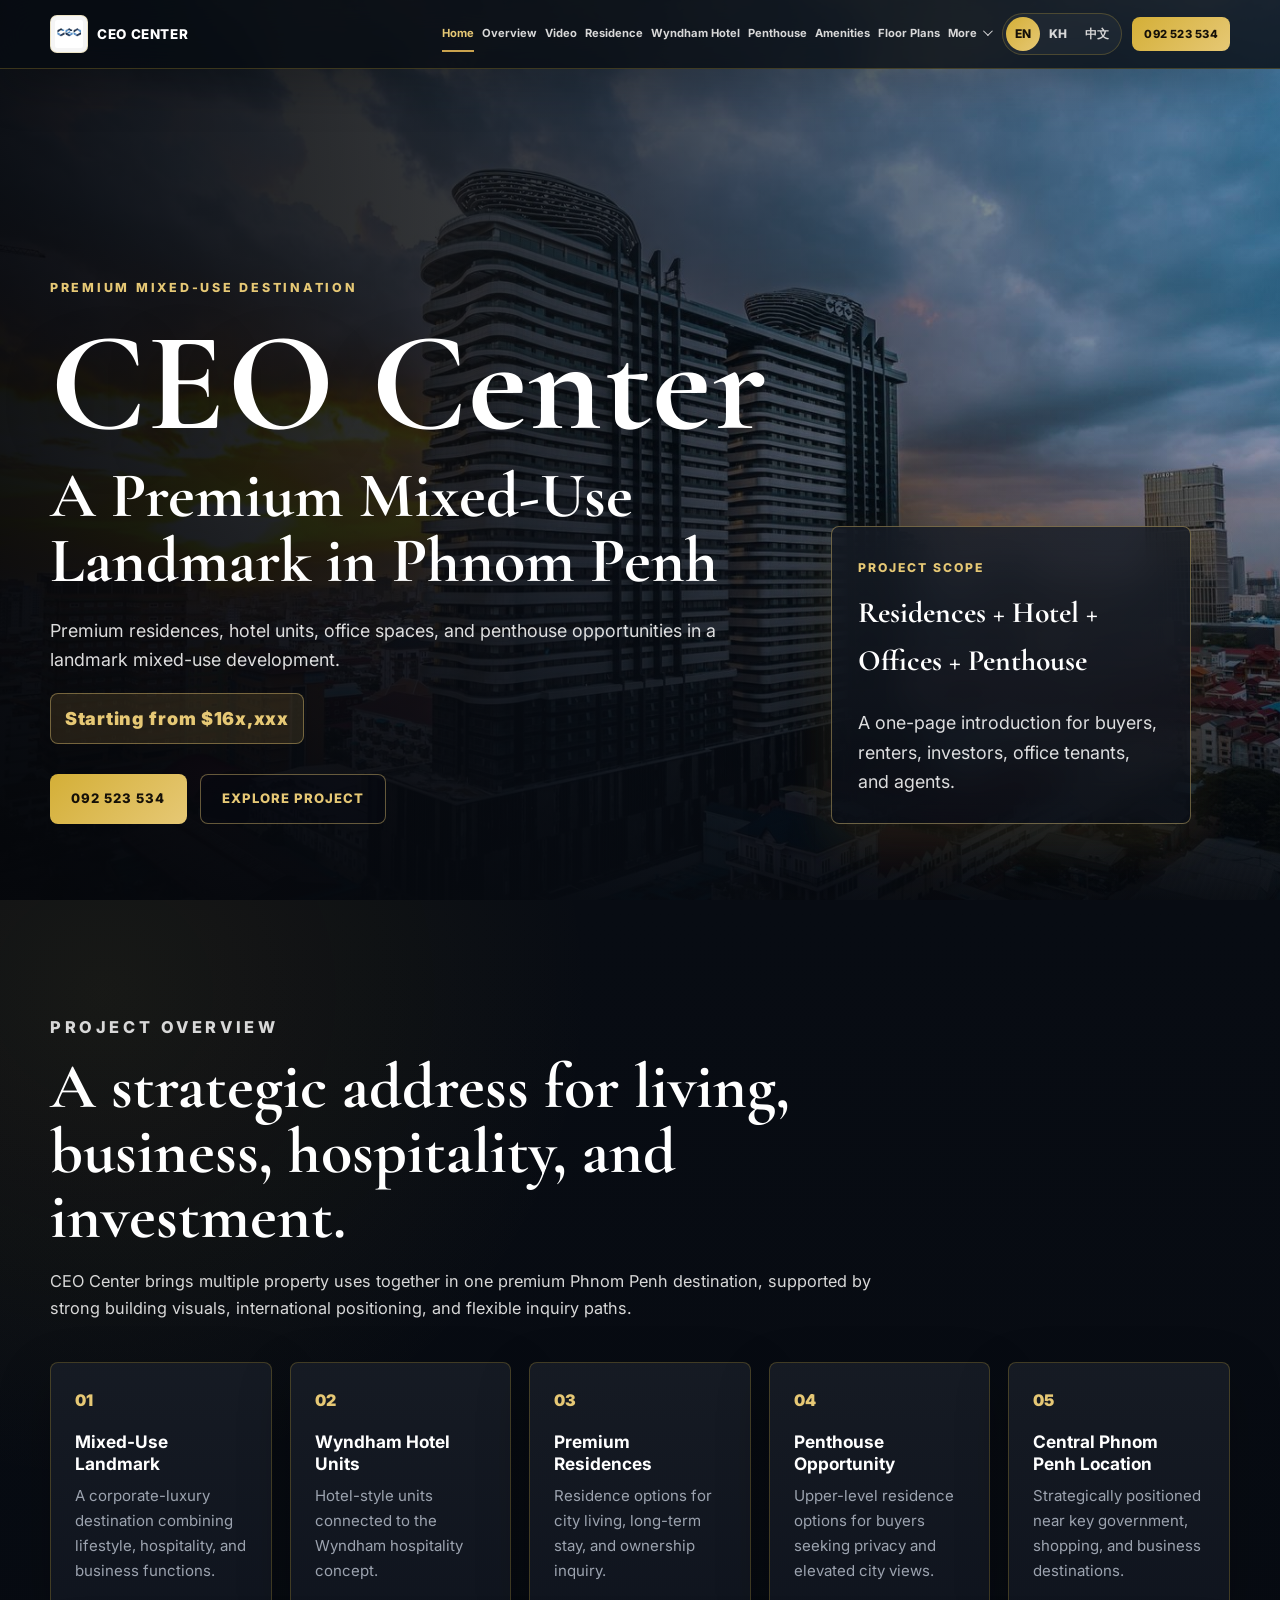
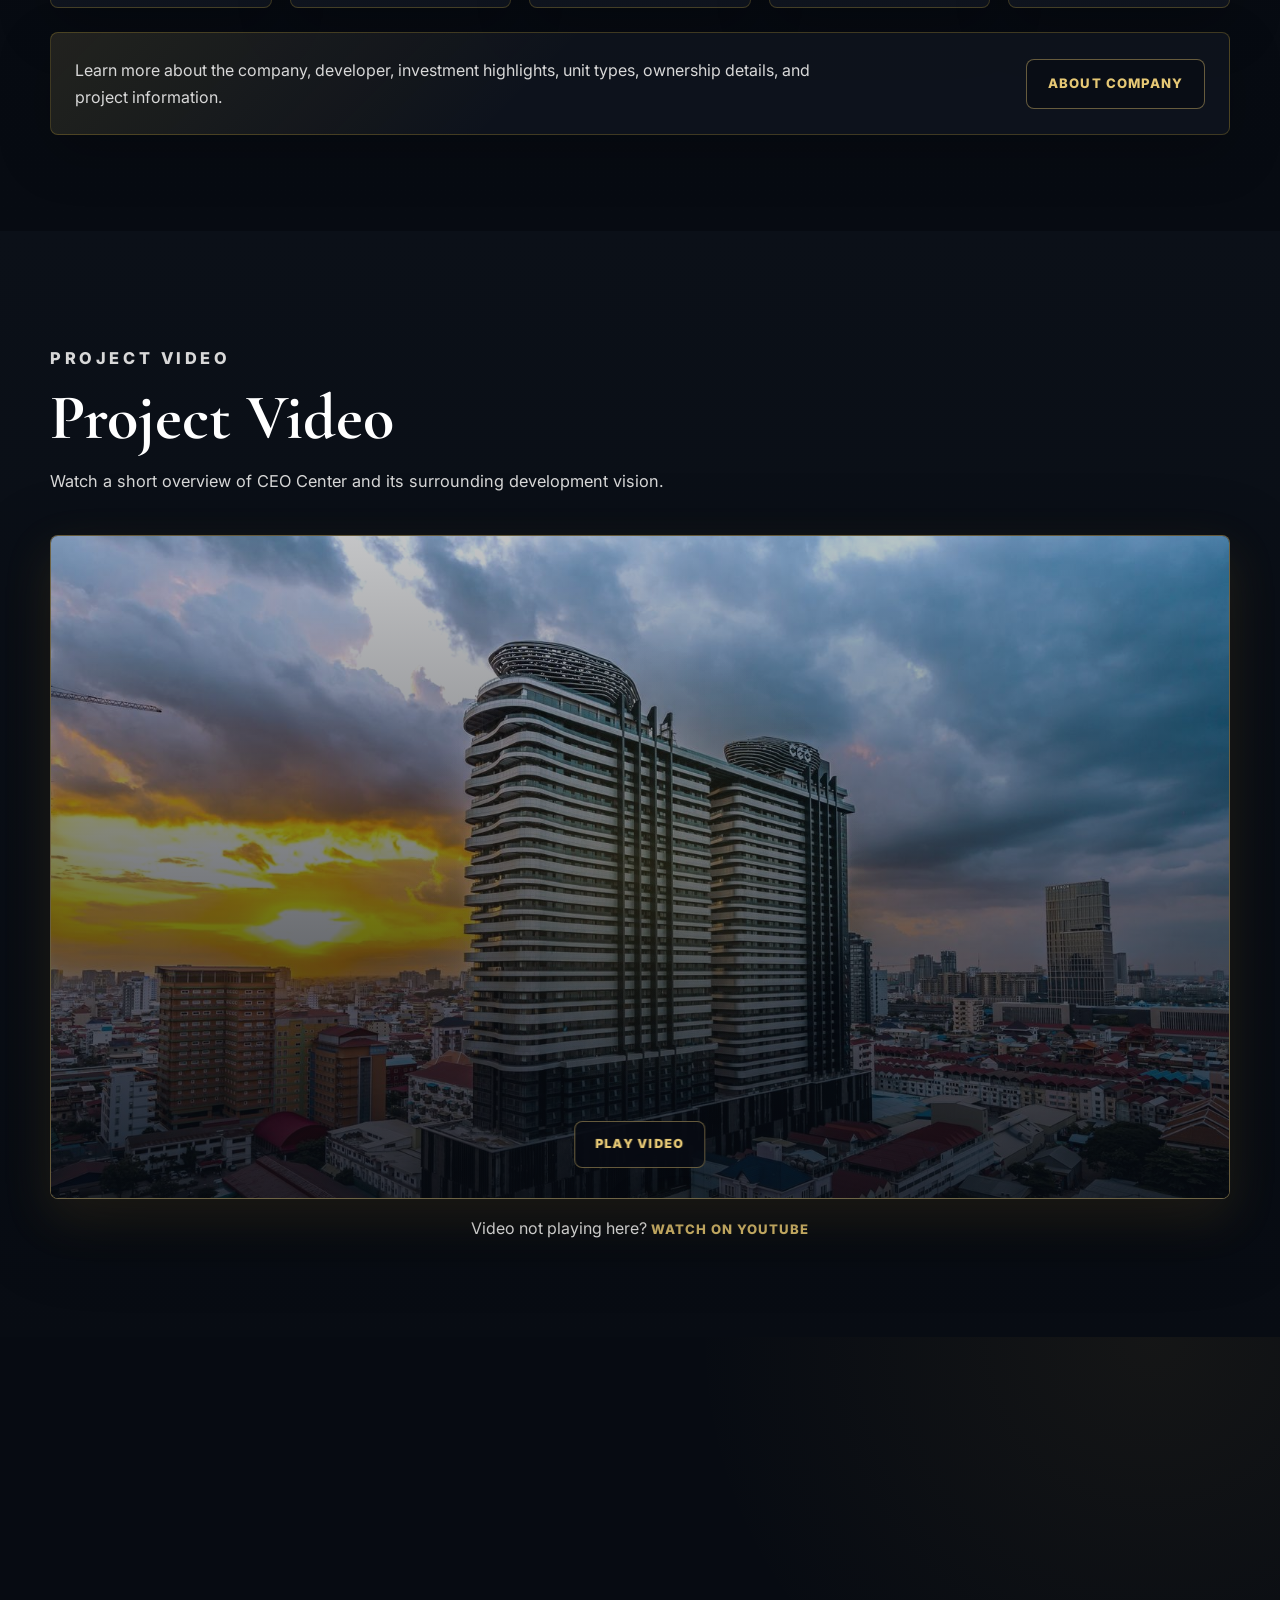
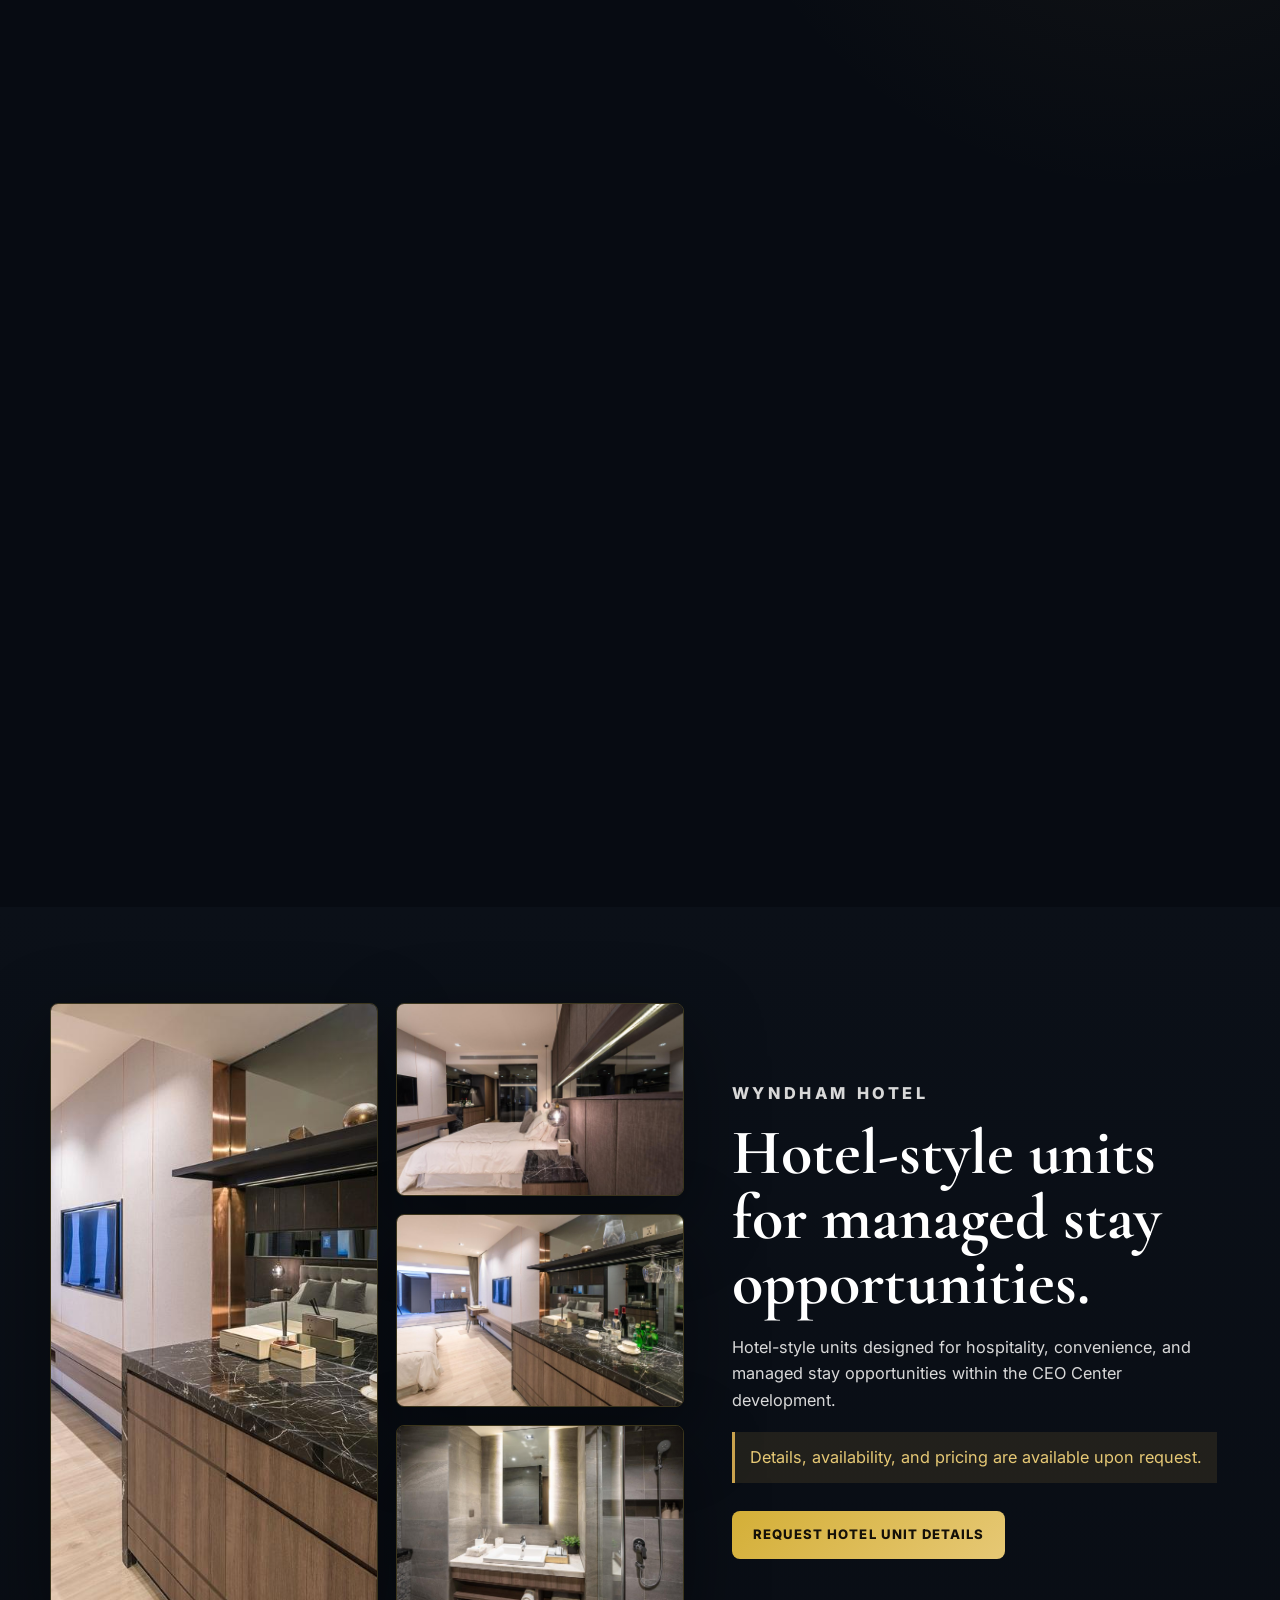
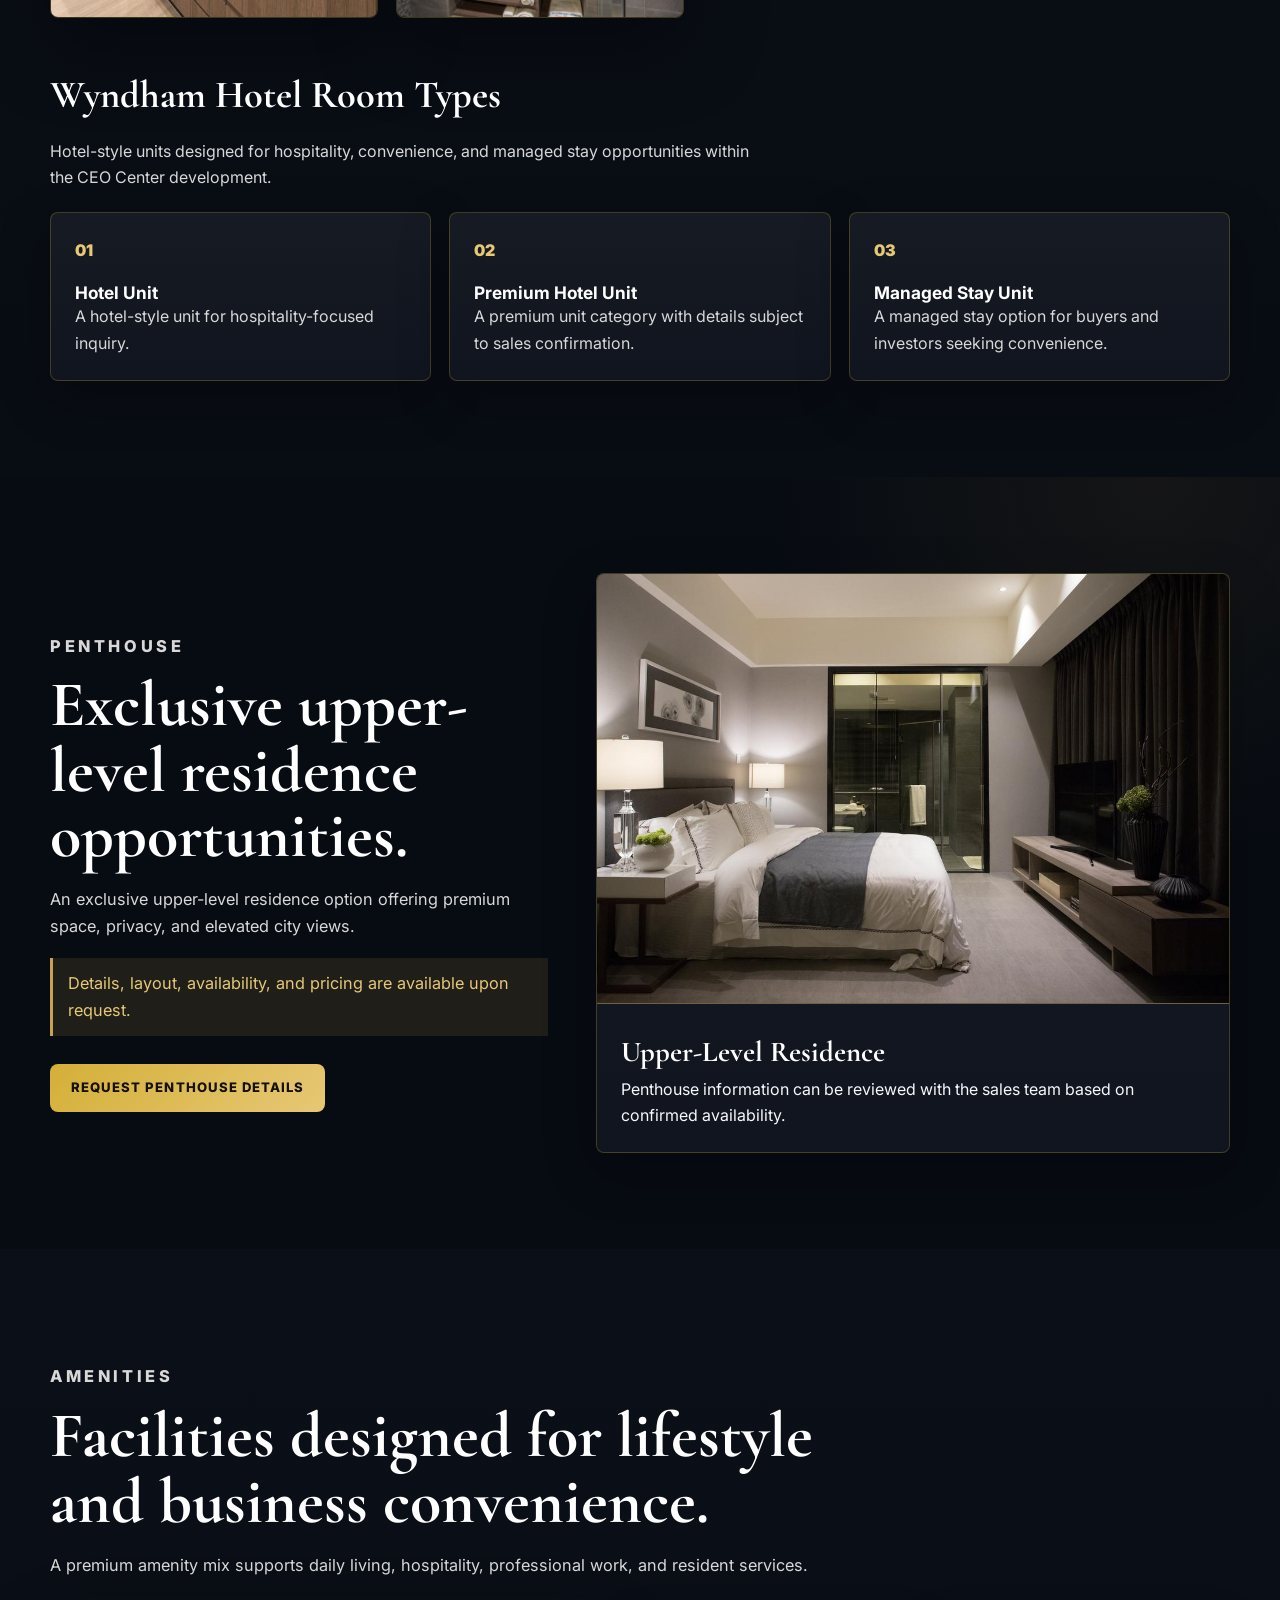
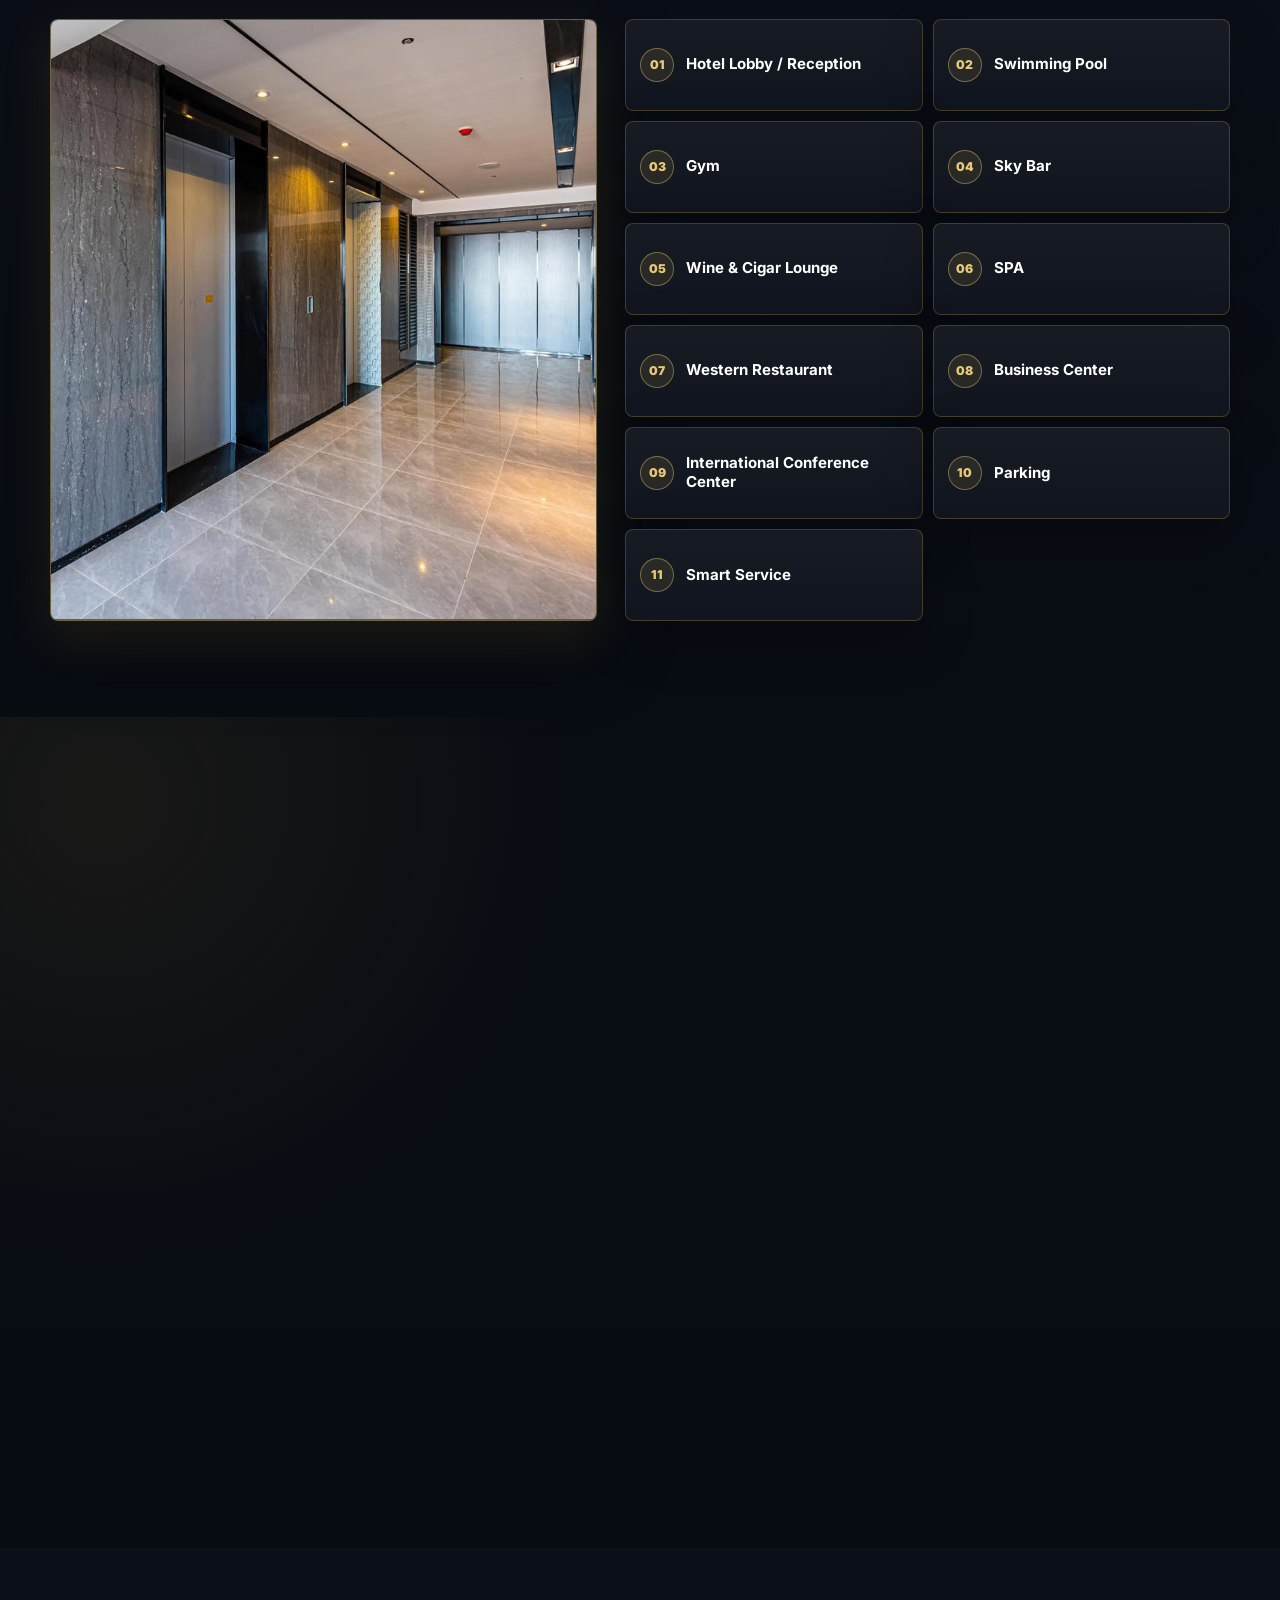
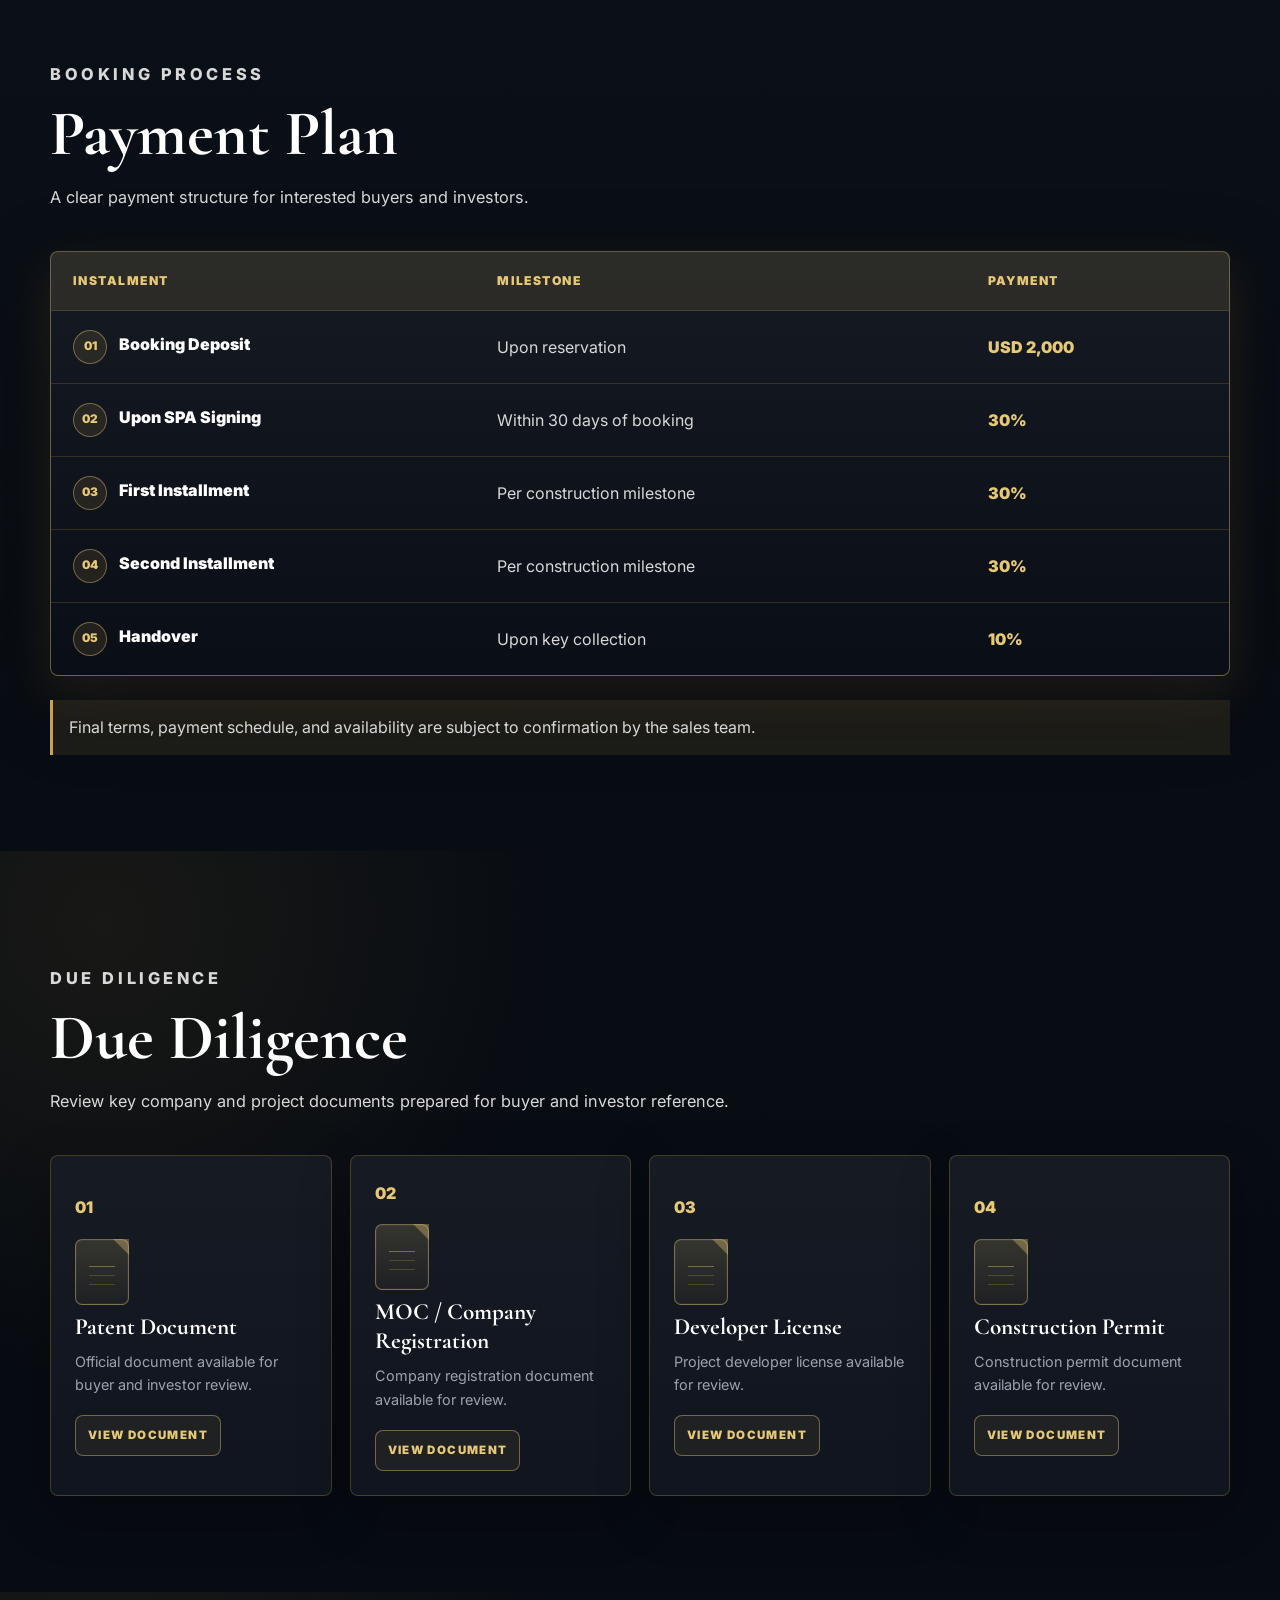
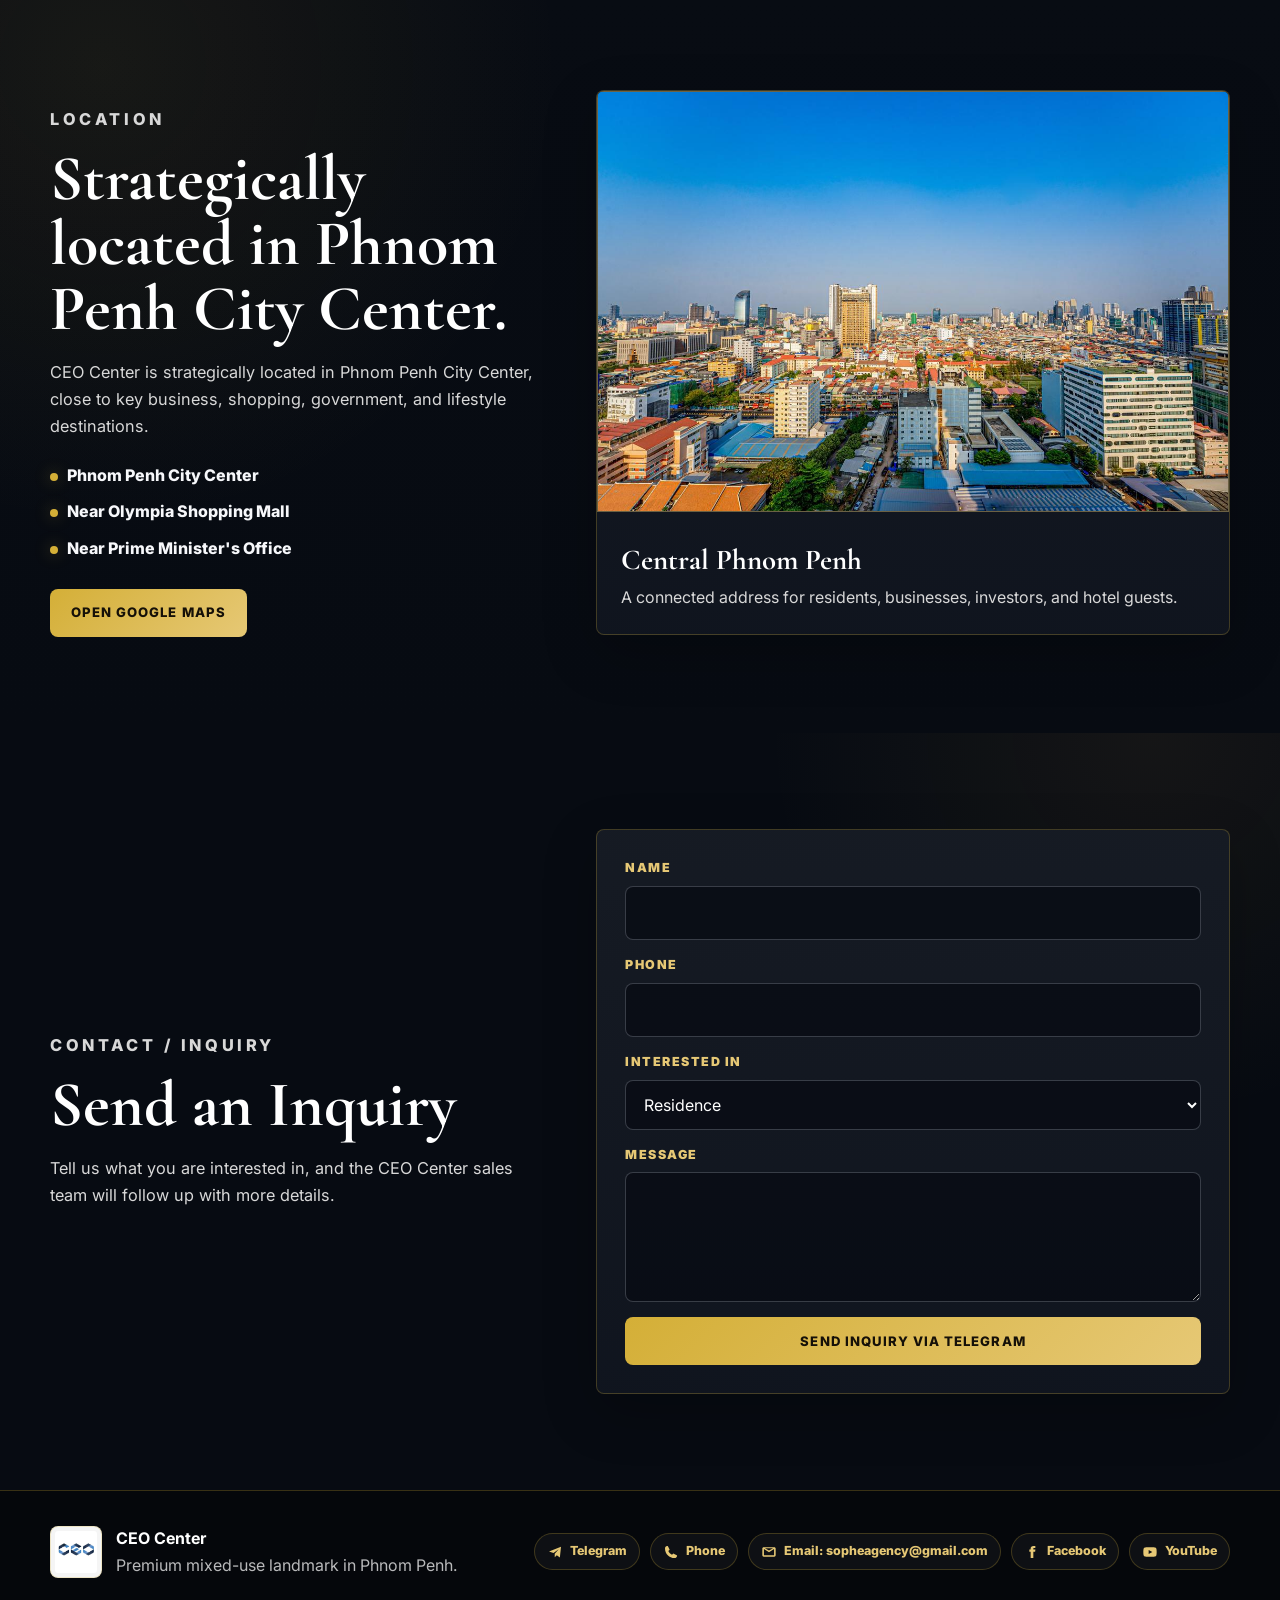
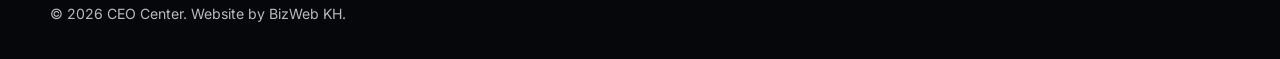
==== index.html @ e5b0c858 "Add files via upload" ====
﻿<!DOCTYPE html>
<html lang="en">
<head>
  <meta charset="UTF-8">
  <meta name="viewport" content="width=device-width, initial-scale=1.0">
  <title>CEO Center | Premium Mixed-Use Landmark</title>
  <meta name="description" content="CEO Center premium one-page real estate website in Phnom Penh with residences, Wyndham hotel units, penthouse opportunities, amenities, and inquiry.">
  <link rel="preconnect" href="https://fonts.googleapis.com">
  <link rel="preconnect" href="https://fonts.gstatic.com" crossorigin>
  <link href="https://fonts.googleapis.com/css2?family=Cormorant+Garamond:wght@600;700&family=Inter:wght@400;500;600;700;800&family=Noto+Serif+Khmer:wght@600;700&family=Noto+Sans+Khmer:wght@400;500;600;700;800&family=Noto+Sans+SC:wght@400;500;700;800&display=swap" rel="stylesheet">
  <link rel="stylesheet" href="assets/css/styles.css">
</head>
<body>
  <header class="site-header">
    <div class="container nav">
      <a class="brand" href="#home" aria-label="CEO Center home">
        <img src="assets/images/logo-ceo.jpg" alt="CEO Center logo">
        <span>CEO Center</span>
      </a>
      <button class="nav-toggle" type="button" aria-label="Open navigation" aria-expanded="false">
        <span></span><span></span><span></span>
      </button>
      <nav class="nav-links" aria-label="Main navigation">
        <a href="#home" data-i18n="nav.home">Home</a>
        <a href="#overview" data-i18n="nav.overview">Overview</a>
        <a href="#video" data-i18n="nav.video">Video</a>
        <a href="#residence" data-i18n="nav.residence">Residence</a>
        <a href="#wyndham-hotel" data-i18n="nav.wyndhamHotel">Wyndham Hotel</a>
        <a href="#penthouse" data-i18n="nav.penthouse">Penthouse</a>
        <a href="#amenities" data-i18n="nav.amenities">Amenities</a>
        <a href="#floor-plans" data-i18n="nav.floorPlans">Floor Plans</a>
        <details class="more-menu">
          <summary data-i18n="nav.more">More</summary>
          <div class="more-links">
            <a href="#booking-process" data-i18n="nav.bookingProcess">Booking Process</a>
            <a href="#due-diligence" data-i18n="nav.dueDiligence">Due Diligence</a>
            <a href="#location" data-i18n="nav.location">Location</a>
            <a href="#contact" data-i18n="nav.contact">Contact</a>
          </div>
        </details>
      </nav>
      <div class="nav-actions">
        <div class="language-switch" aria-label="Language switch">
          <button class="lang-btn active" type="button" data-lang="en">EN</button>
          <button class="lang-btn" type="button" data-lang="kh">KH</button>
          <button class="lang-btn" type="button" data-lang="zh">中文</button>
        </div>
        <a class="btn btn-small" href="tel:092523534" data-i18n="buttons.phoneNumber">092 523 534</a>
      </div>
    </div>
  </header>

  <main>
    <section class="hero" id="home">
      <div class="hero-bg">
        <img src="assets/images/DSC05910.jpg" alt="CEO Center exterior building">
      </div>
      <div class="container hero-inner">
        <div class="hero-copy reveal">
          <p class="eyebrow" data-i18n="hero.eyebrow">Premium mixed-use destination</p>
          <h1 data-i18n="hero.title">CEO Center</h1>
          <h2 data-i18n="hero.subtitle">A Premium Mixed-Use Landmark in Phnom Penh</h2>
          <p data-i18n="hero.text">Premium residences, hotel units, office spaces, and penthouse opportunities in a landmark mixed-use development.</p>
          <p class="hero-price" data-i18n="hero.price">Starting from $16x,xxx</p>
          <div class="hero-actions">
            <a class="btn btn-primary" href="tel:092523534" data-i18n="buttons.phoneNumber">092 523 534</a>
            <a class="btn btn-ghost" href="#overview" data-i18n="buttons.exploreProject">Explore Project</a>
          </div>
        </div>
        <div class="hero-panel reveal">
          <span data-i18n="hero.panelLabel">Project Scope</span>
          <strong data-i18n="hero.panelTitle">Residences + Hotel + Offices + Penthouse</strong>
          <p data-i18n="hero.panelText">A one-page introduction for buyers, renters, investors, office tenants, and agents.</p>
        </div>
      </div>
    </section>

    <section class="section overview" id="overview">
      <div class="container">
        <div class="section-head reveal">
          <p class="eyebrow" data-i18n="overview.eyebrow">Project overview</p>
          <h2 data-i18n="overview.title">A strategic address for living, business, hospitality, and investment.</h2>
          <p data-i18n="overview.text">CEO Center brings multiple property uses together in one premium Phnom Penh destination, supported by strong building visuals, international positioning, and flexible inquiry paths.</p>
        </div>
        <div class="highlight-grid">
          <article class="highlight-card reveal"><span>01</span><h3 data-i18n="overview.card1Title">Mixed-Use Landmark</h3><p data-i18n="overview.card1Text">A corporate-luxury destination combining lifestyle, hospitality, and business functions.</p></article>
          <article class="highlight-card reveal"><span>02</span><h3 data-i18n="overview.card2Title">Wyndham Hotel Units</h3><p data-i18n="overview.card2Text">Hotel-style units connected to the Wyndham hospitality concept.</p></article>
          <article class="highlight-card reveal"><span>03</span><h3 data-i18n="overview.card3Title">Premium Residences</h3><p data-i18n="overview.card3Text">Residence options for city living, long-term stay, and ownership inquiry.</p></article>
          <article class="highlight-card reveal"><span>04</span><h3 data-i18n="overview.card4Title">Penthouse Opportunity</h3><p data-i18n="overview.card4Text">Upper-level residence options for buyers seeking privacy and elevated city views.</p></article>
          <article class="highlight-card reveal"><span>05</span><h3 data-i18n="overview.card5Title">Central Phnom Penh Location</h3><p data-i18n="overview.card5Text">Strategically positioned near key government, shopping, and business destinations.</p></article>
        </div>
        <div class="overview-cta reveal">
          <p data-i18n="overview.companyText">Learn more about the company, developer, investment highlights, unit types, ownership details, and project information.</p>
          <button class="btn btn-secondary" type="button" id="aboutCompanyOpen" data-i18n="buttons.aboutCompany">About Company</button>
        </div>
      </div>
    </section>

    <section class="section video-section soft" id="video">
      <div class="container">
        <div class="section-head reveal">
          <p class="eyebrow" data-i18n="video.eyebrow">Project video</p>
          <h2 data-i18n="video.title">Project Video</h2>
          <p data-i18n="video.text">Watch a short overview of CEO Center and its surrounding development vision.</p>
        </div>
        <div class="video-frame video-card reveal" data-video-src="https://www.youtube.com/embed/_dJuodxWpnM?autoplay=1&rel=0&playsinline=1">
          <button class="video-trigger" type="button" aria-label="Play CEO Center project video">
            <img src="assets/images/video-ceo-center-thumbnail.jpg" alt="CEO Center project video preview">
            <span class="video-overlay"></span>
            <span class="play-icon" aria-hidden="true"></span>
            <span class="video-button" data-i18n="buttons.watchVideo">Play Video</span>
          </button>
        </div>
        <!-- If YouTube embed is blocked, replace this iframe behavior with a local MP4 file provided by the client. -->
        <p class="video-fallback"><span data-i18n="video.fallbackText">Video not playing here?</span> <a href="https://www.youtube.com/watch?v=_dJuodxWpnM" target="_blank" rel="noopener" data-i18n="buttons.watchOnYoutube">Watch on YouTube</a></p>
      </div>
    </section>

    <section class="section split-section" id="residence">
      <div class="container split">
        <div class="copy reveal">
          <p class="eyebrow" data-i18n="residence.eyebrow">Residence</p>
          <h2 data-i18n="residence.title">Premium residence options for modern city living.</h2>
          <p data-i18n="residence.text">Choose from thoughtfully planned private residences designed for comfortable city living, investment, and long-term value.</p>
          <p class="price-note" data-i18n="common.details">Details, availability, and pricing are available upon request.</p>
          <a class="btn btn-primary" href="https://t.me/Timespace89" target="_blank" rel="noopener" data-i18n="buttons.requestResidence">Request Residence Details</a>
        </div>
        <div class="image-pair reveal">
          <img src="assets/images/residence-01.jpg" alt="CEO Center residence living and kitchen show unit">
          <img src="assets/images/residence-02.jpg" alt="CEO Center two bedroom show unit">
          <img src="assets/images/residence-03.jpg" alt="CEO Center residence living room show unit">
          <img src="assets/images/residence-04.jpg" alt="CEO Center residence kitchen and sleeping area">
        </div>
      </div>
      <div class="container nested-block">
        <div class="section-subhead reveal">
          <h3 data-i18n="residence.roomTitle">Residence Room Types</h3>
          <p data-i18n="residence.roomText">Choose from thoughtfully planned private residences designed for comfortable city living, investment, and long-term value.</p>
        </div>
        <div class="card-grid three">
          <article class="info-card reveal"><span>01</span><h3 data-i18n="residence.type1">1-Bedroom Residence</h3><p data-i18n="residence.type1Text">A private residence option for city living and long-term stay.</p></article>
          <article class="info-card reveal"><span>02</span><h3 data-i18n="residence.type2">2-Bedroom Residence</h3><p data-i18n="residence.type2Text">A larger residence option for families, couples, or investment inquiry.</p></article>
          <article class="info-card reveal"><span>03</span><h3 data-i18n="residence.type3">Family Residence</h3><p data-i18n="residence.type3Text">A flexible residence category with details available after confirmation.</p></article>
        </div>
      </div>
    </section>

    <section class="section split-section soft" id="wyndham-hotel">
      <div class="container split reverse">
        <div class="copy reveal">
          <p class="eyebrow" data-i18n="hotel.eyebrow">Wyndham Hotel</p>
          <h2 data-i18n="hotel.title">Hotel-style units for managed stay opportunities.</h2>
          <p data-i18n="hotel.text">Hotel-style units designed for hospitality, convenience, and managed stay opportunities within the CEO Center development.</p>
          <p class="price-note" data-i18n="common.details">Details, availability, and pricing are available upon request.</p>
          <a class="btn btn-primary" href="https://t.me/Timespace89" target="_blank" rel="noopener" data-i18n="buttons.requestHotel">Request Hotel Unit Details</a>
        </div>
        <div class="image-pair reveal">
          <img src="assets/images/hotel-unit-01.jpg" alt="CEO Center Wyndham hotel unit room">
          <img src="assets/images/hotel-unit-02.jpg" alt="CEO Center Wyndham hotel unit interior">
          <img src="assets/images/hotel-unit-03.jpg" alt="CEO Center Wyndham hotel kitchenette and living area">
          <img src="assets/images/hotel-unit-04.jpg" alt="CEO Center Wyndham hotel bathroom vanity">
        </div>
      </div>
      <div class="container nested-block">
        <div class="section-subhead reveal">
          <h3 data-i18n="hotel.roomTitle">Wyndham Hotel Room Types</h3>
          <p data-i18n="hotel.roomText">Hotel-style units designed for hospitality, convenience, and managed stay opportunities within the CEO Center development.</p>
        </div>
        <div class="card-grid three">
          <article class="info-card reveal"><span>01</span><h3 data-i18n="hotel.type1">Hotel Unit</h3><p data-i18n="hotel.type1Text">A hotel-style unit for hospitality-focused inquiry.</p></article>
          <article class="info-card reveal"><span>02</span><h3 data-i18n="hotel.type2">Premium Hotel Unit</h3><p data-i18n="hotel.type2Text">A premium unit category with details subject to sales confirmation.</p></article>
          <article class="info-card reveal"><span>03</span><h3 data-i18n="hotel.type3">Managed Stay Unit</h3><p data-i18n="hotel.type3Text">A managed stay option for buyers and investors seeking convenience.</p></article>
        </div>
      </div>
    </section>

    <section class="section split-section" id="penthouse">
      <div class="container split">
        <div class="copy reveal">
          <p class="eyebrow" data-i18n="penthouse.eyebrow">Penthouse</p>
          <h2 data-i18n="penthouse.title">Exclusive upper-level residence opportunities.</h2>
          <p data-i18n="penthouse.text">An exclusive upper-level residence option offering premium space, privacy, and elevated city views.</p>
          <p class="price-note" data-i18n="penthouse.note">Details, layout, availability, and pricing are available upon request.</p>
          <a class="btn btn-primary" href="https://t.me/Timespace89" target="_blank" rel="noopener" data-i18n="buttons.requestPenthouse">Request Penthouse Details</a>
        </div>
        <div class="feature-card reveal">
          <img src="assets/images/penthouse-01.jpg" alt="CEO Center premium upper-level residence interior">
          <div>
            <strong data-i18n="penthouse.cardTitle">Upper-Level Residence</strong>
            <p data-i18n="penthouse.cardText">Penthouse information can be reviewed with the sales team based on confirmed availability.</p>
          </div>
        </div>
      </div>
    </section>

    <section class="section amenities soft" id="amenities">
      <div class="container">
        <div class="section-head reveal">
          <p class="eyebrow" data-i18n="amenities.eyebrow">Amenities</p>
          <h2 data-i18n="amenities.title">Facilities designed for lifestyle and business convenience.</h2>
          <p data-i18n="amenities.text">A premium amenity mix supports daily living, hospitality, professional work, and resident services.</p>
        </div>
        <div class="amenity-layout">
          <div class="amenity-feature reveal">
            <img src="assets/images/amenity-01.jpg" alt="CEO Center premium lift lobby common area">
            <div>
              <span data-i18n="amenities.featureLabel">Featured Amenity</span>
              <strong data-i18n="amenities.lobby">Hotel Lobby / Reception</strong>
              <p data-i18n="amenities.lobbyText">A polished arrival experience for residents, hotel guests, buyers, and business visitors.</p>
            </div>
          </div>
          <div class="amenity-grid">
            <article class="amenity-card reveal"><span>01</span><h3 data-i18n="amenities.lobby">Hotel Lobby / Reception</h3></article>
            <article class="amenity-card reveal"><span>02</span><h3 data-i18n="amenities.pool">Swimming Pool</h3></article>
            <article class="amenity-card reveal"><span>03</span><h3 data-i18n="amenities.gym">Gym</h3></article>
            <article class="amenity-card reveal"><span>04</span><h3 data-i18n="amenities.skybar">Sky Bar</h3></article>
            <article class="amenity-card reveal"><span>05</span><h3 data-i18n="amenities.wine">Wine & Cigar Lounge</h3></article>
            <article class="amenity-card reveal"><span>06</span><h3 data-i18n="amenities.spa">SPA</h3></article>
            <article class="amenity-card reveal"><span>07</span><h3 data-i18n="amenities.restaurant">Western Restaurant</h3></article>
            <article class="amenity-card reveal"><span>08</span><h3 data-i18n="amenities.business">Business Center</h3></article>
            <article class="amenity-card reveal"><span>09</span><h3 data-i18n="amenities.conference">International Conference Center</h3></article>
            <article class="amenity-card reveal"><span>10</span><h3 data-i18n="amenities.parking">Parking</h3></article>
            <article class="amenity-card reveal"><span>11</span><h3 data-i18n="amenities.smart">Smart Service</h3></article>
          </div>
        </div>
      </div>
    </section>

    <section class="section floor-plans" id="floor-plans">
      <div class="container">
        <div class="section-head reveal">
          <p class="eyebrow" data-i18n="plans.eyebrow">Floor plans</p>
          <h2 data-i18n="plans.title">Floor Plans & Unit Layouts</h2>
          <p data-i18n="plans.text">Click each category to view available unit layouts. Raw PDF downloads are not published on this website.</p>
        </div>
        <div class="plans-grid">
          <button class="plan-card plan-preview reveal" type="button" data-plan-category="residence"><img src="assets/images/floor-plans/residence-01.jpg" alt="CEO Center residence layout preview"><h3 data-i18n="plans.residence">Residence Layout</h3><p data-i18n="plans.residenceText">Apartment layout options for lifestyle and ownership inquiry.</p></button>
          <button class="plan-card plan-preview reveal" type="button" data-plan-category="hotel"><img src="assets/images/floor-plans/hotel-01.jpg" alt="CEO Center hotel unit layout preview"><h3 data-i18n="plans.hotel">Hotel Unit Layout</h3><p data-i18n="plans.hotelText">Hotel-style unit plans for managed property interest.</p></button>
          <button class="plan-card plan-preview reveal" type="button" data-plan-category="office"><img src="assets/images/floor-plans/office-01.jpg" alt="CEO Center office layout preview"><h3 data-i18n="plans.office">Office Layout</h3><p data-i18n="plans.officeText">Office space layouts for business and investment review.</p></button>
          <button class="plan-card plan-preview reveal" type="button" data-plan-category="penthouse"><img src="assets/images/plan-penthouse.jpg" alt="CEO Center penthouse layout preview"><h3 data-i18n="plans.penthouse">Penthouse Layout</h3><p data-i18n="plans.penthouseText">Penthouse layout information is available for serious buyer review.</p></button>
        </div>
      </div>
    </section>

    <section class="section booking-process soft" id="booking-process">
      <div class="container">
        <div class="section-head reveal">
          <p class="eyebrow" data-i18n="booking.eyebrow">Booking process</p>
          <h2 data-i18n="booking.title">Payment Plan</h2>
          <p data-i18n="booking.text">A clear payment structure for interested buyers and investors.</p>
        </div>
        <div class="payment-table-wrap reveal">
          <table class="payment-table">
            <thead>
              <tr>
                <th data-i18n="booking.colInstalment">Instalment</th>
                <th data-i18n="booking.colMilestone">Milestone</th>
                <th data-i18n="booking.colPayment">Payment</th>
              </tr>
            </thead>
            <tbody>
              <tr>
                <td data-label="Instalment"><span>01</span><strong data-i18n="booking.step1Title">Booking Deposit</strong></td>
                <td data-label="Milestone" data-i18n="booking.step1Milestone">Upon reservation</td>
                <td data-label="Payment" data-i18n="booking.step1Payment">USD 2,000</td>
              </tr>
              <tr>
                <td data-label="Instalment"><span>02</span><strong data-i18n="booking.step2Title">Upon SPA Signing</strong></td>
                <td data-label="Milestone" data-i18n="booking.step2Milestone">Within 30 days of booking</td>
                <td data-label="Payment" data-i18n="booking.step2Payment">30%</td>
              </tr>
              <tr>
                <td data-label="Instalment"><span>03</span><strong data-i18n="booking.step3Title">First Installment</strong></td>
                <td data-label="Milestone" data-i18n="booking.step3Milestone">Per construction milestone</td>
                <td data-label="Payment" data-i18n="booking.step3Payment">30%</td>
              </tr>
              <tr>
                <td data-label="Instalment"><span>04</span><strong data-i18n="booking.step4Title">Second Installment</strong></td>
                <td data-label="Milestone" data-i18n="booking.step4Milestone">Per construction milestone</td>
                <td data-label="Payment" data-i18n="booking.step4Payment">30%</td>
              </tr>
              <tr>
                <td data-label="Instalment"><span>05</span><strong data-i18n="booking.step5Title">Handover</strong></td>
                <td data-label="Milestone" data-i18n="booking.step5Milestone">Upon key collection</td>
                <td data-label="Payment" data-i18n="booking.step5Payment">10%</td>
              </tr>
            </tbody>
          </table>
        </div>
        <p class="section-note reveal" data-i18n="booking.note">Final terms, payment schedule, and availability are subject to confirmation by the sales team.</p>
      </div>
    </section>

    <section class="section due-diligence" id="due-diligence">
      <div class="container">
        <div class="section-head reveal">
          <p class="eyebrow" data-i18n="diligence.eyebrow">Due diligence</p>
          <h2 data-i18n="diligence.title">Due Diligence</h2>
          <p data-i18n="diligence.text">Review key company and project documents prepared for buyer and investor reference.</p>
        </div>
        <div class="document-grid">
          <button class="document-card reveal" type="button" data-lightbox="assets/images/documents/patent-document.jpg"><span>01</span><div class="document-icon" aria-hidden="true"></div><h3 data-i18n="diligence.card1">Patent Document</h3><p data-i18n="diligence.card1Text">Official document available for buyer and investor review.</p><strong data-i18n="buttons.viewDocument">View Document</strong></button>
          <button class="document-card reveal" type="button" data-lightbox="assets/images/documents/moc-registration.jpg"><span>02</span><div class="document-icon" aria-hidden="true"></div><h3 data-i18n="diligence.card2">MOC / Company Registration</h3><p data-i18n="diligence.card2Text">Company registration document available for review.</p><strong data-i18n="buttons.viewDocument">View Document</strong></button>
          <button class="document-card reveal" type="button" data-lightbox="assets/images/documents/developer-license.jpg"><span>03</span><div class="document-icon" aria-hidden="true"></div><h3 data-i18n="diligence.card3">Developer License</h3><p data-i18n="diligence.card3Text">Project developer license available for review.</p><strong data-i18n="buttons.viewDocument">View Document</strong></button>
          <button class="document-card reveal" type="button" data-lightbox="assets/images/documents/construction-permit.jpg"><span>04</span><div class="document-icon" aria-hidden="true"></div><h3 data-i18n="diligence.card4">Construction Permit</h3><p data-i18n="diligence.card4Text">Construction permit document available for review.</p><strong data-i18n="buttons.viewDocument">View Document</strong></button>
        </div>
      </div>
    </section>

    <section class="section location soft" id="location">
      <div class="container split">
        <div class="copy reveal">
          <p class="eyebrow" data-i18n="location.eyebrow">Location</p>
          <h2 data-i18n="location.title">Strategically located in Phnom Penh City Center.</h2>
          <p data-i18n="location.text">CEO Center is strategically located in Phnom Penh City Center, close to key business, shopping, government, and lifestyle destinations.</p>
          <ul class="location-list">
            <li data-i18n="location.point1">Phnom Penh City Center</li>
            <li data-i18n="location.point2">Near Olympia Shopping Mall</li>
            <li data-i18n="location.point3">Near Prime Minister's Office</li>
          </ul>
          <a class="btn btn-primary" href="https://share.google/z2ObmME8C6EP1CiOD" target="_blank" rel="noopener" data-i18n="buttons.openMaps">Open Google Maps</a>
        </div>
        <div class="location-card reveal">
          <img src="assets/images/gallery-01.jpg" alt="Phnom Penh skyline view">
          <div>
            <strong data-i18n="location.cardTitle">Central Phnom Penh</strong>
            <p data-i18n="location.cardText">A connected address for residents, businesses, investors, and hotel guests.</p>
          </div>
        </div>
      </div>
    </section>

    <section class="section contact" id="contact">
      <div class="container split">
        <div class="copy reveal">
          <p class="eyebrow" data-i18n="contact.eyebrow">Contact / inquiry</p>
          <h2 data-i18n="contact.title">Send an Inquiry</h2>
          <p data-i18n="contact.text">Tell us what you are interested in, and the CEO Center sales team will follow up with more details.</p>
        </div>
        <form class="inquiry-form reveal" id="inquiryForm">
          <div class="field"><label for="name" data-i18n="form.name">Name</label><input id="name" name="name" type="text" required></div>
          <div class="field"><label for="phone" data-i18n="form.phone">Phone</label><input id="phone" name="phone" type="tel"></div>
          <div class="field"><label for="interest" data-i18n="form.interested">Interested In</label><select id="interest" name="interest"><option data-i18n="form.optionResidence">Residence</option><option data-i18n="form.optionHotel">Wyndham Hotel</option><option data-i18n="form.optionPenthouse">Penthouse</option><option data-i18n="form.optionFloorPlans">Floor Plans</option><option data-i18n="form.optionBooking">Booking Process</option><option data-i18n="form.optionDocuments">Due Diligence Documents</option></select></div>
          <div class="field"><label for="message" data-i18n="form.message">Message</label><textarea id="message" name="message"></textarea></div>
          <button class="btn btn-primary" type="submit" data-i18n="form.submit">Send Inquiry via Telegram</button>
          <div class="form-output" id="formOutput" aria-live="polite"></div>
        </form>
      </div>
    </section>
  </main>

  <footer class="site-footer">
    <div class="container footer-inner">
      <div class="footer-brand">
        <img src="assets/images/logo-ceo.jpg" alt="CEO Center logo">
        <div><strong>CEO Center</strong><p data-i18n="footer.line">Premium mixed-use landmark in Phnom Penh.</p></div>
      </div>
      <div class="footer-links">
        <a href="https://t.me/Timespace89" target="_blank" rel="noopener" id="footerTelegram" aria-label="Telegram"><svg viewBox="0 0 24 24" aria-hidden="true"><path d="M21 4 3 11.1l6.7 2.4L17.5 8l-5.9 6.7V20l3.1-3.1 4.6 3.4L21 4Z"/></svg><span>Telegram</span></a>
        <a href="tel:092523534" aria-label="Phone"><svg viewBox="0 0 24 24" aria-hidden="true"><path d="M7.4 3.5 10 8.8l-2 1.8c1.2 2.5 3.1 4.4 5.5 5.5l1.9-2 5.2 2.7c.4.2.6.6.5 1.1-.3 1.8-1.9 3.1-3.7 3.1C9.4 21 3 14.6 3 6.6c0-1.8 1.3-3.4 3.1-3.7.5-.1 1 .2 1.3.6Z"/></svg><span>Phone</span></a>
        <a href="mailto:sopheagency@gmail.com" aria-label="Email"><svg viewBox="0 0 24 24" aria-hidden="true"><path d="M4 5h16c1.1 0 2 .9 2 2v10c0 1.1-.9 2-2 2H4c-1.1 0-2-.9-2-2V7c0-1.1.9-2 2-2Zm8 7.2L4.4 7.5V17h15.2V7.5L12 12.2Zm0-2.3 6.1-3.7H5.9L12 9.9Z"/></svg><span>Email: sopheagency@gmail.com</span></a>
        <a href="https://www.facebook.com/share/18iRR3vmTW/" target="_blank" rel="noopener" aria-label="Facebook"><svg viewBox="0 0 24 24" aria-hidden="true"><path d="M14 8.3V6.9c0-.7.5-.9 1-.9h2V3h-2.8C11.4 3 10 4.7 10 6.6v1.7H8v3.2h2V21h4v-9.5h2.7l.4-3.2H14Z"/></svg><span>Facebook</span></a>
        <a href="https://youtube.com/@sopheagency8493?si=UOkIRydjwOg4U5rP" target="_blank" rel="noopener" aria-label="YouTube"><svg viewBox="0 0 24 24" aria-hidden="true"><path d="M21.6 7.2c-.2-.9-.9-1.6-1.8-1.8C18.2 5 12 5 12 5s-6.2 0-7.8.4c-.9.2-1.6.9-1.8 1.8C2 8.8 2 12 2 12s0 3.2.4 4.8c.2.9.9 1.6 1.8 1.8 1.6.4 7.8.4 7.8.4s6.2 0 7.8-.4c.9-.2 1.6-.9 1.8-1.8.4-1.6.4-4.8.4-4.8s0-3.2-.4-4.8ZM10 15.1V8.9l5.5 3.1-5.5 3.1Z"/></svg><span>YouTube</span></a>
      </div>
      <p class="copyright">© <span id="year"></span> CEO Center. <span data-i18n="footer.demo">Website by BizWeb KH.</span></p>
    </div>
  </footer>

  <div class="lightbox" id="lightbox" aria-hidden="true">
    <button type="button" aria-label="Close gallery preview">×</button>
    <img src="assets/images/DSC05910.jpg" alt="Preview">
  </div>

  <div class="plan-modal" id="planModal" aria-hidden="true">
    <div class="plan-modal-panel" role="dialog" aria-modal="true" aria-labelledby="planModalTitle">
      <button class="plan-modal-close" type="button" aria-label="Close floor plan viewer">×</button>
      <div class="plan-modal-head">
        <p class="eyebrow" id="planModalKicker" data-i18n="plans.modalKicker">Available unit layouts</p>
        <h3 id="planModalTitle">Residence Layout</h3>
      </div>
      <div class="plan-modal-grid" id="planModalGrid"></div>
    </div>
  </div>

  <div class="company-modal" id="companyModal" aria-hidden="true">
    <div class="company-modal-panel" role="dialog" aria-modal="true" aria-labelledby="companyModalTitle">
      <button class="company-modal-close" type="button" aria-label="Close company information">×</button>
      <div class="company-modal-head">
        <p class="eyebrow">About Company</p>
        <h3 id="companyModalTitle">About Company</h3>
        <p>CEO Center Phnom Penh</p>
      </div>
      <div class="company-accordion">
        <article class="company-panel open">
          <button class="company-panel-trigger" type="button" aria-expanded="true"><span>About the Developer</span><span aria-hidden="true">+</span></button>
          <div class="company-panel-body">
            <p>CEO Center is developed by Lixin Group in collaboration with KT Pacific Group, bringing together international experience in mixed-use real estate development.</p>
            <p>The project integrates luxury residences, premium office space, hospitality, retail, and lifestyle amenities into one landmark destination in Phnom Penh.</p>
            <p>Lixin Group is the primary developer behind CEO Center Phnom Penh, working with KT Pacific Group on a large mixed-use project that combines residences, Grade-A office spaces, and a five-star hotel operated by Wyndham.</p>
          </div>
        </article>
        <article class="company-panel">
          <button class="company-panel-trigger" type="button" aria-expanded="false"><span>Project Overview</span><span aria-hidden="true">+</span></button>
          <div class="company-panel-body">
            <p>CEO Center Phnom Penh, also referred to as Lixin CEO Center, is positioned as a prestigious mixed-use development in 7 Makara District, Phnom Penh.</p>
            <ul>
              <li>Project name: CEO Center Phnom Penh (Lixin CEO Center)</li>
              <li>Developer: Lixin Group with KT Pacific Group and Luxin Group JV</li>
              <li>Location: 7 Makara District, Phnom Penh, Cambodia</li>
              <li>Expected completion: 2026</li>
              <li>Building height: 33 floors across 2 towers</li>
              <li>Total units: 1,047 units</li>
              <li>Project size: approximately 94,817 sqm</li>
            </ul>
          </div>
        </article>
        <article class="company-panel">
          <button class="company-panel-trigger" type="button" aria-expanded="false"><span>Why Invest in CEO Center Phnom Penh?</span><span aria-hidden="true">+</span></button>
          <div class="company-panel-body">
            <p>CEO Center is designed to become one of Phnom Penh's premier business and residential destinations by combining hospitality, modern offices, and luxury condominium living in one integrated development.</p>
            <ul>
              <li>Prime CBD location close to major government institutions and business districts</li>
              <li>Internationally managed Wyndham hotel apartments</li>
              <li>Grade 6A smart office positioning</li>
              <li>Luxury condominiums with premium lifestyle facilities</li>
              <li>Long-term rental and capital growth potential</li>
              <li>Foreign ownership pathway under Cambodia's Strata Title ownership framework</li>
            </ul>
          </div>
        </article>
        <article class="company-panel">
          <button class="company-panel-trigger" type="button" aria-expanded="false"><span>Investment Highlights</span><span aria-hidden="true">+</span></button>
          <div class="company-panel-body">
            <ul>
              <li>Wyndham-managed hotel apartments with a Guaranteed Rental Return (GRR) of up to 7% per year for the first 10 years. Subject to developer terms and conditions.</li>
              <li>Premium Grade 6A office spaces designed for multinational corporations and institutional tenants.</li>
              <li>Luxury residences with access to five-star hotel facilities.</li>
              <li>Twin-tower architecture with more than 6,000 sqm of lifestyle amenities.</li>
              <li>Connectivity to Phnom Penh's government, financial, and commercial districts.</li>
            </ul>
          </div>
        </article>
        <article class="company-panel">
          <button class="company-panel-trigger" type="button" aria-expanded="false"><span>World-Class Facilities</span><span aria-hidden="true">+</span></button>
          <div class="company-panel-body">
            <ul class="company-columns">
              <li>Infinity swimming pool</li>
              <li>Fitness centre</li>
              <li>Sauna and spa</li>
              <li>Sky bar and sky lounge</li>
              <li>International conference centre</li>
              <li>Banquet hall</li>
              <li>Co-working space</li>
              <li>Concierge service</li>
              <li>Restaurants and cafes</li>
              <li>Cigar and wine lounge</li>
              <li>KTV entertainment room</li>
              <li>24-hour security</li>
              <li>CCTV surveillance</li>
              <li>Smart access control</li>
              <li>320 parking spaces</li>
              <li>6 high-speed elevators</li>
            </ul>
          </div>
        </article>
        <article class="company-panel">
          <button class="company-panel-trigger" type="button" aria-expanded="false"><span>Prime Location</span><span aria-hidden="true">+</span></button>
          <div class="company-panel-body">
            <p>CEO Center is positioned in Phnom Penh's CBD with access to business, government, shopping, education, hospitality, and embassy destinations.</p>
            <ul class="company-columns">
              <li>Peace Palace</li>
              <li>Prime Minister's Office</li>
              <li>National Assembly</li>
              <li>Ministry of Defence</li>
              <li>Olympia Mall</li>
              <li>Central Market</li>
              <li>Limkokwing University</li>
              <li>Commercial banks</li>
              <li>International hotels</li>
              <li>Embassies</li>
              <li>Business centres</li>
            </ul>
          </div>
        </article>
        <article class="company-panel">
          <button class="company-panel-trigger" type="button" aria-expanded="false"><span>Available Unit Types</span><span aria-hidden="true">+</span></button>
          <div class="company-panel-body">
            <div class="company-table-wrap">
              <table>
                <thead><tr><th>Unit Type</th><th>Size</th></tr></thead>
                <tbody>
                  <tr><td>1 Bedroom</td><td>55 sqm</td></tr>
                  <tr><td>1 Bedroom with Balcony</td><td>65 sqm</td></tr>
                  <tr><td>Studio</td><td>73 sqm</td></tr>
                  <tr><td>2 Bedroom</td><td>137 sqm</td></tr>
                  <tr><td>3 Bedroom</td><td>218 sqm</td></tr>
                  <tr><td>Penthouse</td><td>750 sqm</td></tr>
                </tbody>
              </table>
            </div>
            <p class="company-note">Starting price: from USD 16X,XXX. Latest prices, availability, and terms should be confirmed with the sales team.</p>
          </div>
        </article>
        <article class="company-panel">
          <button class="company-panel-trigger" type="button" aria-expanded="false"><span>Payment Plan</span><span aria-hidden="true">+</span></button>
          <div class="company-panel-body">
            <ul>
              <li>Booking fee: USD 2,000</li>
              <li>30% upon SPA signing</li>
              <li>30% first construction payment</li>
              <li>30% second construction payment</li>
              <li>10% upon handover</li>
            </ul>
          </div>
        </article>
        <article class="company-panel">
          <button class="company-panel-trigger" type="button" aria-expanded="false"><span>Foreign Ownership</span><span aria-hidden="true">+</span></button>
          <div class="company-panel-body">
            <p>Foreign buyers can legally purchase eligible condominium units under Cambodia's Strata Title Law, allowing direct ownership of eligible residential units above the ground floor.</p>
            <ul>
              <li>Freehold strata title ownership</li>
              <li>Up to 70% foreign ownership quota</li>
              <li>USD-denominated property market</li>
              <li>Attractive investment environment for international buyers</li>
            </ul>
            <p class="company-note">Buyers should consult a qualified legal advisor before purchasing property in Cambodia.</p>
          </div>
        </article>
        <article class="company-panel">
          <button class="company-panel-trigger" type="button" aria-expanded="false"><span>Frequently Asked Questions</span><span aria-hidden="true">+</span></button>
          <div class="company-panel-body">
            <p><strong>Can foreigners buy units?</strong><br>Yes. Eligible condominium units can be purchased by foreigners under Cambodia's Strata Title Law.</p>
            <p><strong>What types of units are available?</strong><br>The project offers luxury condominiums, Wyndham-managed hotel apartments, and Grade 6A office units.</p>
            <p><strong>Is CEO Center a good investment?</strong><br>CEO Center is positioned as a premium mixed-use development in Phnom Penh's CBD, suitable for owner-occupiers and long-term investors seeking rental income and capital appreciation.</p>
            <p><strong>When will the project be completed?</strong><br>The estimated completion and handover are expected in 2026.</p>
          </div>
        </article>
        <article class="company-panel">
          <button class="company-panel-trigger" type="button" aria-expanded="false"><span>Property Description</span><span aria-hidden="true">+</span></button>
          <div class="company-panel-body">
            <p>CEO Center is described as a 33-storey twin-tower mixed-use landmark situated along Czech Republic Blvd. (St. 169), Sangkat Veal Vong, Khan 7 Makara.</p>
            <p>The development combines Grade A offices, luxury lifestyle apartments, and a five-star Wyndham Hotel under one roof, bringing business prestige together with modern urban living.</p>
            <p>Facilities described in the client material include a 30-meter infinity pool, 275 sqm fitness center, 1,200 sqm sky bar, banquet hall, conference rooms, cigar lounge, spa, KTV rooms, 24/7 concierge services, CCTV surveillance, and card-access systems.</p>
          </div>
        </article>
        <article class="company-panel">
          <button class="company-panel-trigger" type="button" aria-expanded="false"><span>Building Information</span><span aria-hidden="true">+</span></button>
          <div class="company-panel-body">
            <ul class="company-columns">
              <li>Building type: multi-use</li>
              <li>Total floors: 33</li>
              <li>Height: 130m</li>
              <li>Land area: 6,685 sqm</li>
              <li>Ceiling height: 3.2m</li>
              <li>Title deed: hard title, permanent ownership</li>
              <li>Expected completion: 2026</li>
              <li>Elevators: 6, 3 per tower</li>
              <li>Emergency exits: 2</li>
              <li>Parking capacity: 320</li>
              <li>Management fee: $2/sqm, including sinking fund</li>
              <li>Developer: Lixin Group</li>
              <li>Management: Wyndham Hotels</li>
            </ul>
          </div>
        </article>
        <article class="company-panel">
          <button class="company-panel-trigger" type="button" aria-expanded="false"><span>Contact Information</span><span aria-hidden="true">+</span></button>
          <div class="company-panel-body">
            <p>For the latest project details, private consultation, and property viewing, please contact CEO Center sales support.</p>
            <ul>
              <li>Phone: 092 523 534</li>
              <li>Telegram: <a href="https://t.me/Timespace89" target="_blank" rel="noopener">https://t.me/Timespace89</a></li>
              <li>Email: <a href="mailto:sopheagency@gmail.com">sopheagency@gmail.com</a></li>
            </ul>
          </div>
        </article>
      </div>
    </div>
  </div>

  <script src="assets/js/main.js"></script>
</body>
</html>
---- assets/css/styles.css ----
:root {
  --bg: #070b12;
  --bg-2: #0b1018;
  --panel: #10151f;
  --panel-2: #161b24;
  --panel-3: #111827;
  --white: #ffffff;
  --text: #f7f8fb;
  --body: #d8d8d8;
  --muted: #9ca3af;
  --gold: #c9a24d;
  --gold-2: #d4af37;
  --soft-gold: #e6c875;
  --line: rgba(212, 175, 55, 0.25);
  --line-strong: rgba(230, 200, 117, 0.42);
  --shadow: 0 26px 80px rgba(0, 0, 0, 0.38);
  --glow: 0 18px 48px rgba(201, 162, 77, 0.16);
  --radius: 8px;
  --serif: "Cormorant Garamond", Georgia, serif;
  --sans: "Inter", Arial, sans-serif;
  --khmer-heading: "Noto Serif Khmer", "Noto Sans Khmer", serif;
  --khmer-body: "Noto Sans Khmer", "Inter", Arial, sans-serif;
  --chinese-body: "Noto Sans SC", "Microsoft YaHei", "PingFang SC", Arial, sans-serif;
}

* {
  box-sizing: border-box;
}

html {
  scroll-behavior: smooth;
  scroll-padding-top: 92px;
}

body {
  margin: 0;
  color: var(--text);
  background:
    radial-gradient(circle at 18% 0%, rgba(201, 162, 77, 0.1), transparent 28%),
    linear-gradient(180deg, var(--bg), #06080d 42%, var(--bg));
  font-family: var(--sans);
  line-height: 1.65;
}

body.modal-lock {
  overflow: hidden;
}

html:lang(km) body {
  font-family: var(--khmer-body);
  line-height: 1.82;
}

html:lang(km) h1,
html:lang(km) h2,
html:lang(km) .plan-card h3,
html:lang(km) .hero-panel strong {
  font-family: var(--khmer-heading);
  line-height: 1.22;
}

html:lang(km) h3,
html:lang(km) .nav-links,
html:lang(km) .btn,
html:lang(km) .lang-btn,
html:lang(km) input,
html:lang(km) select,
html:lang(km) textarea {
  font-family: var(--khmer-body);
}

html:lang(km) .eyebrow,
html:lang(km) .hero-panel span {
  letter-spacing: 0.06em;
}

html:lang(km) .btn,
html:lang(km) .nav-links a {
  line-height: 1.45;
}

html:lang(zh) body,
html:lang(zh) button,
html:lang(zh) input,
html:lang(zh) select,
html:lang(zh) textarea {
  font-family: var(--chinese-body);
}

img {
  display: block;
  width: 100%;
  height: auto;
}

a {
  color: inherit;
  text-decoration: none;
}

button,
input,
select,
textarea {
  font: inherit;
}

.container {
  width: min(1180px, calc(100% - 40px));
  margin: 0 auto;
}

.site-header {
  position: fixed;
  z-index: 50;
  inset: 0 0 auto;
  border-bottom: 1px solid var(--line);
  background: rgba(7, 11, 18, 0.82);
  box-shadow: 0 18px 45px rgba(0, 0, 0, 0.22);
  backdrop-filter: blur(18px);
}

.nav {
  min-height: 68px;
  display: flex;
  align-items: center;
  gap: 12px;
}

.brand {
  display: inline-flex;
  align-items: center;
  gap: 9px;
  color: var(--white);
  font-weight: 800;
  letter-spacing: 0.04em;
  text-transform: uppercase;
}

.brand span {
  font-size: 0.84rem;
}

.brand img {
  width: 38px;
  height: 38px;
  object-fit: contain;
  border: 1px solid var(--line);
  border-radius: 7px;
  background: rgba(255, 255, 255, 0.96);
  padding: 4px;
}

.nav-links {
  display: flex;
  align-items: center;
  justify-content: center;
  gap: 8px;
  margin-left: auto;
  color: var(--body);
  font-size: 0.7rem;
  font-weight: 700;
  white-space: nowrap;
}

.nav-links a,
.more-menu summary {
  padding: 8px 0;
  border-bottom: 2px solid transparent;
}

.nav-links a:hover,
.nav-links a.active,
.more-menu summary:hover {
  color: var(--soft-gold);
  border-color: var(--gold);
}

.more-menu {
  position: relative;
}

.more-menu summary {
  display: inline-flex;
  align-items: center;
  gap: 6px;
  color: var(--body);
  cursor: pointer;
  list-style: none;
}

.more-menu summary::-webkit-details-marker {
  display: none;
}

.more-menu summary::after {
  content: "";
  width: 6px;
  height: 6px;
  border-right: 1px solid currentColor;
  border-bottom: 1px solid currentColor;
  transform: rotate(45deg) translateY(-2px);
}

.more-links {
  position: absolute;
  top: calc(100% + 18px);
  right: 0;
  display: none;
  min-width: 210px;
  border: 1px solid var(--line-strong);
  border-radius: var(--radius);
  background: rgba(7, 11, 18, 0.96);
  box-shadow: var(--shadow), var(--glow);
  padding: 8px;
}

.more-menu[open] .more-links {
  display: grid;
}

.more-links a {
  padding: 11px 12px;
  border: 0;
  border-radius: 6px;
}

.more-links a:hover,
.more-links a.active {
  background: rgba(201, 162, 77, 0.12);
  border-color: transparent;
}

.nav-actions {
  display: flex;
  align-items: center;
  gap: 10px;
}

.language-switch {
  display: flex;
  border: 1px solid var(--line);
  border-radius: 999px;
  background: rgba(255, 255, 255, 0.04);
  padding: 3px;
}

.lang-btn {
  border: 0;
  border-radius: 999px;
  background: transparent;
  color: var(--body);
  cursor: pointer;
  font-size: 0.75rem;
  font-weight: 800;
  padding: 7px 9px;
}

.lang-btn:hover {
  color: var(--soft-gold);
}

.lang-btn.active {
  background: linear-gradient(135deg, var(--gold-2), var(--soft-gold));
  color: #151008;
}

.nav-toggle {
  display: none;
  width: 42px;
  height: 42px;
  margin-left: auto;
  border: 1px solid var(--line);
  border-radius: var(--radius);
  background: rgba(255, 255, 255, 0.05);
  color: var(--soft-gold);
}

.nav-toggle span {
  display: block;
  width: 18px;
  height: 2px;
  margin: 4px auto;
  background: currentColor;
}

.btn {
  display: inline-flex;
  min-height: 48px;
  align-items: center;
  justify-content: center;
  border: 1px solid var(--line-strong);
  border-radius: var(--radius);
  padding: 13px 21px;
  color: var(--soft-gold);
  font-size: 0.82rem;
  font-weight: 800;
  letter-spacing: 0.08em;
  text-transform: uppercase;
  transition: transform 0.2s ease, box-shadow 0.2s ease, background 0.2s ease, border-color 0.2s ease;
}

.btn:hover {
  transform: translateY(-2px);
  border-color: var(--soft-gold);
  box-shadow: var(--glow);
}

.btn-primary,
.btn-small {
  border: 0;
  background: linear-gradient(135deg, var(--gold-2), var(--soft-gold));
  color: #151008;
}

.btn-ghost {
  background: rgba(7, 11, 18, 0.45);
  color: var(--soft-gold);
}

.btn-secondary {
  background: rgba(7, 11, 18, 0.58);
  color: var(--soft-gold);
  border-color: var(--line-strong);
}

.btn-small {
  min-height: 34px;
  padding: 8px 12px;
  font-size: 0.7rem;
  letter-spacing: 0.04em;
  white-space: nowrap;
}

.hero {
  min-height: 100vh;
  position: relative;
  display: grid;
  align-items: end;
  overflow: hidden;
  padding: 140px 0 76px;
  color: var(--white);
}

.hero-bg {
  position: absolute;
  inset: 0;
}

.hero-bg img {
  height: 100%;
  object-fit: cover;
}

.hero-bg::after {
  content: "";
  position: absolute;
  inset: 0;
  background:
    linear-gradient(90deg, rgba(5, 7, 11, 0.94), rgba(7, 11, 18, 0.76) 46%, rgba(7, 11, 18, 0.2)),
    linear-gradient(0deg, rgba(5, 7, 11, 0.92), rgba(5, 7, 11, 0.08) 52%),
    radial-gradient(circle at 24% 32%, rgba(212, 175, 55, 0.16), transparent 34%);
}

.hero-inner {
  position: relative;
  display: grid;
  grid-template-columns: minmax(0, 0.95fr) 360px;
  gap: 44px;
  align-items: end;
}

.hero-copy {
  max-width: 760px;
}

.eyebrow {
  margin: 0 0 13px;
  color: var(--soft-gold);
  font-size: 0.78rem;
  font-weight: 800;
  letter-spacing: 0.22em;
  text-transform: uppercase;
}

.hero .eyebrow {
  color: var(--soft-gold);
}

h1,
h2,
h3,
p {
  margin: 0;
}

h1,
h2 {
  font-family: var(--serif);
  font-weight: 700;
  line-height: 1.02;
}

h1 {
  color: var(--white);
  font-size: clamp(4.2rem, 12vw, 8.8rem);
  letter-spacing: 0.01em;
  text-shadow: 0 16px 50px rgba(0, 0, 0, 0.42);
}

.hero h2 {
  max-width: 760px;
  margin-top: 8px;
  color: var(--white);
  font-size: clamp(2rem, 5vw, 4rem);
}

.hero p:not(.eyebrow),
.section-head p,
.copy p,
.highlight-card p,
.plan-card p,
.document-card p,
.location-card p,
.footer-brand p,
.copyright {
  color: var(--body);
}

.hero p:not(.eyebrow) {
  max-width: 690px;
  margin-top: 22px;
  color: rgba(255, 255, 255, 0.86);
  font-size: 1.12rem;
}

.hero-price {
  display: inline-flex;
  margin-top: 18px !important;
  border: 1px solid var(--line-strong);
  border-radius: var(--radius);
  background: rgba(201, 162, 77, 0.14);
  color: var(--soft-gold) !important;
  padding: 10px 14px;
  font-weight: 900;
  letter-spacing: 0.04em;
}

.hero-actions,
.contact-actions {
  display: flex;
  flex-wrap: wrap;
  gap: 13px;
  margin-top: 30px;
}

.hero-panel {
  border: 1px solid var(--line-strong);
  border-radius: var(--radius);
  background: linear-gradient(180deg, rgba(22, 27, 36, 0.82), rgba(10, 14, 22, 0.66));
  box-shadow: var(--shadow), var(--glow);
  backdrop-filter: blur(18px);
  padding: 26px;
}

.hero-panel span {
  color: var(--soft-gold);
  font-size: 0.76rem;
  font-weight: 800;
  letter-spacing: 0.16em;
  text-transform: uppercase;
}

.hero-panel strong {
  display: block;
  margin-top: 9px;
  color: var(--white);
  font-family: var(--serif);
  font-size: 1.85rem;
}

.hero-panel p {
  color: rgba(255, 255, 255, 0.74);
}

.section {
  padding: 96px 0;
  scroll-margin-top: 92px;
  background:
    radial-gradient(circle at 90% 0%, rgba(201, 162, 77, 0.07), transparent 28%),
    var(--bg);
}

.soft {
  background:
    linear-gradient(180deg, var(--bg-2), #080c13),
    var(--bg-2);
}

.overview,
.floor-plans,
.location,
.due-diligence {
  background:
    radial-gradient(circle at 8% 10%, rgba(212, 175, 55, 0.08), transparent 34%),
    linear-gradient(180deg, #080c13, var(--bg));
}

.section-head {
  max-width: 850px;
  margin-bottom: 40px;
}

.section-head h2,
.copy h2 {
  color: var(--white);
  font-size: clamp(2.35rem, 5vw, 4.25rem);
}

.section-head p,
.copy p {
  margin-top: 18px;
  font-size: 1.02rem;
}

.highlight-grid {
  display: grid;
  grid-template-columns: repeat(5, 1fr);
  gap: 18px;
}

.highlight-card,
.plan-card,
.amenity-card,
.info-card,
.process-card,
.document-card,
.inquiry-form,
.location-card,
.feature-card {
  border: 1px solid var(--line);
  border-radius: var(--radius);
  background: linear-gradient(180deg, rgba(22, 27, 36, 0.98), rgba(16, 21, 31, 0.98));
  box-shadow: 0 18px 54px rgba(0, 0, 0, 0.24);
  transition: transform 0.22s ease, border-color 0.22s ease, box-shadow 0.22s ease;
}

.highlight-card:hover,
.plan-card:hover,
.amenity-card:hover,
.info-card:hover,
.process-card:hover,
.document-card:hover {
  transform: translateY(-4px);
  border-color: var(--line-strong);
  box-shadow: var(--shadow), var(--glow);
}

.highlight-card {
  min-height: 230px;
  padding: 24px;
}

.highlight-card span,
.amenity-card span,
.info-card span,
.process-card span,
.document-card span {
  color: var(--soft-gold);
  font-weight: 900;
}

.highlight-card h3,
.plan-card h3,
.amenity-card h3,
.info-card h3,
.process-card h3,
.document-card h3 {
  margin-top: 18px;
  color: var(--white);
  font-size: 1.08rem;
  line-height: 1.25;
}

.highlight-card p {
  margin-top: 10px;
  color: var(--muted);
  font-size: 0.94rem;
}

.overview-cta {
  display: grid;
  grid-template-columns: 1fr auto;
  gap: 22px;
  align-items: center;
  margin-top: 24px;
  padding: 24px;
  border: 1px solid var(--line);
  border-radius: var(--radius);
  background:
    linear-gradient(135deg, rgba(212, 175, 55, 0.1), transparent 42%),
    rgba(16, 21, 31, 0.78);
  box-shadow: 0 18px 54px rgba(0, 0, 0, 0.22);
}

.overview-cta p {
  margin: 0;
  max-width: 760px;
  color: var(--body);
}

.video-frame {
  position: relative;
  overflow: hidden;
  border: 1px solid var(--line-strong);
  border-radius: var(--radius);
  background: linear-gradient(180deg, rgba(22, 27, 36, 0.98), rgba(7, 11, 18, 0.98));
  box-shadow: var(--shadow), var(--glow);
  aspect-ratio: 16 / 9;
}

.video-card {
  display: grid;
  place-items: center;
  color: var(--white);
}

.video-trigger {
  position: absolute;
  inset: 0;
  width: 100%;
  height: 100%;
  border: 0;
  background: transparent;
  color: inherit;
  cursor: pointer;
  padding: 0;
}

.video-card img {
  width: 100%;
  height: 100%;
  object-fit: cover;
  display: block;
  filter: saturate(0.92) contrast(1.04);
  transition: transform 0.45s ease, filter 0.45s ease;
}

.video-overlay {
  position: absolute;
  inset: 0;
  background:
    radial-gradient(circle at center, rgba(212, 175, 55, 0.14), transparent 34%),
    linear-gradient(180deg, rgba(7, 11, 18, 0.24), rgba(7, 11, 18, 0.82));
}

.play-icon {
  position: absolute;
  width: 78px;
  height: 78px;
  border: 1px solid var(--line-strong);
  border-radius: 50%;
  background: linear-gradient(135deg, rgba(212, 175, 55, 0.96), rgba(230, 200, 117, 0.96));
  box-shadow: 0 18px 50px rgba(0, 0, 0, 0.36), var(--glow);
}

.play-icon::after {
  content: "";
  position: absolute;
  top: 50%;
  left: 52%;
  transform: translate(-42%, -50%);
  border-top: 13px solid transparent;
  border-bottom: 13px solid transparent;
  border-left: 19px solid #151008;
}

.video-button {
  position: absolute;
  bottom: 30px;
  left: 50%;
  transform: translateX(-50%);
  display: inline-flex;
  min-height: 46px;
  align-items: center;
  justify-content: center;
  border: 1px solid var(--line-strong);
  border-radius: var(--radius);
  background: rgba(7, 11, 18, 0.72);
  color: var(--soft-gold);
  padding: 12px 20px;
  font-size: 0.78rem;
  font-weight: 900;
  letter-spacing: 0.1em;
  text-transform: uppercase;
  backdrop-filter: blur(12px);
}

.video-card:hover {
  border-color: var(--soft-gold);
  box-shadow: var(--shadow), 0 18px 54px rgba(201, 162, 77, 0.22);
}

.video-card:hover img {
  transform: scale(1.035);
  filter: saturate(1) contrast(1.08);
}

.video-card iframe {
  width: 100%;
  height: 100%;
  border: 0;
  display: block;
}

.video-card.loaded {
  background: #000;
}

.video-fallback {
  margin: 16px 0 0;
  text-align: center;
}

.video-fallback a {
  color: var(--soft-gold);
  font-size: 0.82rem;
  font-weight: 800;
  letter-spacing: 0.08em;
  text-transform: uppercase;
}

.video-fallback a:hover {
  color: var(--white);
}

.split {
  display: grid;
  grid-template-columns: minmax(0, 0.88fr) minmax(0, 1.12fr);
  gap: 48px;
  align-items: center;
}

.split.reverse {
  grid-template-columns: minmax(0, 1.12fr) minmax(0, 0.88fr);
}

.split.reverse .copy {
  order: 2;
}

.copy .btn {
  margin-top: 28px;
}

.price-note,
.placeholder-note {
  display: inline-flex;
  margin-top: 20px;
  border-left: 3px solid var(--gold);
  background: rgba(201, 162, 77, 0.12);
  color: var(--soft-gold) !important;
  padding: 12px 15px;
}

.image-pair {
  display: grid;
  grid-template-columns: 1fr 0.88fr;
  grid-template-rows: repeat(3, minmax(138px, 1fr));
  gap: 18px;
}

.image-pair img {
  height: 100%;
  min-height: 0;
  object-fit: cover;
  border: 1px solid var(--line);
  border-radius: var(--radius);
  box-shadow: var(--shadow);
}

.image-pair img:first-child {
  grid-row: span 3;
  min-height: 520px;
}

.image-pair img:nth-child(2) {
  min-height: 168px;
}

.image-pair img:nth-child(3),
.image-pair img:nth-child(4) {
  min-height: 158px;
}

.nested-block {
  margin-top: 46px;
}

.section-subhead {
  max-width: 720px;
  margin-bottom: 22px;
}

.section-subhead h3 {
  color: var(--white);
  font-family: var(--serif);
  font-size: clamp(1.9rem, 3vw, 2.8rem);
}

.section-subhead p,
.info-card p,
.process-card p,
.section-note,
.contact-details {
  color: var(--body);
}

.section-subhead p {
  margin-top: 10px;
}

.card-grid,
.process-grid {
  display: grid;
  gap: 18px;
}

.card-grid.three {
  grid-template-columns: repeat(3, 1fr);
}

.card-grid.four,
.process-grid {
  grid-template-columns: repeat(4, 1fr);
}

.info-card,
.process-card {
  padding: 24px;
}

.payment-table-wrap {
  overflow: hidden;
  border: 1px solid var(--line-strong);
  border-radius: var(--radius);
  background: linear-gradient(180deg, rgba(22, 27, 36, 0.98), rgba(10, 14, 22, 0.98));
  box-shadow: var(--shadow), var(--glow);
}

.payment-table {
  width: 100%;
  border-collapse: collapse;
}

.payment-table th,
.payment-table td {
  border-bottom: 1px solid rgba(212, 175, 55, 0.18);
  padding: 19px 22px;
  text-align: left;
  vertical-align: middle;
}

.payment-table th {
  background: rgba(201, 162, 77, 0.12);
  color: var(--soft-gold);
  font-size: 0.76rem;
  font-weight: 900;
  letter-spacing: 0.12em;
  text-transform: uppercase;
}

.payment-table tr:last-child td {
  border-bottom: 0;
}

.payment-table td {
  color: var(--body);
}

.payment-table td:first-child {
  width: 36%;
}

.payment-table td:first-child span {
  display: inline-flex;
  width: 34px;
  height: 34px;
  align-items: center;
  justify-content: center;
  margin-right: 12px;
  border: 1px solid var(--line-strong);
  border-radius: 50%;
  background: rgba(201, 162, 77, 0.12);
  color: var(--soft-gold);
  font-size: 0.74rem;
  font-weight: 900;
}

.payment-table strong {
  color: var(--white);
  font-weight: 900;
}

.payment-table td:last-child {
  color: var(--soft-gold);
  font-weight: 900;
  white-space: nowrap;
}

.info-card .btn {
  width: 100%;
  margin-top: 20px;
  font-size: 0.7rem;
}

.feature-card {
  overflow: hidden;
}

.feature-card img {
  height: 430px;
  object-fit: cover;
  border-bottom: 1px solid var(--line-strong);
}

.feature-card div {
  padding: 24px;
}

.feature-card strong {
  color: var(--white);
  font-family: var(--serif);
  font-size: 1.8rem;
}

.amenity-layout {
  display: grid;
  grid-template-columns: minmax(0, 0.95fr) minmax(0, 1.05fr);
  gap: 28px;
}

.amenity-feature {
  overflow: hidden;
  border: 1px solid var(--line-strong);
  border-radius: var(--radius);
  background: linear-gradient(180deg, rgba(22, 27, 36, 0.98), rgba(10, 14, 22, 0.98));
  box-shadow: var(--shadow), var(--glow);
}

.amenity-feature img,
.location-card img {
  height: 100%;
  min-height: 460px;
  object-fit: cover;
  border: 1px solid var(--line-strong);
  border-radius: var(--radius);
  box-shadow: var(--shadow), var(--glow);
}

.amenity-feature img {
  min-height: 420px;
  border: 0;
  border-bottom: 1px solid var(--line-strong);
  border-radius: 0;
  box-shadow: none;
}

.amenity-feature div {
  padding: 24px;
}

.amenity-feature span {
  color: var(--soft-gold);
  font-weight: 900;
}

.amenity-feature strong {
  display: block;
  margin-top: 8px;
  color: var(--white);
  font-family: var(--serif);
  font-size: 2rem;
  line-height: 1.1;
}

.amenity-feature p {
  margin-top: 10px;
  color: var(--body);
}

.amenity-grid {
  display: grid;
  grid-template-columns: repeat(2, 1fr);
  gap: 10px;
}

.amenity-card {
  min-height: 76px;
  display: flex;
  align-items: center;
  gap: 12px;
  padding: 12px 14px;
}

.amenity-card h3 {
  margin-top: 0;
  font-size: 0.94rem;
}

.amenity-card span {
  display: inline-flex;
  width: 34px;
  height: 34px;
  flex: 0 0 34px;
  align-items: center;
  justify-content: center;
  border: 1px solid var(--line-strong);
  border-radius: 50%;
  background: rgba(201, 162, 77, 0.12);
  font-size: 0.76rem;
}

.plans-grid {
  display: grid;
  grid-template-columns: repeat(4, 1fr);
  gap: 20px;
}

.plan-card {
  width: 100%;
  border: 1px solid var(--line);
  color: inherit;
  cursor: pointer;
  display: flex;
  flex-direction: column;
  min-height: 430px;
  text-align: left;
  padding: 28px;
  overflow: hidden;
}

.plan-preview::after {
  content: "Click to view";
  display: inline-flex;
  margin-top: 18px;
  color: var(--soft-gold);
  font-size: 0.72rem;
  font-weight: 900;
  letter-spacing: 0.12em;
  text-transform: uppercase;
}

.plan-card img {
  width: calc(100% + 56px);
  height: 180px;
  margin: -28px -28px 24px;
  object-fit: contain;
  object-position: top center;
  border-bottom: 1px solid var(--line);
  background: linear-gradient(180deg, rgba(255, 255, 255, 0.06), rgba(7, 11, 18, 0.7));
  padding: 12px;
  filter: saturate(0.9) contrast(1.05);
}

.plan-card h3 {
  margin-top: 0;
  color: var(--white);
  font-family: var(--serif);
  font-size: 1.8rem;
}

.plan-card p {
  color: var(--muted);
  margin-top: auto;
}

.plan-modal {
  position: fixed;
  z-index: 95;
  inset: 0;
  display: none;
  align-items: center;
  justify-content: center;
  background: rgba(3, 5, 9, 0.92);
  padding: 26px;
}

.plan-modal.open {
  display: flex;
}

.plan-modal-panel {
  position: relative;
  width: min(1120px, 100%);
  max-height: min(86vh, 900px);
  overflow: auto;
  border: 1px solid var(--line-strong);
  border-radius: var(--radius);
  background: linear-gradient(145deg, rgba(16, 21, 31, 0.98), rgba(7, 11, 18, 0.98));
  box-shadow: var(--shadow), 0 22px 70px rgba(201, 162, 77, 0.15);
  padding: 34px;
}

.plan-modal-close {
  position: absolute;
  top: 18px;
  right: 18px;
  width: 44px;
  height: 44px;
  border: 1px solid var(--line-strong);
  border-radius: 50%;
  background: rgba(7, 11, 18, 0.68);
  color: var(--soft-gold);
  cursor: pointer;
  font-size: 2rem;
  line-height: 1;
}

.plan-modal-head {
  max-width: 720px;
  margin-bottom: 22px;
}

.plan-modal-head h3 {
  margin: 8px 54px 0 0;
  color: var(--white);
  font-family: var(--serif);
  font-size: clamp(2.2rem, 4vw, 4rem);
  line-height: 0.98;
}

.plan-modal-grid {
  display: grid;
  grid-template-columns: repeat(auto-fit, minmax(220px, 1fr));
  gap: 18px;
}

.plan-layout-card {
  border: 1px solid var(--line);
  border-radius: var(--radius);
  background: rgba(255, 255, 255, 0.035);
  color: var(--white);
  cursor: pointer;
  overflow: hidden;
  padding: 0;
  text-align: left;
  transition: transform 0.25s ease, border-color 0.25s ease, box-shadow 0.25s ease;
}

.plan-layout-card:hover {
  transform: translateY(-3px);
  border-color: var(--soft-gold);
  box-shadow: 0 18px 45px rgba(201, 162, 77, 0.16);
}

.plan-layout-card img {
  display: block;
  width: 100%;
  height: 230px;
  object-fit: contain;
  object-position: top center;
  background: linear-gradient(180deg, rgba(255, 255, 255, 0.08), rgba(7, 11, 18, 0.84));
  border-bottom: 1px solid var(--line);
  padding: 10px;
}

.plan-layout-card span {
  display: block;
  color: var(--soft-gold);
  font-size: 0.78rem;
  font-weight: 900;
  letter-spacing: 0.09em;
  padding: 14px 16px 16px;
  text-transform: uppercase;
}

.company-modal {
  position: fixed;
  z-index: 110;
  inset: 0;
  display: none;
  align-items: center;
  justify-content: center;
  background: rgba(3, 5, 9, 0.92);
  padding: 26px;
}

.company-modal.open {
  display: flex;
}

.company-modal-panel {
  position: relative;
  width: min(1180px, 100%);
  max-height: min(88vh, 920px);
  overflow: auto;
  border: 1px solid var(--line-strong);
  border-radius: var(--radius);
  background:
    radial-gradient(circle at 10% 0%, rgba(212, 175, 55, 0.14), transparent 32%),
    linear-gradient(145deg, rgba(16, 21, 31, 0.99), rgba(7, 11, 18, 0.99));
  box-shadow: var(--shadow), 0 22px 70px rgba(201, 162, 77, 0.15);
  padding: 34px;
}

.company-modal-close {
  position: sticky;
  top: 0;
  float: right;
  z-index: 2;
  width: 44px;
  height: 44px;
  border: 1px solid var(--line-strong);
  border-radius: 50%;
  background: rgba(7, 11, 18, 0.9);
  color: var(--soft-gold);
  cursor: pointer;
  font-size: 2rem;
  line-height: 1;
}

.company-modal-head {
  max-width: 820px;
  margin-bottom: 24px;
}

.company-modal-head h3 {
  margin: 8px 54px 0 0;
  color: var(--white);
  font-family: var(--serif);
  font-size: clamp(2.35rem, 5vw, 4.35rem);
  line-height: 0.98;
}

.company-modal-head p:last-child {
  margin-top: 12px;
  color: var(--soft-gold);
  font-weight: 800;
  letter-spacing: 0.08em;
  text-transform: uppercase;
}

.company-accordion {
  display: grid;
  gap: 12px;
  clear: both;
}

.company-panel {
  border: 1px solid var(--line);
  border-radius: var(--radius);
  background: rgba(255, 255, 255, 0.035);
  overflow: hidden;
}

.company-panel-trigger {
  display: flex;
  align-items: center;
  justify-content: space-between;
  gap: 18px;
  width: 100%;
  border: 0;
  background: transparent;
  color: var(--white);
  cursor: pointer;
  padding: 18px 20px;
  font: inherit;
  font-weight: 850;
  text-align: left;
}

.company-panel-trigger span:last-child {
  display: grid;
  place-items: center;
  flex: 0 0 30px;
  width: 30px;
  height: 30px;
  border: 1px solid var(--line);
  border-radius: 50%;
  color: var(--soft-gold);
}

.company-panel.open .company-panel-trigger {
  color: var(--soft-gold);
}

.company-panel.open .company-panel-trigger span:last-child {
  transform: rotate(45deg);
}

.company-panel-body {
  display: none;
  padding: 0 20px 22px;
  color: var(--body);
}

.company-panel.open .company-panel-body {
  display: block;
}

.company-panel-body p,
.company-panel-body ul {
  margin: 12px 0 0;
}

.company-panel-body ul {
  padding-left: 20px;
}

.company-panel-body li {
  margin: 7px 0;
}

.company-columns {
  columns: 2;
  column-gap: 34px;
}

.company-note {
  color: var(--soft-gold);
  font-size: 0.94rem;
}

.company-table-wrap {
  width: 100%;
  overflow-x: auto;
  border: 1px solid var(--line);
  border-radius: var(--radius);
}

.company-table-wrap table {
  width: 100%;
  min-width: 520px;
  border-collapse: collapse;
}

.company-table-wrap th,
.company-table-wrap td {
  padding: 13px 14px;
  border-bottom: 1px solid rgba(212, 175, 55, 0.16);
  text-align: left;
}

.company-table-wrap th {
  color: var(--soft-gold);
  background: rgba(212, 175, 55, 0.08);
}

.company-table-wrap tr:last-child td {
  border-bottom: 0;
}

.company-panel a {
  color: var(--soft-gold);
}

.plan-request {
  grid-column: 1 / -1;
  border: 1px solid var(--line-strong);
  border-radius: var(--radius);
  background: linear-gradient(145deg, rgba(201, 162, 77, 0.11), rgba(7, 11, 18, 0.88));
  padding: clamp(24px, 5vw, 44px);
}

.plan-request h4 {
  margin: 0;
  color: var(--white);
  font-family: var(--serif);
  font-size: clamp(1.9rem, 4vw, 3.4rem);
  line-height: 1;
}

.plan-request p {
  max-width: 680px;
  color: var(--body);
  margin: 14px 0 22px;
}

.center-action {
  margin-top: 30px;
  text-align: center;
}

.section-note {
  margin-top: 24px;
  border-left: 3px solid var(--gold);
  background: rgba(201, 162, 77, 0.1);
  padding: 14px 16px;
}

.document-grid {
  display: grid;
  grid-template-columns: repeat(4, 1fr);
  gap: 18px;
}

.document-card {
  width: 100%;
  overflow: hidden;
  border: 1px solid var(--line);
  color: inherit;
  cursor: pointer;
  text-align: left;
  padding: 24px;
}

.document-icon {
  position: relative;
  width: 54px;
  height: 66px;
  margin-top: 18px;
  border: 1px solid var(--line-strong);
  border-radius: 7px;
  background: linear-gradient(180deg, rgba(230, 200, 117, 0.16), rgba(201, 162, 77, 0.06));
  box-shadow: inset 0 0 0 1px rgba(255, 255, 255, 0.04);
}

.document-icon::before {
  content: "";
  position: absolute;
  top: -1px;
  right: -1px;
  border-top: 16px solid rgba(230, 200, 117, 0.35);
  border-left: 16px solid transparent;
}

.document-icon::after {
  content: "";
  position: absolute;
  left: 13px;
  right: 13px;
  top: 26px;
  height: 1px;
  background: var(--line-strong);
  box-shadow: 0 9px 0 var(--line), 0 18px 0 var(--line);
}

.document-card span {
  display: inline-flex;
  margin-top: 0;
}

.document-card h3 {
  margin-top: 8px;
  font-family: var(--serif);
  font-size: 1.45rem;
}

.document-card p {
  margin-top: 8px;
  color: var(--muted);
  font-size: 0.9rem;
}

.document-card strong {
  display: inline-flex;
  margin-top: 18px;
  border: 1px solid var(--line-strong);
  border-radius: var(--radius);
  background: rgba(201, 162, 77, 0.08);
  color: var(--soft-gold);
  padding: 10px 12px;
  font-size: 0.72rem;
  font-weight: 900;
  letter-spacing: 0.12em;
  text-transform: uppercase;
}

.gallery-grid {
  display: grid;
  grid-template-columns: 1.1fr 0.9fr 1fr;
  grid-auto-rows: 240px;
  gap: 16px;
}

.gallery-item {
  position: relative;
  min-height: 0;
  overflow: hidden;
  border: 1px solid var(--line);
  border-radius: var(--radius);
  background: var(--panel);
  cursor: pointer;
  padding: 0;
  transition: border-color 0.25s ease, box-shadow 0.25s ease;
}

.gallery-item::after {
  content: "";
  position: absolute;
  inset: 0;
  background: linear-gradient(180deg, transparent, rgba(201, 162, 77, 0.14));
  opacity: 0;
  transition: opacity 0.3s ease;
  pointer-events: none;
}

.gallery-item.tall {
  grid-row: span 2;
}

.gallery-item.wide {
  grid-column: span 2;
}

.gallery-item img {
  height: 100%;
  min-height: 0;
  object-fit: cover;
  transition: transform 0.45s ease;
}

.gallery-item:hover {
  border-color: var(--line-strong);
  box-shadow: var(--glow);
}

.gallery-item:hover::after {
  opacity: 1;
}

.gallery-item:hover img {
  transform: scale(1.04);
}

.location-list {
  display: grid;
  gap: 10px;
  margin: 22px 0 0;
  padding: 0;
  list-style: none;
  color: var(--text);
  font-weight: 800;
}

.location-list li::before {
  content: "";
  display: inline-block;
  width: 8px;
  height: 8px;
  margin-right: 9px;
  border-radius: 50%;
  background: var(--gold-2);
  box-shadow: 0 0 16px rgba(212, 175, 55, 0.42);
}

.location-card {
  overflow: hidden;
}

.location-card img {
  min-height: 360px;
  border-radius: 0;
  box-shadow: none;
}

.location-card div {
  padding: 24px;
}

.location-card strong {
  color: var(--white);
  font-family: var(--serif);
  font-size: 1.8rem;
}

.contact-details {
  display: grid;
  gap: 8px;
  margin-top: 24px;
}

.contact-details strong {
  color: var(--soft-gold);
}

.contact-details a {
  color: var(--white);
}

.contact-details a:hover {
  color: var(--soft-gold);
}

.inquiry-form {
  display: grid;
  gap: 15px;
  padding: 28px;
}

.field {
  display: grid;
  gap: 7px;
}

label {
  color: var(--soft-gold);
  font-size: 0.78rem;
  font-weight: 900;
  letter-spacing: 0.12em;
  text-transform: uppercase;
}

input,
select,
textarea {
  width: 100%;
  border: 1px solid rgba(156, 163, 175, 0.32);
  border-radius: var(--radius);
  background: rgba(7, 11, 18, 0.72);
  color: var(--white);
  padding: 13px 14px;
  outline: none;
  transition: border-color 0.2s ease, box-shadow 0.2s ease, background 0.2s ease;
}

input:focus,
select:focus,
textarea:focus {
  border-color: var(--gold-2);
  background: rgba(7, 11, 18, 0.94);
  box-shadow: 0 0 0 3px rgba(212, 175, 55, 0.12);
}

option {
  background: var(--panel);
  color: var(--white);
}

textarea {
  min-height: 130px;
  resize: vertical;
}

.form-output {
  display: none;
  border: 1px solid var(--line-strong);
  border-radius: var(--radius);
  background: rgba(201, 162, 77, 0.1);
  color: var(--body);
  padding: 14px;
  white-space: pre-wrap;
}

.form-output.show {
  display: block;
}

.site-footer {
  border-top: 1px solid var(--line);
  background: #05070b;
  color: var(--white);
  padding: 34px 0;
}

.footer-inner {
  display: grid;
  grid-template-columns: 1fr auto;
  gap: 24px;
  align-items: center;
}

.footer-brand {
  display: flex;
  align-items: center;
  gap: 14px;
}

.footer-brand img {
  width: 52px;
  height: 52px;
  border: 1px solid var(--line);
  border-radius: var(--radius);
  background: rgba(255, 255, 255, 0.96);
  object-fit: contain;
  padding: 4px;
}

.footer-brand strong {
  color: var(--white);
}

.footer-brand p,
.copyright {
  color: rgba(255, 255, 255, 0.72);
}

.footer-links {
  display: flex;
  flex-wrap: wrap;
  gap: 10px;
  color: var(--soft-gold);
  font-weight: 800;
}

.footer-links a {
  display: inline-flex;
  min-height: 36px;
  align-items: center;
  gap: 7px;
  border: 1px solid var(--line);
  border-radius: 999px;
  padding: 7px 12px;
  background: rgba(255, 255, 255, 0.04);
  font-size: 0.78rem;
}

.footer-links svg {
  width: 16px;
  height: 16px;
  fill: currentColor;
  flex: 0 0 auto;
}

.footer-links a:hover {
  color: var(--white);
}

.copyright {
  grid-column: 1 / -1;
  font-size: 0.88rem;
}

.lightbox {
  position: fixed;
  z-index: 100;
  inset: 0;
  display: none;
  align-items: center;
  justify-content: center;
  background: rgba(3, 5, 9, 0.94);
  padding: 24px;
}

.lightbox.open {
  display: flex;
}

.lightbox img {
  max-width: min(1120px, 100%);
  max-height: 86vh;
  object-fit: contain;
  border: 1px solid var(--line-strong);
  border-radius: var(--radius);
  box-shadow: var(--shadow);
}

.lightbox button {
  position: absolute;
  top: 18px;
  right: 20px;
  width: 44px;
  height: 44px;
  border: 1px solid var(--line-strong);
  border-radius: 50%;
  background: rgba(7, 11, 18, 0.58);
  color: var(--soft-gold);
  cursor: pointer;
  font-size: 2rem;
  line-height: 1;
}

.reveal {
  opacity: 0;
  transform: translateY(18px);
  transition: opacity 0.7s ease, transform 0.7s ease;
}

.reveal.visible {
  opacity: 1;
  transform: translateY(0);
}

@media (max-width: 1120px) {
  .nav-links {
    gap: 8px;
    font-size: 0.68rem;
  }

  .btn-small {
    display: none;
  }

  .highlight-grid {
    grid-template-columns: repeat(3, 1fr);
  }

  .card-grid.four,
  .process-grid,
  .plans-grid,
  .document-grid {
    grid-template-columns: repeat(2, 1fr);
  }
}

@media (max-width: 900px) {
  .nav {
    min-height: 70px;
  }

  .nav-toggle {
    display: block;
  }

  .nav-links {
    position: absolute;
    top: 70px;
    left: 20px;
    right: 20px;
    display: none;
    flex-direction: column;
    align-items: stretch;
    gap: 0;
    border: 1px solid var(--line);
    border-radius: var(--radius);
    background: rgba(7, 11, 18, 0.98);
    box-shadow: var(--shadow);
    padding: 10px;
  }

  .nav-links.open {
    display: flex;
  }

  .nav-links a {
    padding: 12px;
  }

  .more-menu {
    width: 100%;
  }

  .more-menu summary {
    justify-content: space-between;
    padding: 12px;
  }

  .more-links {
    position: static;
    min-width: 0;
    margin: 0 6px 8px;
    border-color: rgba(212, 175, 55, 0.18);
    background: rgba(255, 255, 255, 0.03);
    box-shadow: none;
  }

  .nav-actions {
    margin-left: 0;
  }

  .hero-inner,
  .split,
  .split.reverse,
  .amenity-layout,
  .plans-grid,
  .card-grid.three,
  .card-grid.four,
  .process-grid,
  .document-grid {
    grid-template-columns: 1fr;
  }

  .split.reverse .copy {
    order: 0;
  }

  .hero-panel {
    max-width: 420px;
  }

  .highlight-grid,
  .gallery-grid {
    grid-template-columns: repeat(2, 1fr);
  }

  .overview-cta {
    grid-template-columns: 1fr;
  }

  .feature-card img {
    height: auto;
    aspect-ratio: 4 / 3;
  }

  .amenity-feature img {
    min-height: 0;
    aspect-ratio: 4 / 3;
  }
}

@media (max-width: 560px) {
  html {
    scroll-padding-top: 78px;
  }

  .container {
    width: min(100% - 28px, 1180px);
  }

  .site-header {
    background: rgba(7, 11, 18, 0.96);
  }

  .brand span {
    font-size: 0.88rem;
  }

  .brand img {
    width: 38px;
    height: 38px;
  }

  .language-switch {
    transform: scale(0.92);
    transform-origin: right center;
  }

  .hero {
    min-height: auto;
    padding: 120px 0 48px;
  }

  .hero-inner,
  .hero-actions,
  .contact-actions {
    gap: 18px;
  }

  h1 {
    font-size: clamp(3.6rem, 17vw, 5.3rem);
  }

  .hero h2 {
    font-size: clamp(2rem, 10vw, 3rem);
  }

  .section {
    padding: 70px 0;
  }

  .section-head h2,
  .copy h2 {
    font-size: clamp(2.05rem, 11vw, 3rem);
  }

  .payment-table,
  .payment-table thead,
  .payment-table tbody,
  .payment-table tr,
  .payment-table th,
  .payment-table td {
    display: block;
  }

  .payment-table thead {
    display: none;
  }

  .payment-table tr {
    border-bottom: 1px solid rgba(212, 175, 55, 0.22);
    padding: 14px 0;
  }

  .payment-table tr:last-child {
    border-bottom: 0;
  }

  .payment-table td,
  .payment-table td:first-child {
    width: 100%;
    border-bottom: 0;
    padding: 7px 18px;
  }

  .payment-table td::before {
    content: attr(data-label);
    display: block;
    margin-bottom: 2px;
    color: var(--soft-gold);
    font-size: 0.68rem;
    font-weight: 900;
    letter-spacing: 0.1em;
    text-transform: uppercase;
  }

  .payment-table td:first-child span {
    width: 30px;
    height: 30px;
    margin-right: 8px;
  }

  .payment-table td:last-child {
    white-space: normal;
  }

  .highlight-grid,
  .amenity-grid,
  .gallery-grid,
  .card-grid.three,
  .card-grid.four,
  .process-grid,
  .document-grid {
    grid-template-columns: 1fr;
  }

  .image-pair {
    grid-template-columns: 1fr;
    grid-template-rows: none;
  }

  .image-pair img,
  .image-pair img:nth-child(2),
  .image-pair img:nth-child(3),
  .image-pair img:nth-child(4),
  .amenity-feature img {
    height: auto;
    min-height: 0;
    margin-top: 0;
    aspect-ratio: 4 / 3;
    object-fit: cover;
  }

  .image-pair img:first-child,
  .amenity-feature img:first-child {
    grid-row: auto;
    min-height: 0;
  }

  .document-card img {
    height: auto;
    aspect-ratio: 4 / 3;
  }

  .gallery-item.wide {
    grid-column: auto;
  }

  .gallery-grid {
    grid-auto-rows: auto;
  }

  .gallery-item {
    aspect-ratio: 4 / 3;
  }

  .plan-modal {
    align-items: flex-start;
    padding: 14px;
  }

  .company-modal {
    align-items: flex-start;
    padding: 14px;
  }

  .plan-modal-panel {
    max-height: calc(100vh - 28px);
    padding: 24px 16px 18px;
  }

  .company-modal-panel {
    max-height: calc(100vh - 28px);
    padding: 24px 16px 18px;
  }

  .plan-modal-head h3 {
    margin-right: 46px;
  }

  .company-modal-head h3 {
    margin-right: 46px;
  }

  .plan-modal-grid {
    grid-template-columns: 1fr;
  }

  .plan-layout-card img {
    height: auto;
    aspect-ratio: 4 / 3;
  }

  .company-columns {
    columns: 1;
  }

  .btn {
    width: 100%;
  }

  .footer-inner {
    grid-template-columns: 1fr;
  }

  .footer-links {
    flex-wrap: wrap;
  }
}
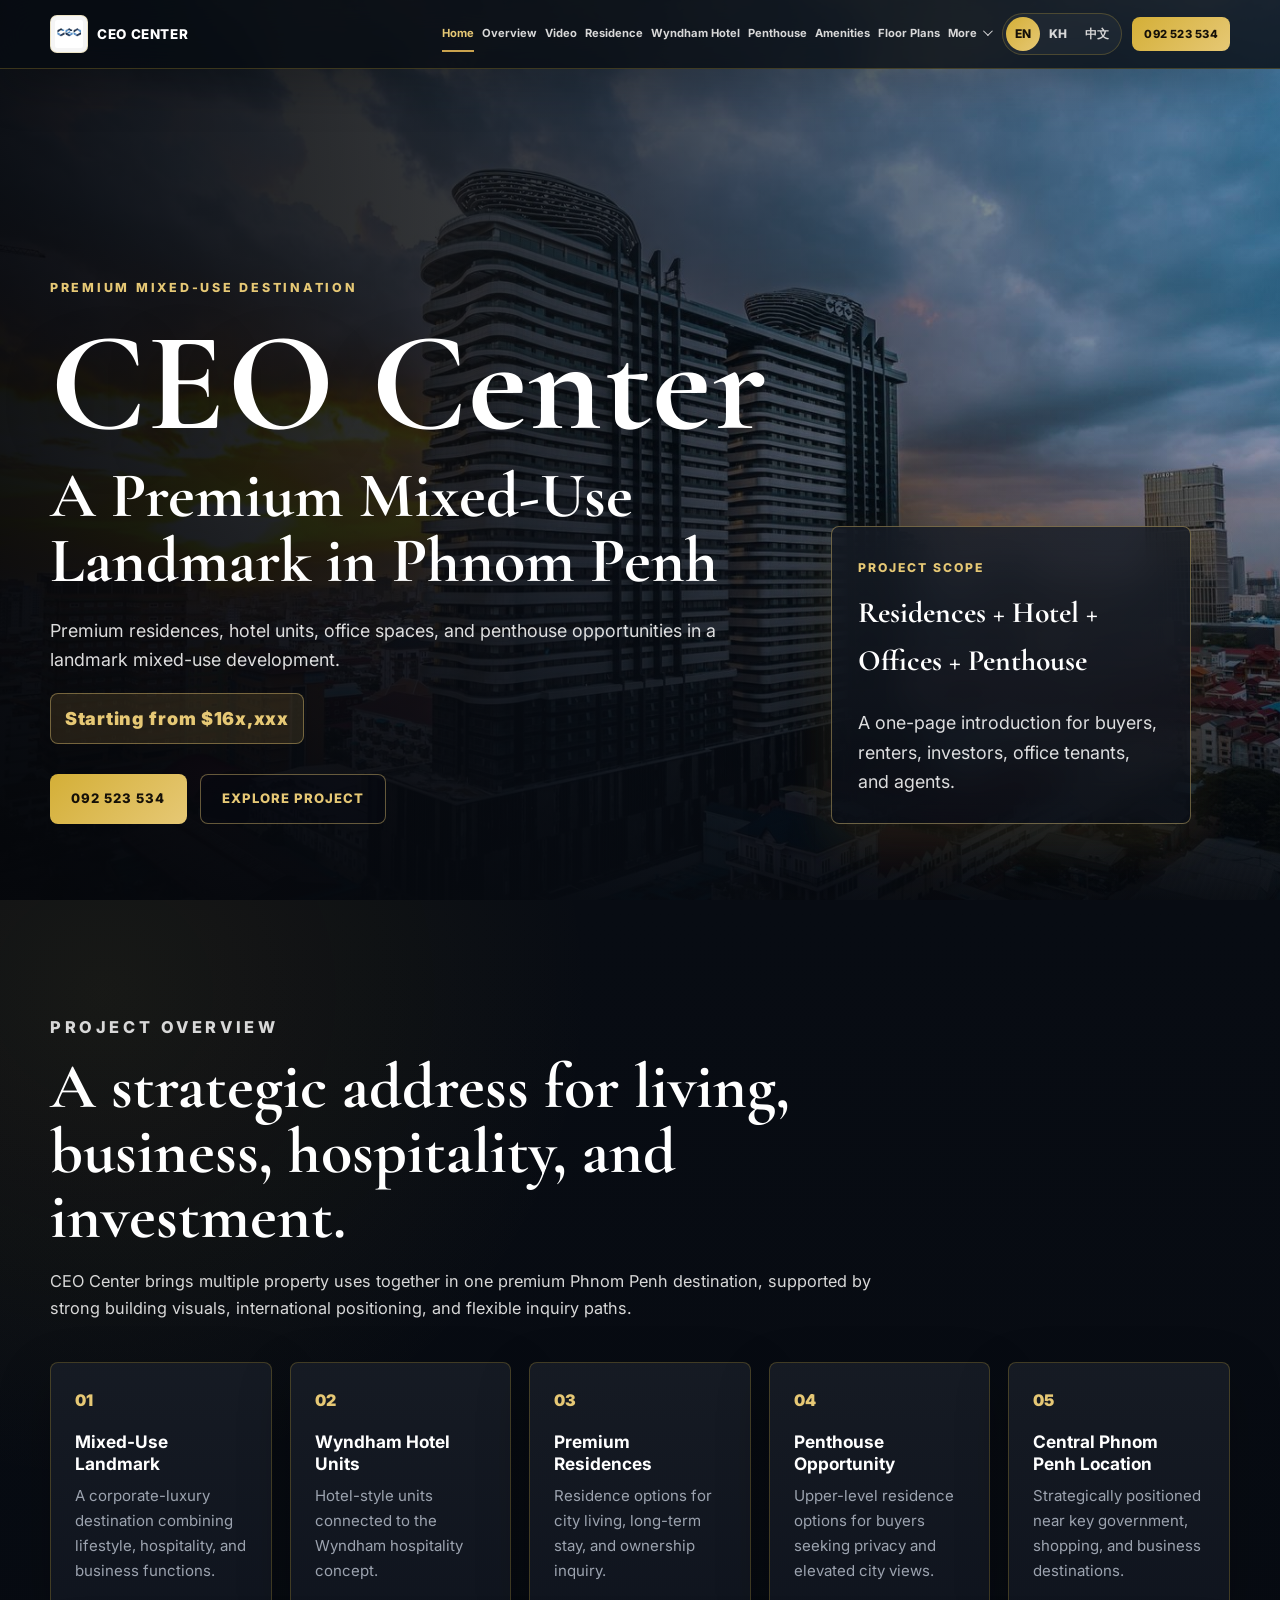
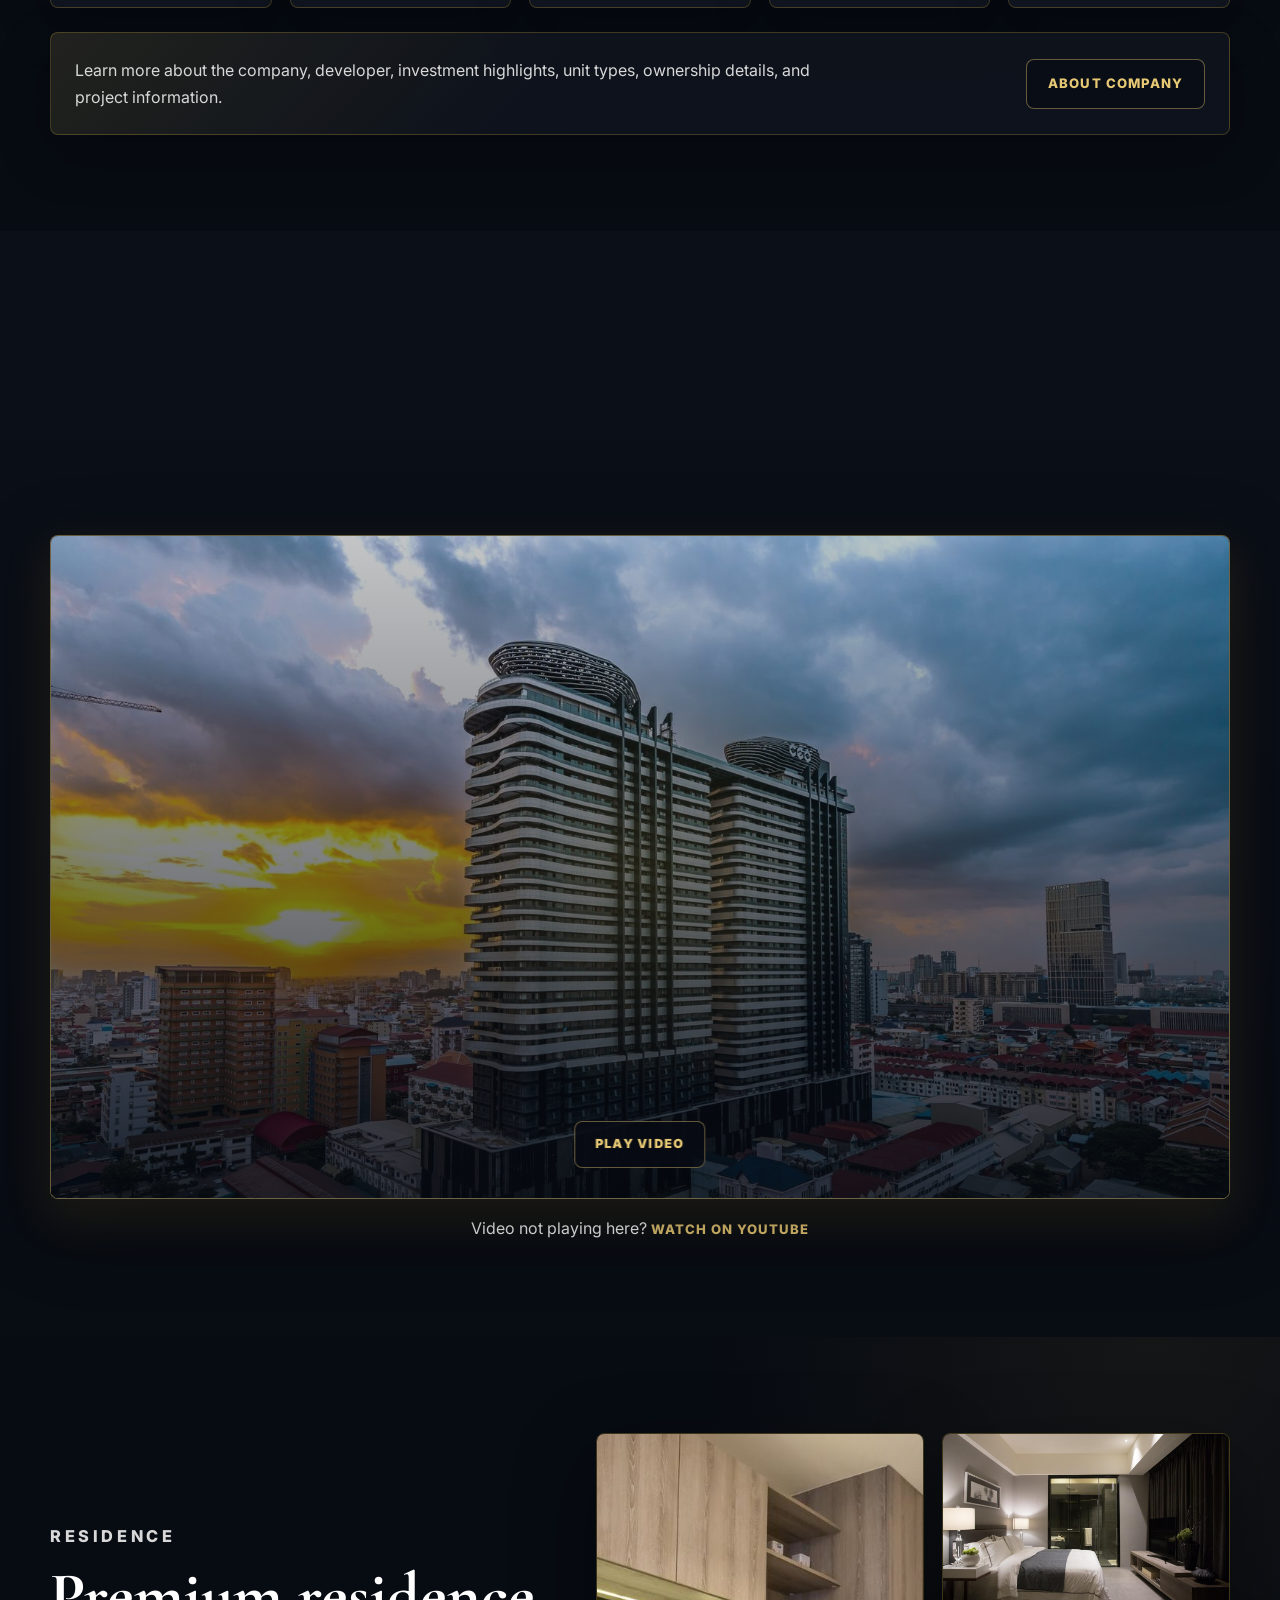
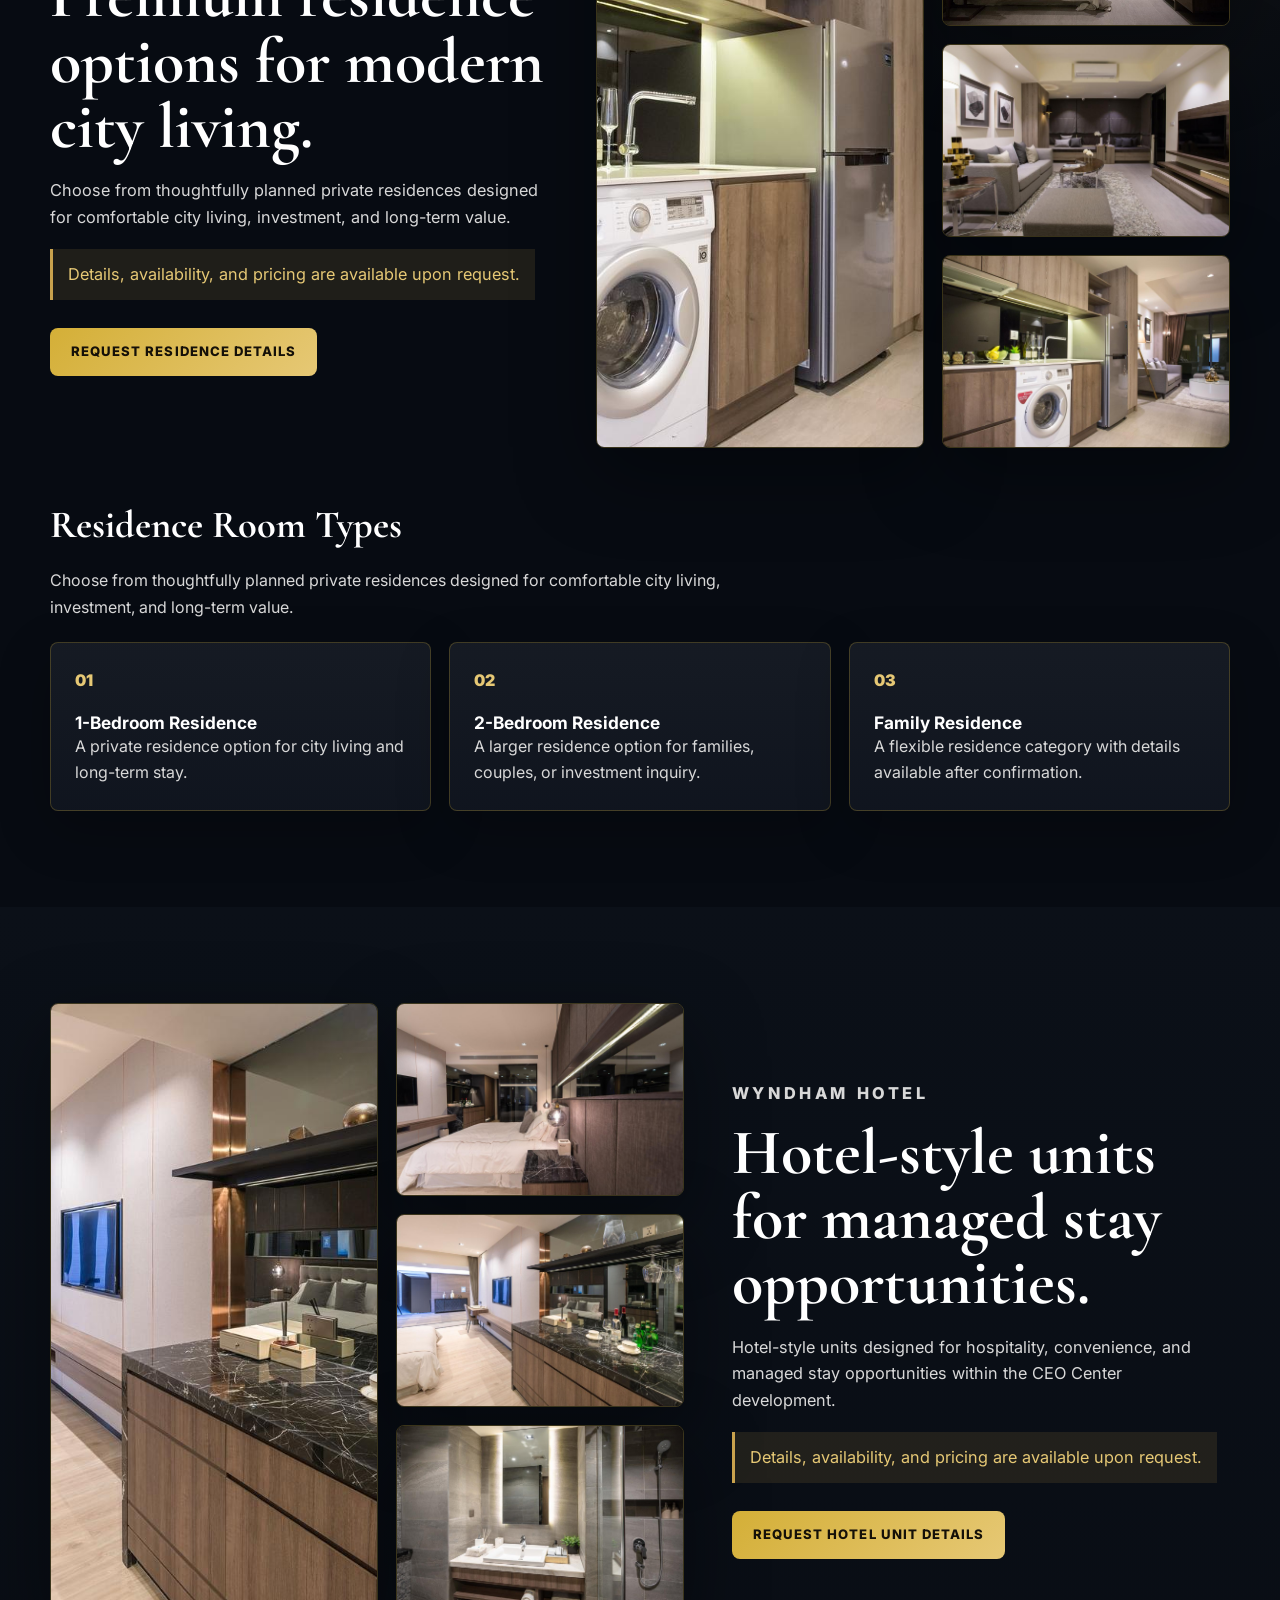
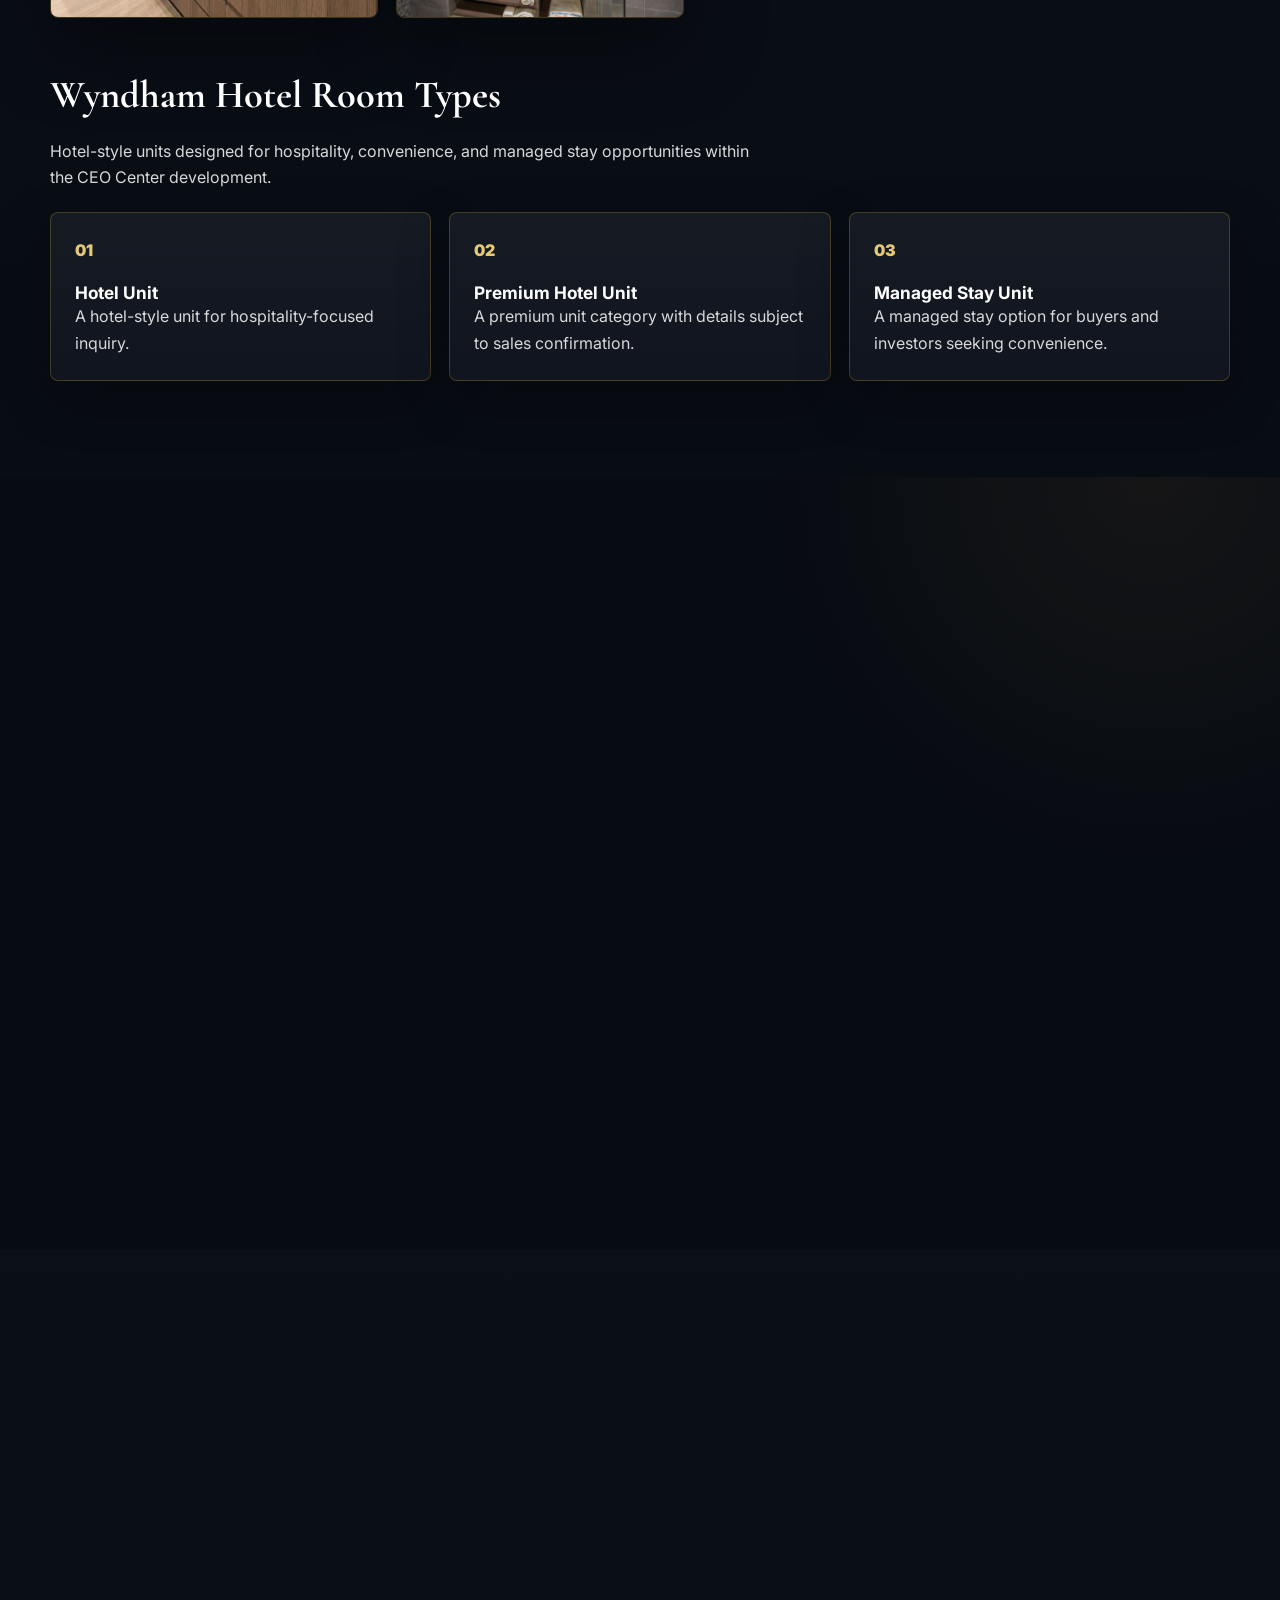
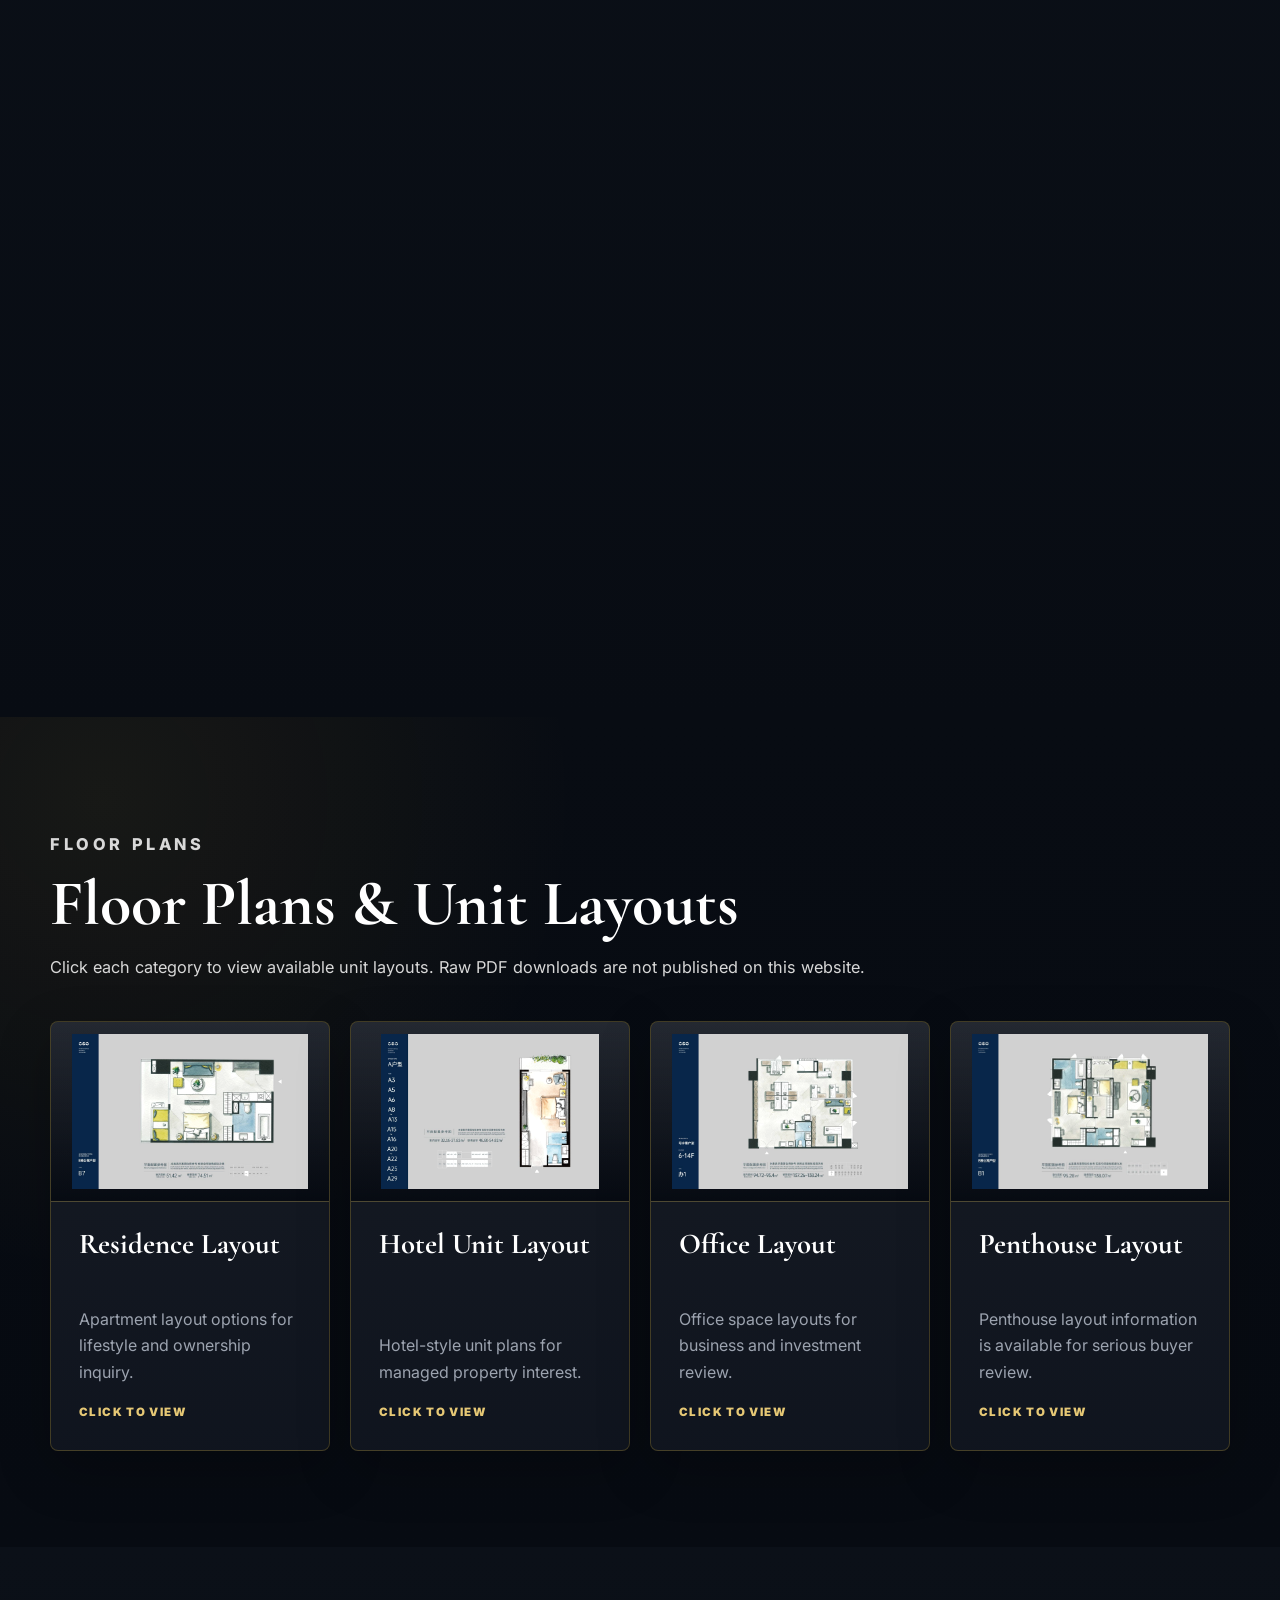
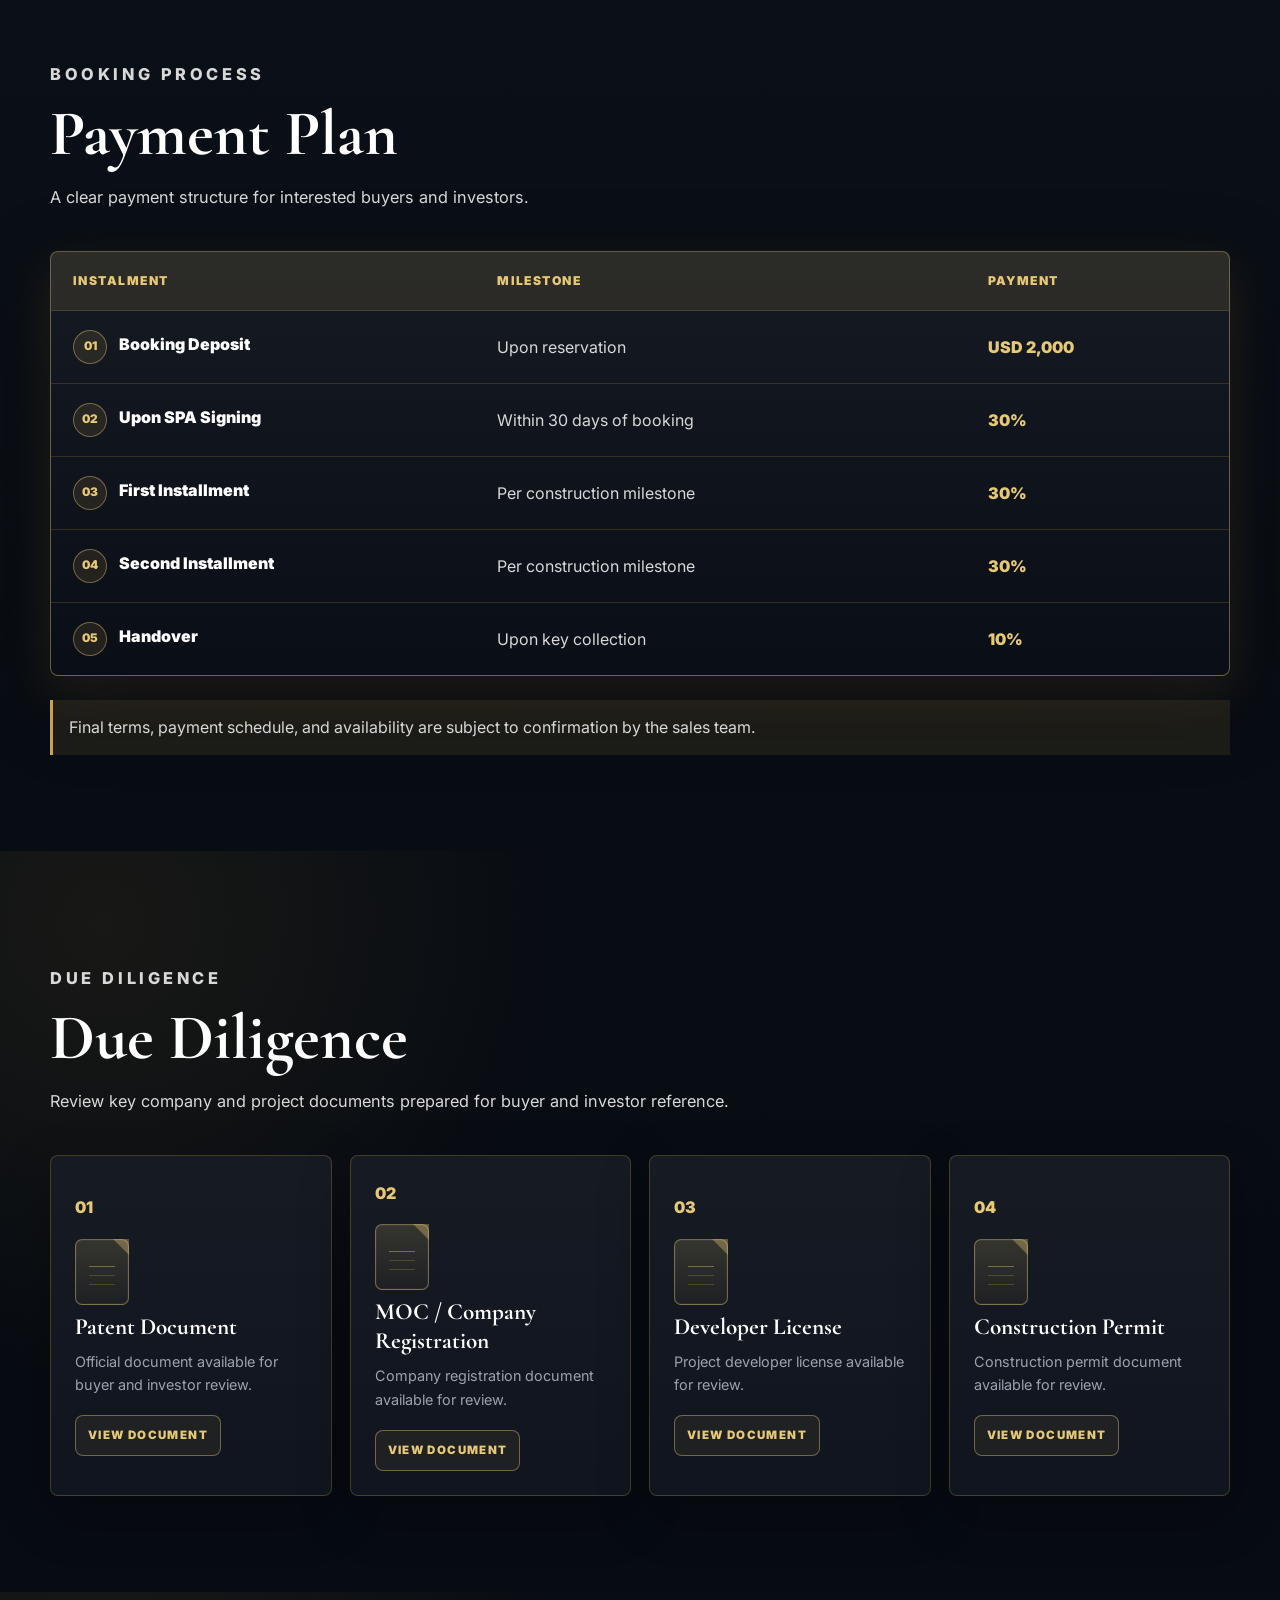
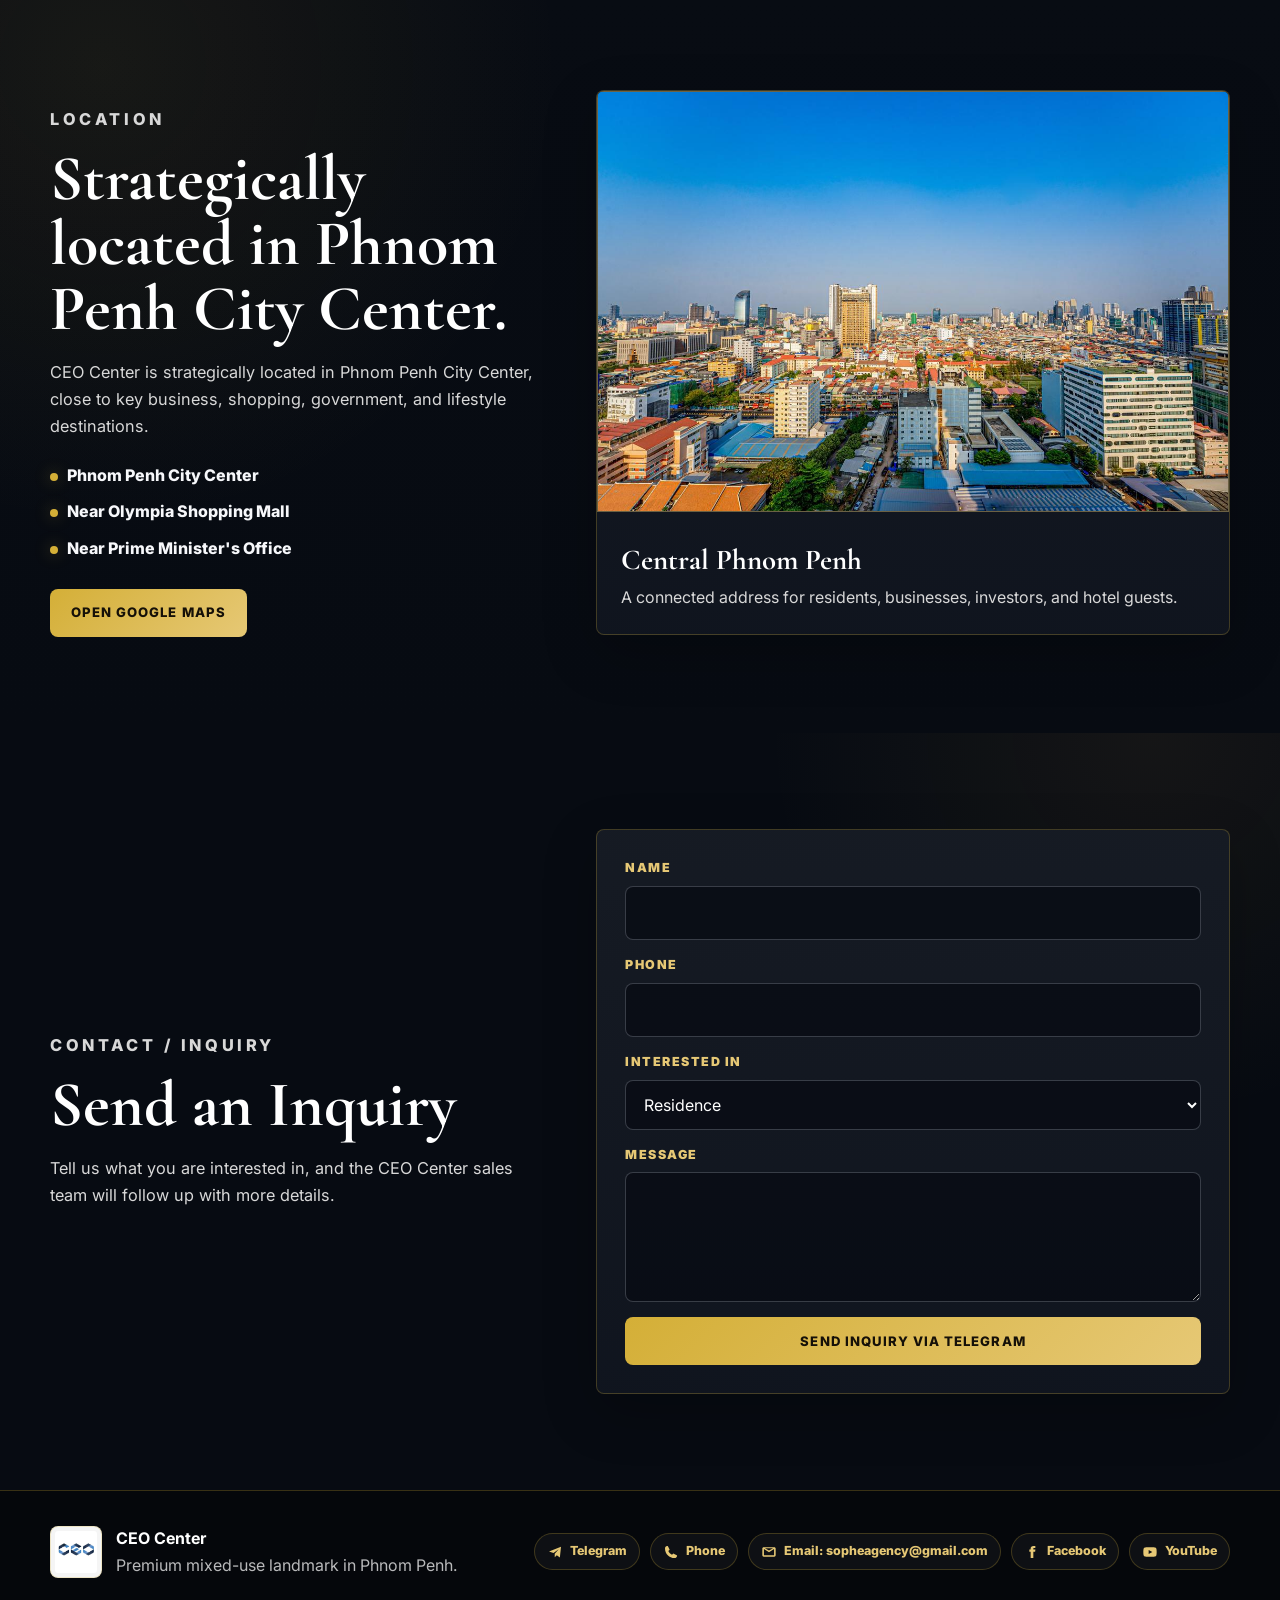
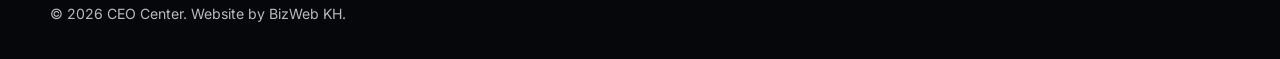
==== commit 9e2ede73: "Add files via upload" ====
--- a/index.html
+++ b/index.html
@@ -3,18 +3,70 @@
 <head>
   <meta charset="UTF-8">
   <meta name="viewport" content="width=device-width, initial-scale=1.0">
-  <title>CEO Center | Premium Mixed-Use Landmark</title>
-  <meta name="description" content="CEO Center premium one-page real estate website in Phnom Penh with residences, Wyndham hotel units, penthouse opportunities, amenities, and inquiry.">
+  <title>CEO Center Cambodia | Condo, Apartment & Mixed-Use Property in Phnom Penh</title>
+  <meta name="description" content="CEO Center Cambodia is a premium mixed-use property development in Phnom Penh offering condo residences, apartment units, Wyndham hotel units, penthouse opportunities, office space, amenities, and property investment inquiry.">
+  <meta name="keywords" content="CEO Center, CEO Center Cambodia, CEO Center Phnom Penh, condo in Phnom Penh, apartment in Phnom Penh, Phnom Penh condo for sale, Phnom Penh apartment for sale, residence in Phnom Penh, mixed-use development Phnom Penh, Wyndham hotel units Phnom Penh, penthouse Phnom Penh, office space Phnom Penh, property investment Cambodia">
+  <meta name="robots" content="index, follow">
+  <link rel="canonical" href="https://ceocentercambodia.com/">
+  <meta property="og:type" content="website">
+  <meta property="og:title" content="CEO Center Cambodia | Condo, Apartment & Mixed-Use Property in Phnom Penh">
+  <meta property="og:description" content="Explore CEO Center Cambodia, a premium mixed-use landmark in Phnom Penh with condo residences, apartment units, Wyndham hotel units, penthouse opportunities, office space, amenities, and investment inquiry.">
+  <meta property="og:url" content="https://ceocentercambodia.com/">
+  <meta property="og:site_name" content="CEO Center Cambodia">
+  <meta property="og:image" content="https://ceocentercambodia.com/assets/images/DSC05910.jpg">
+  <meta name="twitter:card" content="summary_large_image">
+  <meta name="twitter:title" content="CEO Center Cambodia | Condo, Apartment & Mixed-Use Property in Phnom Penh">
+  <meta name="twitter:description" content="Premium mixed-use property development in Phnom Penh offering condo residences, apartment units, Wyndham hotel units, penthouse opportunities, office space, and investment inquiry.">
+  <meta name="twitter:image" content="https://ceocentercambodia.com/assets/images/DSC05910.jpg">
   <link rel="preconnect" href="https://fonts.googleapis.com">
   <link rel="preconnect" href="https://fonts.gstatic.com" crossorigin>
   <link href="https://fonts.googleapis.com/css2?family=Cormorant+Garamond:wght@600;700&family=Inter:wght@400;500;600;700;800&family=Noto+Serif+Khmer:wght@600;700&family=Noto+Sans+Khmer:wght@400;500;600;700;800&family=Noto+Sans+SC:wght@400;500;700;800&display=swap" rel="stylesheet">
   <link rel="stylesheet" href="assets/css/styles.css">
+  <script type="application/ld+json">
+{
+  "@context": "https://schema.org",
+  "@type": "RealEstateAgent",
+  "name": "CEO Center Cambodia",
+  "url": "https://ceocentercambodia.com/",
+  "logo": "https://ceocentercambodia.com/assets/images/logo-ceo.jpg",
+  "image": "https://ceocentercambodia.com/assets/images/DSC05910.jpg",
+  "description": "CEO Center Cambodia is a premium mixed-use property development in Phnom Penh offering condo residences, apartment units, Wyndham hotel units, penthouse opportunities, office space, amenities, and property investment inquiry.",
+  "telephone": "+85592523534",
+  "email": "sopheagency@gmail.com",
+  "address": {
+    "@type": "PostalAddress",
+    "addressLocality": "Phnom Penh",
+    "addressCountry": "KH"
+  },
+  "areaServed": {
+    "@type": "City",
+    "name": "Phnom Penh"
+  },
+  "sameAs": [
+    "https://www.facebook.com/share/18iRR3vmTW/",
+    "https://youtube.com/@sopheagency8493"
+  ]
+}
+  </script>
+  <script type="application/ld+json">
+{
+  "@context": "https://schema.org",
+  "@type": "WebSite",
+  "name": "CEO Center Cambodia",
+  "url": "https://ceocentercambodia.com/",
+  "potentialAction": {
+    "@type": "SearchAction",
+    "target": "https://ceocentercambodia.com/?s={search_term_string}",
+    "query-input": "required name=search_term_string"
+  }
+}
+  </script>
 </head>
 <body>
   <header class="site-header">
     <div class="container nav">
       <a class="brand" href="#home" aria-label="CEO Center home">
-        <img src="assets/images/logo-ceo.jpg" alt="CEO Center logo">
+        <img src="assets/images/logo-ceo.jpg" alt="CEO Center Cambodia logo">
         <span>CEO Center</span>
       </a>
       <button class="nav-toggle" type="button" aria-label="Open navigation" aria-expanded="false">
@@ -53,7 +105,7 @@
   <main>
     <section class="hero" id="home">
       <div class="hero-bg">
-        <img src="assets/images/DSC05910.jpg" alt="CEO Center exterior building">
+        <img src="assets/images/DSC05910.jpg" alt="CEO Center Cambodia mixed-use condo and apartment building in Phnom Penh">
       </div>
       <div class="container hero-inner">
         <div class="hero-copy reveal">
@@ -105,7 +157,7 @@
         </div>
         <div class="video-frame video-card reveal" data-video-src="https://www.youtube.com/embed/_dJuodxWpnM?autoplay=1&rel=0&playsinline=1">
           <button class="video-trigger" type="button" aria-label="Play CEO Center project video">
-            <img src="assets/images/video-ceo-center-thumbnail.jpg" alt="CEO Center project video preview">
+            <img src="assets/images/video-ceo-center-thumbnail.jpg" alt="CEO Center Cambodia project video preview in Phnom Penh">
             <span class="video-overlay"></span>
             <span class="play-icon" aria-hidden="true"></span>
             <span class="video-button" data-i18n="buttons.watchVideo">Play Video</span>
@@ -126,10 +178,10 @@
           <a class="btn btn-primary" href="https://t.me/Timespace89" target="_blank" rel="noopener" data-i18n="buttons.requestResidence">Request Residence Details</a>
         </div>
         <div class="image-pair reveal">
-          <img src="assets/images/residence-01.jpg" alt="CEO Center residence living and kitchen show unit">
-          <img src="assets/images/residence-02.jpg" alt="CEO Center two bedroom show unit">
-          <img src="assets/images/residence-03.jpg" alt="CEO Center residence living room show unit">
-          <img src="assets/images/residence-04.jpg" alt="CEO Center residence kitchen and sleeping area">
+          <img src="assets/images/residence-01.jpg" alt="CEO Center Phnom Penh residence apartment living and kitchen show unit">
+          <img src="assets/images/residence-02.jpg" alt="CEO Center Cambodia two bedroom condo show unit in Phnom Penh">
+          <img src="assets/images/residence-03.jpg" alt="CEO Center Phnom Penh residence living room apartment show unit">
+          <img src="assets/images/residence-04.jpg" alt="CEO Center Cambodia apartment kitchen and sleeping area">
         </div>
       </div>
       <div class="container nested-block">
@@ -155,10 +207,10 @@
           <a class="btn btn-primary" href="https://t.me/Timespace89" target="_blank" rel="noopener" data-i18n="buttons.requestHotel">Request Hotel Unit Details</a>
         </div>
         <div class="image-pair reveal">
-          <img src="assets/images/hotel-unit-01.jpg" alt="CEO Center Wyndham hotel unit room">
-          <img src="assets/images/hotel-unit-02.jpg" alt="CEO Center Wyndham hotel unit interior">
-          <img src="assets/images/hotel-unit-03.jpg" alt="CEO Center Wyndham hotel kitchenette and living area">
-          <img src="assets/images/hotel-unit-04.jpg" alt="CEO Center Wyndham hotel bathroom vanity">
+          <img src="assets/images/hotel-unit-01.jpg" alt="Wyndham hotel unit room at CEO Center Cambodia in Phnom Penh">
+          <img src="assets/images/hotel-unit-02.jpg" alt="CEO Center Cambodia Wyndham hotel unit interior">
+          <img src="assets/images/hotel-unit-03.jpg" alt="Wyndham hotel unit kitchenette and living area at CEO Center Phnom Penh">
+          <img src="assets/images/hotel-unit-04.jpg" alt="CEO Center Cambodia Wyndham hotel bathroom vanity">
         </div>
       </div>
       <div class="container nested-block">
@@ -184,7 +236,7 @@
           <a class="btn btn-primary" href="https://t.me/Timespace89" target="_blank" rel="noopener" data-i18n="buttons.requestPenthouse">Request Penthouse Details</a>
         </div>
         <div class="feature-card reveal">
-          <img src="assets/images/penthouse-01.jpg" alt="CEO Center premium upper-level residence interior">
+          <img src="assets/images/penthouse-01.jpg" alt="CEO Center penthouse residence in Phnom Penh">
           <div>
             <strong data-i18n="penthouse.cardTitle">Upper-Level Residence</strong>
             <p data-i18n="penthouse.cardText">Penthouse information can be reviewed with the sales team based on confirmed availability.</p>
@@ -202,7 +254,7 @@
         </div>
         <div class="amenity-layout">
           <div class="amenity-feature reveal">
-            <img src="assets/images/amenity-01.jpg" alt="CEO Center premium lift lobby common area">
+            <img src="assets/images/amenity-01.jpg" alt="CEO Center Cambodia amenities and premium lobby common area">
             <div>
               <span data-i18n="amenities.featureLabel">Featured Amenity</span>
               <strong data-i18n="amenities.lobby">Hotel Lobby / Reception</strong>
@@ -234,10 +286,10 @@
           <p data-i18n="plans.text">Click each category to view available unit layouts. Raw PDF downloads are not published on this website.</p>
         </div>
         <div class="plans-grid">
-          <button class="plan-card plan-preview reveal" type="button" data-plan-category="residence"><img src="assets/images/floor-plans/residence-01.jpg" alt="CEO Center residence layout preview"><h3 data-i18n="plans.residence">Residence Layout</h3><p data-i18n="plans.residenceText">Apartment layout options for lifestyle and ownership inquiry.</p></button>
-          <button class="plan-card plan-preview reveal" type="button" data-plan-category="hotel"><img src="assets/images/floor-plans/hotel-01.jpg" alt="CEO Center hotel unit layout preview"><h3 data-i18n="plans.hotel">Hotel Unit Layout</h3><p data-i18n="plans.hotelText">Hotel-style unit plans for managed property interest.</p></button>
-          <button class="plan-card plan-preview reveal" type="button" data-plan-category="office"><img src="assets/images/floor-plans/office-01.jpg" alt="CEO Center office layout preview"><h3 data-i18n="plans.office">Office Layout</h3><p data-i18n="plans.officeText">Office space layouts for business and investment review.</p></button>
-          <button class="plan-card plan-preview reveal" type="button" data-plan-category="penthouse"><img src="assets/images/plan-penthouse.jpg" alt="CEO Center penthouse layout preview"><h3 data-i18n="plans.penthouse">Penthouse Layout</h3><p data-i18n="plans.penthouseText">Penthouse layout information is available for serious buyer review.</p></button>
+          <button class="plan-card plan-preview reveal" type="button" data-plan-category="residence"><img src="assets/images/floor-plans/residence-01.jpg" alt="CEO Center Phnom Penh residence apartment floor plan layout preview"><h3 data-i18n="plans.residence">Residence Layout</h3><p data-i18n="plans.residenceText">Apartment layout options for lifestyle and ownership inquiry.</p></button>
+          <button class="plan-card plan-preview reveal" type="button" data-plan-category="hotel"><img src="assets/images/floor-plans/hotel-01.jpg" alt="CEO Center Cambodia Wyndham hotel unit floor plan layout preview"><h3 data-i18n="plans.hotel">Hotel Unit Layout</h3><p data-i18n="plans.hotelText">Hotel-style unit plans for managed property interest.</p></button>
+          <button class="plan-card plan-preview reveal" type="button" data-plan-category="office"><img src="assets/images/floor-plans/office-01.jpg" alt="CEO Center Cambodia office space floor plan layout preview"><h3 data-i18n="plans.office">Office Layout</h3><p data-i18n="plans.officeText">Office space layouts for business and investment review.</p></button>
+          <button class="plan-card plan-preview reveal" type="button" data-plan-category="penthouse"><img src="assets/images/plan-penthouse.jpg" alt="CEO Center Phnom Penh penthouse floor plan layout preview"><h3 data-i18n="plans.penthouse">Penthouse Layout</h3><p data-i18n="plans.penthouseText">Penthouse layout information is available for serious buyer review.</p></button>
         </div>
       </div>
     </section>
@@ -321,7 +373,7 @@
           <a class="btn btn-primary" href="https://share.google/z2ObmME8C6EP1CiOD" target="_blank" rel="noopener" data-i18n="buttons.openMaps">Open Google Maps</a>
         </div>
         <div class="location-card reveal">
-          <img src="assets/images/gallery-01.jpg" alt="Phnom Penh skyline view">
+          <img src="assets/images/gallery-01.jpg" alt="Phnom Penh city skyline view near CEO Center Cambodia">
           <div>
             <strong data-i18n="location.cardTitle">Central Phnom Penh</strong>
             <p data-i18n="location.cardText">A connected address for residents, businesses, investors, and hotel guests.</p>
@@ -352,7 +404,7 @@
   <footer class="site-footer">
     <div class="container footer-inner">
       <div class="footer-brand">
-        <img src="assets/images/logo-ceo.jpg" alt="CEO Center logo">
+        <img src="assets/images/logo-ceo.jpg" alt="CEO Center Cambodia logo">
         <div><strong>CEO Center</strong><p data-i18n="footer.line">Premium mixed-use landmark in Phnom Penh.</p></div>
       </div>
       <div class="footer-links">
@@ -368,7 +420,7 @@
 
   <div class="lightbox" id="lightbox" aria-hidden="true">
     <button type="button" aria-label="Close gallery preview">×</button>
-    <img src="assets/images/DSC05910.jpg" alt="Preview">
+    <img src="assets/images/DSC05910.jpg" alt="CEO Center Cambodia image preview">
   </div>
 
   <div class="plan-modal" id="planModal" aria-hidden="true">
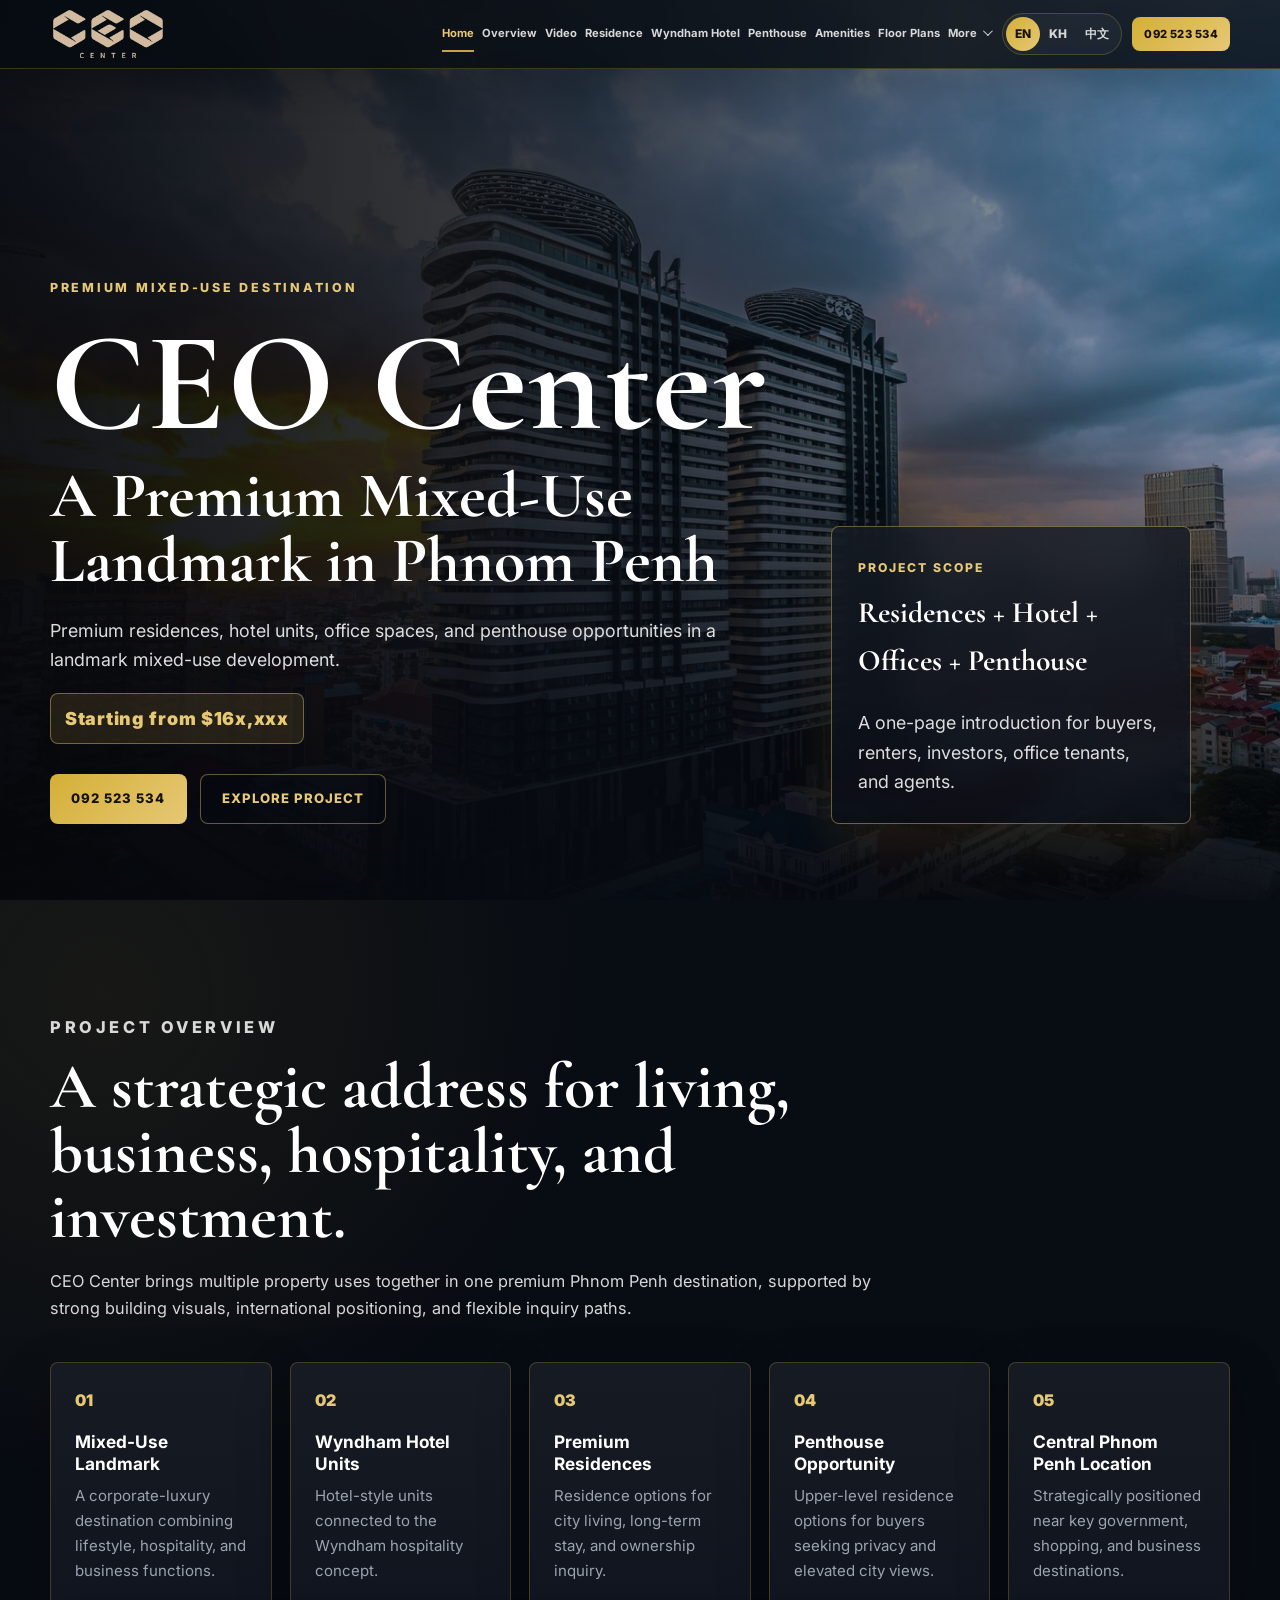
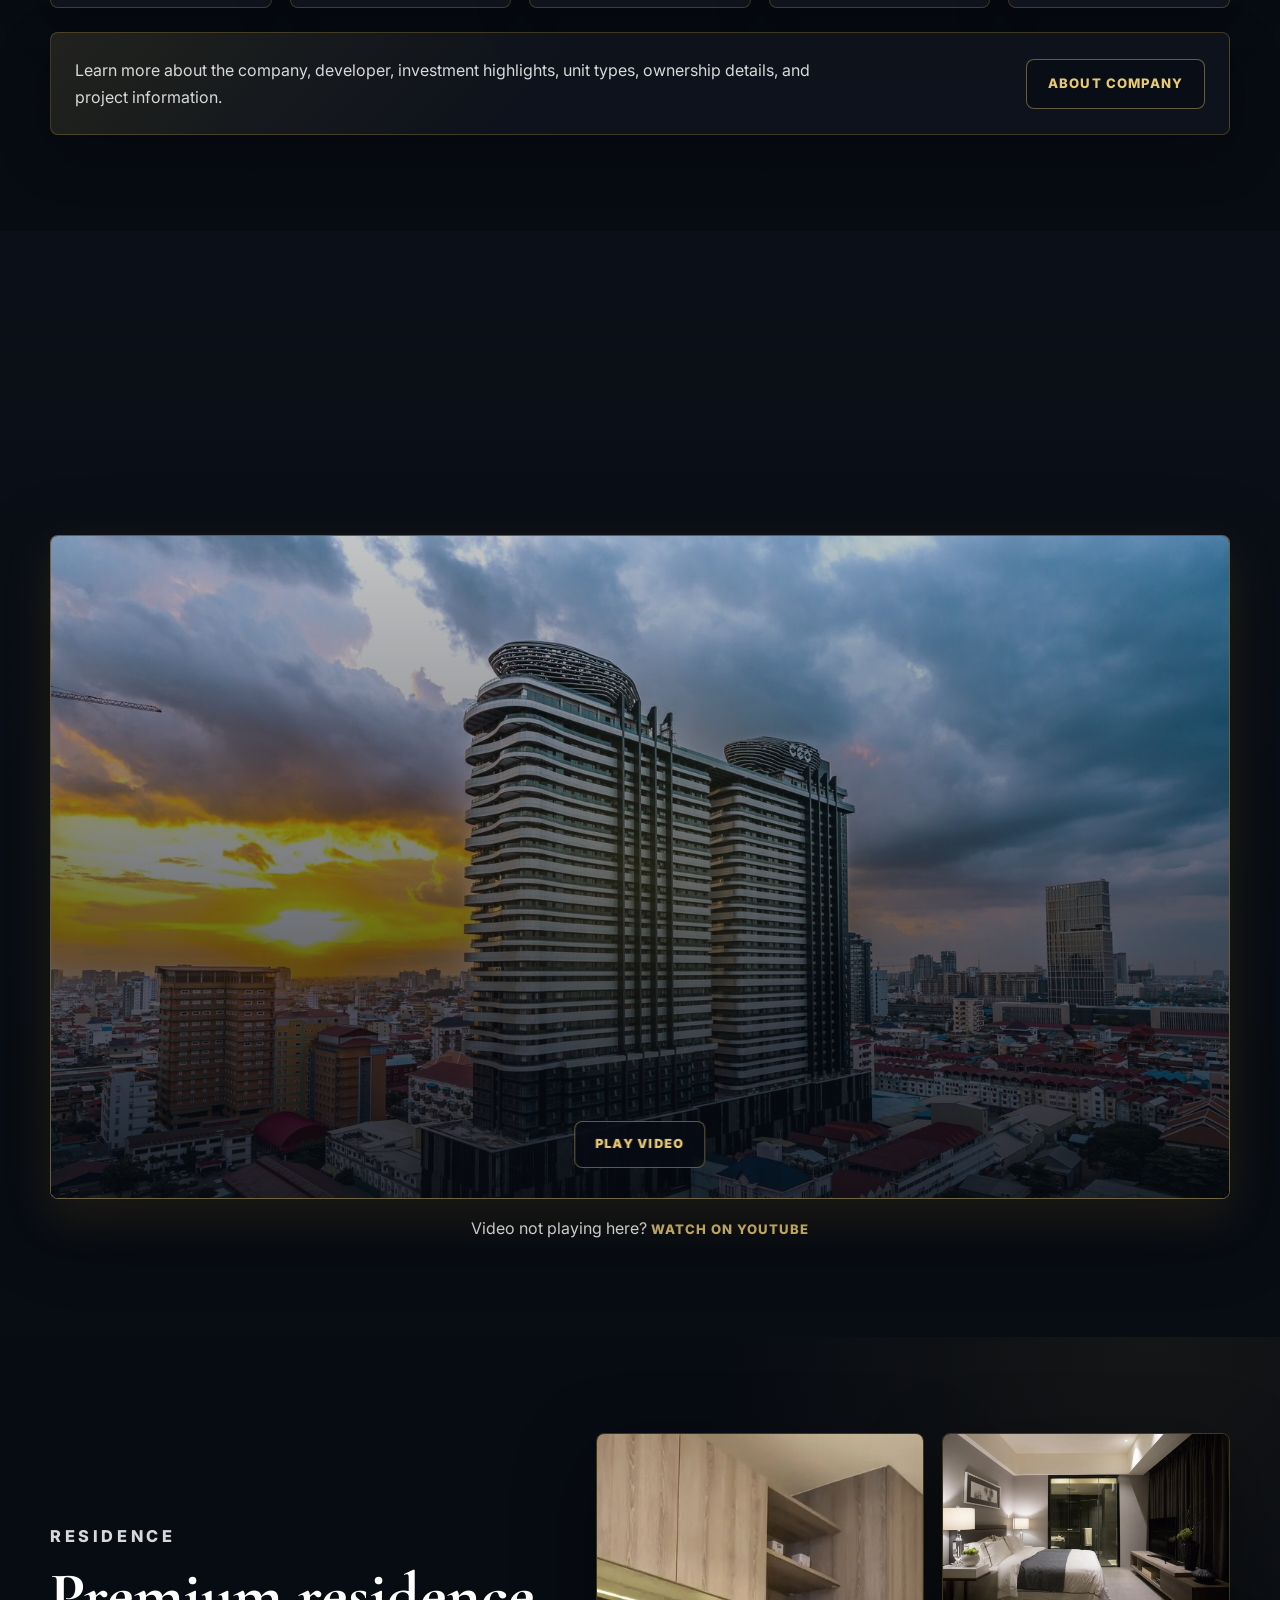
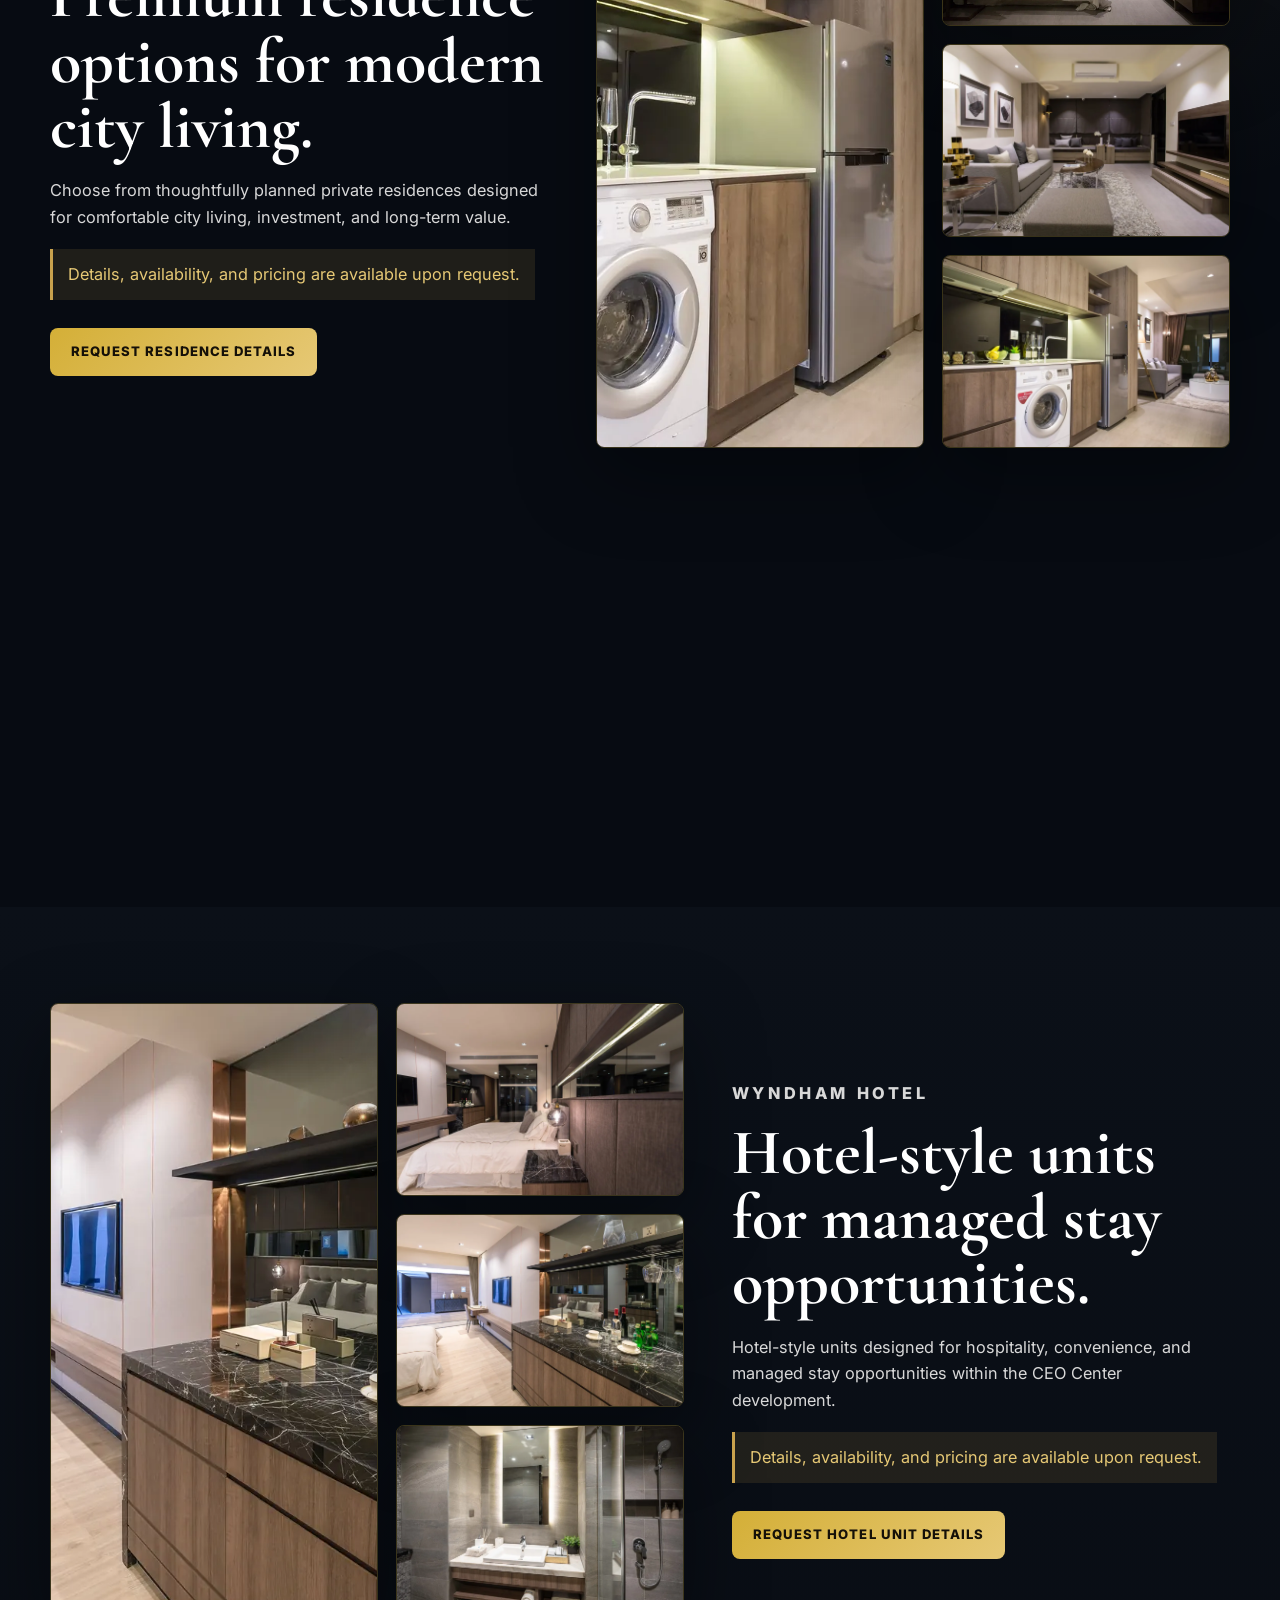
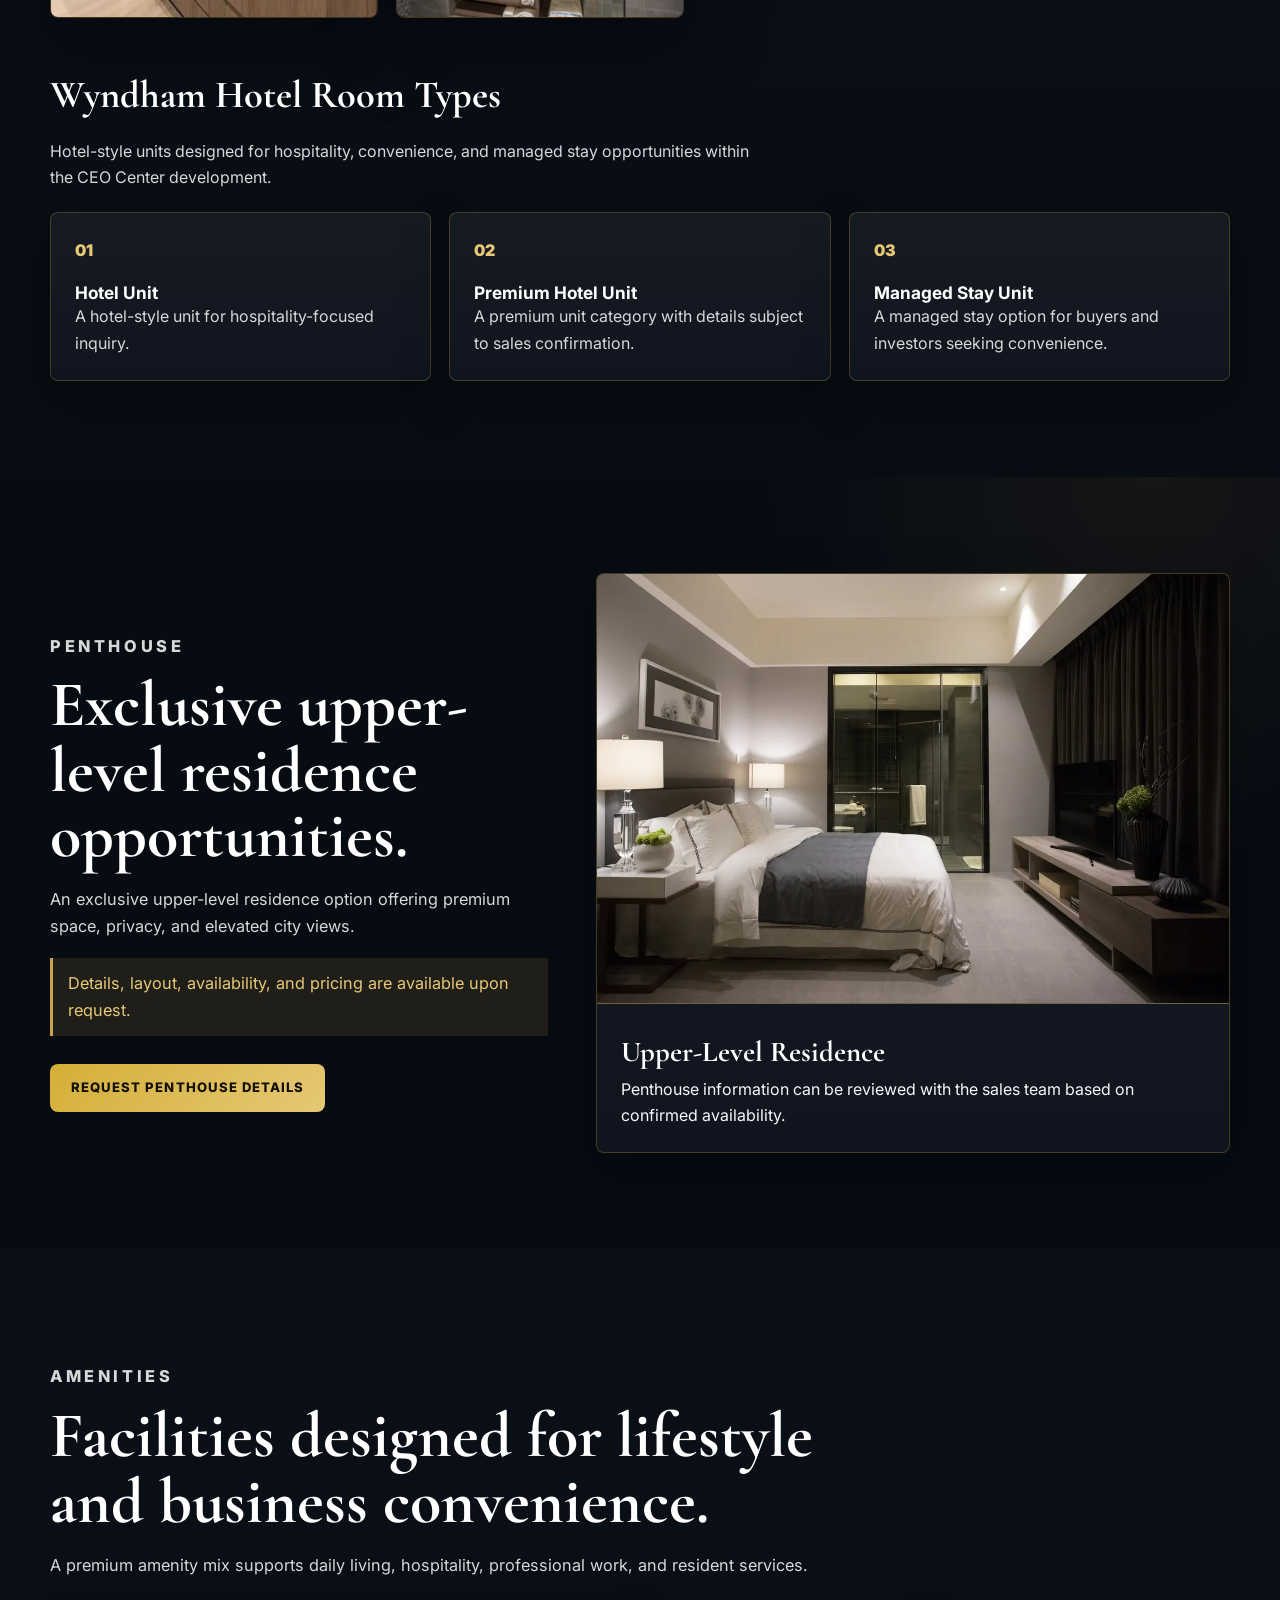
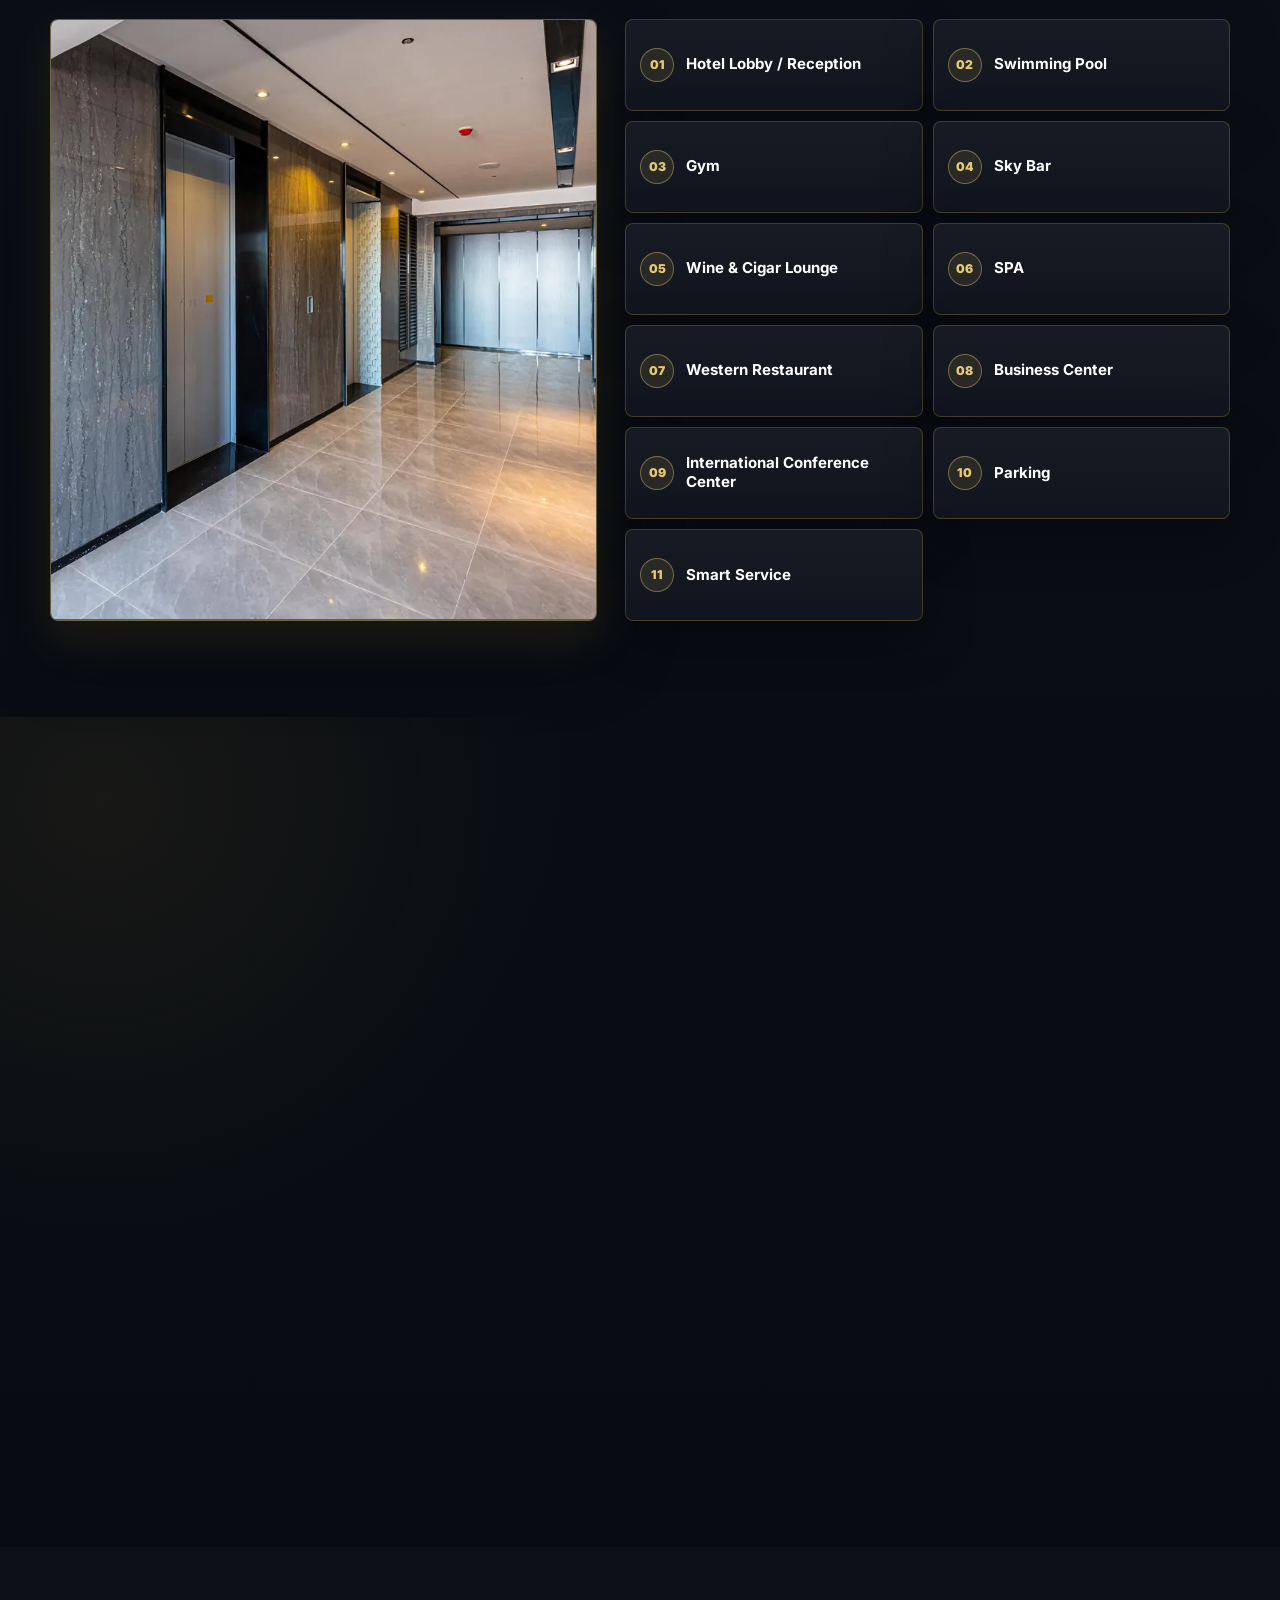
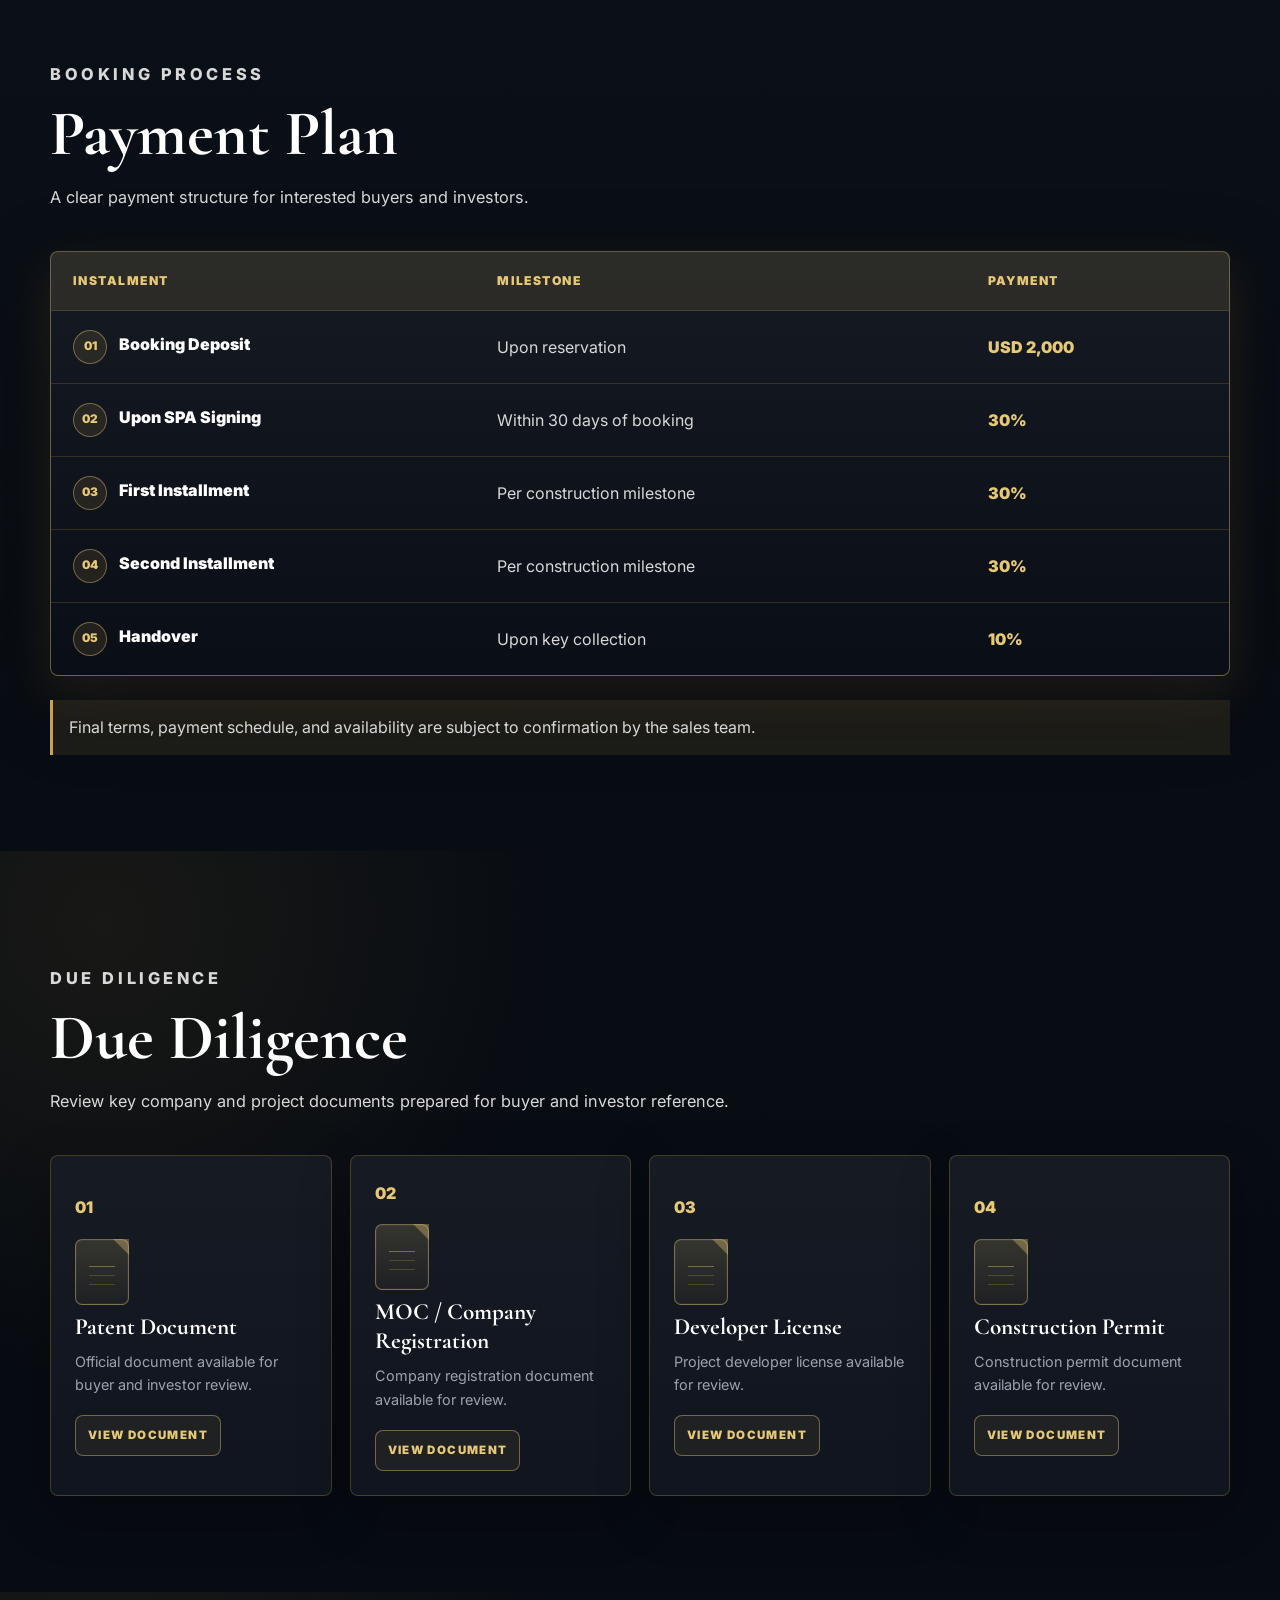
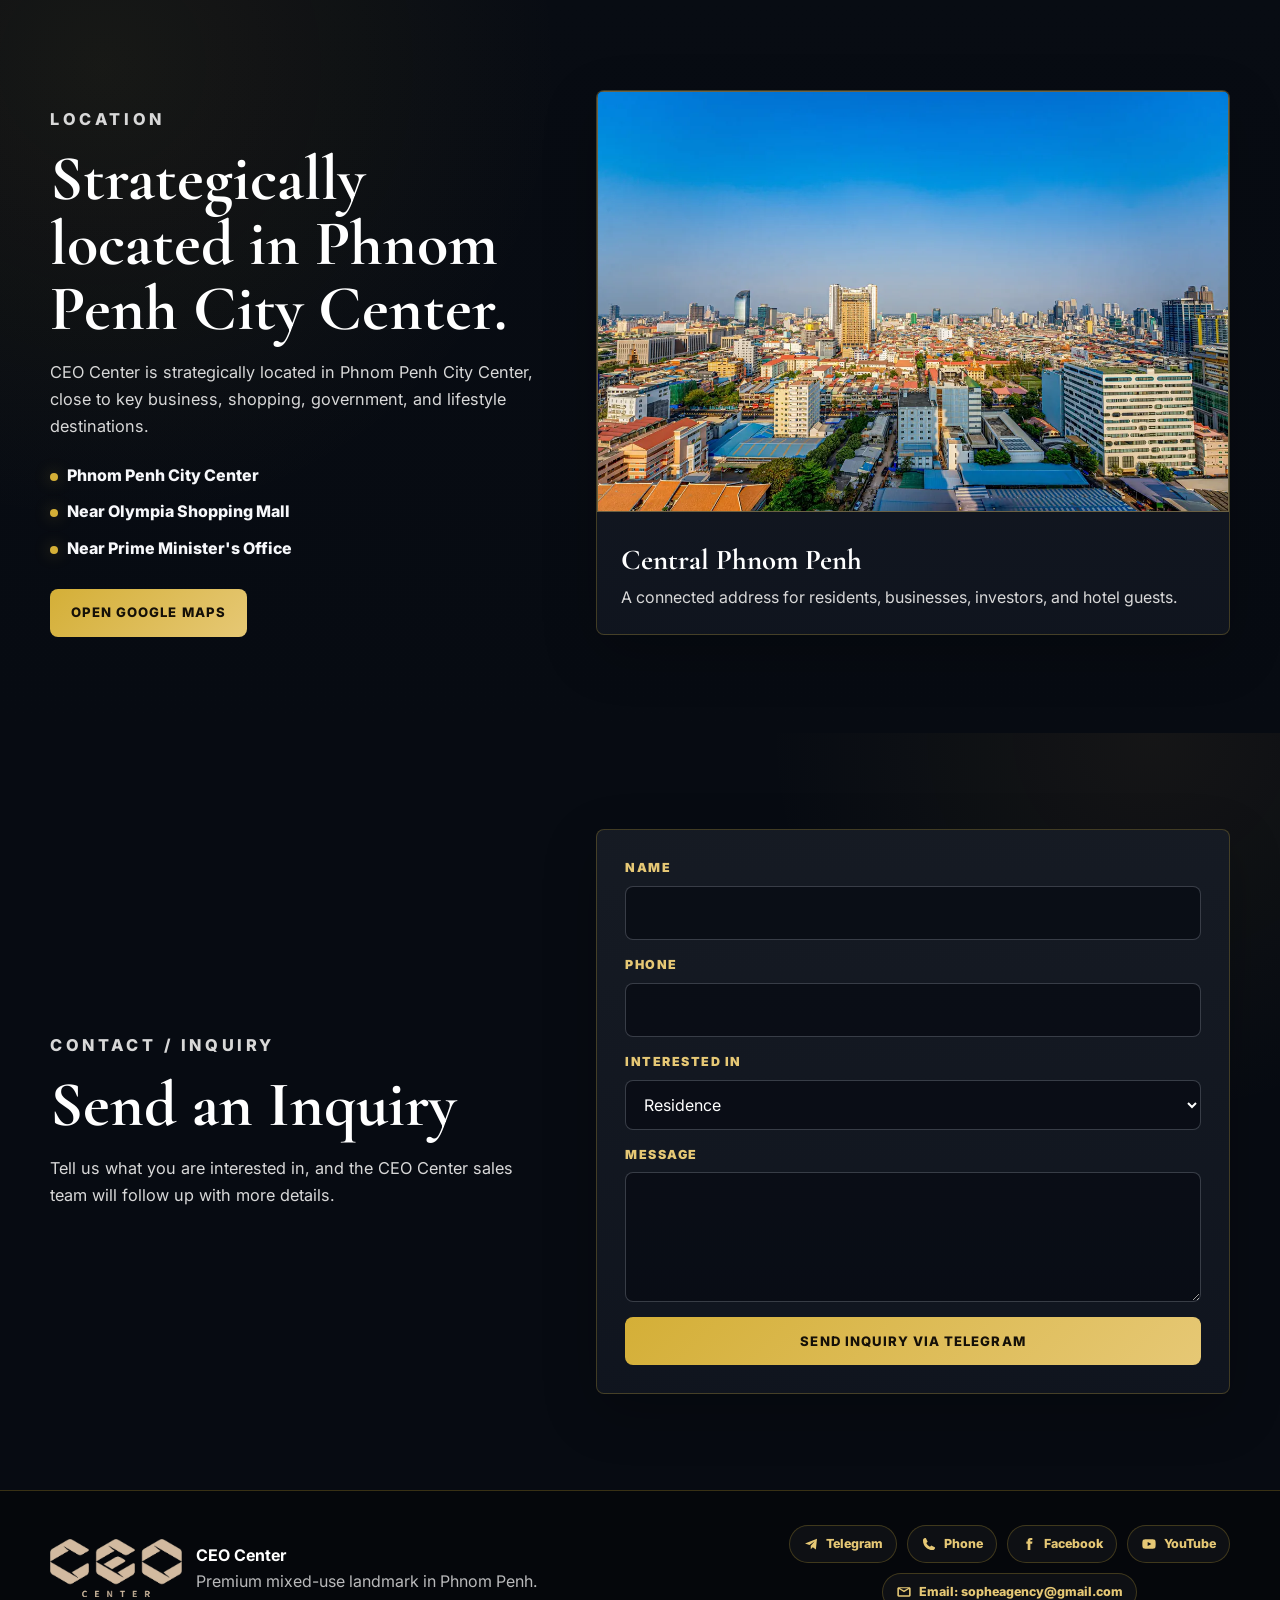
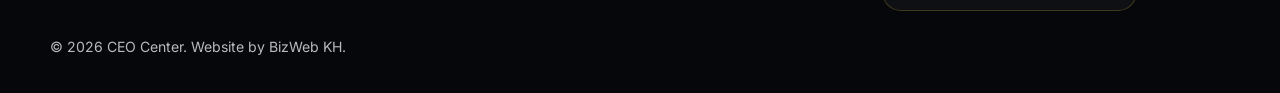
==== commit af5c16a5: "Add files via upload" ====
--- a/index.html
+++ b/index.html
@@ -1,635 +1,642 @@
-﻿<!DOCTYPE html>
-<html lang="en">
-<head>
-  <meta charset="UTF-8">
-  <meta name="viewport" content="width=device-width, initial-scale=1.0">
-  <title>CEO Center Cambodia | Condo, Apartment & Mixed-Use Property in Phnom Penh</title>
-  <meta name="description" content="CEO Center Cambodia is a premium mixed-use property development in Phnom Penh offering condo residences, apartment units, Wyndham hotel units, penthouse opportunities, office space, amenities, and property investment inquiry.">
-  <meta name="keywords" content="CEO Center, CEO Center Cambodia, CEO Center Phnom Penh, condo in Phnom Penh, apartment in Phnom Penh, Phnom Penh condo for sale, Phnom Penh apartment for sale, residence in Phnom Penh, mixed-use development Phnom Penh, Wyndham hotel units Phnom Penh, penthouse Phnom Penh, office space Phnom Penh, property investment Cambodia">
-  <meta name="robots" content="index, follow">
-  <link rel="canonical" href="https://ceocentercambodia.com/">
-  <meta property="og:type" content="website">
-  <meta property="og:title" content="CEO Center Cambodia | Condo, Apartment & Mixed-Use Property in Phnom Penh">
-  <meta property="og:description" content="Explore CEO Center Cambodia, a premium mixed-use landmark in Phnom Penh with condo residences, apartment units, Wyndham hotel units, penthouse opportunities, office space, amenities, and investment inquiry.">
-  <meta property="og:url" content="https://ceocentercambodia.com/">
-  <meta property="og:site_name" content="CEO Center Cambodia">
-  <meta property="og:image" content="https://ceocentercambodia.com/assets/images/DSC05910.jpg">
-  <meta name="twitter:card" content="summary_large_image">
-  <meta name="twitter:title" content="CEO Center Cambodia | Condo, Apartment & Mixed-Use Property in Phnom Penh">
-  <meta name="twitter:description" content="Premium mixed-use property development in Phnom Penh offering condo residences, apartment units, Wyndham hotel units, penthouse opportunities, office space, and investment inquiry.">
-  <meta name="twitter:image" content="https://ceocentercambodia.com/assets/images/DSC05910.jpg">
-  <link rel="preconnect" href="https://fonts.googleapis.com">
-  <link rel="preconnect" href="https://fonts.gstatic.com" crossorigin>
-  <link href="https://fonts.googleapis.com/css2?family=Cormorant+Garamond:wght@600;700&family=Inter:wght@400;500;600;700;800&family=Noto+Serif+Khmer:wght@600;700&family=Noto+Sans+Khmer:wght@400;500;600;700;800&family=Noto+Sans+SC:wght@400;500;700;800&display=swap" rel="stylesheet">
-  <link rel="stylesheet" href="assets/css/styles.css">
-  <script type="application/ld+json">
-{
-  "@context": "https://schema.org",
-  "@type": "RealEstateAgent",
-  "name": "CEO Center Cambodia",
-  "url": "https://ceocentercambodia.com/",
-  "logo": "https://ceocentercambodia.com/assets/images/logo-ceo.jpg",
-  "image": "https://ceocentercambodia.com/assets/images/DSC05910.jpg",
-  "description": "CEO Center Cambodia is a premium mixed-use property development in Phnom Penh offering condo residences, apartment units, Wyndham hotel units, penthouse opportunities, office space, amenities, and property investment inquiry.",
-  "telephone": "+85592523534",
-  "email": "sopheagency@gmail.com",
-  "address": {
-    "@type": "PostalAddress",
-    "addressLocality": "Phnom Penh",
-    "addressCountry": "KH"
-  },
-  "areaServed": {
-    "@type": "City",
-    "name": "Phnom Penh"
-  },
-  "sameAs": [
-    "https://www.facebook.com/share/18iRR3vmTW/",
-    "https://youtube.com/@sopheagency8493"
-  ]
-}
-  </script>
-  <script type="application/ld+json">
-{
-  "@context": "https://schema.org",
-  "@type": "WebSite",
-  "name": "CEO Center Cambodia",
-  "url": "https://ceocentercambodia.com/",
-  "potentialAction": {
-    "@type": "SearchAction",
-    "target": "https://ceocentercambodia.com/?s={search_term_string}",
-    "query-input": "required name=search_term_string"
-  }
-}
-  </script>
-</head>
-<body>
-  <header class="site-header">
-    <div class="container nav">
-      <a class="brand" href="#home" aria-label="CEO Center home">
-        <img src="assets/images/logo-ceo.jpg" alt="CEO Center Cambodia logo">
-        <span>CEO Center</span>
-      </a>
-      <button class="nav-toggle" type="button" aria-label="Open navigation" aria-expanded="false">
-        <span></span><span></span><span></span>
-      </button>
-      <nav class="nav-links" aria-label="Main navigation">
-        <a href="#home" data-i18n="nav.home">Home</a>
-        <a href="#overview" data-i18n="nav.overview">Overview</a>
-        <a href="#video" data-i18n="nav.video">Video</a>
-        <a href="#residence" data-i18n="nav.residence">Residence</a>
-        <a href="#wyndham-hotel" data-i18n="nav.wyndhamHotel">Wyndham Hotel</a>
-        <a href="#penthouse" data-i18n="nav.penthouse">Penthouse</a>
-        <a href="#amenities" data-i18n="nav.amenities">Amenities</a>
-        <a href="#floor-plans" data-i18n="nav.floorPlans">Floor Plans</a>
-        <details class="more-menu">
-          <summary data-i18n="nav.more">More</summary>
-          <div class="more-links">
-            <a href="#booking-process" data-i18n="nav.bookingProcess">Booking Process</a>
-            <a href="#due-diligence" data-i18n="nav.dueDiligence">Due Diligence</a>
-            <a href="#location" data-i18n="nav.location">Location</a>
-            <a href="#contact" data-i18n="nav.contact">Contact</a>
-          </div>
-        </details>
-      </nav>
-      <div class="nav-actions">
-        <div class="language-switch" aria-label="Language switch">
-          <button class="lang-btn active" type="button" data-lang="en">EN</button>
-          <button class="lang-btn" type="button" data-lang="kh">KH</button>
-          <button class="lang-btn" type="button" data-lang="zh">中文</button>
-        </div>
-        <a class="btn btn-small" href="tel:092523534" data-i18n="buttons.phoneNumber">092 523 534</a>
-      </div>
-    </div>
-  </header>
-
-  <main>
-    <section class="hero" id="home">
-      <div class="hero-bg">
-        <img src="assets/images/DSC05910.jpg" alt="CEO Center Cambodia mixed-use condo and apartment building in Phnom Penh">
-      </div>
-      <div class="container hero-inner">
-        <div class="hero-copy reveal">
-          <p class="eyebrow" data-i18n="hero.eyebrow">Premium mixed-use destination</p>
-          <h1 data-i18n="hero.title">CEO Center</h1>
-          <h2 data-i18n="hero.subtitle">A Premium Mixed-Use Landmark in Phnom Penh</h2>
-          <p data-i18n="hero.text">Premium residences, hotel units, office spaces, and penthouse opportunities in a landmark mixed-use development.</p>
-          <p class="hero-price" data-i18n="hero.price">Starting from $16x,xxx</p>
-          <div class="hero-actions">
-            <a class="btn btn-primary" href="tel:092523534" data-i18n="buttons.phoneNumber">092 523 534</a>
-            <a class="btn btn-ghost" href="#overview" data-i18n="buttons.exploreProject">Explore Project</a>
-          </div>
-        </div>
-        <div class="hero-panel reveal">
-          <span data-i18n="hero.panelLabel">Project Scope</span>
-          <strong data-i18n="hero.panelTitle">Residences + Hotel + Offices + Penthouse</strong>
-          <p data-i18n="hero.panelText">A one-page introduction for buyers, renters, investors, office tenants, and agents.</p>
-        </div>
-      </div>
-    </section>
-
-    <section class="section overview" id="overview">
-      <div class="container">
-        <div class="section-head reveal">
-          <p class="eyebrow" data-i18n="overview.eyebrow">Project overview</p>
-          <h2 data-i18n="overview.title">A strategic address for living, business, hospitality, and investment.</h2>
-          <p data-i18n="overview.text">CEO Center brings multiple property uses together in one premium Phnom Penh destination, supported by strong building visuals, international positioning, and flexible inquiry paths.</p>
-        </div>
-        <div class="highlight-grid">
-          <article class="highlight-card reveal"><span>01</span><h3 data-i18n="overview.card1Title">Mixed-Use Landmark</h3><p data-i18n="overview.card1Text">A corporate-luxury destination combining lifestyle, hospitality, and business functions.</p></article>
-          <article class="highlight-card reveal"><span>02</span><h3 data-i18n="overview.card2Title">Wyndham Hotel Units</h3><p data-i18n="overview.card2Text">Hotel-style units connected to the Wyndham hospitality concept.</p></article>
-          <article class="highlight-card reveal"><span>03</span><h3 data-i18n="overview.card3Title">Premium Residences</h3><p data-i18n="overview.card3Text">Residence options for city living, long-term stay, and ownership inquiry.</p></article>
-          <article class="highlight-card reveal"><span>04</span><h3 data-i18n="overview.card4Title">Penthouse Opportunity</h3><p data-i18n="overview.card4Text">Upper-level residence options for buyers seeking privacy and elevated city views.</p></article>
-          <article class="highlight-card reveal"><span>05</span><h3 data-i18n="overview.card5Title">Central Phnom Penh Location</h3><p data-i18n="overview.card5Text">Strategically positioned near key government, shopping, and business destinations.</p></article>
-        </div>
-        <div class="overview-cta reveal">
-          <p data-i18n="overview.companyText">Learn more about the company, developer, investment highlights, unit types, ownership details, and project information.</p>
-          <button class="btn btn-secondary" type="button" id="aboutCompanyOpen" data-i18n="buttons.aboutCompany">About Company</button>
-        </div>
-      </div>
-    </section>
-
-    <section class="section video-section soft" id="video">
-      <div class="container">
-        <div class="section-head reveal">
-          <p class="eyebrow" data-i18n="video.eyebrow">Project video</p>
-          <h2 data-i18n="video.title">Project Video</h2>
-          <p data-i18n="video.text">Watch a short overview of CEO Center and its surrounding development vision.</p>
-        </div>
-        <div class="video-frame video-card reveal" data-video-src="https://www.youtube.com/embed/_dJuodxWpnM?autoplay=1&rel=0&playsinline=1">
-          <button class="video-trigger" type="button" aria-label="Play CEO Center project video">
-            <img src="assets/images/video-ceo-center-thumbnail.jpg" alt="CEO Center Cambodia project video preview in Phnom Penh">
-            <span class="video-overlay"></span>
-            <span class="play-icon" aria-hidden="true"></span>
-            <span class="video-button" data-i18n="buttons.watchVideo">Play Video</span>
-          </button>
-        </div>
-        <!-- If YouTube embed is blocked, replace this iframe behavior with a local MP4 file provided by the client. -->
-        <p class="video-fallback"><span data-i18n="video.fallbackText">Video not playing here?</span> <a href="https://www.youtube.com/watch?v=_dJuodxWpnM" target="_blank" rel="noopener" data-i18n="buttons.watchOnYoutube">Watch on YouTube</a></p>
-      </div>
-    </section>
-
-    <section class="section split-section" id="residence">
-      <div class="container split">
-        <div class="copy reveal">
-          <p class="eyebrow" data-i18n="residence.eyebrow">Residence</p>
-          <h2 data-i18n="residence.title">Premium residence options for modern city living.</h2>
-          <p data-i18n="residence.text">Choose from thoughtfully planned private residences designed for comfortable city living, investment, and long-term value.</p>
-          <p class="price-note" data-i18n="common.details">Details, availability, and pricing are available upon request.</p>
-          <a class="btn btn-primary" href="https://t.me/Timespace89" target="_blank" rel="noopener" data-i18n="buttons.requestResidence">Request Residence Details</a>
-        </div>
-        <div class="image-pair reveal">
-          <img src="assets/images/residence-01.jpg" alt="CEO Center Phnom Penh residence apartment living and kitchen show unit">
-          <img src="assets/images/residence-02.jpg" alt="CEO Center Cambodia two bedroom condo show unit in Phnom Penh">
-          <img src="assets/images/residence-03.jpg" alt="CEO Center Phnom Penh residence living room apartment show unit">
-          <img src="assets/images/residence-04.jpg" alt="CEO Center Cambodia apartment kitchen and sleeping area">
-        </div>
-      </div>
-      <div class="container nested-block">
-        <div class="section-subhead reveal">
-          <h3 data-i18n="residence.roomTitle">Residence Room Types</h3>
-          <p data-i18n="residence.roomText">Choose from thoughtfully planned private residences designed for comfortable city living, investment, and long-term value.</p>
-        </div>
-        <div class="card-grid three">
-          <article class="info-card reveal"><span>01</span><h3 data-i18n="residence.type1">1-Bedroom Residence</h3><p data-i18n="residence.type1Text">A private residence option for city living and long-term stay.</p></article>
-          <article class="info-card reveal"><span>02</span><h3 data-i18n="residence.type2">2-Bedroom Residence</h3><p data-i18n="residence.type2Text">A larger residence option for families, couples, or investment inquiry.</p></article>
-          <article class="info-card reveal"><span>03</span><h3 data-i18n="residence.type3">Family Residence</h3><p data-i18n="residence.type3Text">A flexible residence category with details available after confirmation.</p></article>
-        </div>
-      </div>
-    </section>
-
-    <section class="section split-section soft" id="wyndham-hotel">
-      <div class="container split reverse">
-        <div class="copy reveal">
-          <p class="eyebrow" data-i18n="hotel.eyebrow">Wyndham Hotel</p>
-          <h2 data-i18n="hotel.title">Hotel-style units for managed stay opportunities.</h2>
-          <p data-i18n="hotel.text">Hotel-style units designed for hospitality, convenience, and managed stay opportunities within the CEO Center development.</p>
-          <p class="price-note" data-i18n="common.details">Details, availability, and pricing are available upon request.</p>
-          <a class="btn btn-primary" href="https://t.me/Timespace89" target="_blank" rel="noopener" data-i18n="buttons.requestHotel">Request Hotel Unit Details</a>
-        </div>
-        <div class="image-pair reveal">
-          <img src="assets/images/hotel-unit-01.jpg" alt="Wyndham hotel unit room at CEO Center Cambodia in Phnom Penh">
-          <img src="assets/images/hotel-unit-02.jpg" alt="CEO Center Cambodia Wyndham hotel unit interior">
-          <img src="assets/images/hotel-unit-03.jpg" alt="Wyndham hotel unit kitchenette and living area at CEO Center Phnom Penh">
-          <img src="assets/images/hotel-unit-04.jpg" alt="CEO Center Cambodia Wyndham hotel bathroom vanity">
-        </div>
-      </div>
-      <div class="container nested-block">
-        <div class="section-subhead reveal">
-          <h3 data-i18n="hotel.roomTitle">Wyndham Hotel Room Types</h3>
-          <p data-i18n="hotel.roomText">Hotel-style units designed for hospitality, convenience, and managed stay opportunities within the CEO Center development.</p>
-        </div>
-        <div class="card-grid three">
-          <article class="info-card reveal"><span>01</span><h3 data-i18n="hotel.type1">Hotel Unit</h3><p data-i18n="hotel.type1Text">A hotel-style unit for hospitality-focused inquiry.</p></article>
-          <article class="info-card reveal"><span>02</span><h3 data-i18n="hotel.type2">Premium Hotel Unit</h3><p data-i18n="hotel.type2Text">A premium unit category with details subject to sales confirmation.</p></article>
-          <article class="info-card reveal"><span>03</span><h3 data-i18n="hotel.type3">Managed Stay Unit</h3><p data-i18n="hotel.type3Text">A managed stay option for buyers and investors seeking convenience.</p></article>
-        </div>
-      </div>
-    </section>
-
-    <section class="section split-section" id="penthouse">
-      <div class="container split">
-        <div class="copy reveal">
-          <p class="eyebrow" data-i18n="penthouse.eyebrow">Penthouse</p>
-          <h2 data-i18n="penthouse.title">Exclusive upper-level residence opportunities.</h2>
-          <p data-i18n="penthouse.text">An exclusive upper-level residence option offering premium space, privacy, and elevated city views.</p>
-          <p class="price-note" data-i18n="penthouse.note">Details, layout, availability, and pricing are available upon request.</p>
-          <a class="btn btn-primary" href="https://t.me/Timespace89" target="_blank" rel="noopener" data-i18n="buttons.requestPenthouse">Request Penthouse Details</a>
-        </div>
-        <div class="feature-card reveal">
-          <img src="assets/images/penthouse-01.jpg" alt="CEO Center penthouse residence in Phnom Penh">
-          <div>
-            <strong data-i18n="penthouse.cardTitle">Upper-Level Residence</strong>
-            <p data-i18n="penthouse.cardText">Penthouse information can be reviewed with the sales team based on confirmed availability.</p>
-          </div>
-        </div>
-      </div>
-    </section>
-
-    <section class="section amenities soft" id="amenities">
-      <div class="container">
-        <div class="section-head reveal">
-          <p class="eyebrow" data-i18n="amenities.eyebrow">Amenities</p>
-          <h2 data-i18n="amenities.title">Facilities designed for lifestyle and business convenience.</h2>
-          <p data-i18n="amenities.text">A premium amenity mix supports daily living, hospitality, professional work, and resident services.</p>
-        </div>
-        <div class="amenity-layout">
-          <div class="amenity-feature reveal">
-            <img src="assets/images/amenity-01.jpg" alt="CEO Center Cambodia amenities and premium lobby common area">
-            <div>
-              <span data-i18n="amenities.featureLabel">Featured Amenity</span>
-              <strong data-i18n="amenities.lobby">Hotel Lobby / Reception</strong>
-              <p data-i18n="amenities.lobbyText">A polished arrival experience for residents, hotel guests, buyers, and business visitors.</p>
-            </div>
-          </div>
-          <div class="amenity-grid">
-            <article class="amenity-card reveal"><span>01</span><h3 data-i18n="amenities.lobby">Hotel Lobby / Reception</h3></article>
-            <article class="amenity-card reveal"><span>02</span><h3 data-i18n="amenities.pool">Swimming Pool</h3></article>
-            <article class="amenity-card reveal"><span>03</span><h3 data-i18n="amenities.gym">Gym</h3></article>
-            <article class="amenity-card reveal"><span>04</span><h3 data-i18n="amenities.skybar">Sky Bar</h3></article>
-            <article class="amenity-card reveal"><span>05</span><h3 data-i18n="amenities.wine">Wine & Cigar Lounge</h3></article>
-            <article class="amenity-card reveal"><span>06</span><h3 data-i18n="amenities.spa">SPA</h3></article>
-            <article class="amenity-card reveal"><span>07</span><h3 data-i18n="amenities.restaurant">Western Restaurant</h3></article>
-            <article class="amenity-card reveal"><span>08</span><h3 data-i18n="amenities.business">Business Center</h3></article>
-            <article class="amenity-card reveal"><span>09</span><h3 data-i18n="amenities.conference">International Conference Center</h3></article>
-            <article class="amenity-card reveal"><span>10</span><h3 data-i18n="amenities.parking">Parking</h3></article>
-            <article class="amenity-card reveal"><span>11</span><h3 data-i18n="amenities.smart">Smart Service</h3></article>
-          </div>
-        </div>
-      </div>
-    </section>
-
-    <section class="section floor-plans" id="floor-plans">
-      <div class="container">
-        <div class="section-head reveal">
-          <p class="eyebrow" data-i18n="plans.eyebrow">Floor plans</p>
-          <h2 data-i18n="plans.title">Floor Plans & Unit Layouts</h2>
-          <p data-i18n="plans.text">Click each category to view available unit layouts. Raw PDF downloads are not published on this website.</p>
-        </div>
-        <div class="plans-grid">
-          <button class="plan-card plan-preview reveal" type="button" data-plan-category="residence"><img src="assets/images/floor-plans/residence-01.jpg" alt="CEO Center Phnom Penh residence apartment floor plan layout preview"><h3 data-i18n="plans.residence">Residence Layout</h3><p data-i18n="plans.residenceText">Apartment layout options for lifestyle and ownership inquiry.</p></button>
-          <button class="plan-card plan-preview reveal" type="button" data-plan-category="hotel"><img src="assets/images/floor-plans/hotel-01.jpg" alt="CEO Center Cambodia Wyndham hotel unit floor plan layout preview"><h3 data-i18n="plans.hotel">Hotel Unit Layout</h3><p data-i18n="plans.hotelText">Hotel-style unit plans for managed property interest.</p></button>
-          <button class="plan-card plan-preview reveal" type="button" data-plan-category="office"><img src="assets/images/floor-plans/office-01.jpg" alt="CEO Center Cambodia office space floor plan layout preview"><h3 data-i18n="plans.office">Office Layout</h3><p data-i18n="plans.officeText">Office space layouts for business and investment review.</p></button>
-          <button class="plan-card plan-preview reveal" type="button" data-plan-category="penthouse"><img src="assets/images/plan-penthouse.jpg" alt="CEO Center Phnom Penh penthouse floor plan layout preview"><h3 data-i18n="plans.penthouse">Penthouse Layout</h3><p data-i18n="plans.penthouseText">Penthouse layout information is available for serious buyer review.</p></button>
-        </div>
-      </div>
-    </section>
-
-    <section class="section booking-process soft" id="booking-process">
-      <div class="container">
-        <div class="section-head reveal">
-          <p class="eyebrow" data-i18n="booking.eyebrow">Booking process</p>
-          <h2 data-i18n="booking.title">Payment Plan</h2>
-          <p data-i18n="booking.text">A clear payment structure for interested buyers and investors.</p>
-        </div>
-        <div class="payment-table-wrap reveal">
-          <table class="payment-table">
-            <thead>
-              <tr>
-                <th data-i18n="booking.colInstalment">Instalment</th>
-                <th data-i18n="booking.colMilestone">Milestone</th>
-                <th data-i18n="booking.colPayment">Payment</th>
-              </tr>
-            </thead>
-            <tbody>
-              <tr>
-                <td data-label="Instalment"><span>01</span><strong data-i18n="booking.step1Title">Booking Deposit</strong></td>
-                <td data-label="Milestone" data-i18n="booking.step1Milestone">Upon reservation</td>
-                <td data-label="Payment" data-i18n="booking.step1Payment">USD 2,000</td>
-              </tr>
-              <tr>
-                <td data-label="Instalment"><span>02</span><strong data-i18n="booking.step2Title">Upon SPA Signing</strong></td>
-                <td data-label="Milestone" data-i18n="booking.step2Milestone">Within 30 days of booking</td>
-                <td data-label="Payment" data-i18n="booking.step2Payment">30%</td>
-              </tr>
-              <tr>
-                <td data-label="Instalment"><span>03</span><strong data-i18n="booking.step3Title">First Installment</strong></td>
-                <td data-label="Milestone" data-i18n="booking.step3Milestone">Per construction milestone</td>
-                <td data-label="Payment" data-i18n="booking.step3Payment">30%</td>
-              </tr>
-              <tr>
-                <td data-label="Instalment"><span>04</span><strong data-i18n="booking.step4Title">Second Installment</strong></td>
-                <td data-label="Milestone" data-i18n="booking.step4Milestone">Per construction milestone</td>
-                <td data-label="Payment" data-i18n="booking.step4Payment">30%</td>
-              </tr>
-              <tr>
-                <td data-label="Instalment"><span>05</span><strong data-i18n="booking.step5Title">Handover</strong></td>
-                <td data-label="Milestone" data-i18n="booking.step5Milestone">Upon key collection</td>
-                <td data-label="Payment" data-i18n="booking.step5Payment">10%</td>
-              </tr>
-            </tbody>
-          </table>
-        </div>
-        <p class="section-note reveal" data-i18n="booking.note">Final terms, payment schedule, and availability are subject to confirmation by the sales team.</p>
-      </div>
-    </section>
-
-    <section class="section due-diligence" id="due-diligence">
-      <div class="container">
-        <div class="section-head reveal">
-          <p class="eyebrow" data-i18n="diligence.eyebrow">Due diligence</p>
-          <h2 data-i18n="diligence.title">Due Diligence</h2>
-          <p data-i18n="diligence.text">Review key company and project documents prepared for buyer and investor reference.</p>
-        </div>
-        <div class="document-grid">
-          <button class="document-card reveal" type="button" data-lightbox="assets/images/documents/patent-document.jpg"><span>01</span><div class="document-icon" aria-hidden="true"></div><h3 data-i18n="diligence.card1">Patent Document</h3><p data-i18n="diligence.card1Text">Official document available for buyer and investor review.</p><strong data-i18n="buttons.viewDocument">View Document</strong></button>
-          <button class="document-card reveal" type="button" data-lightbox="assets/images/documents/moc-registration.jpg"><span>02</span><div class="document-icon" aria-hidden="true"></div><h3 data-i18n="diligence.card2">MOC / Company Registration</h3><p data-i18n="diligence.card2Text">Company registration document available for review.</p><strong data-i18n="buttons.viewDocument">View Document</strong></button>
-          <button class="document-card reveal" type="button" data-lightbox="assets/images/documents/developer-license.jpg"><span>03</span><div class="document-icon" aria-hidden="true"></div><h3 data-i18n="diligence.card3">Developer License</h3><p data-i18n="diligence.card3Text">Project developer license available for review.</p><strong data-i18n="buttons.viewDocument">View Document</strong></button>
-          <button class="document-card reveal" type="button" data-lightbox="assets/images/documents/construction-permit.jpg"><span>04</span><div class="document-icon" aria-hidden="true"></div><h3 data-i18n="diligence.card4">Construction Permit</h3><p data-i18n="diligence.card4Text">Construction permit document available for review.</p><strong data-i18n="buttons.viewDocument">View Document</strong></button>
-        </div>
-      </div>
-    </section>
-
-    <section class="section location soft" id="location">
-      <div class="container split">
-        <div class="copy reveal">
-          <p class="eyebrow" data-i18n="location.eyebrow">Location</p>
-          <h2 data-i18n="location.title">Strategically located in Phnom Penh City Center.</h2>
-          <p data-i18n="location.text">CEO Center is strategically located in Phnom Penh City Center, close to key business, shopping, government, and lifestyle destinations.</p>
-          <ul class="location-list">
-            <li data-i18n="location.point1">Phnom Penh City Center</li>
-            <li data-i18n="location.point2">Near Olympia Shopping Mall</li>
-            <li data-i18n="location.point3">Near Prime Minister's Office</li>
-          </ul>
-          <a class="btn btn-primary" href="https://share.google/z2ObmME8C6EP1CiOD" target="_blank" rel="noopener" data-i18n="buttons.openMaps">Open Google Maps</a>
-        </div>
-        <div class="location-card reveal">
-          <img src="assets/images/gallery-01.jpg" alt="Phnom Penh city skyline view near CEO Center Cambodia">
-          <div>
-            <strong data-i18n="location.cardTitle">Central Phnom Penh</strong>
-            <p data-i18n="location.cardText">A connected address for residents, businesses, investors, and hotel guests.</p>
-          </div>
-        </div>
-      </div>
-    </section>
-
-    <section class="section contact" id="contact">
-      <div class="container split">
-        <div class="copy reveal">
-          <p class="eyebrow" data-i18n="contact.eyebrow">Contact / inquiry</p>
-          <h2 data-i18n="contact.title">Send an Inquiry</h2>
-          <p data-i18n="contact.text">Tell us what you are interested in, and the CEO Center sales team will follow up with more details.</p>
-        </div>
-        <form class="inquiry-form reveal" id="inquiryForm">
-          <div class="field"><label for="name" data-i18n="form.name">Name</label><input id="name" name="name" type="text" required></div>
-          <div class="field"><label for="phone" data-i18n="form.phone">Phone</label><input id="phone" name="phone" type="tel"></div>
-          <div class="field"><label for="interest" data-i18n="form.interested">Interested In</label><select id="interest" name="interest"><option data-i18n="form.optionResidence">Residence</option><option data-i18n="form.optionHotel">Wyndham Hotel</option><option data-i18n="form.optionPenthouse">Penthouse</option><option data-i18n="form.optionFloorPlans">Floor Plans</option><option data-i18n="form.optionBooking">Booking Process</option><option data-i18n="form.optionDocuments">Due Diligence Documents</option></select></div>
-          <div class="field"><label for="message" data-i18n="form.message">Message</label><textarea id="message" name="message"></textarea></div>
-          <button class="btn btn-primary" type="submit" data-i18n="form.submit">Send Inquiry via Telegram</button>
-          <div class="form-output" id="formOutput" aria-live="polite"></div>
-        </form>
-      </div>
-    </section>
-  </main>
-
-  <footer class="site-footer">
-    <div class="container footer-inner">
-      <div class="footer-brand">
-        <img src="assets/images/logo-ceo.jpg" alt="CEO Center Cambodia logo">
-        <div><strong>CEO Center</strong><p data-i18n="footer.line">Premium mixed-use landmark in Phnom Penh.</p></div>
-      </div>
-      <div class="footer-links">
-        <a href="https://t.me/Timespace89" target="_blank" rel="noopener" id="footerTelegram" aria-label="Telegram"><svg viewBox="0 0 24 24" aria-hidden="true"><path d="M21 4 3 11.1l6.7 2.4L17.5 8l-5.9 6.7V20l3.1-3.1 4.6 3.4L21 4Z"/></svg><span>Telegram</span></a>
-        <a href="tel:092523534" aria-label="Phone"><svg viewBox="0 0 24 24" aria-hidden="true"><path d="M7.4 3.5 10 8.8l-2 1.8c1.2 2.5 3.1 4.4 5.5 5.5l1.9-2 5.2 2.7c.4.2.6.6.5 1.1-.3 1.8-1.9 3.1-3.7 3.1C9.4 21 3 14.6 3 6.6c0-1.8 1.3-3.4 3.1-3.7.5-.1 1 .2 1.3.6Z"/></svg><span>Phone</span></a>
-        <a href="mailto:sopheagency@gmail.com" aria-label="Email"><svg viewBox="0 0 24 24" aria-hidden="true"><path d="M4 5h16c1.1 0 2 .9 2 2v10c0 1.1-.9 2-2 2H4c-1.1 0-2-.9-2-2V7c0-1.1.9-2 2-2Zm8 7.2L4.4 7.5V17h15.2V7.5L12 12.2Zm0-2.3 6.1-3.7H5.9L12 9.9Z"/></svg><span>Email: sopheagency@gmail.com</span></a>
-        <a href="https://www.facebook.com/share/18iRR3vmTW/" target="_blank" rel="noopener" aria-label="Facebook"><svg viewBox="0 0 24 24" aria-hidden="true"><path d="M14 8.3V6.9c0-.7.5-.9 1-.9h2V3h-2.8C11.4 3 10 4.7 10 6.6v1.7H8v3.2h2V21h4v-9.5h2.7l.4-3.2H14Z"/></svg><span>Facebook</span></a>
-        <a href="https://youtube.com/@sopheagency8493?si=UOkIRydjwOg4U5rP" target="_blank" rel="noopener" aria-label="YouTube"><svg viewBox="0 0 24 24" aria-hidden="true"><path d="M21.6 7.2c-.2-.9-.9-1.6-1.8-1.8C18.2 5 12 5 12 5s-6.2 0-7.8.4c-.9.2-1.6.9-1.8 1.8C2 8.8 2 12 2 12s0 3.2.4 4.8c.2.9.9 1.6 1.8 1.8 1.6.4 7.8.4 7.8.4s6.2 0 7.8-.4c.9-.2 1.6-.9 1.8-1.8.4-1.6.4-4.8.4-4.8s0-3.2-.4-4.8ZM10 15.1V8.9l5.5 3.1-5.5 3.1Z"/></svg><span>YouTube</span></a>
-      </div>
-      <p class="copyright">© <span id="year"></span> CEO Center. <span data-i18n="footer.demo">Website by BizWeb KH.</span></p>
-    </div>
-  </footer>
-
-  <div class="lightbox" id="lightbox" aria-hidden="true">
-    <button type="button" aria-label="Close gallery preview">×</button>
-    <img src="assets/images/DSC05910.jpg" alt="CEO Center Cambodia image preview">
-  </div>
-
-  <div class="plan-modal" id="planModal" aria-hidden="true">
-    <div class="plan-modal-panel" role="dialog" aria-modal="true" aria-labelledby="planModalTitle">
-      <button class="plan-modal-close" type="button" aria-label="Close floor plan viewer">×</button>
-      <div class="plan-modal-head">
-        <p class="eyebrow" id="planModalKicker" data-i18n="plans.modalKicker">Available unit layouts</p>
-        <h3 id="planModalTitle">Residence Layout</h3>
-      </div>
-      <div class="plan-modal-grid" id="planModalGrid"></div>
-    </div>
-  </div>
-
-  <div class="company-modal" id="companyModal" aria-hidden="true">
-    <div class="company-modal-panel" role="dialog" aria-modal="true" aria-labelledby="companyModalTitle">
-      <button class="company-modal-close" type="button" aria-label="Close company information">×</button>
-      <div class="company-modal-head">
-        <p class="eyebrow">About Company</p>
-        <h3 id="companyModalTitle">About Company</h3>
-        <p>CEO Center Phnom Penh</p>
-      </div>
-      <div class="company-accordion">
-        <article class="company-panel open">
-          <button class="company-panel-trigger" type="button" aria-expanded="true"><span>About the Developer</span><span aria-hidden="true">+</span></button>
-          <div class="company-panel-body">
-            <p>CEO Center is developed by Lixin Group in collaboration with KT Pacific Group, bringing together international experience in mixed-use real estate development.</p>
-            <p>The project integrates luxury residences, premium office space, hospitality, retail, and lifestyle amenities into one landmark destination in Phnom Penh.</p>
-            <p>Lixin Group is the primary developer behind CEO Center Phnom Penh, working with KT Pacific Group on a large mixed-use project that combines residences, Grade-A office spaces, and a five-star hotel operated by Wyndham.</p>
-          </div>
-        </article>
-        <article class="company-panel">
-          <button class="company-panel-trigger" type="button" aria-expanded="false"><span>Project Overview</span><span aria-hidden="true">+</span></button>
-          <div class="company-panel-body">
-            <p>CEO Center Phnom Penh, also referred to as Lixin CEO Center, is positioned as a prestigious mixed-use development in 7 Makara District, Phnom Penh.</p>
-            <ul>
-              <li>Project name: CEO Center Phnom Penh (Lixin CEO Center)</li>
-              <li>Developer: Lixin Group with KT Pacific Group and Luxin Group JV</li>
-              <li>Location: 7 Makara District, Phnom Penh, Cambodia</li>
-              <li>Expected completion: 2026</li>
-              <li>Building height: 33 floors across 2 towers</li>
-              <li>Total units: 1,047 units</li>
-              <li>Project size: approximately 94,817 sqm</li>
-            </ul>
-          </div>
-        </article>
-        <article class="company-panel">
-          <button class="company-panel-trigger" type="button" aria-expanded="false"><span>Why Invest in CEO Center Phnom Penh?</span><span aria-hidden="true">+</span></button>
-          <div class="company-panel-body">
-            <p>CEO Center is designed to become one of Phnom Penh's premier business and residential destinations by combining hospitality, modern offices, and luxury condominium living in one integrated development.</p>
-            <ul>
-              <li>Prime CBD location close to major government institutions and business districts</li>
-              <li>Internationally managed Wyndham hotel apartments</li>
-              <li>Grade 6A smart office positioning</li>
-              <li>Luxury condominiums with premium lifestyle facilities</li>
-              <li>Long-term rental and capital growth potential</li>
-              <li>Foreign ownership pathway under Cambodia's Strata Title ownership framework</li>
-            </ul>
-          </div>
-        </article>
-        <article class="company-panel">
-          <button class="company-panel-trigger" type="button" aria-expanded="false"><span>Investment Highlights</span><span aria-hidden="true">+</span></button>
-          <div class="company-panel-body">
-            <ul>
-              <li>Wyndham-managed hotel apartments with a Guaranteed Rental Return (GRR) of up to 7% per year for the first 10 years. Subject to developer terms and conditions.</li>
-              <li>Premium Grade 6A office spaces designed for multinational corporations and institutional tenants.</li>
-              <li>Luxury residences with access to five-star hotel facilities.</li>
-              <li>Twin-tower architecture with more than 6,000 sqm of lifestyle amenities.</li>
-              <li>Connectivity to Phnom Penh's government, financial, and commercial districts.</li>
-            </ul>
-          </div>
-        </article>
-        <article class="company-panel">
-          <button class="company-panel-trigger" type="button" aria-expanded="false"><span>World-Class Facilities</span><span aria-hidden="true">+</span></button>
-          <div class="company-panel-body">
-            <ul class="company-columns">
-              <li>Infinity swimming pool</li>
-              <li>Fitness centre</li>
-              <li>Sauna and spa</li>
-              <li>Sky bar and sky lounge</li>
-              <li>International conference centre</li>
-              <li>Banquet hall</li>
-              <li>Co-working space</li>
-              <li>Concierge service</li>
-              <li>Restaurants and cafes</li>
-              <li>Cigar and wine lounge</li>
-              <li>KTV entertainment room</li>
-              <li>24-hour security</li>
-              <li>CCTV surveillance</li>
-              <li>Smart access control</li>
-              <li>320 parking spaces</li>
-              <li>6 high-speed elevators</li>
-            </ul>
-          </div>
-        </article>
-        <article class="company-panel">
-          <button class="company-panel-trigger" type="button" aria-expanded="false"><span>Prime Location</span><span aria-hidden="true">+</span></button>
-          <div class="company-panel-body">
-            <p>CEO Center is positioned in Phnom Penh's CBD with access to business, government, shopping, education, hospitality, and embassy destinations.</p>
-            <ul class="company-columns">
-              <li>Peace Palace</li>
-              <li>Prime Minister's Office</li>
-              <li>National Assembly</li>
-              <li>Ministry of Defence</li>
-              <li>Olympia Mall</li>
-              <li>Central Market</li>
-              <li>Limkokwing University</li>
-              <li>Commercial banks</li>
-              <li>International hotels</li>
-              <li>Embassies</li>
-              <li>Business centres</li>
-            </ul>
-          </div>
-        </article>
-        <article class="company-panel">
-          <button class="company-panel-trigger" type="button" aria-expanded="false"><span>Available Unit Types</span><span aria-hidden="true">+</span></button>
-          <div class="company-panel-body">
-            <div class="company-table-wrap">
-              <table>
-                <thead><tr><th>Unit Type</th><th>Size</th></tr></thead>
-                <tbody>
-                  <tr><td>1 Bedroom</td><td>55 sqm</td></tr>
-                  <tr><td>1 Bedroom with Balcony</td><td>65 sqm</td></tr>
-                  <tr><td>Studio</td><td>73 sqm</td></tr>
-                  <tr><td>2 Bedroom</td><td>137 sqm</td></tr>
-                  <tr><td>3 Bedroom</td><td>218 sqm</td></tr>
-                  <tr><td>Penthouse</td><td>750 sqm</td></tr>
-                </tbody>
-              </table>
-            </div>
-            <p class="company-note">Starting price: from USD 16X,XXX. Latest prices, availability, and terms should be confirmed with the sales team.</p>
-          </div>
-        </article>
-        <article class="company-panel">
-          <button class="company-panel-trigger" type="button" aria-expanded="false"><span>Payment Plan</span><span aria-hidden="true">+</span></button>
-          <div class="company-panel-body">
-            <ul>
-              <li>Booking fee: USD 2,000</li>
-              <li>30% upon SPA signing</li>
-              <li>30% first construction payment</li>
-              <li>30% second construction payment</li>
-              <li>10% upon handover</li>
-            </ul>
-          </div>
-        </article>
-        <article class="company-panel">
-          <button class="company-panel-trigger" type="button" aria-expanded="false"><span>Foreign Ownership</span><span aria-hidden="true">+</span></button>
-          <div class="company-panel-body">
-            <p>Foreign buyers can legally purchase eligible condominium units under Cambodia's Strata Title Law, allowing direct ownership of eligible residential units above the ground floor.</p>
-            <ul>
-              <li>Freehold strata title ownership</li>
-              <li>Up to 70% foreign ownership quota</li>
-              <li>USD-denominated property market</li>
-              <li>Attractive investment environment for international buyers</li>
-            </ul>
-            <p class="company-note">Buyers should consult a qualified legal advisor before purchasing property in Cambodia.</p>
-          </div>
-        </article>
-        <article class="company-panel">
-          <button class="company-panel-trigger" type="button" aria-expanded="false"><span>Frequently Asked Questions</span><span aria-hidden="true">+</span></button>
-          <div class="company-panel-body">
-            <p><strong>Can foreigners buy units?</strong><br>Yes. Eligible condominium units can be purchased by foreigners under Cambodia's Strata Title Law.</p>
-            <p><strong>What types of units are available?</strong><br>The project offers luxury condominiums, Wyndham-managed hotel apartments, and Grade 6A office units.</p>
-            <p><strong>Is CEO Center a good investment?</strong><br>CEO Center is positioned as a premium mixed-use development in Phnom Penh's CBD, suitable for owner-occupiers and long-term investors seeking rental income and capital appreciation.</p>
-            <p><strong>When will the project be completed?</strong><br>The estimated completion and handover are expected in 2026.</p>
-          </div>
-        </article>
-        <article class="company-panel">
-          <button class="company-panel-trigger" type="button" aria-expanded="false"><span>Property Description</span><span aria-hidden="true">+</span></button>
-          <div class="company-panel-body">
-            <p>CEO Center is described as a 33-storey twin-tower mixed-use landmark situated along Czech Republic Blvd. (St. 169), Sangkat Veal Vong, Khan 7 Makara.</p>
-            <p>The development combines Grade A offices, luxury lifestyle apartments, and a five-star Wyndham Hotel under one roof, bringing business prestige together with modern urban living.</p>
-            <p>Facilities described in the client material include a 30-meter infinity pool, 275 sqm fitness center, 1,200 sqm sky bar, banquet hall, conference rooms, cigar lounge, spa, KTV rooms, 24/7 concierge services, CCTV surveillance, and card-access systems.</p>
-          </div>
-        </article>
-        <article class="company-panel">
-          <button class="company-panel-trigger" type="button" aria-expanded="false"><span>Building Information</span><span aria-hidden="true">+</span></button>
-          <div class="company-panel-body">
-            <ul class="company-columns">
-              <li>Building type: multi-use</li>
-              <li>Total floors: 33</li>
-              <li>Height: 130m</li>
-              <li>Land area: 6,685 sqm</li>
-              <li>Ceiling height: 3.2m</li>
-              <li>Title deed: hard title, permanent ownership</li>
-              <li>Expected completion: 2026</li>
-              <li>Elevators: 6, 3 per tower</li>
-              <li>Emergency exits: 2</li>
-              <li>Parking capacity: 320</li>
-              <li>Management fee: $2/sqm, including sinking fund</li>
-              <li>Developer: Lixin Group</li>
-              <li>Management: Wyndham Hotels</li>
-            </ul>
-          </div>
-        </article>
-        <article class="company-panel">
-          <button class="company-panel-trigger" type="button" aria-expanded="false"><span>Contact Information</span><span aria-hidden="true">+</span></button>
-          <div class="company-panel-body">
-            <p>For the latest project details, private consultation, and property viewing, please contact CEO Center sales support.</p>
-            <ul>
-              <li>Phone: 092 523 534</li>
-              <li>Telegram: <a href="https://t.me/Timespace89" target="_blank" rel="noopener">https://t.me/Timespace89</a></li>
-              <li>Email: <a href="mailto:sopheagency@gmail.com">sopheagency@gmail.com</a></li>
-            </ul>
-          </div>
-        </article>
-      </div>
-    </div>
-  </div>
-
-  <script src="assets/js/main.js"></script>
-</body>
-</html>
+﻿<!DOCTYPE html>
+<html lang="en">
+<head>
+  <meta charset="UTF-8">
+  <meta name="viewport" content="width=device-width, initial-scale=1.0">
+  <title>CEO Center Cambodia | Condo, Apartment & Mixed-Use Property in Phnom Penh</title>
+  <meta name="description" content="CEO Center Cambodia is a premium mixed-use property development in Phnom Penh offering condo residences, apartment units, Wyndham hotel units, penthouse opportunities, office space, amenities, and property investment inquiry.">
+  <meta name="keywords" content="CEO Center, CEO Center Cambodia, CEO Center Phnom Penh, condo in Phnom Penh, apartment in Phnom Penh, Phnom Penh condo for sale, Phnom Penh apartment for sale, residence in Phnom Penh, mixed-use development Phnom Penh, Wyndham hotel units Phnom Penh, penthouse Phnom Penh, office space Phnom Penh, property investment Cambodia">
+  <meta name="robots" content="index, follow">
+  <link rel="canonical" href="https://ceocentercambodia.com/">
+  <meta property="og:type" content="website">
+  <meta property="og:title" content="CEO Center Cambodia | Condo, Apartment & Mixed-Use Property in Phnom Penh">
+  <meta property="og:description" content="Explore CEO Center Cambodia, a premium mixed-use landmark in Phnom Penh with condo residences, apartment units, Wyndham hotel units, penthouse opportunities, office space, amenities, and investment inquiry.">
+  <meta property="og:url" content="https://ceocentercambodia.com/">
+  <meta property="og:site_name" content="CEO Center Cambodia">
+  <meta property="og:image" content="https://ceocentercambodia.com/assets/images/DSC05910.jpg">
+  <meta name="twitter:card" content="summary_large_image">
+  <meta name="twitter:title" content="CEO Center Cambodia | Condo, Apartment & Mixed-Use Property in Phnom Penh">
+  <meta name="twitter:description" content="Premium mixed-use property development in Phnom Penh offering condo residences, apartment units, Wyndham hotel units, penthouse opportunities, office space, and investment inquiry.">
+  <meta name="twitter:image" content="https://ceocentercambodia.com/assets/images/DSC05910.jpg">
+  <link rel="preconnect" href="https://fonts.googleapis.com">
+  <link rel="preconnect" href="https://fonts.gstatic.com" crossorigin>
+  <link href="https://fonts.googleapis.com/css2?family=Cormorant+Garamond:wght@600;700&family=Inter:wght@400;500;600;700;800&family=Noto+Serif+Khmer:wght@600;700&family=Noto+Sans+Khmer:wght@400;500;600;700;800&family=Noto+Sans+SC:wght@400;500;700;800&display=swap" rel="stylesheet">
+  <link rel="icon" type="image/png" href="assets/images/favicon.png">
+  <link rel="shortcut icon" href="assets/images/favicon.ico">
+  <link rel="apple-touch-icon" href="assets/images/apple-touch-icon.png">
+  <link rel="stylesheet" href="assets/css/styles.css">
+  <script type="application/ld+json">
+{
+  "@context": "https://schema.org",
+  "@type": "RealEstateAgent",
+  "name": "CEO Center Cambodia",
+  "url": "https://ceocentercambodia.com/",
+  "logo": "https://ceocentercambodia.com/assets/images/logo-ceo-gold.png",
+  "image": "https://ceocentercambodia.com/assets/images/DSC05910.jpg",
+  "description": "CEO Center Cambodia is a premium mixed-use property development in Phnom Penh offering condo residences, apartment units, Wyndham hotel units, penthouse opportunities, office space, amenities, and property investment inquiry.",
+  "telephone": "+85592523534",
+  "email": "sopheagency@gmail.com",
+  "address": {
+    "@type": "PostalAddress",
+    "addressLocality": "Phnom Penh",
+    "addressCountry": "KH"
+  },
+  "areaServed": {
+    "@type": "City",
+    "name": "Phnom Penh"
+  },
+  "sameAs": [
+    "https://www.facebook.com/share/18iRR3vmTW/",
+    "https://youtube.com/@sopheagency8493"
+  ]
+}
+  </script>
+  <script type="application/ld+json">
+{
+  "@context": "https://schema.org",
+  "@type": "WebSite",
+  "name": "CEO Center Cambodia",
+  "url": "https://ceocentercambodia.com/",
+  "potentialAction": {
+    "@type": "SearchAction",
+    "target": "https://ceocentercambodia.com/?s={search_term_string}",
+    "query-input": "required name=search_term_string"
+  }
+}
+  </script>
+</head>
+<body>
+  <header class="site-header">
+    <div class="container nav">
+      <a class="brand" href="#home" aria-label="CEO Center home">
+        <img src="assets/images/logo-ceo-gold.png" alt="CEO Center Cambodia logo">
+        <span>CEO Center</span>
+      </a>
+      <button class="nav-toggle" type="button" aria-label="Open navigation" aria-expanded="false">
+        <span></span><span></span><span></span>
+      </button>
+      <nav class="nav-links" aria-label="Main navigation">
+        <a href="#home" data-i18n="nav.home">Home</a>
+        <a href="#overview" data-i18n="nav.overview">Overview</a>
+        <a href="#video" data-i18n="nav.video">Video</a>
+        <a href="#residence" data-i18n="nav.residence">Residence</a>
+        <a href="#wyndham-hotel" data-i18n="nav.wyndhamHotel">Wyndham Hotel</a>
+        <a href="#penthouse" data-i18n="nav.penthouse">Penthouse</a>
+        <a href="#amenities" data-i18n="nav.amenities">Amenities</a>
+        <a href="#floor-plans" data-i18n="nav.floorPlans">Floor Plans</a>
+        <details class="more-menu">
+          <summary data-i18n="nav.more">More</summary>
+          <div class="more-links">
+            <a href="#booking-process" data-i18n="nav.bookingProcess">Booking Process</a>
+            <a href="#due-diligence" data-i18n="nav.dueDiligence">Due Diligence</a>
+            <a href="#location" data-i18n="nav.location">Location</a>
+            <a href="#contact" data-i18n="nav.contact">Contact</a>
+          </div>
+        </details>
+      </nav>
+      <div class="nav-actions">
+        <div class="language-switch" aria-label="Language switch">
+          <button class="lang-btn active" type="button" data-lang="en">EN</button>
+          <button class="lang-btn" type="button" data-lang="kh">KH</button>
+          <button class="lang-btn" type="button" data-lang="zh">中文</button>
+        </div>
+        <a class="btn btn-small" href="tel:092523534" data-i18n="buttons.phoneNumber">092 523 534</a>
+      </div>
+    </div>
+  </header>
+
+  <main>
+    <section class="hero" id="home">
+      <div class="hero-bg">
+        <img src="assets/images/DSC05910.jpg" alt="CEO Center Cambodia mixed-use condo and apartment building in Phnom Penh">
+      </div>
+      <div class="container hero-inner">
+        <div class="hero-copy reveal">
+          <p class="eyebrow" data-i18n="hero.eyebrow">Premium mixed-use destination</p>
+          <h1 data-i18n="hero.title">CEO Center</h1>
+          <h2 data-i18n="hero.subtitle">A Premium Mixed-Use Landmark in Phnom Penh</h2>
+          <p data-i18n="hero.text">Premium residences, hotel units, office spaces, and penthouse opportunities in a landmark mixed-use development.</p>
+          <p class="hero-price" data-i18n="hero.price">Starting from $16x,xxx</p>
+          <div class="hero-actions">
+            <a class="btn btn-primary" href="tel:092523534" data-i18n="buttons.phoneNumber">092 523 534</a>
+            <a class="btn btn-ghost" href="#overview" data-i18n="buttons.exploreProject">Explore Project</a>
+          </div>
+        </div>
+        <div class="hero-panel reveal">
+          <span data-i18n="hero.panelLabel">Project Scope</span>
+          <strong data-i18n="hero.panelTitle">Residences + Hotel + Offices + Penthouse</strong>
+          <p data-i18n="hero.panelText">A one-page introduction for buyers, renters, investors, office tenants, and agents.</p>
+        </div>
+      </div>
+    </section>
+
+    <section class="section overview" id="overview">
+      <div class="container">
+        <div class="section-head reveal">
+          <p class="eyebrow" data-i18n="overview.eyebrow">Project overview</p>
+          <h2 data-i18n="overview.title">A strategic address for living, business, hospitality, and investment.</h2>
+          <p data-i18n="overview.text">CEO Center brings multiple property uses together in one premium Phnom Penh destination, supported by strong building visuals, international positioning, and flexible inquiry paths.</p>
+        </div>
+        <div class="highlight-grid">
+          <article class="highlight-card reveal"><span>01</span><h3 data-i18n="overview.card1Title">Mixed-Use Landmark</h3><p data-i18n="overview.card1Text">A corporate-luxury destination combining lifestyle, hospitality, and business functions.</p></article>
+          <article class="highlight-card reveal"><span>02</span><h3 data-i18n="overview.card2Title">Wyndham Hotel Units</h3><p data-i18n="overview.card2Text">Hotel-style units connected to the Wyndham hospitality concept.</p></article>
+          <article class="highlight-card reveal"><span>03</span><h3 data-i18n="overview.card3Title">Premium Residences</h3><p data-i18n="overview.card3Text">Residence options for city living, long-term stay, and ownership inquiry.</p></article>
+          <article class="highlight-card reveal"><span>04</span><h3 data-i18n="overview.card4Title">Penthouse Opportunity</h3><p data-i18n="overview.card4Text">Upper-level residence options for buyers seeking privacy and elevated city views.</p></article>
+          <article class="highlight-card reveal"><span>05</span><h3 data-i18n="overview.card5Title">Central Phnom Penh Location</h3><p data-i18n="overview.card5Text">Strategically positioned near key government, shopping, and business destinations.</p></article>
+        </div>
+        <div class="overview-cta reveal">
+          <p data-i18n="overview.companyText">Learn more about the company, developer, investment highlights, unit types, ownership details, and project information.</p>
+          <button class="btn btn-secondary" type="button" id="aboutCompanyOpen" data-i18n="buttons.aboutCompany">About Company</button>
+        </div>
+      </div>
+    </section>
+
+    <section class="section video-section soft" id="video">
+      <div class="container">
+        <div class="section-head reveal">
+          <p class="eyebrow" data-i18n="video.eyebrow">Project video</p>
+          <h2 data-i18n="video.title">Project Video</h2>
+          <p data-i18n="video.text">Watch a short overview of CEO Center and its surrounding development vision.</p>
+        </div>
+        <div class="video-frame video-card reveal" data-video-src="https://www.youtube.com/embed/_dJuodxWpnM?autoplay=1&rel=0&playsinline=1">
+          <button class="video-trigger" type="button" aria-label="Play CEO Center project video">
+            <img src="assets/images/video-ceo-center-thumbnail.jpg" alt="CEO Center Cambodia project video preview in Phnom Penh">
+            <span class="video-overlay"></span>
+            <span class="play-icon" aria-hidden="true"></span>
+            <span class="video-button" data-i18n="buttons.watchVideo">Play Video</span>
+          </button>
+        </div>
+        <!-- If YouTube embed is blocked, replace this iframe behavior with a local MP4 file provided by the client. -->
+        <p class="video-fallback"><span data-i18n="video.fallbackText">Video not playing here?</span> <a href="https://www.youtube.com/watch?v=_dJuodxWpnM" target="_blank" rel="noopener" data-i18n="buttons.watchOnYoutube">Watch on YouTube</a></p>
+      </div>
+    </section>
+
+    <section class="section split-section" id="residence">
+      <div class="container split">
+        <div class="copy reveal">
+          <p class="eyebrow" data-i18n="residence.eyebrow">Residence</p>
+          <h2 data-i18n="residence.title">Premium residence options for modern city living.</h2>
+          <p data-i18n="residence.text">Choose from thoughtfully planned private residences designed for comfortable city living, investment, and long-term value.</p>
+          <p class="price-note" data-i18n="common.details">Details, availability, and pricing are available upon request.</p>
+          <a class="btn btn-primary" href="https://t.me/Timespace89" target="_blank" rel="noopener" data-i18n="buttons.requestResidence">Request Residence Details</a>
+        </div>
+        <div class="image-pair reveal">
+          <img src="assets/images/residence-01.webp" alt="CEO Center Phnom Penh residence apartment living and kitchen show unit">
+          <img src="assets/images/residence-02.webp" alt="CEO Center Cambodia two bedroom condo show unit in Phnom Penh">
+          <img src="assets/images/residence-03.webp" alt="CEO Center Phnom Penh residence living room apartment show unit">
+          <img src="assets/images/residence-04.webp" alt="CEO Center Cambodia apartment kitchen and sleeping area">
+        </div>
+      </div>
+      <div class="container nested-block">
+        <div class="section-subhead reveal">
+          <h3 data-i18n="residence.roomTitle">Residence Room Types</h3>
+          <p data-i18n="residence.roomText">Choose from thoughtfully planned private residences designed for comfortable city living, investment, and long-term value.</p>
+        </div>
+        <div class="card-grid three">
+          <article class="info-card reveal"><span>01</span><h3 data-i18n="residence.type1">1-Bedroom Residence</h3><p data-i18n="residence.type1Text">A private residence option for city living and long-term stay.</p></article>
+          <article class="info-card reveal"><span>02</span><h3 data-i18n="residence.type2">2-Bedroom Residence</h3><p data-i18n="residence.type2Text">A larger residence option for families, couples, or investment inquiry.</p></article>
+          <article class="info-card reveal"><span>03</span><h3 data-i18n="residence.type3">Family Residence</h3><p data-i18n="residence.type3Text">A flexible residence category with details available after confirmation.</p></article>
+        </div>
+      </div>
+    </section>
+
+    <section class="section split-section soft" id="wyndham-hotel">
+      <div class="container split reverse">
+        <div class="copy reveal">
+          <p class="eyebrow" data-i18n="hotel.eyebrow">Wyndham Hotel</p>
+          <h2 data-i18n="hotel.title">Hotel-style units for managed stay opportunities.</h2>
+          <p data-i18n="hotel.text">Hotel-style units designed for hospitality, convenience, and managed stay opportunities within the CEO Center development.</p>
+          <p class="price-note" data-i18n="common.details">Details, availability, and pricing are available upon request.</p>
+          <a class="btn btn-primary" href="https://t.me/Timespace89" target="_blank" rel="noopener" data-i18n="buttons.requestHotel">Request Hotel Unit Details</a>
+        </div>
+        <div class="image-pair reveal">
+          <img src="assets/images/hotel-unit-01.webp" alt="Wyndham hotel unit room at CEO Center Cambodia in Phnom Penh">
+          <img src="assets/images/hotel-unit-02.webp" alt="CEO Center Cambodia Wyndham hotel unit interior">
+          <img src="assets/images/hotel-unit-03.webp" alt="Wyndham hotel unit kitchenette and living area at CEO Center Phnom Penh">
+          <img src="assets/images/hotel-unit-04.webp" alt="CEO Center Cambodia Wyndham hotel bathroom vanity">
+        </div>
+      </div>
+      <div class="container nested-block">
+        <div class="section-subhead reveal">
+          <h3 data-i18n="hotel.roomTitle">Wyndham Hotel Room Types</h3>
+          <p data-i18n="hotel.roomText">Hotel-style units designed for hospitality, convenience, and managed stay opportunities within the CEO Center development.</p>
+        </div>
+        <div class="card-grid three">
+          <article class="info-card reveal"><span>01</span><h3 data-i18n="hotel.type1">Hotel Unit</h3><p data-i18n="hotel.type1Text">A hotel-style unit for hospitality-focused inquiry.</p></article>
+          <article class="info-card reveal"><span>02</span><h3 data-i18n="hotel.type2">Premium Hotel Unit</h3><p data-i18n="hotel.type2Text">A premium unit category with details subject to sales confirmation.</p></article>
+          <article class="info-card reveal"><span>03</span><h3 data-i18n="hotel.type3">Managed Stay Unit</h3><p data-i18n="hotel.type3Text">A managed stay option for buyers and investors seeking convenience.</p></article>
+        </div>
+      </div>
+    </section>
+
+    <section class="section split-section" id="penthouse">
+      <div class="container split">
+        <div class="copy reveal">
+          <p class="eyebrow" data-i18n="penthouse.eyebrow">Penthouse</p>
+          <h2 data-i18n="penthouse.title">Exclusive upper-level residence opportunities.</h2>
+          <p data-i18n="penthouse.text">An exclusive upper-level residence option offering premium space, privacy, and elevated city views.</p>
+          <p class="price-note" data-i18n="penthouse.note">Details, layout, availability, and pricing are available upon request.</p>
+          <a class="btn btn-primary" href="https://t.me/Timespace89" target="_blank" rel="noopener" data-i18n="buttons.requestPenthouse">Request Penthouse Details</a>
+        </div>
+        <div class="feature-card reveal">
+          <img src="assets/images/penthouse-01.webp" alt="CEO Center penthouse residence in Phnom Penh">
+          <div>
+            <strong data-i18n="penthouse.cardTitle">Upper-Level Residence</strong>
+            <p data-i18n="penthouse.cardText">Penthouse information can be reviewed with the sales team based on confirmed availability.</p>
+          </div>
+        </div>
+      </div>
+    </section>
+
+    <section class="section amenities soft" id="amenities">
+      <div class="container">
+        <div class="section-head reveal">
+          <p class="eyebrow" data-i18n="amenities.eyebrow">Amenities</p>
+          <h2 data-i18n="amenities.title">Facilities designed for lifestyle and business convenience.</h2>
+          <p data-i18n="amenities.text">A premium amenity mix supports daily living, hospitality, professional work, and resident services.</p>
+        </div>
+        <div class="amenity-layout">
+          <div class="amenity-feature reveal">
+            <img src="assets/images/amenity-01.webp" alt="CEO Center Cambodia amenities and premium lobby common area">
+            <div>
+              <span data-i18n="amenities.featureLabel">Featured Amenity</span>
+              <strong data-i18n="amenities.lobby">Hotel Lobby / Reception</strong>
+              <p data-i18n="amenities.lobbyText">A polished arrival experience for residents, hotel guests, buyers, and business visitors.</p>
+            </div>
+          </div>
+          <div class="amenity-grid">
+            <article class="amenity-card reveal"><span>01</span><h3 data-i18n="amenities.lobby">Hotel Lobby / Reception</h3></article>
+            <article class="amenity-card reveal"><span>02</span><h3 data-i18n="amenities.pool">Swimming Pool</h3></article>
+            <article class="amenity-card reveal"><span>03</span><h3 data-i18n="amenities.gym">Gym</h3></article>
+            <article class="amenity-card reveal"><span>04</span><h3 data-i18n="amenities.skybar">Sky Bar</h3></article>
+            <article class="amenity-card reveal"><span>05</span><h3 data-i18n="amenities.wine">Wine & Cigar Lounge</h3></article>
+            <article class="amenity-card reveal"><span>06</span><h3 data-i18n="amenities.spa">SPA</h3></article>
+            <article class="amenity-card reveal"><span>07</span><h3 data-i18n="amenities.restaurant">Western Restaurant</h3></article>
+            <article class="amenity-card reveal"><span>08</span><h3 data-i18n="amenities.business">Business Center</h3></article>
+            <article class="amenity-card reveal"><span>09</span><h3 data-i18n="amenities.conference">International Conference Center</h3></article>
+            <article class="amenity-card reveal"><span>10</span><h3 data-i18n="amenities.parking">Parking</h3></article>
+            <article class="amenity-card reveal"><span>11</span><h3 data-i18n="amenities.smart">Smart Service</h3></article>
+          </div>
+        </div>
+      </div>
+    </section>
+
+    <section class="section floor-plans" id="floor-plans">
+      <div class="container">
+        <div class="section-head reveal">
+          <p class="eyebrow" data-i18n="plans.eyebrow">Floor plans</p>
+          <h2 data-i18n="plans.title">Floor Plans & Unit Layouts</h2>
+          <p data-i18n="plans.text">Click each category to view available unit layouts. Raw PDF downloads are not published on this website.</p>
+        </div>
+        <div class="plans-grid">
+          <button class="plan-card plan-preview reveal" type="button" data-plan-category="residence"><img src="assets/images/floor-plans/residence-01.webp" alt="CEO Center Phnom Penh residence apartment floor plan layout preview"><h3 data-i18n="plans.residence">Residence Layout</h3><p data-i18n="plans.residenceText">Apartment layout options for lifestyle and ownership inquiry.</p></button>
+          <button class="plan-card plan-preview reveal" type="button" data-plan-category="hotel"><img src="assets/images/floor-plans/hotel-01.webp" alt="CEO Center Cambodia Wyndham hotel unit floor plan layout preview"><h3 data-i18n="plans.hotel">Hotel Unit Layout</h3><p data-i18n="plans.hotelText">Hotel-style unit plans for managed property interest.</p></button>
+          <button class="plan-card plan-preview reveal" type="button" data-plan-category="office"><img src="assets/images/floor-plans/office-01.webp" alt="CEO Center Cambodia office space floor plan layout preview"><h3 data-i18n="plans.office">Office Layout</h3><p data-i18n="plans.officeText">Office space layouts for business and investment review.</p></button>
+          <button class="plan-card plan-preview reveal" type="button" data-plan-category="penthouse"><img src="assets/images/plan-penthouse.webp" alt="CEO Center Phnom Penh penthouse floor plan layout preview"><h3 data-i18n="plans.penthouse">Penthouse Layout</h3><p data-i18n="plans.penthouseText">Penthouse layout information is available for serious buyer review.</p></button>
+        </div>
+      </div>
+    </section>
+
+    <section class="section booking-process soft" id="booking-process">
+      <div class="container">
+        <div class="section-head reveal">
+          <p class="eyebrow" data-i18n="booking.eyebrow">Booking process</p>
+          <h2 data-i18n="booking.title">Payment Plan</h2>
+          <p data-i18n="booking.text">A clear payment structure for interested buyers and investors.</p>
+        </div>
+        <div class="payment-table-wrap reveal">
+          <table class="payment-table">
+            <thead>
+              <tr>
+                <th data-i18n="booking.colInstalment">Instalment</th>
+                <th data-i18n="booking.colMilestone">Milestone</th>
+                <th data-i18n="booking.colPayment">Payment</th>
+              </tr>
+            </thead>
+            <tbody>
+              <tr>
+                <td data-label="Instalment"><span>01</span><strong data-i18n="booking.step1Title">Booking Deposit</strong></td>
+                <td data-label="Milestone" data-i18n="booking.step1Milestone">Upon reservation</td>
+                <td data-label="Payment" data-i18n="booking.step1Payment">USD 2,000</td>
+              </tr>
+              <tr>
+                <td data-label="Instalment"><span>02</span><strong data-i18n="booking.step2Title">Upon SPA Signing</strong></td>
+                <td data-label="Milestone" data-i18n="booking.step2Milestone">Within 30 days of booking</td>
+                <td data-label="Payment" data-i18n="booking.step2Payment">30%</td>
+              </tr>
+              <tr>
+                <td data-label="Instalment"><span>03</span><strong data-i18n="booking.step3Title">First Installment</strong></td>
+                <td data-label="Milestone" data-i18n="booking.step3Milestone">Per construction milestone</td>
+                <td data-label="Payment" data-i18n="booking.step3Payment">30%</td>
+              </tr>
+              <tr>
+                <td data-label="Instalment"><span>04</span><strong data-i18n="booking.step4Title">Second Installment</strong></td>
+                <td data-label="Milestone" data-i18n="booking.step4Milestone">Per construction milestone</td>
+                <td data-label="Payment" data-i18n="booking.step4Payment">30%</td>
+              </tr>
+              <tr>
+                <td data-label="Instalment"><span>05</span><strong data-i18n="booking.step5Title">Handover</strong></td>
+                <td data-label="Milestone" data-i18n="booking.step5Milestone">Upon key collection</td>
+                <td data-label="Payment" data-i18n="booking.step5Payment">10%</td>
+              </tr>
+            </tbody>
+          </table>
+        </div>
+        <p class="section-note reveal" data-i18n="booking.note">Final terms, payment schedule, and availability are subject to confirmation by the sales team.</p>
+      </div>
+    </section>
+
+    <section class="section due-diligence" id="due-diligence">
+      <div class="container">
+        <div class="section-head reveal">
+          <p class="eyebrow" data-i18n="diligence.eyebrow">Due diligence</p>
+          <h2 data-i18n="diligence.title">Due Diligence</h2>
+          <p data-i18n="diligence.text">Review key company and project documents prepared for buyer and investor reference.</p>
+        </div>
+        <div class="document-grid">
+          <button class="document-card reveal" type="button" data-lightbox="assets/images/documents/patent-document.webp"><span>01</span><div class="document-icon" aria-hidden="true"></div><h3 data-i18n="diligence.card1">Patent Document</h3><p data-i18n="diligence.card1Text">Official document available for buyer and investor review.</p><strong data-i18n="buttons.viewDocument">View Document</strong></button>
+          <button class="document-card reveal" type="button" data-lightbox="assets/images/documents/moc-registration.webp"><span>02</span><div class="document-icon" aria-hidden="true"></div><h3 data-i18n="diligence.card2">MOC / Company Registration</h3><p data-i18n="diligence.card2Text">Company registration document available for review.</p><strong data-i18n="buttons.viewDocument">View Document</strong></button>
+          <button class="document-card reveal" type="button" data-lightbox="assets/images/documents/developer-license.webp"><span>03</span><div class="document-icon" aria-hidden="true"></div><h3 data-i18n="diligence.card3">Developer License</h3><p data-i18n="diligence.card3Text">Project developer license available for review.</p><strong data-i18n="buttons.viewDocument">View Document</strong></button>
+          <button class="document-card reveal" type="button" data-lightbox="assets/images/documents/construction-permit.webp"><span>04</span><div class="document-icon" aria-hidden="true"></div><h3 data-i18n="diligence.card4">Construction Permit</h3><p data-i18n="diligence.card4Text">Construction permit document available for review.</p><strong data-i18n="buttons.viewDocument">View Document</strong></button>
+        </div>
+      </div>
+    </section>
+
+    <section class="section location soft" id="location">
+      <div class="container split">
+        <div class="copy reveal">
+          <p class="eyebrow" data-i18n="location.eyebrow">Location</p>
+          <h2 data-i18n="location.title">Strategically located in Phnom Penh City Center.</h2>
+          <p data-i18n="location.text">CEO Center is strategically located in Phnom Penh City Center, close to key business, shopping, government, and lifestyle destinations.</p>
+          <ul class="location-list">
+            <li data-i18n="location.point1">Phnom Penh City Center</li>
+            <li data-i18n="location.point2">Near Olympia Shopping Mall</li>
+            <li data-i18n="location.point3">Near Prime Minister's Office</li>
+          </ul>
+          <a class="btn btn-primary" href="https://share.google/z2ObmME8C6EP1CiOD" target="_blank" rel="noopener" data-i18n="buttons.openMaps">Open Google Maps</a>
+        </div>
+        <div class="location-card reveal">
+          <img src="assets/images/gallery-01.webp" alt="Phnom Penh city skyline view near CEO Center Cambodia">
+          <div>
+            <strong data-i18n="location.cardTitle">Central Phnom Penh</strong>
+            <p data-i18n="location.cardText">A connected address for residents, businesses, investors, and hotel guests.</p>
+          </div>
+        </div>
+      </div>
+    </section>
+
+    <section class="section contact" id="contact">
+      <div class="container split">
+        <div class="copy reveal">
+          <p class="eyebrow" data-i18n="contact.eyebrow">Contact / inquiry</p>
+          <h2 data-i18n="contact.title">Send an Inquiry</h2>
+          <p data-i18n="contact.text">Tell us what you are interested in, and the CEO Center sales team will follow up with more details.</p>
+        </div>
+        <form class="inquiry-form reveal" id="inquiryForm">
+          <div class="field"><label for="name" data-i18n="form.name">Name</label><input id="name" name="name" type="text" required></div>
+          <div class="field"><label for="phone" data-i18n="form.phone">Phone</label><input id="phone" name="phone" type="tel"></div>
+          <div class="field"><label for="interest" data-i18n="form.interested">Interested In</label><select id="interest" name="interest"><option data-i18n="form.optionResidence">Residence</option><option data-i18n="form.optionHotel">Wyndham Hotel</option><option data-i18n="form.optionPenthouse">Penthouse</option><option data-i18n="form.optionFloorPlans">Floor Plans</option><option data-i18n="form.optionBooking">Booking Process</option><option data-i18n="form.optionDocuments">Due Diligence Documents</option></select></div>
+          <div class="field"><label for="message" data-i18n="form.message">Message</label><textarea id="message" name="message"></textarea></div>
+          <button class="btn btn-primary" type="submit" data-i18n="form.submit">Send Inquiry via Telegram</button>
+          <div class="form-output" id="formOutput" aria-live="polite"></div>
+        </form>
+      </div>
+    </section>
+  </main>
+
+  <footer class="site-footer">
+    <div class="container footer-inner">
+      <div class="footer-brand">
+        <img src="assets/images/logo-ceo-gold.png" alt="CEO Center Cambodia logo">
+        <div><strong>CEO Center</strong><p data-i18n="footer.line">Premium mixed-use landmark in Phnom Penh.</p></div>
+      </div>
+      <div class="footer-links">
+        <a href="https://t.me/Timespace89" target="_blank" rel="noopener" id="footerTelegram" aria-label="Telegram"><svg viewBox="0 0 24 24" aria-hidden="true"><path d="M21 4 3 11.1l6.7 2.4L17.5 8l-5.9 6.7V20l3.1-3.1 4.6 3.4L21 4Z"/></svg><span>Telegram</span></a>
+        <a href="tel:092523534" aria-label="Phone"><svg viewBox="0 0 24 24" aria-hidden="true"><path d="M7.4 3.5 10 8.8l-2 1.8c1.2 2.5 3.1 4.4 5.5 5.5l1.9-2 5.2 2.7c.4.2.6.6.5 1.1-.3 1.8-1.9 3.1-3.7 3.1C9.4 21 3 14.6 3 6.6c0-1.8 1.3-3.4 3.1-3.7.5-.1 1 .2 1.3.6Z"/></svg><span>Phone</span></a>
+        <a href="https://www.facebook.com/share/18iRR3vmTW/" target="_blank" rel="noopener" aria-label="Facebook"><svg viewBox="0 0 24 24" aria-hidden="true"><path d="M14 8.3V6.9c0-.7.5-.9 1-.9h2V3h-2.8C11.4 3 10 4.7 10 6.6v1.7H8v3.2h2V21h4v-9.5h2.7l.4-3.2H14Z"/></svg><span>Facebook</span></a>
+        <a href="https://youtube.com/@sopheagency8493?si=UOkIRydjwOg4U5rP" target="_blank" rel="noopener" aria-label="YouTube"><svg viewBox="0 0 24 24" aria-hidden="true"><path d="M21.6 7.2c-.2-.9-.9-1.6-1.8-1.8C18.2 5 12 5 12 5s-6.2 0-7.8.4c-.9.2-1.6.9-1.8 1.8C2 8.8 2 12 2 12s0 3.2.4 4.8c.2.9.9 1.6 1.8 1.8 1.6.4 7.8.4 7.8.4s6.2 0 7.8-.4c.9-.2 1.6-.9 1.8-1.8.4-1.6.4-4.8.4-4.8s0-3.2-.4-4.8ZM10 15.1V8.9l5.5 3.1-5.5 3.1Z"/></svg><span>YouTube</span></a>
+        <a href="mailto:sopheagency@gmail.com" aria-label="Email"><svg viewBox="0 0 24 24" aria-hidden="true"><path d="M4 5h16c1.1 0 2 .9 2 2v10c0 1.1-.9 2-2 2H4c-1.1 0-2-.9-2-2V7c0-1.1.9-2 2-2Zm8 7.2L4.4 7.5V17h15.2V7.5L12 12.2Zm0-2.3 6.1-3.7H5.9L12 9.9Z"/></svg><span>Email: sopheagency@gmail.com</span></a>
+      </div>
+      <p class="copyright">© <span id="year"></span> CEO Center. <span data-i18n="footer.demo">Website by BizWeb KH.</span></p>
+    </div>
+  </footer>
+
+  <div class="lightbox" id="lightbox" aria-hidden="true">
+    <button type="button" aria-label="Close gallery preview">×</button>
+    <img src="assets/images/DSC05910.jpg" alt="CEO Center Cambodia image preview">
+  </div>
+
+  <div class="plan-modal" id="planModal" aria-hidden="true">
+    <div class="plan-modal-panel" role="dialog" aria-modal="true" aria-labelledby="planModalTitle">
+      <button class="plan-modal-close" type="button" aria-label="Close floor plan viewer">×</button>
+      <div class="plan-modal-head">
+        <p class="eyebrow" id="planModalKicker" data-i18n="plans.modalKicker">Available unit layouts</p>
+        <h3 id="planModalTitle">Residence Layout</h3>
+      </div>
+      <div class="plan-modal-grid" id="planModalGrid"></div>
+    </div>
+  </div>
+
+  <div class="company-modal" id="companyModal" aria-hidden="true">
+    <div class="company-modal-panel" role="dialog" aria-modal="true" aria-labelledby="companyModalTitle">
+      <button class="company-modal-close" type="button" aria-label="Close company information">×</button>
+      <div class="company-modal-head">
+        <p class="eyebrow">About Company</p>
+        <h3 id="companyModalTitle">About Company</h3>
+        <p>CEO Center Phnom Penh</p>
+      </div>
+      <div class="company-accordion">
+        <article class="company-panel open">
+          <button class="company-panel-trigger" type="button" aria-expanded="true"><span>About the Developer</span><span aria-hidden="true">+</span></button>
+          <div class="company-panel-body">
+            <p>CEO Center is developed by Lixin Group in collaboration with KT Pacific Group, bringing together international experience in mixed-use real estate development.</p>
+            <p>The project integrates luxury residences, premium office space, hospitality, retail, and lifestyle amenities into one landmark destination in Phnom Penh.</p>
+            <p>Lixin Group is the primary developer behind CEO Center Phnom Penh, working with KT Pacific Group on a large mixed-use project that combines residences, Grade-A office spaces, and a five-star hotel operated by Wyndham.</p>
+          </div>
+        </article>
+        <article class="company-panel">
+          <button class="company-panel-trigger" type="button" aria-expanded="false"><span>Project Overview</span><span aria-hidden="true">+</span></button>
+          <div class="company-panel-body">
+            <p>CEO Center Phnom Penh, also referred to as Lixin CEO Center, is positioned as a prestigious mixed-use development in 7 Makara District, Phnom Penh.</p>
+            <ul>
+              <li>Project name: CEO Center Phnom Penh (Lixin CEO Center)</li>
+              <li>Developer: Lixin Group with KT Pacific Group and Luxin Group JV</li>
+              <li>Location: 7 Makara District, Phnom Penh, Cambodia</li>
+              <li>Expected completion: 2026</li>
+              <li>Building height: 33 floors across 2 towers</li>
+              <li>Total units: 1,047 units</li>
+              <li>Project size: approximately 94,817 sqm</li>
+            </ul>
+          </div>
+        </article>
+        <article class="company-panel">
+          <button class="company-panel-trigger" type="button" aria-expanded="false"><span>Why Invest in CEO Center Phnom Penh?</span><span aria-hidden="true">+</span></button>
+          <div class="company-panel-body">
+            <p>CEO Center is designed to become one of Phnom Penh's premier business and residential destinations by combining hospitality, modern offices, and luxury condominium living in one integrated development.</p>
+            <ul>
+              <li>Prime CBD location close to major government institutions and business districts</li>
+              <li>Internationally managed Wyndham hotel apartments</li>
+              <li>Grade 6A smart office positioning</li>
+              <li>Luxury condominiums with premium lifestyle facilities</li>
+              <li>Long-term rental and capital growth potential</li>
+              <li>Foreign ownership pathway under Cambodia's Strata Title ownership framework</li>
+            </ul>
+          </div>
+        </article>
+        <article class="company-panel">
+          <button class="company-panel-trigger" type="button" aria-expanded="false"><span>Investment Highlights</span><span aria-hidden="true">+</span></button>
+          <div class="company-panel-body">
+            <ul>
+              <li>Wyndham-managed hotel apartments with a Guaranteed Rental Return (GRR) of up to 7% per year for the first 10 years. Subject to developer terms and conditions.</li>
+              <li>Premium Grade 6A office spaces designed for multinational corporations and institutional tenants.</li>
+              <li>Luxury residences with access to five-star hotel facilities.</li>
+              <li>Twin-tower architecture with more than 6,000 sqm of lifestyle amenities.</li>
+              <li>Connectivity to Phnom Penh's government, financial, and commercial districts.</li>
+            </ul>
+          </div>
+        </article>
+        <article class="company-panel">
+          <button class="company-panel-trigger" type="button" aria-expanded="false"><span>World-Class Facilities</span><span aria-hidden="true">+</span></button>
+          <div class="company-panel-body">
+            <ul class="company-columns">
+              <li>Infinity swimming pool</li>
+              <li>Fitness centre</li>
+              <li>Sauna and spa</li>
+              <li>Sky bar and sky lounge</li>
+              <li>International conference centre</li>
+              <li>Banquet hall</li>
+              <li>Co-working space</li>
+              <li>Concierge service</li>
+              <li>Restaurants and cafes</li>
+              <li>Cigar and wine lounge</li>
+              <li>KTV entertainment room</li>
+              <li>24-hour security</li>
+              <li>CCTV surveillance</li>
+              <li>Smart access control</li>
+              <li>320 parking spaces</li>
+              <li>6 high-speed elevators</li>
+            </ul>
+          </div>
+        </article>
+        <article class="company-panel">
+          <button class="company-panel-trigger" type="button" aria-expanded="false"><span>Prime Location</span><span aria-hidden="true">+</span></button>
+          <div class="company-panel-body">
+            <p>CEO Center is positioned in Phnom Penh's CBD with access to business, government, shopping, education, hospitality, and embassy destinations.</p>
+            <ul class="company-columns">
+              <li>Peace Palace</li>
+              <li>Prime Minister's Office</li>
+              <li>National Assembly</li>
+              <li>Ministry of Defence</li>
+              <li>Olympia Mall</li>
+              <li>Central Market</li>
+              <li>Limkokwing University</li>
+              <li>Commercial banks</li>
+              <li>International hotels</li>
+              <li>Embassies</li>
+              <li>Business centres</li>
+            </ul>
+          </div>
+        </article>
+        <article class="company-panel">
+          <button class="company-panel-trigger" type="button" aria-expanded="false"><span>Available Unit Types</span><span aria-hidden="true">+</span></button>
+          <div class="company-panel-body">
+            <div class="company-table-wrap">
+              <table>
+                <thead><tr><th>Unit Type</th><th>Size</th></tr></thead>
+                <tbody>
+                  <tr><td>1 Bedroom</td><td>55 sqm</td></tr>
+                  <tr><td>1 Bedroom with Balcony</td><td>65 sqm</td></tr>
+                  <tr><td>Studio</td><td>73 sqm</td></tr>
+                  <tr><td>2 Bedroom</td><td>137 sqm</td></tr>
+                  <tr><td>3 Bedroom</td><td>218 sqm</td></tr>
+                  <tr><td>Penthouse</td><td>750 sqm</td></tr>
+                </tbody>
+              </table>
+            </div>
+            <p class="company-note">Starting price: from USD 16X,XXX. Latest prices, availability, and terms should be confirmed with the sales team.</p>
+          </div>
+        </article>
+        <article class="company-panel">
+          <button class="company-panel-trigger" type="button" aria-expanded="false"><span>Payment Plan</span><span aria-hidden="true">+</span></button>
+          <div class="company-panel-body">
+            <ul>
+              <li>Booking fee: USD 2,000</li>
+              <li>30% upon SPA signing</li>
+              <li>30% first construction payment</li>
+              <li>30% second construction payment</li>
+              <li>10% upon handover</li>
+            </ul>
+          </div>
+        </article>
+        <article class="company-panel">
+          <button class="company-panel-trigger" type="button" aria-expanded="false"><span>Foreign Ownership</span><span aria-hidden="true">+</span></button>
+          <div class="company-panel-body">
+            <p>Foreign buyers can legally purchase eligible condominium units under Cambodia's Strata Title Law, allowing direct ownership of eligible residential units above the ground floor.</p>
+            <ul>
+              <li>Freehold strata title ownership</li>
+              <li>Up to 70% foreign ownership quota</li>
+              <li>USD-denominated property market</li>
+              <li>Attractive investment environment for international buyers</li>
+            </ul>
+            <p class="company-note">Buyers should consult a qualified legal advisor before purchasing property in Cambodia.</p>
+          </div>
+        </article>
+        <article class="company-panel">
+          <button class="company-panel-trigger" type="button" aria-expanded="false"><span>Frequently Asked Questions</span><span aria-hidden="true">+</span></button>
+          <div class="company-panel-body">
+            <p><strong>Can foreigners buy units?</strong><br>Yes. Eligible condominium units can be purchased by foreigners under Cambodia's Strata Title Law.</p>
+            <p><strong>What types of units are available?</strong><br>The project offers luxury condominiums, Wyndham-managed hotel apartments, and Grade 6A office units.</p>
+            <p><strong>Is CEO Center a good investment?</strong><br>CEO Center is positioned as a premium mixed-use development in Phnom Penh's CBD, suitable for owner-occupiers and long-term investors seeking rental income and capital appreciation.</p>
+            <p><strong>When will the project be completed?</strong><br>The estimated completion and handover are expected in 2026.</p>
+          </div>
+        </article>
+        <article class="company-panel">
+          <button class="company-panel-trigger" type="button" aria-expanded="false"><span>Property Description</span><span aria-hidden="true">+</span></button>
+          <div class="company-panel-body">
+            <p>CEO Center is described as a 33-storey twin-tower mixed-use landmark situated along Czech Republic Blvd. (St. 169), Sangkat Veal Vong, Khan 7 Makara.</p>
+            <p>The development combines Grade A offices, luxury lifestyle apartments, and a five-star Wyndham Hotel under one roof, bringing business prestige together with modern urban living.</p>
+            <p>Facilities described in the client material include a 30-meter infinity pool, 275 sqm fitness center, 1,200 sqm sky bar, banquet hall, conference rooms, cigar lounge, spa, KTV rooms, 24/7 concierge services, CCTV surveillance, and card-access systems.</p>
+          </div>
+        </article>
+        <article class="company-panel">
+          <button class="company-panel-trigger" type="button" aria-expanded="false"><span>Building Information</span><span aria-hidden="true">+</span></button>
+          <div class="company-panel-body">
+            <ul class="company-columns">
+              <li>Building type: multi-use</li>
+              <li>Total floors: 33</li>
+              <li>Height: 130m</li>
+              <li>Land area: 6,685 sqm</li>
+              <li>Ceiling height: 3.2m</li>
+              <li>Title deed: hard title, permanent ownership</li>
+              <li>Expected completion: 2026</li>
+              <li>Elevators: 6, 3 per tower</li>
+              <li>Emergency exits: 2</li>
+              <li>Parking capacity: 320</li>
+              <li>Management fee: $2/sqm, including sinking fund</li>
+              <li>Developer: Lixin Group</li>
+              <li>Management: Wyndham Hotels</li>
+            </ul>
+          </div>
+        </article>
+        <article class="company-panel">
+          <button class="company-panel-trigger" type="button" aria-expanded="false"><span>Contact Information</span><span aria-hidden="true">+</span></button>
+          <div class="company-panel-body">
+            <p>For the latest project details, private consultation, and property viewing, please contact CEO Center sales support.</p>
+            <ul>
+              <li>Phone: 092 523 534</li>
+              <li>Telegram: <a href="https://t.me/Timespace89" target="_blank" rel="noopener">https://t.me/Timespace89</a></li>
+              <li>Email: <a href="mailto:sopheagency@gmail.com">sopheagency@gmail.com</a></li>
+            </ul>
+          </div>
+        </article>
+      </div>
+    </div>
+  </div>
+
+  <script src="assets/js/main.js"></script>
+</body>
+</html>
+
+
+
+
--- a/assets/css/styles.css
+++ b/assets/css/styles.css
@@ -1,2099 +1,2148 @@
-:root {
-  --bg: #070b12;
-  --bg-2: #0b1018;
-  --panel: #10151f;
-  --panel-2: #161b24;
-  --panel-3: #111827;
-  --white: #ffffff;
-  --text: #f7f8fb;
-  --body: #d8d8d8;
-  --muted: #9ca3af;
-  --gold: #c9a24d;
-  --gold-2: #d4af37;
-  --soft-gold: #e6c875;
-  --line: rgba(212, 175, 55, 0.25);
-  --line-strong: rgba(230, 200, 117, 0.42);
-  --shadow: 0 26px 80px rgba(0, 0, 0, 0.38);
-  --glow: 0 18px 48px rgba(201, 162, 77, 0.16);
-  --radius: 8px;
-  --serif: "Cormorant Garamond", Georgia, serif;
-  --sans: "Inter", Arial, sans-serif;
-  --khmer-heading: "Noto Serif Khmer", "Noto Sans Khmer", serif;
-  --khmer-body: "Noto Sans Khmer", "Inter", Arial, sans-serif;
-  --chinese-body: "Noto Sans SC", "Microsoft YaHei", "PingFang SC", Arial, sans-serif;
-}
-
-* {
-  box-sizing: border-box;
-}
-
-html {
-  scroll-behavior: smooth;
-  scroll-padding-top: 92px;
-}
-
-body {
-  margin: 0;
-  color: var(--text);
-  background:
-    radial-gradient(circle at 18% 0%, rgba(201, 162, 77, 0.1), transparent 28%),
-    linear-gradient(180deg, var(--bg), #06080d 42%, var(--bg));
-  font-family: var(--sans);
-  line-height: 1.65;
-}
-
-body.modal-lock {
-  overflow: hidden;
-}
-
-html:lang(km) body {
-  font-family: var(--khmer-body);
-  line-height: 1.82;
-}
-
-html:lang(km) h1,
-html:lang(km) h2,
-html:lang(km) .plan-card h3,
-html:lang(km) .hero-panel strong {
-  font-family: var(--khmer-heading);
-  line-height: 1.22;
-}
-
-html:lang(km) h3,
-html:lang(km) .nav-links,
-html:lang(km) .btn,
-html:lang(km) .lang-btn,
-html:lang(km) input,
-html:lang(km) select,
-html:lang(km) textarea {
-  font-family: var(--khmer-body);
-}
-
-html:lang(km) .eyebrow,
-html:lang(km) .hero-panel span {
-  letter-spacing: 0.06em;
-}
-
-html:lang(km) .btn,
-html:lang(km) .nav-links a {
-  line-height: 1.45;
-}
-
-html:lang(zh) body,
-html:lang(zh) button,
-html:lang(zh) input,
-html:lang(zh) select,
-html:lang(zh) textarea {
-  font-family: var(--chinese-body);
-}
-
-img {
-  display: block;
-  width: 100%;
-  height: auto;
-}
-
-a {
-  color: inherit;
-  text-decoration: none;
-}
-
-button,
-input,
-select,
-textarea {
-  font: inherit;
-}
-
-.container {
-  width: min(1180px, calc(100% - 40px));
-  margin: 0 auto;
-}
-
-.site-header {
-  position: fixed;
-  z-index: 50;
-  inset: 0 0 auto;
-  border-bottom: 1px solid var(--line);
-  background: rgba(7, 11, 18, 0.82);
-  box-shadow: 0 18px 45px rgba(0, 0, 0, 0.22);
-  backdrop-filter: blur(18px);
-}
-
-.nav {
-  min-height: 68px;
-  display: flex;
-  align-items: center;
-  gap: 12px;
-}
-
-.brand {
-  display: inline-flex;
-  align-items: center;
-  gap: 9px;
-  color: var(--white);
-  font-weight: 800;
-  letter-spacing: 0.04em;
-  text-transform: uppercase;
-}
-
-.brand span {
-  font-size: 0.84rem;
-}
-
-.brand img {
-  width: 38px;
-  height: 38px;
-  object-fit: contain;
-  border: 1px solid var(--line);
-  border-radius: 7px;
-  background: rgba(255, 255, 255, 0.96);
-  padding: 4px;
-}
-
-.nav-links {
-  display: flex;
-  align-items: center;
-  justify-content: center;
-  gap: 8px;
-  margin-left: auto;
-  color: var(--body);
-  font-size: 0.7rem;
-  font-weight: 700;
-  white-space: nowrap;
-}
-
-.nav-links a,
-.more-menu summary {
-  padding: 8px 0;
-  border-bottom: 2px solid transparent;
-}
-
-.nav-links a:hover,
-.nav-links a.active,
-.more-menu summary:hover {
-  color: var(--soft-gold);
-  border-color: var(--gold);
-}
-
-.more-menu {
-  position: relative;
-}
-
-.more-menu summary {
-  display: inline-flex;
-  align-items: center;
-  gap: 6px;
-  color: var(--body);
-  cursor: pointer;
-  list-style: none;
-}
-
-.more-menu summary::-webkit-details-marker {
-  display: none;
-}
-
-.more-menu summary::after {
-  content: "";
-  width: 6px;
-  height: 6px;
-  border-right: 1px solid currentColor;
-  border-bottom: 1px solid currentColor;
-  transform: rotate(45deg) translateY(-2px);
-}
-
-.more-links {
-  position: absolute;
-  top: calc(100% + 18px);
-  right: 0;
-  display: none;
-  min-width: 210px;
-  border: 1px solid var(--line-strong);
-  border-radius: var(--radius);
-  background: rgba(7, 11, 18, 0.96);
-  box-shadow: var(--shadow), var(--glow);
-  padding: 8px;
-}
-
-.more-menu[open] .more-links {
-  display: grid;
-}
-
-.more-links a {
-  padding: 11px 12px;
-  border: 0;
-  border-radius: 6px;
-}
-
-.more-links a:hover,
-.more-links a.active {
-  background: rgba(201, 162, 77, 0.12);
-  border-color: transparent;
-}
-
-.nav-actions {
-  display: flex;
-  align-items: center;
-  gap: 10px;
-}
-
-.language-switch {
-  display: flex;
-  border: 1px solid var(--line);
-  border-radius: 999px;
-  background: rgba(255, 255, 255, 0.04);
-  padding: 3px;
-}
-
-.lang-btn {
-  border: 0;
-  border-radius: 999px;
-  background: transparent;
-  color: var(--body);
-  cursor: pointer;
-  font-size: 0.75rem;
-  font-weight: 800;
-  padding: 7px 9px;
-}
-
-.lang-btn:hover {
-  color: var(--soft-gold);
-}
-
-.lang-btn.active {
-  background: linear-gradient(135deg, var(--gold-2), var(--soft-gold));
-  color: #151008;
-}
-
-.nav-toggle {
-  display: none;
-  width: 42px;
-  height: 42px;
-  margin-left: auto;
-  border: 1px solid var(--line);
-  border-radius: var(--radius);
-  background: rgba(255, 255, 255, 0.05);
-  color: var(--soft-gold);
-}
-
-.nav-toggle span {
-  display: block;
-  width: 18px;
-  height: 2px;
-  margin: 4px auto;
-  background: currentColor;
-}
-
-.btn {
-  display: inline-flex;
-  min-height: 48px;
-  align-items: center;
-  justify-content: center;
-  border: 1px solid var(--line-strong);
-  border-radius: var(--radius);
-  padding: 13px 21px;
-  color: var(--soft-gold);
-  font-size: 0.82rem;
-  font-weight: 800;
-  letter-spacing: 0.08em;
-  text-transform: uppercase;
-  transition: transform 0.2s ease, box-shadow 0.2s ease, background 0.2s ease, border-color 0.2s ease;
-}
-
-.btn:hover {
-  transform: translateY(-2px);
-  border-color: var(--soft-gold);
-  box-shadow: var(--glow);
-}
-
-.btn-primary,
-.btn-small {
-  border: 0;
-  background: linear-gradient(135deg, var(--gold-2), var(--soft-gold));
-  color: #151008;
-}
-
-.btn-ghost {
-  background: rgba(7, 11, 18, 0.45);
-  color: var(--soft-gold);
-}
-
-.btn-secondary {
-  background: rgba(7, 11, 18, 0.58);
-  color: var(--soft-gold);
-  border-color: var(--line-strong);
-}
-
-.btn-small {
-  min-height: 34px;
-  padding: 8px 12px;
-  font-size: 0.7rem;
-  letter-spacing: 0.04em;
-  white-space: nowrap;
-}
-
-.hero {
-  min-height: 100vh;
-  position: relative;
-  display: grid;
-  align-items: end;
-  overflow: hidden;
-  padding: 140px 0 76px;
-  color: var(--white);
-}
-
-.hero-bg {
-  position: absolute;
-  inset: 0;
-}
-
-.hero-bg img {
-  height: 100%;
-  object-fit: cover;
-}
-
-.hero-bg::after {
-  content: "";
-  position: absolute;
-  inset: 0;
-  background:
-    linear-gradient(90deg, rgba(5, 7, 11, 0.94), rgba(7, 11, 18, 0.76) 46%, rgba(7, 11, 18, 0.2)),
-    linear-gradient(0deg, rgba(5, 7, 11, 0.92), rgba(5, 7, 11, 0.08) 52%),
-    radial-gradient(circle at 24% 32%, rgba(212, 175, 55, 0.16), transparent 34%);
-}
-
-.hero-inner {
-  position: relative;
-  display: grid;
-  grid-template-columns: minmax(0, 0.95fr) 360px;
-  gap: 44px;
-  align-items: end;
-}
-
-.hero-copy {
-  max-width: 760px;
-}
-
-.eyebrow {
-  margin: 0 0 13px;
-  color: var(--soft-gold);
-  font-size: 0.78rem;
-  font-weight: 800;
-  letter-spacing: 0.22em;
-  text-transform: uppercase;
-}
-
-.hero .eyebrow {
-  color: var(--soft-gold);
-}
-
-h1,
-h2,
-h3,
-p {
-  margin: 0;
-}
-
-h1,
-h2 {
-  font-family: var(--serif);
-  font-weight: 700;
-  line-height: 1.02;
-}
-
-h1 {
-  color: var(--white);
-  font-size: clamp(4.2rem, 12vw, 8.8rem);
-  letter-spacing: 0.01em;
-  text-shadow: 0 16px 50px rgba(0, 0, 0, 0.42);
-}
-
-.hero h2 {
-  max-width: 760px;
-  margin-top: 8px;
-  color: var(--white);
-  font-size: clamp(2rem, 5vw, 4rem);
-}
-
-.hero p:not(.eyebrow),
-.section-head p,
-.copy p,
-.highlight-card p,
-.plan-card p,
-.document-card p,
-.location-card p,
-.footer-brand p,
-.copyright {
-  color: var(--body);
-}
-
-.hero p:not(.eyebrow) {
-  max-width: 690px;
-  margin-top: 22px;
-  color: rgba(255, 255, 255, 0.86);
-  font-size: 1.12rem;
-}
-
-.hero-price {
-  display: inline-flex;
-  margin-top: 18px !important;
-  border: 1px solid var(--line-strong);
-  border-radius: var(--radius);
-  background: rgba(201, 162, 77, 0.14);
-  color: var(--soft-gold) !important;
-  padding: 10px 14px;
-  font-weight: 900;
-  letter-spacing: 0.04em;
-}
-
-.hero-actions,
-.contact-actions {
-  display: flex;
-  flex-wrap: wrap;
-  gap: 13px;
-  margin-top: 30px;
-}
-
-.hero-panel {
-  border: 1px solid var(--line-strong);
-  border-radius: var(--radius);
-  background: linear-gradient(180deg, rgba(22, 27, 36, 0.82), rgba(10, 14, 22, 0.66));
-  box-shadow: var(--shadow), var(--glow);
-  backdrop-filter: blur(18px);
-  padding: 26px;
-}
-
-.hero-panel span {
-  color: var(--soft-gold);
-  font-size: 0.76rem;
-  font-weight: 800;
-  letter-spacing: 0.16em;
-  text-transform: uppercase;
-}
-
-.hero-panel strong {
-  display: block;
-  margin-top: 9px;
-  color: var(--white);
-  font-family: var(--serif);
-  font-size: 1.85rem;
-}
-
-.hero-panel p {
-  color: rgba(255, 255, 255, 0.74);
-}
-
-.section {
-  padding: 96px 0;
-  scroll-margin-top: 92px;
-  background:
-    radial-gradient(circle at 90% 0%, rgba(201, 162, 77, 0.07), transparent 28%),
-    var(--bg);
-}
-
-.soft {
-  background:
-    linear-gradient(180deg, var(--bg-2), #080c13),
-    var(--bg-2);
-}
-
-.overview,
-.floor-plans,
-.location,
-.due-diligence {
-  background:
-    radial-gradient(circle at 8% 10%, rgba(212, 175, 55, 0.08), transparent 34%),
-    linear-gradient(180deg, #080c13, var(--bg));
-}
-
-.section-head {
-  max-width: 850px;
-  margin-bottom: 40px;
-}
-
-.section-head h2,
-.copy h2 {
-  color: var(--white);
-  font-size: clamp(2.35rem, 5vw, 4.25rem);
-}
-
-.section-head p,
-.copy p {
-  margin-top: 18px;
-  font-size: 1.02rem;
-}
-
-.highlight-grid {
-  display: grid;
-  grid-template-columns: repeat(5, 1fr);
-  gap: 18px;
-}
-
-.highlight-card,
-.plan-card,
-.amenity-card,
-.info-card,
-.process-card,
-.document-card,
-.inquiry-form,
-.location-card,
-.feature-card {
-  border: 1px solid var(--line);
-  border-radius: var(--radius);
-  background: linear-gradient(180deg, rgba(22, 27, 36, 0.98), rgba(16, 21, 31, 0.98));
-  box-shadow: 0 18px 54px rgba(0, 0, 0, 0.24);
-  transition: transform 0.22s ease, border-color 0.22s ease, box-shadow 0.22s ease;
-}
-
-.highlight-card:hover,
-.plan-card:hover,
-.amenity-card:hover,
-.info-card:hover,
-.process-card:hover,
-.document-card:hover {
-  transform: translateY(-4px);
-  border-color: var(--line-strong);
-  box-shadow: var(--shadow), var(--glow);
-}
-
-.highlight-card {
-  min-height: 230px;
-  padding: 24px;
-}
-
-.highlight-card span,
-.amenity-card span,
-.info-card span,
-.process-card span,
-.document-card span {
-  color: var(--soft-gold);
-  font-weight: 900;
-}
-
-.highlight-card h3,
-.plan-card h3,
-.amenity-card h3,
-.info-card h3,
-.process-card h3,
-.document-card h3 {
-  margin-top: 18px;
-  color: var(--white);
-  font-size: 1.08rem;
-  line-height: 1.25;
-}
-
-.highlight-card p {
-  margin-top: 10px;
-  color: var(--muted);
-  font-size: 0.94rem;
-}
-
-.overview-cta {
-  display: grid;
-  grid-template-columns: 1fr auto;
-  gap: 22px;
-  align-items: center;
-  margin-top: 24px;
-  padding: 24px;
-  border: 1px solid var(--line);
-  border-radius: var(--radius);
-  background:
-    linear-gradient(135deg, rgba(212, 175, 55, 0.1), transparent 42%),
-    rgba(16, 21, 31, 0.78);
-  box-shadow: 0 18px 54px rgba(0, 0, 0, 0.22);
-}
-
-.overview-cta p {
-  margin: 0;
-  max-width: 760px;
-  color: var(--body);
-}
-
-.video-frame {
-  position: relative;
-  overflow: hidden;
-  border: 1px solid var(--line-strong);
-  border-radius: var(--radius);
-  background: linear-gradient(180deg, rgba(22, 27, 36, 0.98), rgba(7, 11, 18, 0.98));
-  box-shadow: var(--shadow), var(--glow);
-  aspect-ratio: 16 / 9;
-}
-
-.video-card {
-  display: grid;
-  place-items: center;
-  color: var(--white);
-}
-
-.video-trigger {
-  position: absolute;
-  inset: 0;
-  width: 100%;
-  height: 100%;
-  border: 0;
-  background: transparent;
-  color: inherit;
-  cursor: pointer;
-  padding: 0;
-}
-
-.video-card img {
-  width: 100%;
-  height: 100%;
-  object-fit: cover;
-  display: block;
-  filter: saturate(0.92) contrast(1.04);
-  transition: transform 0.45s ease, filter 0.45s ease;
-}
-
-.video-overlay {
-  position: absolute;
-  inset: 0;
-  background:
-    radial-gradient(circle at center, rgba(212, 175, 55, 0.14), transparent 34%),
-    linear-gradient(180deg, rgba(7, 11, 18, 0.24), rgba(7, 11, 18, 0.82));
-}
-
-.play-icon {
-  position: absolute;
-  width: 78px;
-  height: 78px;
-  border: 1px solid var(--line-strong);
-  border-radius: 50%;
-  background: linear-gradient(135deg, rgba(212, 175, 55, 0.96), rgba(230, 200, 117, 0.96));
-  box-shadow: 0 18px 50px rgba(0, 0, 0, 0.36), var(--glow);
-}
-
-.play-icon::after {
-  content: "";
-  position: absolute;
-  top: 50%;
-  left: 52%;
-  transform: translate(-42%, -50%);
-  border-top: 13px solid transparent;
-  border-bottom: 13px solid transparent;
-  border-left: 19px solid #151008;
-}
-
-.video-button {
-  position: absolute;
-  bottom: 30px;
-  left: 50%;
-  transform: translateX(-50%);
-  display: inline-flex;
-  min-height: 46px;
-  align-items: center;
-  justify-content: center;
-  border: 1px solid var(--line-strong);
-  border-radius: var(--radius);
-  background: rgba(7, 11, 18, 0.72);
-  color: var(--soft-gold);
-  padding: 12px 20px;
-  font-size: 0.78rem;
-  font-weight: 900;
-  letter-spacing: 0.1em;
-  text-transform: uppercase;
-  backdrop-filter: blur(12px);
-}
-
-.video-card:hover {
-  border-color: var(--soft-gold);
-  box-shadow: var(--shadow), 0 18px 54px rgba(201, 162, 77, 0.22);
-}
-
-.video-card:hover img {
-  transform: scale(1.035);
-  filter: saturate(1) contrast(1.08);
-}
-
-.video-card iframe {
-  width: 100%;
-  height: 100%;
-  border: 0;
-  display: block;
-}
-
-.video-card.loaded {
-  background: #000;
-}
-
-.video-fallback {
-  margin: 16px 0 0;
-  text-align: center;
-}
-
-.video-fallback a {
-  color: var(--soft-gold);
-  font-size: 0.82rem;
-  font-weight: 800;
-  letter-spacing: 0.08em;
-  text-transform: uppercase;
-}
-
-.video-fallback a:hover {
-  color: var(--white);
-}
-
-.split {
-  display: grid;
-  grid-template-columns: minmax(0, 0.88fr) minmax(0, 1.12fr);
-  gap: 48px;
-  align-items: center;
-}
-
-.split.reverse {
-  grid-template-columns: minmax(0, 1.12fr) minmax(0, 0.88fr);
-}
-
-.split.reverse .copy {
-  order: 2;
-}
-
-.copy .btn {
-  margin-top: 28px;
-}
-
-.price-note,
-.placeholder-note {
-  display: inline-flex;
-  margin-top: 20px;
-  border-left: 3px solid var(--gold);
-  background: rgba(201, 162, 77, 0.12);
-  color: var(--soft-gold) !important;
-  padding: 12px 15px;
-}
-
-.image-pair {
-  display: grid;
-  grid-template-columns: 1fr 0.88fr;
-  grid-template-rows: repeat(3, minmax(138px, 1fr));
-  gap: 18px;
-}
-
-.image-pair img {
-  height: 100%;
-  min-height: 0;
-  object-fit: cover;
-  border: 1px solid var(--line);
-  border-radius: var(--radius);
-  box-shadow: var(--shadow);
-}
-
-.image-pair img:first-child {
-  grid-row: span 3;
-  min-height: 520px;
-}
-
-.image-pair img:nth-child(2) {
-  min-height: 168px;
-}
-
-.image-pair img:nth-child(3),
-.image-pair img:nth-child(4) {
-  min-height: 158px;
-}
-
-.nested-block {
-  margin-top: 46px;
-}
-
-.section-subhead {
-  max-width: 720px;
-  margin-bottom: 22px;
-}
-
-.section-subhead h3 {
-  color: var(--white);
-  font-family: var(--serif);
-  font-size: clamp(1.9rem, 3vw, 2.8rem);
-}
-
-.section-subhead p,
-.info-card p,
-.process-card p,
-.section-note,
-.contact-details {
-  color: var(--body);
-}
-
-.section-subhead p {
-  margin-top: 10px;
-}
-
-.card-grid,
-.process-grid {
-  display: grid;
-  gap: 18px;
-}
-
-.card-grid.three {
-  grid-template-columns: repeat(3, 1fr);
-}
-
-.card-grid.four,
-.process-grid {
-  grid-template-columns: repeat(4, 1fr);
-}
-
-.info-card,
-.process-card {
-  padding: 24px;
-}
-
-.payment-table-wrap {
-  overflow: hidden;
-  border: 1px solid var(--line-strong);
-  border-radius: var(--radius);
-  background: linear-gradient(180deg, rgba(22, 27, 36, 0.98), rgba(10, 14, 22, 0.98));
-  box-shadow: var(--shadow), var(--glow);
-}
-
-.payment-table {
-  width: 100%;
-  border-collapse: collapse;
-}
-
-.payment-table th,
-.payment-table td {
-  border-bottom: 1px solid rgba(212, 175, 55, 0.18);
-  padding: 19px 22px;
-  text-align: left;
-  vertical-align: middle;
-}
-
-.payment-table th {
-  background: rgba(201, 162, 77, 0.12);
-  color: var(--soft-gold);
-  font-size: 0.76rem;
-  font-weight: 900;
-  letter-spacing: 0.12em;
-  text-transform: uppercase;
-}
-
-.payment-table tr:last-child td {
-  border-bottom: 0;
-}
-
-.payment-table td {
-  color: var(--body);
-}
-
-.payment-table td:first-child {
-  width: 36%;
-}
-
-.payment-table td:first-child span {
-  display: inline-flex;
-  width: 34px;
-  height: 34px;
-  align-items: center;
-  justify-content: center;
-  margin-right: 12px;
-  border: 1px solid var(--line-strong);
-  border-radius: 50%;
-  background: rgba(201, 162, 77, 0.12);
-  color: var(--soft-gold);
-  font-size: 0.74rem;
-  font-weight: 900;
-}
-
-.payment-table strong {
-  color: var(--white);
-  font-weight: 900;
-}
-
-.payment-table td:last-child {
-  color: var(--soft-gold);
-  font-weight: 900;
-  white-space: nowrap;
-}
-
-.info-card .btn {
-  width: 100%;
-  margin-top: 20px;
-  font-size: 0.7rem;
-}
-
-.feature-card {
-  overflow: hidden;
-}
-
-.feature-card img {
-  height: 430px;
-  object-fit: cover;
-  border-bottom: 1px solid var(--line-strong);
-}
-
-.feature-card div {
-  padding: 24px;
-}
-
-.feature-card strong {
-  color: var(--white);
-  font-family: var(--serif);
-  font-size: 1.8rem;
-}
-
-.amenity-layout {
-  display: grid;
-  grid-template-columns: minmax(0, 0.95fr) minmax(0, 1.05fr);
-  gap: 28px;
-}
-
-.amenity-feature {
-  overflow: hidden;
-  border: 1px solid var(--line-strong);
-  border-radius: var(--radius);
-  background: linear-gradient(180deg, rgba(22, 27, 36, 0.98), rgba(10, 14, 22, 0.98));
-  box-shadow: var(--shadow), var(--glow);
-}
-
-.amenity-feature img,
-.location-card img {
-  height: 100%;
-  min-height: 460px;
-  object-fit: cover;
-  border: 1px solid var(--line-strong);
-  border-radius: var(--radius);
-  box-shadow: var(--shadow), var(--glow);
-}
-
-.amenity-feature img {
-  min-height: 420px;
-  border: 0;
-  border-bottom: 1px solid var(--line-strong);
-  border-radius: 0;
-  box-shadow: none;
-}
-
-.amenity-feature div {
-  padding: 24px;
-}
-
-.amenity-feature span {
-  color: var(--soft-gold);
-  font-weight: 900;
-}
-
-.amenity-feature strong {
-  display: block;
-  margin-top: 8px;
-  color: var(--white);
-  font-family: var(--serif);
-  font-size: 2rem;
-  line-height: 1.1;
-}
-
-.amenity-feature p {
-  margin-top: 10px;
-  color: var(--body);
-}
-
-.amenity-grid {
-  display: grid;
-  grid-template-columns: repeat(2, 1fr);
-  gap: 10px;
-}
-
-.amenity-card {
-  min-height: 76px;
-  display: flex;
-  align-items: center;
-  gap: 12px;
-  padding: 12px 14px;
-}
-
-.amenity-card h3 {
-  margin-top: 0;
-  font-size: 0.94rem;
-}
-
-.amenity-card span {
-  display: inline-flex;
-  width: 34px;
-  height: 34px;
-  flex: 0 0 34px;
-  align-items: center;
-  justify-content: center;
-  border: 1px solid var(--line-strong);
-  border-radius: 50%;
-  background: rgba(201, 162, 77, 0.12);
-  font-size: 0.76rem;
-}
-
-.plans-grid {
-  display: grid;
-  grid-template-columns: repeat(4, 1fr);
-  gap: 20px;
-}
-
-.plan-card {
-  width: 100%;
-  border: 1px solid var(--line);
-  color: inherit;
-  cursor: pointer;
-  display: flex;
-  flex-direction: column;
-  min-height: 430px;
-  text-align: left;
-  padding: 28px;
-  overflow: hidden;
-}
-
-.plan-preview::after {
-  content: "Click to view";
-  display: inline-flex;
-  margin-top: 18px;
-  color: var(--soft-gold);
-  font-size: 0.72rem;
-  font-weight: 900;
-  letter-spacing: 0.12em;
-  text-transform: uppercase;
-}
-
-.plan-card img {
-  width: calc(100% + 56px);
-  height: 180px;
-  margin: -28px -28px 24px;
-  object-fit: contain;
-  object-position: top center;
-  border-bottom: 1px solid var(--line);
-  background: linear-gradient(180deg, rgba(255, 255, 255, 0.06), rgba(7, 11, 18, 0.7));
-  padding: 12px;
-  filter: saturate(0.9) contrast(1.05);
-}
-
-.plan-card h3 {
-  margin-top: 0;
-  color: var(--white);
-  font-family: var(--serif);
-  font-size: 1.8rem;
-}
-
-.plan-card p {
-  color: var(--muted);
-  margin-top: auto;
-}
-
-.plan-modal {
-  position: fixed;
-  z-index: 95;
-  inset: 0;
-  display: none;
-  align-items: center;
-  justify-content: center;
-  background: rgba(3, 5, 9, 0.92);
-  padding: 26px;
-}
-
-.plan-modal.open {
-  display: flex;
-}
-
-.plan-modal-panel {
-  position: relative;
-  width: min(1120px, 100%);
-  max-height: min(86vh, 900px);
-  overflow: auto;
-  border: 1px solid var(--line-strong);
-  border-radius: var(--radius);
-  background: linear-gradient(145deg, rgba(16, 21, 31, 0.98), rgba(7, 11, 18, 0.98));
-  box-shadow: var(--shadow), 0 22px 70px rgba(201, 162, 77, 0.15);
-  padding: 34px;
-}
-
-.plan-modal-close {
-  position: absolute;
-  top: 18px;
-  right: 18px;
-  width: 44px;
-  height: 44px;
-  border: 1px solid var(--line-strong);
-  border-radius: 50%;
-  background: rgba(7, 11, 18, 0.68);
-  color: var(--soft-gold);
-  cursor: pointer;
-  font-size: 2rem;
-  line-height: 1;
-}
-
-.plan-modal-head {
-  max-width: 720px;
-  margin-bottom: 22px;
-}
-
-.plan-modal-head h3 {
-  margin: 8px 54px 0 0;
-  color: var(--white);
-  font-family: var(--serif);
-  font-size: clamp(2.2rem, 4vw, 4rem);
-  line-height: 0.98;
-}
-
-.plan-modal-grid {
-  display: grid;
-  grid-template-columns: repeat(auto-fit, minmax(220px, 1fr));
-  gap: 18px;
-}
-
-.plan-layout-card {
-  border: 1px solid var(--line);
-  border-radius: var(--radius);
-  background: rgba(255, 255, 255, 0.035);
-  color: var(--white);
-  cursor: pointer;
-  overflow: hidden;
-  padding: 0;
-  text-align: left;
-  transition: transform 0.25s ease, border-color 0.25s ease, box-shadow 0.25s ease;
-}
-
-.plan-layout-card:hover {
-  transform: translateY(-3px);
-  border-color: var(--soft-gold);
-  box-shadow: 0 18px 45px rgba(201, 162, 77, 0.16);
-}
-
-.plan-layout-card img {
-  display: block;
-  width: 100%;
-  height: 230px;
-  object-fit: contain;
-  object-position: top center;
-  background: linear-gradient(180deg, rgba(255, 255, 255, 0.08), rgba(7, 11, 18, 0.84));
-  border-bottom: 1px solid var(--line);
-  padding: 10px;
-}
-
-.plan-layout-card span {
-  display: block;
-  color: var(--soft-gold);
-  font-size: 0.78rem;
-  font-weight: 900;
-  letter-spacing: 0.09em;
-  padding: 14px 16px 16px;
-  text-transform: uppercase;
-}
-
-.company-modal {
-  position: fixed;
-  z-index: 110;
-  inset: 0;
-  display: none;
-  align-items: center;
-  justify-content: center;
-  background: rgba(3, 5, 9, 0.92);
-  padding: 26px;
-}
-
-.company-modal.open {
-  display: flex;
-}
-
-.company-modal-panel {
-  position: relative;
-  width: min(1180px, 100%);
-  max-height: min(88vh, 920px);
-  overflow: auto;
-  border: 1px solid var(--line-strong);
-  border-radius: var(--radius);
-  background:
-    radial-gradient(circle at 10% 0%, rgba(212, 175, 55, 0.14), transparent 32%),
-    linear-gradient(145deg, rgba(16, 21, 31, 0.99), rgba(7, 11, 18, 0.99));
-  box-shadow: var(--shadow), 0 22px 70px rgba(201, 162, 77, 0.15);
-  padding: 34px;
-}
-
-.company-modal-close {
-  position: sticky;
-  top: 0;
-  float: right;
-  z-index: 2;
-  width: 44px;
-  height: 44px;
-  border: 1px solid var(--line-strong);
-  border-radius: 50%;
-  background: rgba(7, 11, 18, 0.9);
-  color: var(--soft-gold);
-  cursor: pointer;
-  font-size: 2rem;
-  line-height: 1;
-}
-
-.company-modal-head {
-  max-width: 820px;
-  margin-bottom: 24px;
-}
-
-.company-modal-head h3 {
-  margin: 8px 54px 0 0;
-  color: var(--white);
-  font-family: var(--serif);
-  font-size: clamp(2.35rem, 5vw, 4.35rem);
-  line-height: 0.98;
-}
-
-.company-modal-head p:last-child {
-  margin-top: 12px;
-  color: var(--soft-gold);
-  font-weight: 800;
-  letter-spacing: 0.08em;
-  text-transform: uppercase;
-}
-
-.company-accordion {
-  display: grid;
-  gap: 12px;
-  clear: both;
-}
-
-.company-panel {
-  border: 1px solid var(--line);
-  border-radius: var(--radius);
-  background: rgba(255, 255, 255, 0.035);
-  overflow: hidden;
-}
-
-.company-panel-trigger {
-  display: flex;
-  align-items: center;
-  justify-content: space-between;
-  gap: 18px;
-  width: 100%;
-  border: 0;
-  background: transparent;
-  color: var(--white);
-  cursor: pointer;
-  padding: 18px 20px;
-  font: inherit;
-  font-weight: 850;
-  text-align: left;
-}
-
-.company-panel-trigger span:last-child {
-  display: grid;
-  place-items: center;
-  flex: 0 0 30px;
-  width: 30px;
-  height: 30px;
-  border: 1px solid var(--line);
-  border-radius: 50%;
-  color: var(--soft-gold);
-}
-
-.company-panel.open .company-panel-trigger {
-  color: var(--soft-gold);
-}
-
-.company-panel.open .company-panel-trigger span:last-child {
-  transform: rotate(45deg);
-}
-
-.company-panel-body {
-  display: none;
-  padding: 0 20px 22px;
-  color: var(--body);
-}
-
-.company-panel.open .company-panel-body {
-  display: block;
-}
-
-.company-panel-body p,
-.company-panel-body ul {
-  margin: 12px 0 0;
-}
-
-.company-panel-body ul {
-  padding-left: 20px;
-}
-
-.company-panel-body li {
-  margin: 7px 0;
-}
-
-.company-columns {
-  columns: 2;
-  column-gap: 34px;
-}
-
-.company-note {
-  color: var(--soft-gold);
-  font-size: 0.94rem;
-}
-
-.company-table-wrap {
-  width: 100%;
-  overflow-x: auto;
-  border: 1px solid var(--line);
-  border-radius: var(--radius);
-}
-
-.company-table-wrap table {
-  width: 100%;
-  min-width: 520px;
-  border-collapse: collapse;
-}
-
-.company-table-wrap th,
-.company-table-wrap td {
-  padding: 13px 14px;
-  border-bottom: 1px solid rgba(212, 175, 55, 0.16);
-  text-align: left;
-}
-
-.company-table-wrap th {
-  color: var(--soft-gold);
-  background: rgba(212, 175, 55, 0.08);
-}
-
-.company-table-wrap tr:last-child td {
-  border-bottom: 0;
-}
-
-.company-panel a {
-  color: var(--soft-gold);
-}
-
-.plan-request {
-  grid-column: 1 / -1;
-  border: 1px solid var(--line-strong);
-  border-radius: var(--radius);
-  background: linear-gradient(145deg, rgba(201, 162, 77, 0.11), rgba(7, 11, 18, 0.88));
-  padding: clamp(24px, 5vw, 44px);
-}
-
-.plan-request h4 {
-  margin: 0;
-  color: var(--white);
-  font-family: var(--serif);
-  font-size: clamp(1.9rem, 4vw, 3.4rem);
-  line-height: 1;
-}
-
-.plan-request p {
-  max-width: 680px;
-  color: var(--body);
-  margin: 14px 0 22px;
-}
-
-.center-action {
-  margin-top: 30px;
-  text-align: center;
-}
-
-.section-note {
-  margin-top: 24px;
-  border-left: 3px solid var(--gold);
-  background: rgba(201, 162, 77, 0.1);
-  padding: 14px 16px;
-}
-
-.document-grid {
-  display: grid;
-  grid-template-columns: repeat(4, 1fr);
-  gap: 18px;
-}
-
-.document-card {
-  width: 100%;
-  overflow: hidden;
-  border: 1px solid var(--line);
-  color: inherit;
-  cursor: pointer;
-  text-align: left;
-  padding: 24px;
-}
-
-.document-icon {
-  position: relative;
-  width: 54px;
-  height: 66px;
-  margin-top: 18px;
-  border: 1px solid var(--line-strong);
-  border-radius: 7px;
-  background: linear-gradient(180deg, rgba(230, 200, 117, 0.16), rgba(201, 162, 77, 0.06));
-  box-shadow: inset 0 0 0 1px rgba(255, 255, 255, 0.04);
-}
-
-.document-icon::before {
-  content: "";
-  position: absolute;
-  top: -1px;
-  right: -1px;
-  border-top: 16px solid rgba(230, 200, 117, 0.35);
-  border-left: 16px solid transparent;
-}
-
-.document-icon::after {
-  content: "";
-  position: absolute;
-  left: 13px;
-  right: 13px;
-  top: 26px;
-  height: 1px;
-  background: var(--line-strong);
-  box-shadow: 0 9px 0 var(--line), 0 18px 0 var(--line);
-}
-
-.document-card span {
-  display: inline-flex;
-  margin-top: 0;
-}
-
-.document-card h3 {
-  margin-top: 8px;
-  font-family: var(--serif);
-  font-size: 1.45rem;
-}
-
-.document-card p {
-  margin-top: 8px;
-  color: var(--muted);
-  font-size: 0.9rem;
-}
-
-.document-card strong {
-  display: inline-flex;
-  margin-top: 18px;
-  border: 1px solid var(--line-strong);
-  border-radius: var(--radius);
-  background: rgba(201, 162, 77, 0.08);
-  color: var(--soft-gold);
-  padding: 10px 12px;
-  font-size: 0.72rem;
-  font-weight: 900;
-  letter-spacing: 0.12em;
-  text-transform: uppercase;
-}
-
-.gallery-grid {
-  display: grid;
-  grid-template-columns: 1.1fr 0.9fr 1fr;
-  grid-auto-rows: 240px;
-  gap: 16px;
-}
-
-.gallery-item {
-  position: relative;
-  min-height: 0;
-  overflow: hidden;
-  border: 1px solid var(--line);
-  border-radius: var(--radius);
-  background: var(--panel);
-  cursor: pointer;
-  padding: 0;
-  transition: border-color 0.25s ease, box-shadow 0.25s ease;
-}
-
-.gallery-item::after {
-  content: "";
-  position: absolute;
-  inset: 0;
-  background: linear-gradient(180deg, transparent, rgba(201, 162, 77, 0.14));
-  opacity: 0;
-  transition: opacity 0.3s ease;
-  pointer-events: none;
-}
-
-.gallery-item.tall {
-  grid-row: span 2;
-}
-
-.gallery-item.wide {
-  grid-column: span 2;
-}
-
-.gallery-item img {
-  height: 100%;
-  min-height: 0;
-  object-fit: cover;
-  transition: transform 0.45s ease;
-}
-
-.gallery-item:hover {
-  border-color: var(--line-strong);
-  box-shadow: var(--glow);
-}
-
-.gallery-item:hover::after {
-  opacity: 1;
-}
-
-.gallery-item:hover img {
-  transform: scale(1.04);
-}
-
-.location-list {
-  display: grid;
-  gap: 10px;
-  margin: 22px 0 0;
-  padding: 0;
-  list-style: none;
-  color: var(--text);
-  font-weight: 800;
-}
-
-.location-list li::before {
-  content: "";
-  display: inline-block;
-  width: 8px;
-  height: 8px;
-  margin-right: 9px;
-  border-radius: 50%;
-  background: var(--gold-2);
-  box-shadow: 0 0 16px rgba(212, 175, 55, 0.42);
-}
-
-.location-card {
-  overflow: hidden;
-}
-
-.location-card img {
-  min-height: 360px;
-  border-radius: 0;
-  box-shadow: none;
-}
-
-.location-card div {
-  padding: 24px;
-}
-
-.location-card strong {
-  color: var(--white);
-  font-family: var(--serif);
-  font-size: 1.8rem;
-}
-
-.contact-details {
-  display: grid;
-  gap: 8px;
-  margin-top: 24px;
-}
-
-.contact-details strong {
-  color: var(--soft-gold);
-}
-
-.contact-details a {
-  color: var(--white);
-}
-
-.contact-details a:hover {
-  color: var(--soft-gold);
-}
-
-.inquiry-form {
-  display: grid;
-  gap: 15px;
-  padding: 28px;
-}
-
-.field {
-  display: grid;
-  gap: 7px;
-}
-
-label {
-  color: var(--soft-gold);
-  font-size: 0.78rem;
-  font-weight: 900;
-  letter-spacing: 0.12em;
-  text-transform: uppercase;
-}
-
-input,
-select,
-textarea {
-  width: 100%;
-  border: 1px solid rgba(156, 163, 175, 0.32);
-  border-radius: var(--radius);
-  background: rgba(7, 11, 18, 0.72);
-  color: var(--white);
-  padding: 13px 14px;
-  outline: none;
-  transition: border-color 0.2s ease, box-shadow 0.2s ease, background 0.2s ease;
-}
-
-input:focus,
-select:focus,
-textarea:focus {
-  border-color: var(--gold-2);
-  background: rgba(7, 11, 18, 0.94);
-  box-shadow: 0 0 0 3px rgba(212, 175, 55, 0.12);
-}
-
-option {
-  background: var(--panel);
-  color: var(--white);
-}
-
-textarea {
-  min-height: 130px;
-  resize: vertical;
-}
-
-.form-output {
-  display: none;
-  border: 1px solid var(--line-strong);
-  border-radius: var(--radius);
-  background: rgba(201, 162, 77, 0.1);
-  color: var(--body);
-  padding: 14px;
-  white-space: pre-wrap;
-}
-
-.form-output.show {
-  display: block;
-}
-
-.site-footer {
-  border-top: 1px solid var(--line);
-  background: #05070b;
-  color: var(--white);
-  padding: 34px 0;
-}
-
-.footer-inner {
-  display: grid;
-  grid-template-columns: 1fr auto;
-  gap: 24px;
-  align-items: center;
-}
-
-.footer-brand {
-  display: flex;
-  align-items: center;
-  gap: 14px;
-}
-
-.footer-brand img {
-  width: 52px;
-  height: 52px;
-  border: 1px solid var(--line);
-  border-radius: var(--radius);
-  background: rgba(255, 255, 255, 0.96);
-  object-fit: contain;
-  padding: 4px;
-}
-
-.footer-brand strong {
-  color: var(--white);
-}
-
-.footer-brand p,
-.copyright {
-  color: rgba(255, 255, 255, 0.72);
-}
-
-.footer-links {
-  display: flex;
-  flex-wrap: wrap;
-  gap: 10px;
-  color: var(--soft-gold);
-  font-weight: 800;
-}
-
-.footer-links a {
-  display: inline-flex;
-  min-height: 36px;
-  align-items: center;
-  gap: 7px;
-  border: 1px solid var(--line);
-  border-radius: 999px;
-  padding: 7px 12px;
-  background: rgba(255, 255, 255, 0.04);
-  font-size: 0.78rem;
-}
-
-.footer-links svg {
-  width: 16px;
-  height: 16px;
-  fill: currentColor;
-  flex: 0 0 auto;
-}
-
-.footer-links a:hover {
-  color: var(--white);
-}
-
-.copyright {
-  grid-column: 1 / -1;
-  font-size: 0.88rem;
-}
-
-.lightbox {
-  position: fixed;
-  z-index: 100;
-  inset: 0;
-  display: none;
-  align-items: center;
-  justify-content: center;
-  background: rgba(3, 5, 9, 0.94);
-  padding: 24px;
-}
-
-.lightbox.open {
-  display: flex;
-}
-
-.lightbox img {
-  max-width: min(1120px, 100%);
-  max-height: 86vh;
-  object-fit: contain;
-  border: 1px solid var(--line-strong);
-  border-radius: var(--radius);
-  box-shadow: var(--shadow);
-}
-
-.lightbox button {
-  position: absolute;
-  top: 18px;
-  right: 20px;
-  width: 44px;
-  height: 44px;
-  border: 1px solid var(--line-strong);
-  border-radius: 50%;
-  background: rgba(7, 11, 18, 0.58);
-  color: var(--soft-gold);
-  cursor: pointer;
-  font-size: 2rem;
-  line-height: 1;
-}
-
-.reveal {
-  opacity: 0;
-  transform: translateY(18px);
-  transition: opacity 0.7s ease, transform 0.7s ease;
-}
-
-.reveal.visible {
-  opacity: 1;
-  transform: translateY(0);
-}
-
-@media (max-width: 1120px) {
-  .nav-links {
-    gap: 8px;
-    font-size: 0.68rem;
-  }
-
-  .btn-small {
-    display: none;
-  }
-
-  .highlight-grid {
-    grid-template-columns: repeat(3, 1fr);
-  }
-
-  .card-grid.four,
-  .process-grid,
-  .plans-grid,
-  .document-grid {
-    grid-template-columns: repeat(2, 1fr);
-  }
-}
-
-@media (max-width: 900px) {
-  .nav {
-    min-height: 70px;
-  }
-
-  .nav-toggle {
-    display: block;
-  }
-
-  .nav-links {
-    position: absolute;
-    top: 70px;
-    left: 20px;
-    right: 20px;
-    display: none;
-    flex-direction: column;
-    align-items: stretch;
-    gap: 0;
-    border: 1px solid var(--line);
-    border-radius: var(--radius);
-    background: rgba(7, 11, 18, 0.98);
-    box-shadow: var(--shadow);
-    padding: 10px;
-  }
-
-  .nav-links.open {
-    display: flex;
-  }
-
-  .nav-links a {
-    padding: 12px;
-  }
-
-  .more-menu {
-    width: 100%;
-  }
-
-  .more-menu summary {
-    justify-content: space-between;
-    padding: 12px;
-  }
-
-  .more-links {
-    position: static;
-    min-width: 0;
-    margin: 0 6px 8px;
-    border-color: rgba(212, 175, 55, 0.18);
-    background: rgba(255, 255, 255, 0.03);
-    box-shadow: none;
-  }
-
-  .nav-actions {
-    margin-left: 0;
-  }
-
-  .hero-inner,
-  .split,
-  .split.reverse,
-  .amenity-layout,
-  .plans-grid,
-  .card-grid.three,
-  .card-grid.four,
-  .process-grid,
-  .document-grid {
-    grid-template-columns: 1fr;
-  }
-
-  .split.reverse .copy {
-    order: 0;
-  }
-
-  .hero-panel {
-    max-width: 420px;
-  }
-
-  .highlight-grid,
-  .gallery-grid {
-    grid-template-columns: repeat(2, 1fr);
-  }
-
-  .overview-cta {
-    grid-template-columns: 1fr;
-  }
-
-  .feature-card img {
-    height: auto;
-    aspect-ratio: 4 / 3;
-  }
-
-  .amenity-feature img {
-    min-height: 0;
-    aspect-ratio: 4 / 3;
-  }
-}
-
-@media (max-width: 560px) {
-  html {
-    scroll-padding-top: 78px;
-  }
-
-  .container {
-    width: min(100% - 28px, 1180px);
-  }
-
-  .site-header {
-    background: rgba(7, 11, 18, 0.96);
-  }
-
-  .brand span {
-    font-size: 0.88rem;
-  }
-
-  .brand img {
-    width: 38px;
-    height: 38px;
-  }
-
-  .language-switch {
-    transform: scale(0.92);
-    transform-origin: right center;
-  }
-
-  .hero {
-    min-height: auto;
-    padding: 120px 0 48px;
-  }
-
-  .hero-inner,
-  .hero-actions,
-  .contact-actions {
-    gap: 18px;
-  }
-
-  h1 {
-    font-size: clamp(3.6rem, 17vw, 5.3rem);
-  }
-
-  .hero h2 {
-    font-size: clamp(2rem, 10vw, 3rem);
-  }
-
-  .section {
-    padding: 70px 0;
-  }
-
-  .section-head h2,
-  .copy h2 {
-    font-size: clamp(2.05rem, 11vw, 3rem);
-  }
-
-  .payment-table,
-  .payment-table thead,
-  .payment-table tbody,
-  .payment-table tr,
-  .payment-table th,
-  .payment-table td {
-    display: block;
-  }
-
-  .payment-table thead {
-    display: none;
-  }
-
-  .payment-table tr {
-    border-bottom: 1px solid rgba(212, 175, 55, 0.22);
-    padding: 14px 0;
-  }
-
-  .payment-table tr:last-child {
-    border-bottom: 0;
-  }
-
-  .payment-table td,
-  .payment-table td:first-child {
-    width: 100%;
-    border-bottom: 0;
-    padding: 7px 18px;
-  }
-
-  .payment-table td::before {
-    content: attr(data-label);
-    display: block;
-    margin-bottom: 2px;
-    color: var(--soft-gold);
-    font-size: 0.68rem;
-    font-weight: 900;
-    letter-spacing: 0.1em;
-    text-transform: uppercase;
-  }
-
-  .payment-table td:first-child span {
-    width: 30px;
-    height: 30px;
-    margin-right: 8px;
-  }
-
-  .payment-table td:last-child {
-    white-space: normal;
-  }
-
-  .highlight-grid,
-  .amenity-grid,
-  .gallery-grid,
-  .card-grid.three,
-  .card-grid.four,
-  .process-grid,
-  .document-grid {
-    grid-template-columns: 1fr;
-  }
-
-  .image-pair {
-    grid-template-columns: 1fr;
-    grid-template-rows: none;
-  }
-
-  .image-pair img,
-  .image-pair img:nth-child(2),
-  .image-pair img:nth-child(3),
-  .image-pair img:nth-child(4),
-  .amenity-feature img {
-    height: auto;
-    min-height: 0;
-    margin-top: 0;
-    aspect-ratio: 4 / 3;
-    object-fit: cover;
-  }
-
-  .image-pair img:first-child,
-  .amenity-feature img:first-child {
-    grid-row: auto;
-    min-height: 0;
-  }
-
-  .document-card img {
-    height: auto;
-    aspect-ratio: 4 / 3;
-  }
-
-  .gallery-item.wide {
-    grid-column: auto;
-  }
-
-  .gallery-grid {
-    grid-auto-rows: auto;
-  }
-
-  .gallery-item {
-    aspect-ratio: 4 / 3;
-  }
-
-  .plan-modal {
-    align-items: flex-start;
-    padding: 14px;
-  }
-
-  .company-modal {
-    align-items: flex-start;
-    padding: 14px;
-  }
-
-  .plan-modal-panel {
-    max-height: calc(100vh - 28px);
-    padding: 24px 16px 18px;
-  }
-
-  .company-modal-panel {
-    max-height: calc(100vh - 28px);
-    padding: 24px 16px 18px;
-  }
-
-  .plan-modal-head h3 {
-    margin-right: 46px;
-  }
-
-  .company-modal-head h3 {
-    margin-right: 46px;
-  }
-
-  .plan-modal-grid {
-    grid-template-columns: 1fr;
-  }
-
-  .plan-layout-card img {
-    height: auto;
-    aspect-ratio: 4 / 3;
-  }
-
-  .company-columns {
-    columns: 1;
-  }
-
-  .btn {
-    width: 100%;
-  }
-
-  .footer-inner {
-    grid-template-columns: 1fr;
-  }
-
-  .footer-links {
-    flex-wrap: wrap;
-  }
-}
+﻿:root {
+  --bg: #070b12;
+  --bg-2: #0b1018;
+  --panel: #10151f;
+  --panel-2: #161b24;
+  --panel-3: #111827;
+  --white: #ffffff;
+  --text: #f7f8fb;
+  --body: #d8d8d8;
+  --muted: #9ca3af;
+  --gold: #c9a24d;
+  --gold-2: #d4af37;
+  --soft-gold: #e6c875;
+  --line: rgba(212, 175, 55, 0.25);
+  --line-strong: rgba(230, 200, 117, 0.42);
+  --shadow: 0 26px 80px rgba(0, 0, 0, 0.38);
+  --glow: 0 18px 48px rgba(201, 162, 77, 0.16);
+  --radius: 8px;
+  --serif: "Cormorant Garamond", Georgia, serif;
+  --sans: "Inter", Arial, sans-serif;
+  --khmer-heading: "Noto Serif Khmer", "Noto Sans Khmer", serif;
+  --khmer-body: "Noto Sans Khmer", "Inter", Arial, sans-serif;
+  --chinese-body: "Noto Sans SC", "Microsoft YaHei", "PingFang SC", Arial, sans-serif;
+}
+
+* {
+  box-sizing: border-box;
+}
+
+html {
+  scroll-behavior: smooth;
+  scroll-padding-top: 92px;
+}
+
+body {
+  margin: 0;
+  color: var(--text);
+  background:
+    radial-gradient(circle at 18% 0%, rgba(201, 162, 77, 0.1), transparent 28%),
+    linear-gradient(180deg, var(--bg), #06080d 42%, var(--bg));
+  font-family: var(--sans);
+  line-height: 1.65;
+}
+
+body.modal-lock {
+  overflow: hidden;
+}
+
+html:lang(km) body {
+  font-family: var(--khmer-body);
+  line-height: 1.82;
+}
+
+html:lang(km) h1,
+html:lang(km) h2,
+html:lang(km) .plan-card h3,
+html:lang(km) .hero-panel strong {
+  font-family: var(--khmer-heading);
+  line-height: 1.22;
+}
+
+html:lang(km) h3,
+html:lang(km) .nav-links,
+html:lang(km) .btn,
+html:lang(km) .lang-btn,
+html:lang(km) input,
+html:lang(km) select,
+html:lang(km) textarea {
+  font-family: var(--khmer-body);
+}
+
+html:lang(km) .eyebrow,
+html:lang(km) .hero-panel span {
+  letter-spacing: 0.06em;
+}
+
+html:lang(km) .btn,
+html:lang(km) .nav-links a {
+  line-height: 1.45;
+}
+
+html:lang(zh) body,
+html:lang(zh) button,
+html:lang(zh) input,
+html:lang(zh) select,
+html:lang(zh) textarea {
+  font-family: var(--chinese-body);
+}
+
+img {
+  display: block;
+  width: 100%;
+  height: auto;
+}
+
+a {
+  color: inherit;
+  text-decoration: none;
+}
+
+button,
+input,
+select,
+textarea {
+  font: inherit;
+}
+
+.container {
+  width: min(1180px, calc(100% - 40px));
+  margin: 0 auto;
+}
+
+.site-header {
+  position: fixed;
+  z-index: 50;
+  inset: 0 0 auto;
+  border-bottom: 1px solid var(--line);
+  background: rgba(7, 11, 18, 0.82);
+  box-shadow: 0 18px 45px rgba(0, 0, 0, 0.22);
+  backdrop-filter: blur(18px);
+}
+
+.nav {
+  min-height: 68px;
+  display: flex;
+  align-items: center;
+  gap: 12px;
+}
+
+.brand {
+  display: inline-flex;
+  align-items: center;
+  gap: 9px;
+  color: var(--white);
+  font-weight: 800;
+  letter-spacing: 0.04em;
+  text-transform: uppercase;
+}
+
+.brand span {
+  display: none;
+}
+
+.brand img {
+  width: 116px;
+  height: auto;
+  max-height: 48px;
+  object-fit: contain;
+}
+
+.nav-links {
+  display: flex;
+  align-items: center;
+  justify-content: center;
+  gap: 8px;
+  margin-left: auto;
+  color: var(--body);
+  font-size: 0.7rem;
+  font-weight: 700;
+  white-space: nowrap;
+}
+
+.nav-links a,
+.more-menu summary {
+  padding: 8px 0;
+  border-bottom: 2px solid transparent;
+}
+
+.nav-links a:hover,
+.nav-links a.active,
+.more-menu summary:hover {
+  color: var(--soft-gold);
+  border-color: var(--gold);
+}
+
+.more-menu {
+  position: relative;
+}
+
+.more-menu summary {
+  display: inline-flex;
+  align-items: center;
+  gap: 6px;
+  color: var(--body);
+  cursor: pointer;
+  list-style: none;
+}
+
+.more-menu summary::-webkit-details-marker {
+  display: none;
+}
+
+.more-menu summary::after {
+  content: "";
+  width: 6px;
+  height: 6px;
+  border-right: 1px solid currentColor;
+  border-bottom: 1px solid currentColor;
+  transform: rotate(45deg) translateY(-2px);
+}
+
+.more-links {
+  position: absolute;
+  top: calc(100% + 18px);
+  right: 0;
+  display: none;
+  min-width: 210px;
+  border: 1px solid var(--line-strong);
+  border-radius: var(--radius);
+  background: rgba(7, 11, 18, 0.96);
+  box-shadow: var(--shadow), var(--glow);
+  padding: 8px;
+}
+
+.more-menu[open] .more-links {
+  display: grid;
+}
+
+.more-links a {
+  padding: 11px 12px;
+  border: 0;
+  border-radius: 6px;
+}
+
+.more-links a:hover,
+.more-links a.active {
+  background: rgba(201, 162, 77, 0.12);
+  border-color: transparent;
+}
+
+.nav-actions {
+  display: flex;
+  align-items: center;
+  gap: 10px;
+}
+
+.language-switch {
+  display: flex;
+  border: 1px solid var(--line);
+  border-radius: 999px;
+  background: rgba(255, 255, 255, 0.04);
+  padding: 3px;
+}
+
+.lang-btn {
+  border: 0;
+  border-radius: 999px;
+  background: transparent;
+  color: var(--body);
+  cursor: pointer;
+  font-size: 0.75rem;
+  font-weight: 800;
+  padding: 7px 9px;
+}
+
+.lang-btn:hover {
+  color: var(--soft-gold);
+}
+
+.lang-btn.active {
+  background: linear-gradient(135deg, var(--gold-2), var(--soft-gold));
+  color: #151008;
+}
+
+.nav-toggle {
+  display: none;
+  width: 42px;
+  height: 42px;
+  margin-left: auto;
+  border: 1px solid var(--line);
+  border-radius: var(--radius);
+  background: rgba(255, 255, 255, 0.05);
+  color: var(--soft-gold);
+}
+
+.nav-toggle span {
+  display: block;
+  width: 18px;
+  height: 2px;
+  margin: 4px auto;
+  background: currentColor;
+}
+
+.btn {
+  display: inline-flex;
+  min-height: 48px;
+  align-items: center;
+  justify-content: center;
+  border: 1px solid var(--line-strong);
+  border-radius: var(--radius);
+  padding: 13px 21px;
+  color: var(--soft-gold);
+  font-size: 0.82rem;
+  font-weight: 800;
+  letter-spacing: 0.08em;
+  text-transform: uppercase;
+  transition: transform 0.2s ease, box-shadow 0.2s ease, background 0.2s ease, border-color 0.2s ease;
+}
+
+.btn:hover {
+  transform: translateY(-2px);
+  border-color: var(--soft-gold);
+  box-shadow: var(--glow);
+}
+
+.btn-primary,
+.btn-small {
+  border: 0;
+  background: linear-gradient(135deg, var(--gold-2), var(--soft-gold));
+  color: #151008;
+}
+
+.btn-ghost {
+  background: rgba(7, 11, 18, 0.45);
+  color: var(--soft-gold);
+}
+
+.btn-secondary {
+  background: rgba(7, 11, 18, 0.58);
+  color: var(--soft-gold);
+  border-color: var(--line-strong);
+}
+
+.btn-small {
+  min-height: 34px;
+  padding: 8px 12px;
+  font-size: 0.7rem;
+  letter-spacing: 0.04em;
+  white-space: nowrap;
+}
+
+.hero {
+  min-height: 100vh;
+  position: relative;
+  display: grid;
+  align-items: end;
+  overflow: hidden;
+  padding: 140px 0 76px;
+  color: var(--white);
+}
+
+.hero-bg {
+  position: absolute;
+  inset: 0;
+}
+
+.hero-bg img {
+  height: 100%;
+  object-fit: cover;
+}
+
+.hero-bg::after {
+  content: "";
+  position: absolute;
+  inset: 0;
+  background:
+    linear-gradient(90deg, rgba(5, 7, 11, 0.94), rgba(7, 11, 18, 0.76) 46%, rgba(7, 11, 18, 0.2)),
+    linear-gradient(0deg, rgba(5, 7, 11, 0.92), rgba(5, 7, 11, 0.08) 52%),
+    radial-gradient(circle at 24% 32%, rgba(212, 175, 55, 0.16), transparent 34%);
+}
+
+.hero-inner {
+  position: relative;
+  display: grid;
+  grid-template-columns: minmax(0, 0.95fr) 360px;
+  gap: 44px;
+  align-items: end;
+}
+
+.hero-copy {
+  max-width: 760px;
+}
+
+.eyebrow {
+  margin: 0 0 13px;
+  color: var(--soft-gold);
+  font-size: 0.78rem;
+  font-weight: 800;
+  letter-spacing: 0.22em;
+  text-transform: uppercase;
+}
+
+.hero .eyebrow {
+  color: var(--soft-gold);
+}
+
+h1,
+h2,
+h3,
+p {
+  margin: 0;
+}
+
+h1,
+h2 {
+  font-family: var(--serif);
+  font-weight: 700;
+  line-height: 1.02;
+}
+
+h1 {
+  color: var(--white);
+  font-size: clamp(4.2rem, 12vw, 8.8rem);
+  letter-spacing: 0.01em;
+  text-shadow: 0 16px 50px rgba(0, 0, 0, 0.42);
+}
+
+.hero h2 {
+  max-width: 760px;
+  margin-top: 8px;
+  color: var(--white);
+  font-size: clamp(2rem, 5vw, 4rem);
+}
+
+.hero p:not(.eyebrow),
+.section-head p,
+.copy p,
+.highlight-card p,
+.plan-card p,
+.document-card p,
+.location-card p,
+.footer-brand p,
+.copyright {
+  color: var(--body);
+}
+
+.hero p:not(.eyebrow) {
+  max-width: 690px;
+  margin-top: 22px;
+  color: rgba(255, 255, 255, 0.86);
+  font-size: 1.12rem;
+}
+
+.hero-price {
+  display: inline-flex;
+  margin-top: 18px !important;
+  border: 1px solid var(--line-strong);
+  border-radius: var(--radius);
+  background: rgba(201, 162, 77, 0.14);
+  color: var(--soft-gold) !important;
+  padding: 10px 14px;
+  font-weight: 900;
+  letter-spacing: 0.04em;
+}
+
+.hero-actions,
+.contact-actions {
+  display: flex;
+  flex-wrap: wrap;
+  gap: 13px;
+  margin-top: 30px;
+}
+
+.hero-panel {
+  border: 1px solid var(--line-strong);
+  border-radius: var(--radius);
+  background: linear-gradient(180deg, rgba(22, 27, 36, 0.82), rgba(10, 14, 22, 0.66));
+  box-shadow: var(--shadow), var(--glow);
+  backdrop-filter: blur(18px);
+  padding: 26px;
+}
+
+.hero-panel span {
+  color: var(--soft-gold);
+  font-size: 0.76rem;
+  font-weight: 800;
+  letter-spacing: 0.16em;
+  text-transform: uppercase;
+}
+
+.hero-panel strong {
+  display: block;
+  margin-top: 9px;
+  color: var(--white);
+  font-family: var(--serif);
+  font-size: 1.85rem;
+}
+
+.hero-panel p {
+  color: rgba(255, 255, 255, 0.74);
+}
+
+.section {
+  padding: 96px 0;
+  scroll-margin-top: 92px;
+  background:
+    radial-gradient(circle at 90% 0%, rgba(201, 162, 77, 0.07), transparent 28%),
+    var(--bg);
+}
+
+.soft {
+  background:
+    linear-gradient(180deg, var(--bg-2), #080c13),
+    var(--bg-2);
+}
+
+.overview,
+.floor-plans,
+.location,
+.due-diligence {
+  background:
+    radial-gradient(circle at 8% 10%, rgba(212, 175, 55, 0.08), transparent 34%),
+    linear-gradient(180deg, #080c13, var(--bg));
+}
+
+.section-head {
+  max-width: 850px;
+  margin-bottom: 40px;
+}
+
+.section-head h2,
+.copy h2 {
+  color: var(--white);
+  font-size: clamp(2.35rem, 5vw, 4.25rem);
+}
+
+.section-head p,
+.copy p {
+  margin-top: 18px;
+  font-size: 1.02rem;
+}
+
+.highlight-grid {
+  display: grid;
+  grid-template-columns: repeat(5, 1fr);
+  gap: 18px;
+}
+
+.highlight-card,
+.plan-card,
+.amenity-card,
+.info-card,
+.process-card,
+.document-card,
+.inquiry-form,
+.location-card,
+.feature-card {
+  border: 1px solid var(--line);
+  border-radius: var(--radius);
+  background: linear-gradient(180deg, rgba(22, 27, 36, 0.98), rgba(16, 21, 31, 0.98));
+  box-shadow: 0 18px 54px rgba(0, 0, 0, 0.24);
+  transition: transform 0.22s ease, border-color 0.22s ease, box-shadow 0.22s ease;
+}
+
+.highlight-card:hover,
+.plan-card:hover,
+.amenity-card:hover,
+.info-card:hover,
+.process-card:hover,
+.document-card:hover {
+  transform: translateY(-4px);
+  border-color: var(--line-strong);
+  box-shadow: var(--shadow), var(--glow);
+}
+
+.highlight-card {
+  min-height: 230px;
+  padding: 24px;
+}
+
+.highlight-card span,
+.amenity-card span,
+.info-card span,
+.process-card span,
+.document-card span {
+  color: var(--soft-gold);
+  font-weight: 900;
+}
+
+.highlight-card h3,
+.plan-card h3,
+.amenity-card h3,
+.info-card h3,
+.process-card h3,
+.document-card h3 {
+  margin-top: 18px;
+  color: var(--white);
+  font-size: 1.08rem;
+  line-height: 1.25;
+}
+
+.highlight-card p {
+  margin-top: 10px;
+  color: var(--muted);
+  font-size: 0.94rem;
+}
+
+.overview-cta {
+  display: grid;
+  grid-template-columns: 1fr auto;
+  gap: 22px;
+  align-items: center;
+  margin-top: 24px;
+  padding: 24px;
+  border: 1px solid var(--line);
+  border-radius: var(--radius);
+  background:
+    linear-gradient(135deg, rgba(212, 175, 55, 0.1), transparent 42%),
+    rgba(16, 21, 31, 0.78);
+  box-shadow: 0 18px 54px rgba(0, 0, 0, 0.22);
+}
+
+.overview-cta p {
+  margin: 0;
+  max-width: 760px;
+  color: var(--body);
+}
+
+.video-frame {
+  position: relative;
+  overflow: hidden;
+  border: 1px solid var(--line-strong);
+  border-radius: var(--radius);
+  background: linear-gradient(180deg, rgba(22, 27, 36, 0.98), rgba(7, 11, 18, 0.98));
+  box-shadow: var(--shadow), var(--glow);
+  aspect-ratio: 16 / 9;
+}
+
+.video-card {
+  display: grid;
+  place-items: center;
+  color: var(--white);
+}
+
+.video-trigger {
+  position: absolute;
+  inset: 0;
+  width: 100%;
+  height: 100%;
+  border: 0;
+  background: transparent;
+  color: inherit;
+  cursor: pointer;
+  padding: 0;
+}
+
+.video-card img {
+  width: 100%;
+  height: 100%;
+  object-fit: cover;
+  display: block;
+  filter: saturate(0.92) contrast(1.04);
+  transition: transform 0.45s ease, filter 0.45s ease;
+}
+
+.video-overlay {
+  position: absolute;
+  inset: 0;
+  background:
+    radial-gradient(circle at center, rgba(212, 175, 55, 0.14), transparent 34%),
+    linear-gradient(180deg, rgba(7, 11, 18, 0.24), rgba(7, 11, 18, 0.82));
+}
+
+.play-icon {
+  position: absolute;
+  width: 78px;
+  height: 78px;
+  border: 1px solid var(--line-strong);
+  border-radius: 50%;
+  background: linear-gradient(135deg, rgba(212, 175, 55, 0.96), rgba(230, 200, 117, 0.96));
+  box-shadow: 0 18px 50px rgba(0, 0, 0, 0.36), var(--glow);
+}
+
+.play-icon::after {
+  content: "";
+  position: absolute;
+  top: 50%;
+  left: 52%;
+  transform: translate(-42%, -50%);
+  border-top: 13px solid transparent;
+  border-bottom: 13px solid transparent;
+  border-left: 19px solid #151008;
+}
+
+.video-button {
+  position: absolute;
+  bottom: 30px;
+  left: 50%;
+  transform: translateX(-50%);
+  display: inline-flex;
+  min-height: 46px;
+  align-items: center;
+  justify-content: center;
+  border: 1px solid var(--line-strong);
+  border-radius: var(--radius);
+  background: rgba(7, 11, 18, 0.72);
+  color: var(--soft-gold);
+  padding: 12px 20px;
+  font-size: 0.78rem;
+  font-weight: 900;
+  letter-spacing: 0.1em;
+  text-transform: uppercase;
+  backdrop-filter: blur(12px);
+}
+
+.video-card:hover {
+  border-color: var(--soft-gold);
+  box-shadow: var(--shadow), 0 18px 54px rgba(201, 162, 77, 0.22);
+}
+
+.video-card:hover img {
+  transform: scale(1.035);
+  filter: saturate(1) contrast(1.08);
+}
+
+.video-card iframe {
+  width: 100%;
+  height: 100%;
+  border: 0;
+  display: block;
+}
+
+.video-card.loaded {
+  background: #000;
+}
+
+.video-fallback {
+  margin: 16px 0 0;
+  text-align: center;
+}
+
+.video-fallback a {
+  color: var(--soft-gold);
+  font-size: 0.82rem;
+  font-weight: 800;
+  letter-spacing: 0.08em;
+  text-transform: uppercase;
+}
+
+.video-fallback a:hover {
+  color: var(--white);
+}
+
+.split {
+  display: grid;
+  grid-template-columns: minmax(0, 0.88fr) minmax(0, 1.12fr);
+  gap: 48px;
+  align-items: center;
+}
+
+.split.reverse {
+  grid-template-columns: minmax(0, 1.12fr) minmax(0, 0.88fr);
+}
+
+.split.reverse .copy {
+  order: 2;
+}
+
+.copy .btn {
+  margin-top: 28px;
+}
+
+.price-note,
+.placeholder-note {
+  display: inline-flex;
+  margin-top: 20px;
+  border-left: 3px solid var(--gold);
+  background: rgba(201, 162, 77, 0.12);
+  color: var(--soft-gold) !important;
+  padding: 12px 15px;
+}
+
+.image-pair {
+  display: grid;
+  grid-template-columns: 1fr 0.88fr;
+  grid-template-rows: repeat(3, minmax(138px, 1fr));
+  gap: 18px;
+}
+
+.image-pair img {
+  height: 100%;
+  min-height: 0;
+  object-fit: cover;
+  border: 1px solid var(--line);
+  border-radius: var(--radius);
+  box-shadow: var(--shadow);
+}
+
+.image-pair img:first-child {
+  grid-row: span 3;
+  min-height: 520px;
+}
+
+.image-pair img:nth-child(2) {
+  min-height: 168px;
+}
+
+.image-pair img:nth-child(3),
+.image-pair img:nth-child(4) {
+  min-height: 158px;
+}
+
+.nested-block {
+  margin-top: 46px;
+}
+
+.section-subhead {
+  max-width: 720px;
+  margin-bottom: 22px;
+}
+
+.section-subhead h3 {
+  color: var(--white);
+  font-family: var(--serif);
+  font-size: clamp(1.9rem, 3vw, 2.8rem);
+}
+
+.section-subhead p,
+.info-card p,
+.process-card p,
+.section-note,
+.contact-details {
+  color: var(--body);
+}
+
+.section-subhead p {
+  margin-top: 10px;
+}
+
+.card-grid,
+.process-grid {
+  display: grid;
+  gap: 18px;
+}
+
+.card-grid.three {
+  grid-template-columns: repeat(3, 1fr);
+}
+
+.card-grid.four,
+.process-grid {
+  grid-template-columns: repeat(4, 1fr);
+}
+
+.info-card,
+.process-card {
+  padding: 24px;
+}
+
+.payment-table-wrap {
+  overflow: hidden;
+  border: 1px solid var(--line-strong);
+  border-radius: var(--radius);
+  background: linear-gradient(180deg, rgba(22, 27, 36, 0.98), rgba(10, 14, 22, 0.98));
+  box-shadow: var(--shadow), var(--glow);
+}
+
+.payment-table {
+  width: 100%;
+  border-collapse: collapse;
+}
+
+.payment-table th,
+.payment-table td {
+  border-bottom: 1px solid rgba(212, 175, 55, 0.18);
+  padding: 19px 22px;
+  text-align: left;
+  vertical-align: middle;
+}
+
+.payment-table th {
+  background: rgba(201, 162, 77, 0.12);
+  color: var(--soft-gold);
+  font-size: 0.76rem;
+  font-weight: 900;
+  letter-spacing: 0.12em;
+  text-transform: uppercase;
+}
+
+.payment-table tr:last-child td {
+  border-bottom: 0;
+}
+
+.payment-table td {
+  color: var(--body);
+}
+
+.payment-table td:first-child {
+  width: 36%;
+}
+
+.payment-table td:first-child span {
+  display: inline-flex;
+  width: 34px;
+  height: 34px;
+  align-items: center;
+  justify-content: center;
+  margin-right: 12px;
+  border: 1px solid var(--line-strong);
+  border-radius: 50%;
+  background: rgba(201, 162, 77, 0.12);
+  color: var(--soft-gold);
+  font-size: 0.74rem;
+  font-weight: 900;
+}
+
+.payment-table strong {
+  color: var(--white);
+  font-weight: 900;
+}
+
+.payment-table td:last-child {
+  color: var(--soft-gold);
+  font-weight: 900;
+  white-space: nowrap;
+}
+
+.info-card .btn {
+  width: 100%;
+  margin-top: 20px;
+  font-size: 0.7rem;
+}
+
+.feature-card {
+  overflow: hidden;
+}
+
+.feature-card img {
+  height: 430px;
+  object-fit: cover;
+  border-bottom: 1px solid var(--line-strong);
+}
+
+.feature-card div {
+  padding: 24px;
+}
+
+.feature-card strong {
+  color: var(--white);
+  font-family: var(--serif);
+  font-size: 1.8rem;
+}
+
+.amenity-layout {
+  display: grid;
+  grid-template-columns: minmax(0, 0.95fr) minmax(0, 1.05fr);
+  gap: 28px;
+}
+
+.amenity-feature {
+  overflow: hidden;
+  border: 1px solid var(--line-strong);
+  border-radius: var(--radius);
+  background: linear-gradient(180deg, rgba(22, 27, 36, 0.98), rgba(10, 14, 22, 0.98));
+  box-shadow: var(--shadow), var(--glow);
+}
+
+.amenity-feature img,
+.location-card img {
+  height: 100%;
+  min-height: 460px;
+  object-fit: cover;
+  border: 1px solid var(--line-strong);
+  border-radius: var(--radius);
+  box-shadow: var(--shadow), var(--glow);
+}
+
+.amenity-feature img {
+  min-height: 420px;
+  border: 0;
+  border-bottom: 1px solid var(--line-strong);
+  border-radius: 0;
+  box-shadow: none;
+}
+
+.amenity-feature div {
+  padding: 24px;
+}
+
+.amenity-feature span {
+  color: var(--soft-gold);
+  font-weight: 900;
+}
+
+.amenity-feature strong {
+  display: block;
+  margin-top: 8px;
+  color: var(--white);
+  font-family: var(--serif);
+  font-size: 2rem;
+  line-height: 1.1;
+}
+
+.amenity-feature p {
+  margin-top: 10px;
+  color: var(--body);
+}
+
+.amenity-grid {
+  display: grid;
+  grid-template-columns: repeat(2, 1fr);
+  gap: 10px;
+}
+
+.amenity-card {
+  min-height: 76px;
+  display: flex;
+  align-items: center;
+  gap: 12px;
+  padding: 12px 14px;
+}
+
+.amenity-card h3 {
+  margin-top: 0;
+  font-size: 0.94rem;
+}
+
+.amenity-card span {
+  display: inline-flex;
+  width: 34px;
+  height: 34px;
+  flex: 0 0 34px;
+  align-items: center;
+  justify-content: center;
+  border: 1px solid var(--line-strong);
+  border-radius: 50%;
+  background: rgba(201, 162, 77, 0.12);
+  font-size: 0.76rem;
+}
+
+.plans-grid {
+  display: grid;
+  grid-template-columns: repeat(4, 1fr);
+  gap: 20px;
+}
+
+.plan-card {
+  width: 100%;
+  border: 1px solid var(--line);
+  color: inherit;
+  cursor: pointer;
+  display: flex;
+  flex-direction: column;
+  min-height: 430px;
+  text-align: left;
+  padding: 28px;
+  overflow: hidden;
+}
+
+.plan-preview::after {
+  content: "Click to view";
+  display: inline-flex;
+  margin-top: 18px;
+  color: var(--soft-gold);
+  font-size: 0.72rem;
+  font-weight: 900;
+  letter-spacing: 0.12em;
+  text-transform: uppercase;
+}
+
+.plan-card img {
+  width: calc(100% + 56px);
+  height: 180px;
+  margin: -28px -28px 24px;
+  object-fit: contain;
+  object-position: top center;
+  border-bottom: 1px solid var(--line);
+  background: linear-gradient(180deg, rgba(255, 255, 255, 0.06), rgba(7, 11, 18, 0.7));
+  padding: 12px;
+  filter: saturate(0.9) contrast(1.05);
+}
+
+.plan-card h3 {
+  margin-top: 0;
+  color: var(--white);
+  font-family: var(--serif);
+  font-size: 1.8rem;
+}
+
+.plan-card p {
+  color: var(--muted);
+  margin-top: auto;
+}
+
+.plan-modal {
+  position: fixed;
+  z-index: 95;
+  inset: 0;
+  display: none;
+  align-items: center;
+  justify-content: center;
+  background: rgba(3, 5, 9, 0.92);
+  padding: 26px;
+}
+
+.plan-modal.open {
+  display: flex;
+}
+
+.plan-modal-panel {
+  position: relative;
+  width: min(1120px, 100%);
+  max-height: min(86vh, 900px);
+  overflow: auto;
+  border: 1px solid var(--line-strong);
+  border-radius: var(--radius);
+  background: linear-gradient(145deg, rgba(16, 21, 31, 0.98), rgba(7, 11, 18, 0.98));
+  box-shadow: var(--shadow), 0 22px 70px rgba(201, 162, 77, 0.15);
+  padding: 34px;
+}
+
+.plan-modal-close {
+  position: absolute;
+  top: 18px;
+  right: 18px;
+  width: 44px;
+  height: 44px;
+  border: 1px solid var(--line-strong);
+  border-radius: 50%;
+  background: rgba(7, 11, 18, 0.68);
+  color: var(--soft-gold);
+  cursor: pointer;
+  font-size: 2rem;
+  line-height: 1;
+}
+
+.plan-modal-head {
+  max-width: 720px;
+  margin-bottom: 22px;
+}
+
+.plan-modal-head h3 {
+  margin: 8px 54px 0 0;
+  color: var(--white);
+  font-family: var(--serif);
+  font-size: clamp(2.2rem, 4vw, 4rem);
+  line-height: 0.98;
+}
+
+.plan-modal-grid {
+  display: grid;
+  grid-template-columns: repeat(auto-fit, minmax(220px, 1fr));
+  gap: 18px;
+}
+
+.plan-layout-card {
+  border: 1px solid var(--line);
+  border-radius: var(--radius);
+  background: rgba(255, 255, 255, 0.035);
+  color: var(--white);
+  cursor: pointer;
+  overflow: hidden;
+  padding: 0;
+  text-align: left;
+  transition: transform 0.25s ease, border-color 0.25s ease, box-shadow 0.25s ease;
+}
+
+.plan-layout-card:hover {
+  transform: translateY(-3px);
+  border-color: var(--soft-gold);
+  box-shadow: 0 18px 45px rgba(201, 162, 77, 0.16);
+}
+
+.plan-layout-card img {
+  display: block;
+  width: 100%;
+  height: 230px;
+  object-fit: contain;
+  object-position: top center;
+  background: linear-gradient(180deg, rgba(255, 255, 255, 0.08), rgba(7, 11, 18, 0.84));
+  border-bottom: 1px solid var(--line);
+  padding: 10px;
+}
+
+.plan-layout-card span {
+  display: block;
+  color: var(--soft-gold);
+  font-size: 0.78rem;
+  font-weight: 900;
+  letter-spacing: 0.09em;
+  padding: 14px 16px 16px;
+  text-transform: uppercase;
+}
+
+.company-modal {
+  position: fixed;
+  z-index: 110;
+  inset: 0;
+  display: none;
+  align-items: center;
+  justify-content: center;
+  background: rgba(3, 5, 9, 0.92);
+  padding: 26px;
+}
+
+.company-modal.open {
+  display: flex;
+}
+
+.company-modal-panel {
+  position: relative;
+  width: min(1180px, 100%);
+  max-height: min(88vh, 920px);
+  overflow: auto;
+  border: 1px solid var(--line-strong);
+  border-radius: var(--radius);
+  background:
+    radial-gradient(circle at 10% 0%, rgba(212, 175, 55, 0.14), transparent 32%),
+    linear-gradient(145deg, rgba(16, 21, 31, 0.99), rgba(7, 11, 18, 0.99));
+  box-shadow: var(--shadow), 0 22px 70px rgba(201, 162, 77, 0.15);
+  padding: 34px;
+}
+
+.company-modal-close {
+  position: sticky;
+  top: 0;
+  float: right;
+  z-index: 2;
+  width: 44px;
+  height: 44px;
+  border: 1px solid var(--line-strong);
+  border-radius: 50%;
+  background: rgba(7, 11, 18, 0.9);
+  color: var(--soft-gold);
+  cursor: pointer;
+  font-size: 2rem;
+  line-height: 1;
+}
+
+.company-modal-head {
+  max-width: 820px;
+  margin-bottom: 24px;
+}
+
+.company-modal-head h3 {
+  margin: 8px 54px 0 0;
+  color: var(--white);
+  font-family: var(--serif);
+  font-size: clamp(2.35rem, 5vw, 4.35rem);
+  line-height: 0.98;
+}
+
+.company-modal-head p:last-child {
+  margin-top: 12px;
+  color: var(--soft-gold);
+  font-weight: 800;
+  letter-spacing: 0.08em;
+  text-transform: uppercase;
+}
+
+.company-accordion {
+  display: grid;
+  gap: 12px;
+  clear: both;
+}
+
+.company-panel {
+  border: 1px solid var(--line);
+  border-radius: var(--radius);
+  background: rgba(255, 255, 255, 0.035);
+  overflow: hidden;
+}
+
+.company-panel-trigger {
+  display: flex;
+  align-items: center;
+  justify-content: space-between;
+  gap: 18px;
+  width: 100%;
+  border: 0;
+  background: transparent;
+  color: var(--white);
+  cursor: pointer;
+  padding: 18px 20px;
+  font: inherit;
+  font-weight: 850;
+  text-align: left;
+}
+
+.company-panel-trigger span:last-child {
+  display: grid;
+  place-items: center;
+  flex: 0 0 30px;
+  width: 30px;
+  height: 30px;
+  border: 1px solid var(--line);
+  border-radius: 50%;
+  color: var(--soft-gold);
+}
+
+.company-panel.open .company-panel-trigger {
+  color: var(--soft-gold);
+}
+
+.company-panel.open .company-panel-trigger span:last-child {
+  transform: rotate(45deg);
+}
+
+.company-panel-body {
+  display: none;
+  padding: 0 20px 22px;
+  color: var(--body);
+}
+
+.company-panel.open .company-panel-body {
+  display: block;
+}
+
+.company-panel-body p,
+.company-panel-body ul {
+  margin: 12px 0 0;
+}
+
+.company-panel-body ul {
+  padding-left: 20px;
+}
+
+.company-panel-body li {
+  margin: 7px 0;
+}
+
+.company-columns {
+  columns: 2;
+  column-gap: 34px;
+}
+
+.company-note {
+  color: var(--soft-gold);
+  font-size: 0.94rem;
+}
+
+.company-table-wrap {
+  width: 100%;
+  overflow-x: auto;
+  border: 1px solid var(--line);
+  border-radius: var(--radius);
+}
+
+.company-table-wrap table {
+  width: 100%;
+  min-width: 520px;
+  border-collapse: collapse;
+}
+
+.company-table-wrap th,
+.company-table-wrap td {
+  padding: 13px 14px;
+  border-bottom: 1px solid rgba(212, 175, 55, 0.16);
+  text-align: left;
+}
+
+.company-table-wrap th {
+  color: var(--soft-gold);
+  background: rgba(212, 175, 55, 0.08);
+}
+
+.company-table-wrap tr:last-child td {
+  border-bottom: 0;
+}
+
+.company-panel a {
+  color: var(--soft-gold);
+}
+
+.plan-request {
+  grid-column: 1 / -1;
+  border: 1px solid var(--line-strong);
+  border-radius: var(--radius);
+  background: linear-gradient(145deg, rgba(201, 162, 77, 0.11), rgba(7, 11, 18, 0.88));
+  padding: clamp(24px, 5vw, 44px);
+}
+
+.plan-request h4 {
+  margin: 0;
+  color: var(--white);
+  font-family: var(--serif);
+  font-size: clamp(1.9rem, 4vw, 3.4rem);
+  line-height: 1;
+}
+
+.plan-request p {
+  max-width: 680px;
+  color: var(--body);
+  margin: 14px 0 22px;
+}
+
+.center-action {
+  margin-top: 30px;
+  text-align: center;
+}
+
+.section-note {
+  margin-top: 24px;
+  border-left: 3px solid var(--gold);
+  background: rgba(201, 162, 77, 0.1);
+  padding: 14px 16px;
+}
+
+.document-grid {
+  display: grid;
+  grid-template-columns: repeat(4, 1fr);
+  gap: 18px;
+}
+
+.document-card {
+  width: 100%;
+  overflow: hidden;
+  border: 1px solid var(--line);
+  color: inherit;
+  cursor: pointer;
+  text-align: left;
+  padding: 24px;
+}
+
+.document-icon {
+  position: relative;
+  width: 54px;
+  height: 66px;
+  margin-top: 18px;
+  border: 1px solid var(--line-strong);
+  border-radius: 7px;
+  background: linear-gradient(180deg, rgba(230, 200, 117, 0.16), rgba(201, 162, 77, 0.06));
+  box-shadow: inset 0 0 0 1px rgba(255, 255, 255, 0.04);
+}
+
+.document-icon::before {
+  content: "";
+  position: absolute;
+  top: -1px;
+  right: -1px;
+  border-top: 16px solid rgba(230, 200, 117, 0.35);
+  border-left: 16px solid transparent;
+}
+
+.document-icon::after {
+  content: "";
+  position: absolute;
+  left: 13px;
+  right: 13px;
+  top: 26px;
+  height: 1px;
+  background: var(--line-strong);
+  box-shadow: 0 9px 0 var(--line), 0 18px 0 var(--line);
+}
+
+.document-card span {
+  display: inline-flex;
+  margin-top: 0;
+}
+
+.document-card h3 {
+  margin-top: 8px;
+  font-family: var(--serif);
+  font-size: 1.45rem;
+}
+
+.document-card p {
+  margin-top: 8px;
+  color: var(--muted);
+  font-size: 0.9rem;
+}
+
+.document-card strong {
+  display: inline-flex;
+  margin-top: 18px;
+  border: 1px solid var(--line-strong);
+  border-radius: var(--radius);
+  background: rgba(201, 162, 77, 0.08);
+  color: var(--soft-gold);
+  padding: 10px 12px;
+  font-size: 0.72rem;
+  font-weight: 900;
+  letter-spacing: 0.12em;
+  text-transform: uppercase;
+}
+
+.gallery-grid {
+  display: grid;
+  grid-template-columns: 1.1fr 0.9fr 1fr;
+  grid-auto-rows: 240px;
+  gap: 16px;
+}
+
+.gallery-item {
+  position: relative;
+  min-height: 0;
+  overflow: hidden;
+  border: 1px solid var(--line);
+  border-radius: var(--radius);
+  background: var(--panel);
+  cursor: pointer;
+  padding: 0;
+  transition: border-color 0.25s ease, box-shadow 0.25s ease;
+}
+
+.gallery-item::after {
+  content: "";
+  position: absolute;
+  inset: 0;
+  background: linear-gradient(180deg, transparent, rgba(201, 162, 77, 0.14));
+  opacity: 0;
+  transition: opacity 0.3s ease;
+  pointer-events: none;
+}
+
+.gallery-item.tall {
+  grid-row: span 2;
+}
+
+.gallery-item.wide {
+  grid-column: span 2;
+}
+
+.gallery-item img {
+  height: 100%;
+  min-height: 0;
+  object-fit: cover;
+  transition: transform 0.45s ease;
+}
+
+.gallery-item:hover {
+  border-color: var(--line-strong);
+  box-shadow: var(--glow);
+}
+
+.gallery-item:hover::after {
+  opacity: 1;
+}
+
+.gallery-item:hover img {
+  transform: scale(1.04);
+}
+
+.location-list {
+  display: grid;
+  gap: 10px;
+  margin: 22px 0 0;
+  padding: 0;
+  list-style: none;
+  color: var(--text);
+  font-weight: 800;
+}
+
+.location-list li::before {
+  content: "";
+  display: inline-block;
+  width: 8px;
+  height: 8px;
+  margin-right: 9px;
+  border-radius: 50%;
+  background: var(--gold-2);
+  box-shadow: 0 0 16px rgba(212, 175, 55, 0.42);
+}
+
+.location-card {
+  overflow: hidden;
+}
+
+.location-card img {
+  min-height: 360px;
+  border-radius: 0;
+  box-shadow: none;
+}
+
+.location-card div {
+  padding: 24px;
+}
+
+.location-card strong {
+  color: var(--white);
+  font-family: var(--serif);
+  font-size: 1.8rem;
+}
+
+.contact-details {
+  display: grid;
+  gap: 8px;
+  margin-top: 24px;
+}
+
+.contact-details strong {
+  color: var(--soft-gold);
+}
+
+.contact-details a {
+  color: var(--white);
+}
+
+.contact-details a:hover {
+  color: var(--soft-gold);
+}
+
+.inquiry-form {
+  display: grid;
+  gap: 15px;
+  padding: 28px;
+}
+
+.field {
+  display: grid;
+  gap: 7px;
+}
+
+label {
+  color: var(--soft-gold);
+  font-size: 0.78rem;
+  font-weight: 900;
+  letter-spacing: 0.12em;
+  text-transform: uppercase;
+}
+
+input,
+select,
+textarea {
+  width: 100%;
+  border: 1px solid rgba(156, 163, 175, 0.32);
+  border-radius: var(--radius);
+  background: rgba(7, 11, 18, 0.72);
+  color: var(--white);
+  padding: 13px 14px;
+  outline: none;
+  transition: border-color 0.2s ease, box-shadow 0.2s ease, background 0.2s ease;
+}
+
+input:focus,
+select:focus,
+textarea:focus {
+  border-color: var(--gold-2);
+  background: rgba(7, 11, 18, 0.94);
+  box-shadow: 0 0 0 3px rgba(212, 175, 55, 0.12);
+}
+
+option {
+  background: var(--panel);
+  color: var(--white);
+}
+
+textarea {
+  min-height: 130px;
+  resize: vertical;
+}
+
+.form-output {
+  display: none;
+  border: 1px solid var(--line-strong);
+  border-radius: var(--radius);
+  background: rgba(201, 162, 77, 0.1);
+  color: var(--body);
+  padding: 14px;
+  white-space: pre-wrap;
+}
+
+.form-output.show {
+  display: block;
+}
+
+.site-footer {
+  border-top: 1px solid var(--line);
+  background: #05070b;
+  color: var(--white);
+  padding: 34px 0;
+}
+
+.footer-inner {
+  display: grid;
+  grid-template-columns: 1fr auto;
+  gap: 24px;
+  align-items: center;
+}
+
+.footer-brand {
+  display: flex;
+  align-items: center;
+  gap: 14px;
+}
+
+.footer-brand img {
+  width: 132px;
+  height: auto;
+  max-height: 64px;
+  object-fit: contain;
+}
+
+.footer-brand strong {
+  color: var(--white);
+}
+
+.footer-brand p,
+.copyright {
+  color: rgba(255, 255, 255, 0.72);
+}
+
+.footer-brand p {
+  white-space: nowrap;
+}
+
+.footer-links {
+  display: grid;
+  grid-template-columns: repeat(4, max-content);
+  justify-content: end;
+  justify-self: end;
+  gap: 10px;
+  max-width: min(100%, 680px);
+  color: var(--soft-gold);
+  font-weight: 800;
+}
+
+.footer-links a {
+  display: inline-flex;
+  min-height: 38px;
+  align-items: center;
+  justify-content: center;
+  gap: 7px;
+  border: 1px solid var(--line);
+  border-radius: 999px;
+  padding: 8px 13px;
+  background: rgba(255, 255, 255, 0.04);
+  font-size: 0.78rem;
+  line-height: 1;
+  white-space: nowrap;
+}
+
+.footer-links a:last-child {
+  grid-column: 1 / -1;
+  justify-self: center;
+  min-width: 118px;
+}
+
+.footer-links svg {
+  width: 16px;
+  height: 16px;
+  fill: currentColor;
+  flex: 0 0 auto;
+}
+
+.footer-links a:hover {
+  color: var(--white);
+}
+
+.copyright {
+  grid-column: 1 / -1;
+  font-size: 0.88rem;
+}
+
+.lightbox {
+  position: fixed;
+  z-index: 100;
+  inset: 0;
+  display: none;
+  align-items: center;
+  justify-content: center;
+  background: rgba(3, 5, 9, 0.94);
+  padding: 24px;
+}
+
+.lightbox.open {
+  display: flex;
+}
+
+.lightbox img {
+  max-width: min(1120px, 100%);
+  max-height: 86vh;
+  object-fit: contain;
+  border: 1px solid var(--line-strong);
+  border-radius: var(--radius);
+  box-shadow: var(--shadow);
+}
+
+.lightbox button {
+  position: absolute;
+  top: 18px;
+  right: 20px;
+  width: 44px;
+  height: 44px;
+  border: 1px solid var(--line-strong);
+  border-radius: 50%;
+  background: rgba(7, 11, 18, 0.58);
+  color: var(--soft-gold);
+  cursor: pointer;
+  font-size: 2rem;
+  line-height: 1;
+}
+
+.reveal {
+  opacity: 0;
+  transform: translateY(18px);
+  transition: opacity 0.7s ease, transform 0.7s ease;
+}
+
+.reveal.visible {
+  opacity: 1;
+  transform: translateY(0);
+}
+
+@media (max-width: 1120px) {
+  .nav-links {
+    gap: 8px;
+    font-size: 0.68rem;
+  }
+
+  .btn-small {
+    display: none;
+  }
+
+  .highlight-grid {
+    grid-template-columns: repeat(3, 1fr);
+  }
+
+  .card-grid.four,
+  .process-grid,
+  .plans-grid,
+  .document-grid {
+    grid-template-columns: repeat(2, 1fr);
+  }
+}
+
+@media (max-width: 900px) {
+  .footer-inner {
+    grid-template-columns: 1fr;
+  }
+
+  .footer-links {
+    grid-template-columns: repeat(2, max-content);
+    justify-content: start;
+    justify-self: start;
+  }
+
+  .footer-links a:last-child {
+    grid-column: auto;
+    justify-self: stretch;
+  }
+  .nav {
+    min-height: 70px;
+  }
+
+  .nav-toggle {
+    display: block;
+  }
+
+  .nav-links {
+    position: absolute;
+    top: 70px;
+    left: 20px;
+    right: 20px;
+    display: none;
+    flex-direction: column;
+    align-items: stretch;
+    gap: 0;
+    border: 1px solid var(--line);
+    border-radius: var(--radius);
+    background: rgba(7, 11, 18, 0.98);
+    box-shadow: var(--shadow);
+    padding: 10px;
+  }
+
+  .nav-links.open {
+    display: flex;
+  }
+
+  .nav-links a {
+    padding: 12px;
+  }
+
+  .more-menu {
+    width: 100%;
+  }
+
+  .more-menu summary {
+    justify-content: space-between;
+    padding: 12px;
+  }
+
+  .more-links {
+    position: static;
+    min-width: 0;
+    margin: 0 6px 8px;
+    border-color: rgba(212, 175, 55, 0.18);
+    background: rgba(255, 255, 255, 0.03);
+    box-shadow: none;
+  }
+
+  .nav-actions {
+    margin-left: 0;
+  }
+
+  .hero-inner,
+  .split,
+  .split.reverse,
+  .amenity-layout,
+  .plans-grid,
+  .card-grid.three,
+  .card-grid.four,
+  .process-grid,
+  .document-grid {
+    grid-template-columns: 1fr;
+  }
+
+  .split.reverse .copy {
+    order: 0;
+  }
+
+  .hero-panel {
+    max-width: 420px;
+  }
+
+  .highlight-grid,
+  .gallery-grid {
+    grid-template-columns: repeat(2, 1fr);
+  }
+
+  .overview-cta {
+    grid-template-columns: 1fr;
+  }
+
+  .feature-card img {
+    height: auto;
+    aspect-ratio: 4 / 3;
+  }
+
+  .amenity-feature img {
+    min-height: 0;
+    aspect-ratio: 4 / 3;
+  }
+}
+
+@media (max-width: 560px) {
+  .footer-brand p {
+    white-space: normal;
+  }
+
+  html {
+    scroll-padding-top: 78px;
+  }
+
+  .container {
+    width: min(100% - 28px, 1180px);
+  }
+
+  .site-header {
+    background: rgba(7, 11, 18, 0.96);
+  }
+
+  .brand img {
+    width: 104px;
+    max-height: 44px;
+  }
+
+  .language-switch {
+    transform: scale(0.92);
+    transform-origin: right center;
+  }
+
+  .hero {
+    min-height: auto;
+    padding: 120px 0 48px;
+  }
+
+  .hero-inner,
+  .hero-actions,
+  .contact-actions {
+    gap: 18px;
+  }
+
+  h1 {
+    font-size: clamp(3.6rem, 17vw, 5.3rem);
+  }
+
+  .hero h2 {
+    font-size: clamp(2rem, 10vw, 3rem);
+  }
+
+  .section {
+    padding: 70px 0;
+  }
+
+  .section-head h2,
+  .copy h2 {
+    font-size: clamp(2.05rem, 11vw, 3rem);
+  }
+
+  .payment-table,
+  .payment-table thead,
+  .payment-table tbody,
+  .payment-table tr,
+  .payment-table th,
+  .payment-table td {
+    display: block;
+  }
+
+  .payment-table thead {
+    display: none;
+  }
+
+  .payment-table tr {
+    border-bottom: 1px solid rgba(212, 175, 55, 0.22);
+    padding: 14px 0;
+  }
+
+  .payment-table tr:last-child {
+    border-bottom: 0;
+  }
+
+  .payment-table td,
+  .payment-table td:first-child {
+    width: 100%;
+    border-bottom: 0;
+    padding: 7px 18px;
+  }
+
+  .payment-table td::before {
+    content: attr(data-label);
+    display: block;
+    margin-bottom: 2px;
+    color: var(--soft-gold);
+    font-size: 0.68rem;
+    font-weight: 900;
+    letter-spacing: 0.1em;
+    text-transform: uppercase;
+  }
+
+  .payment-table td:first-child span {
+    width: 30px;
+    height: 30px;
+    margin-right: 8px;
+  }
+
+  .payment-table td:last-child {
+    white-space: normal;
+  }
+
+  .highlight-grid,
+  .amenity-grid,
+  .gallery-grid,
+  .card-grid.three,
+  .card-grid.four,
+  .process-grid,
+  .document-grid {
+    grid-template-columns: 1fr;
+  }
+
+  .image-pair {
+    grid-template-columns: 1fr;
+    grid-template-rows: none;
+  }
+
+  .image-pair img,
+  .image-pair img:nth-child(2),
+  .image-pair img:nth-child(3),
+  .image-pair img:nth-child(4),
+  .amenity-feature img {
+    height: auto;
+    min-height: 0;
+    margin-top: 0;
+    aspect-ratio: 4 / 3;
+    object-fit: cover;
+  }
+
+  .image-pair img:first-child,
+  .amenity-feature img:first-child {
+    grid-row: auto;
+    min-height: 0;
+  }
+
+  .document-card img {
+    height: auto;
+    aspect-ratio: 4 / 3;
+  }
+
+  .gallery-item.wide {
+    grid-column: auto;
+  }
+
+  .gallery-grid {
+    grid-auto-rows: auto;
+  }
+
+  .gallery-item {
+    aspect-ratio: 4 / 3;
+  }
+
+  .plan-modal {
+    align-items: flex-start;
+    padding: 14px;
+  }
+
+  .company-modal {
+    align-items: flex-start;
+    padding: 14px;
+  }
+
+  .plan-modal-panel {
+    max-height: calc(100vh - 28px);
+    padding: 24px 16px 18px;
+  }
+
+  .company-modal-panel {
+    max-height: calc(100vh - 28px);
+    padding: 24px 16px 18px;
+  }
+
+  .plan-modal-head h3 {
+    margin-right: 46px;
+  }
+
+  .company-modal-head h3 {
+    margin-right: 46px;
+  }
+
+  .plan-modal-grid {
+    grid-template-columns: 1fr;
+  }
+
+  .plan-layout-card img {
+    height: auto;
+    aspect-ratio: 4 / 3;
+  }
+
+  .company-columns {
+    columns: 1;
+  }
+
+  .btn {
+    width: 100%;
+  }
+
+  .footer-inner {
+    grid-template-columns: 1fr;
+  }
+
+  .footer-links {
+    grid-template-columns: 1fr;
+    justify-content: stretch;
+    justify-self: stretch;
+    max-width: 100%;
+    width: 100%;
+  }
+
+  .footer-links a {
+    width: 100%;
+    min-height: 42px;
+    white-space: normal;
+  }
+
+  .footer-links a span {
+    overflow-wrap: anywhere;
+  }
+
+  .footer-links a:last-child {
+    grid-column: auto;
+    justify-self: stretch;
+  }
+}
+
+
+
+
+
+
